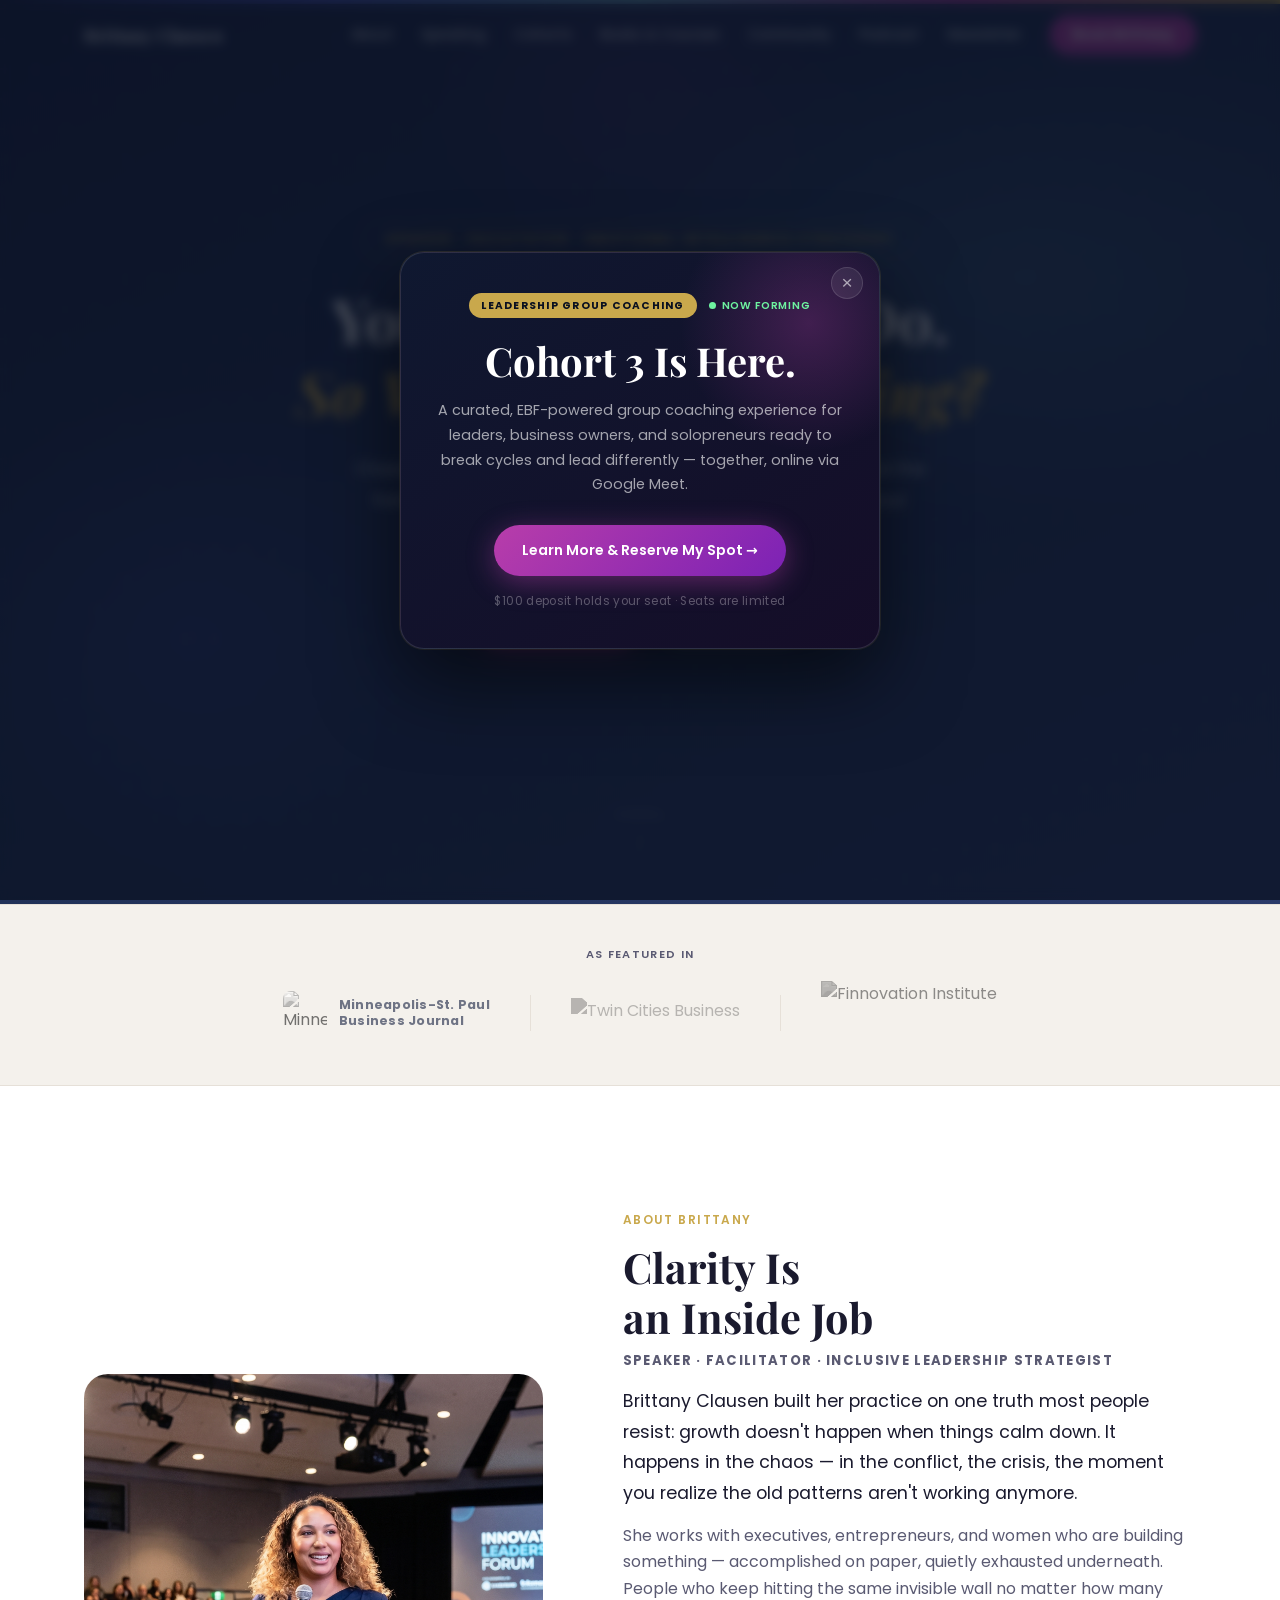
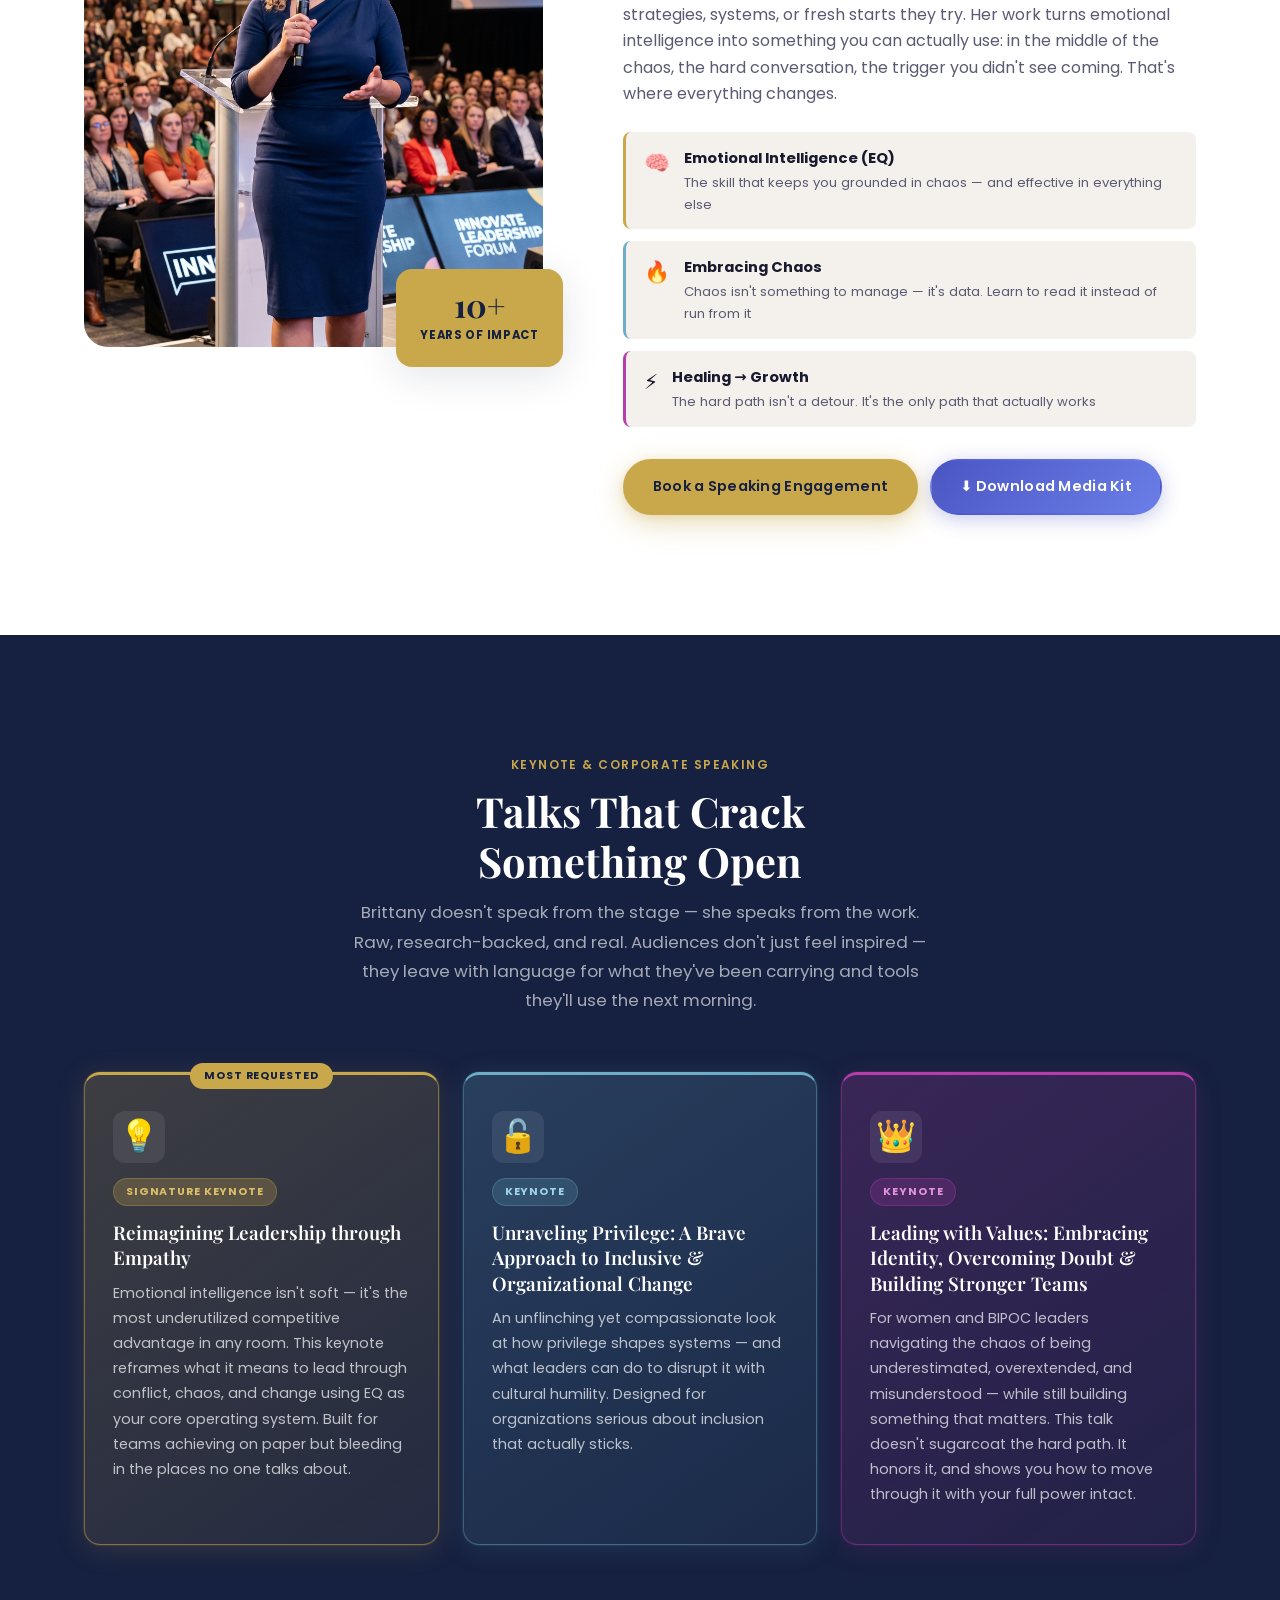
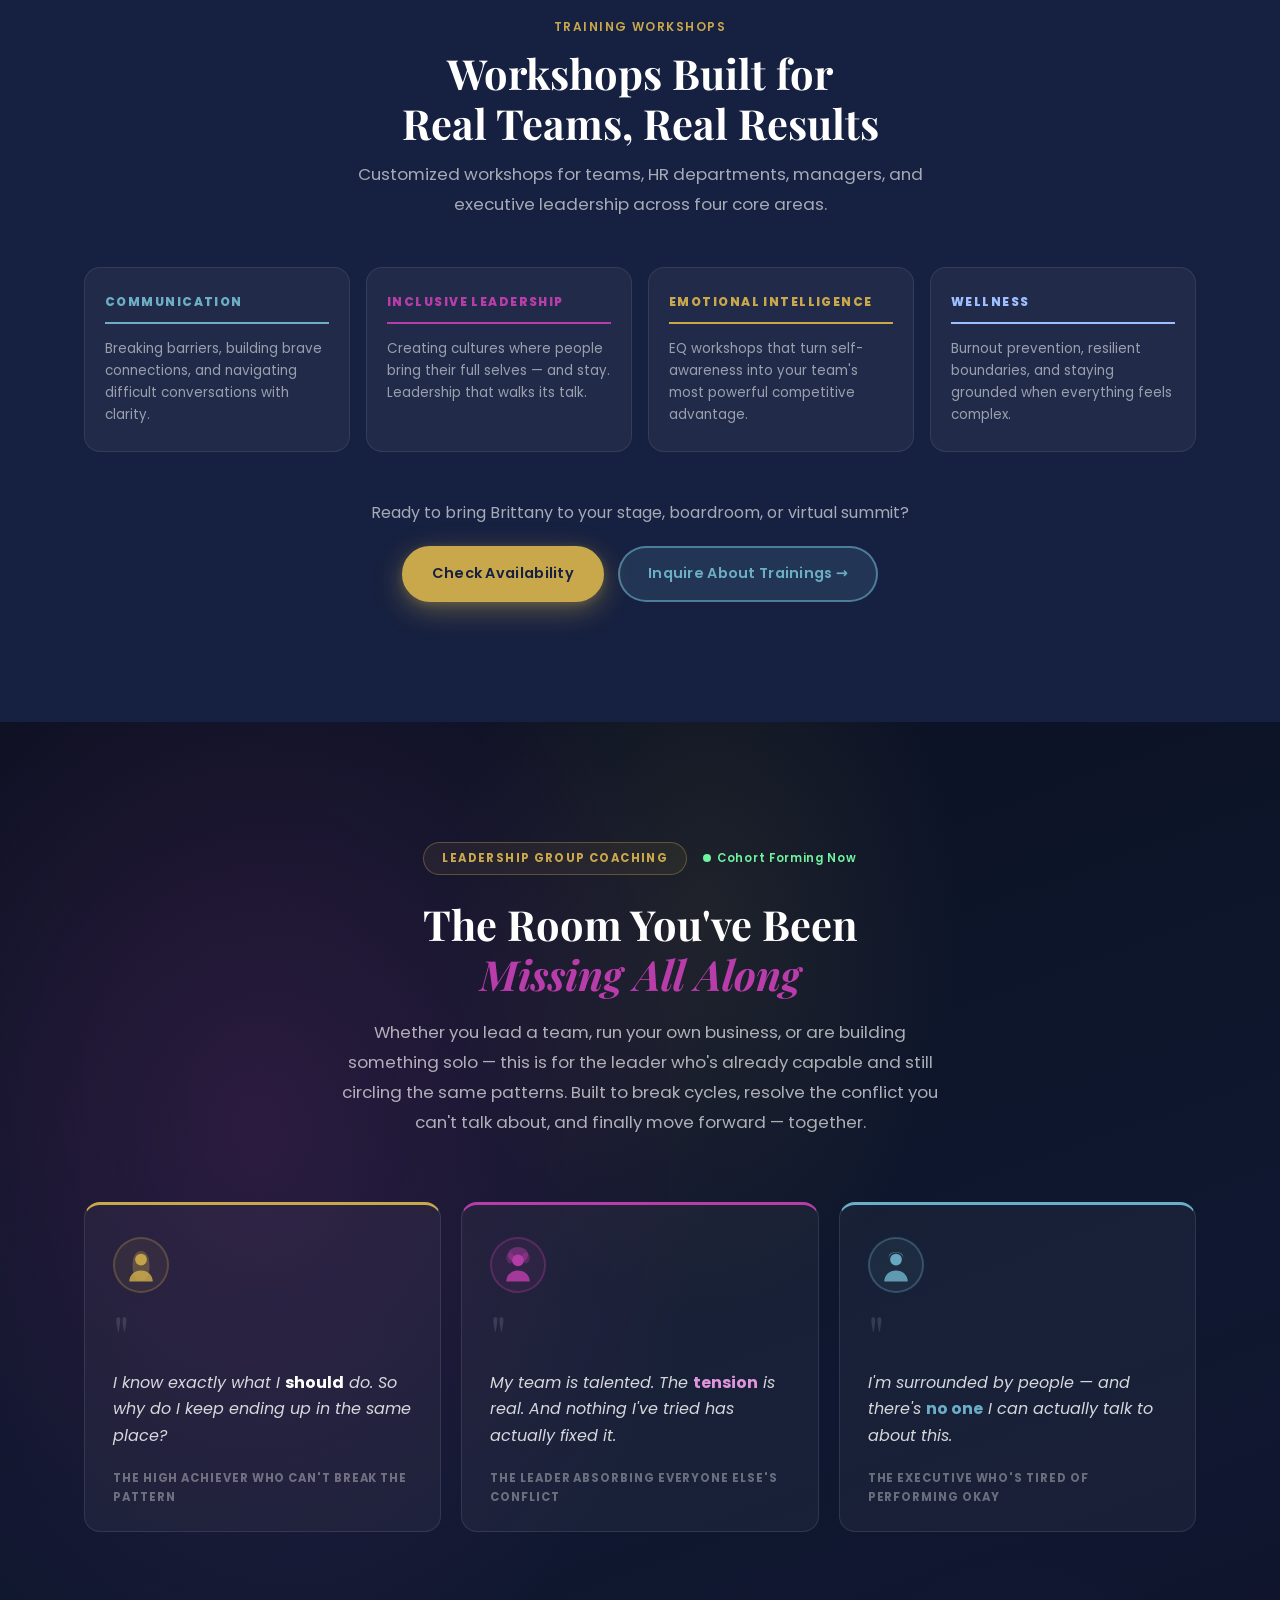
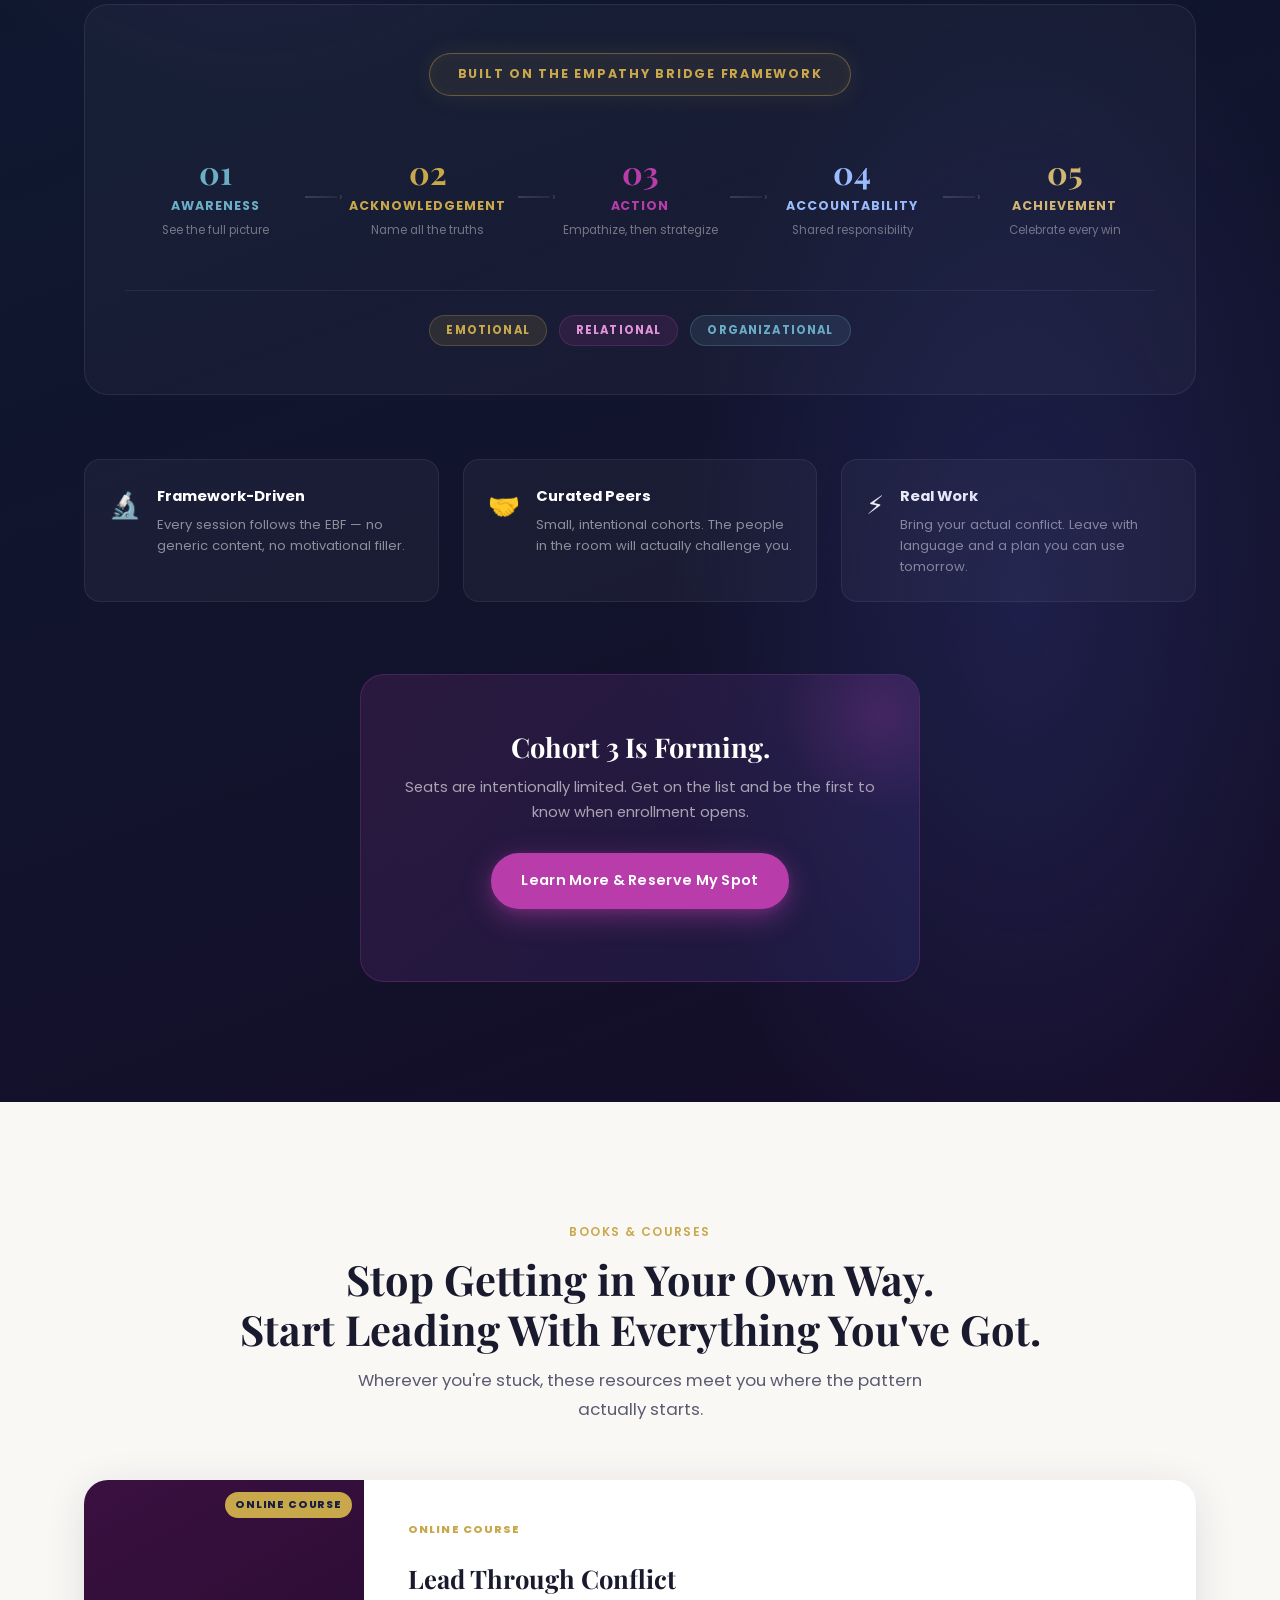
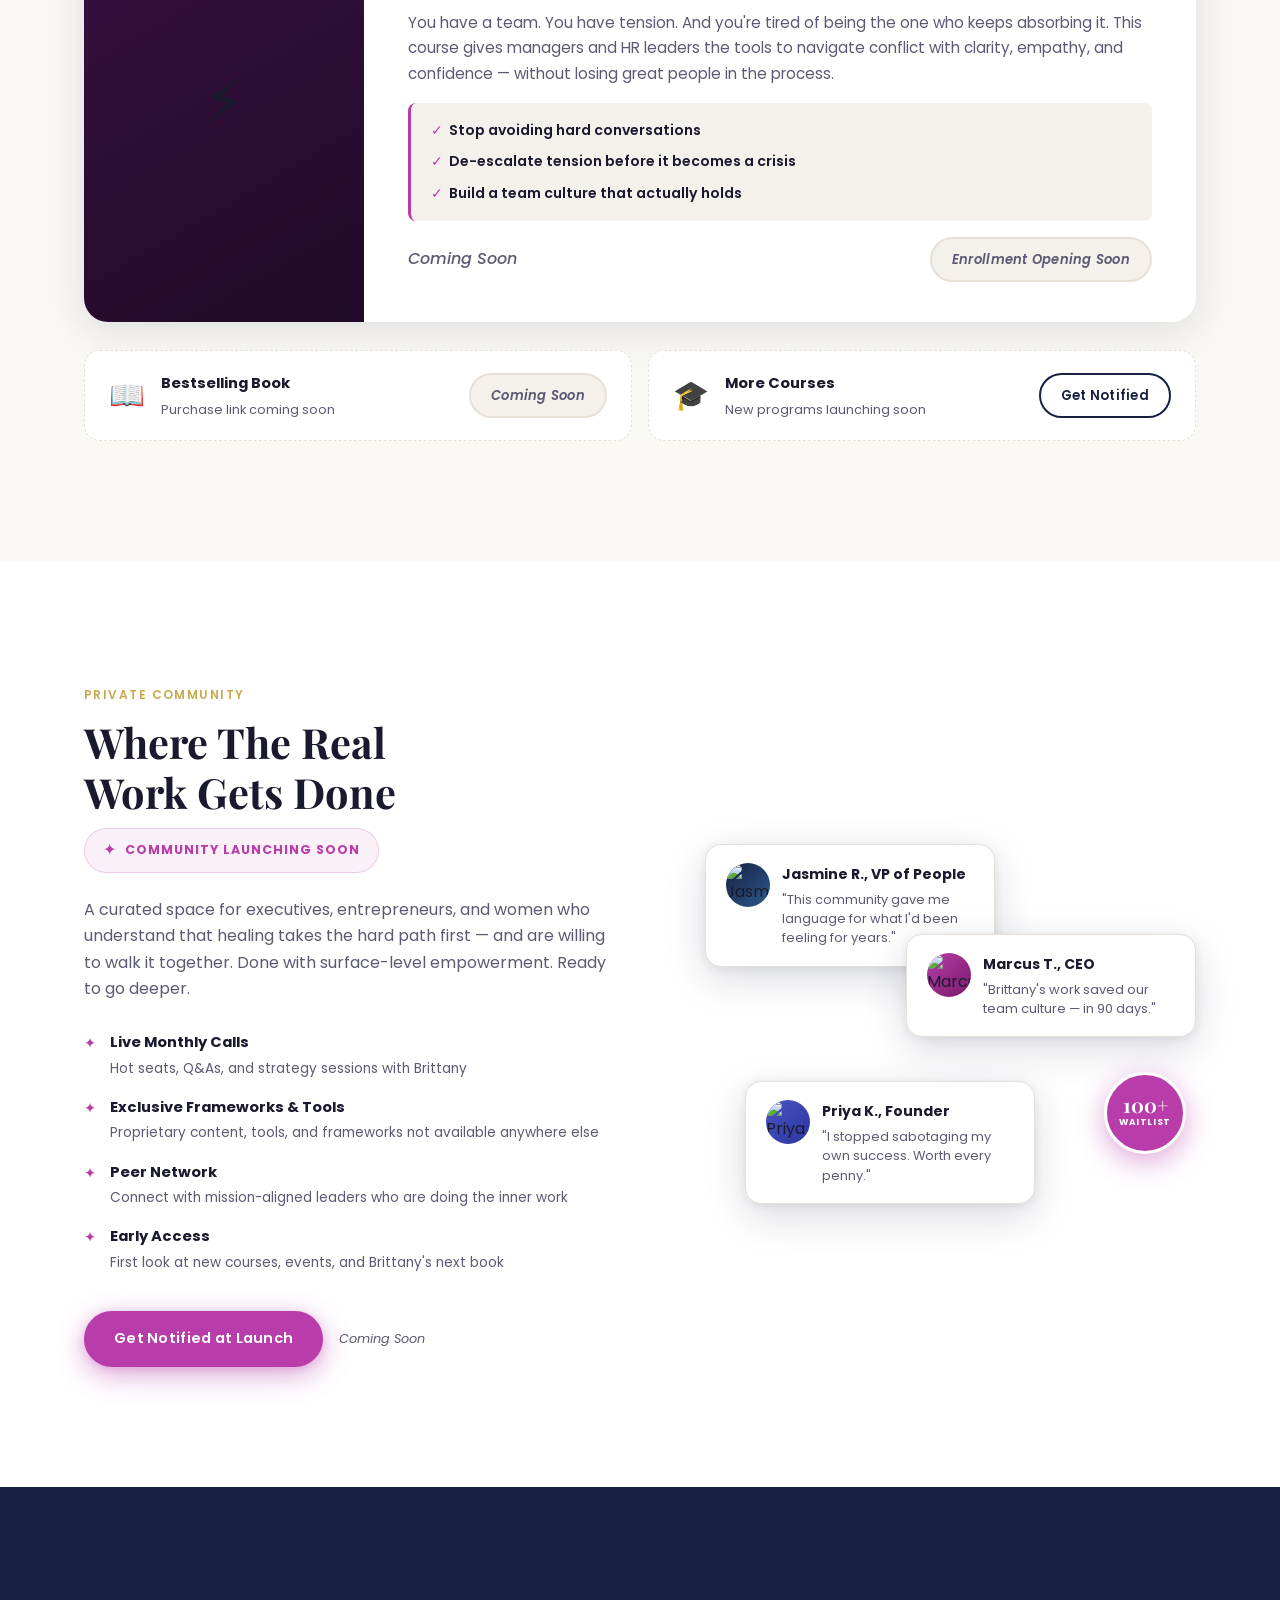
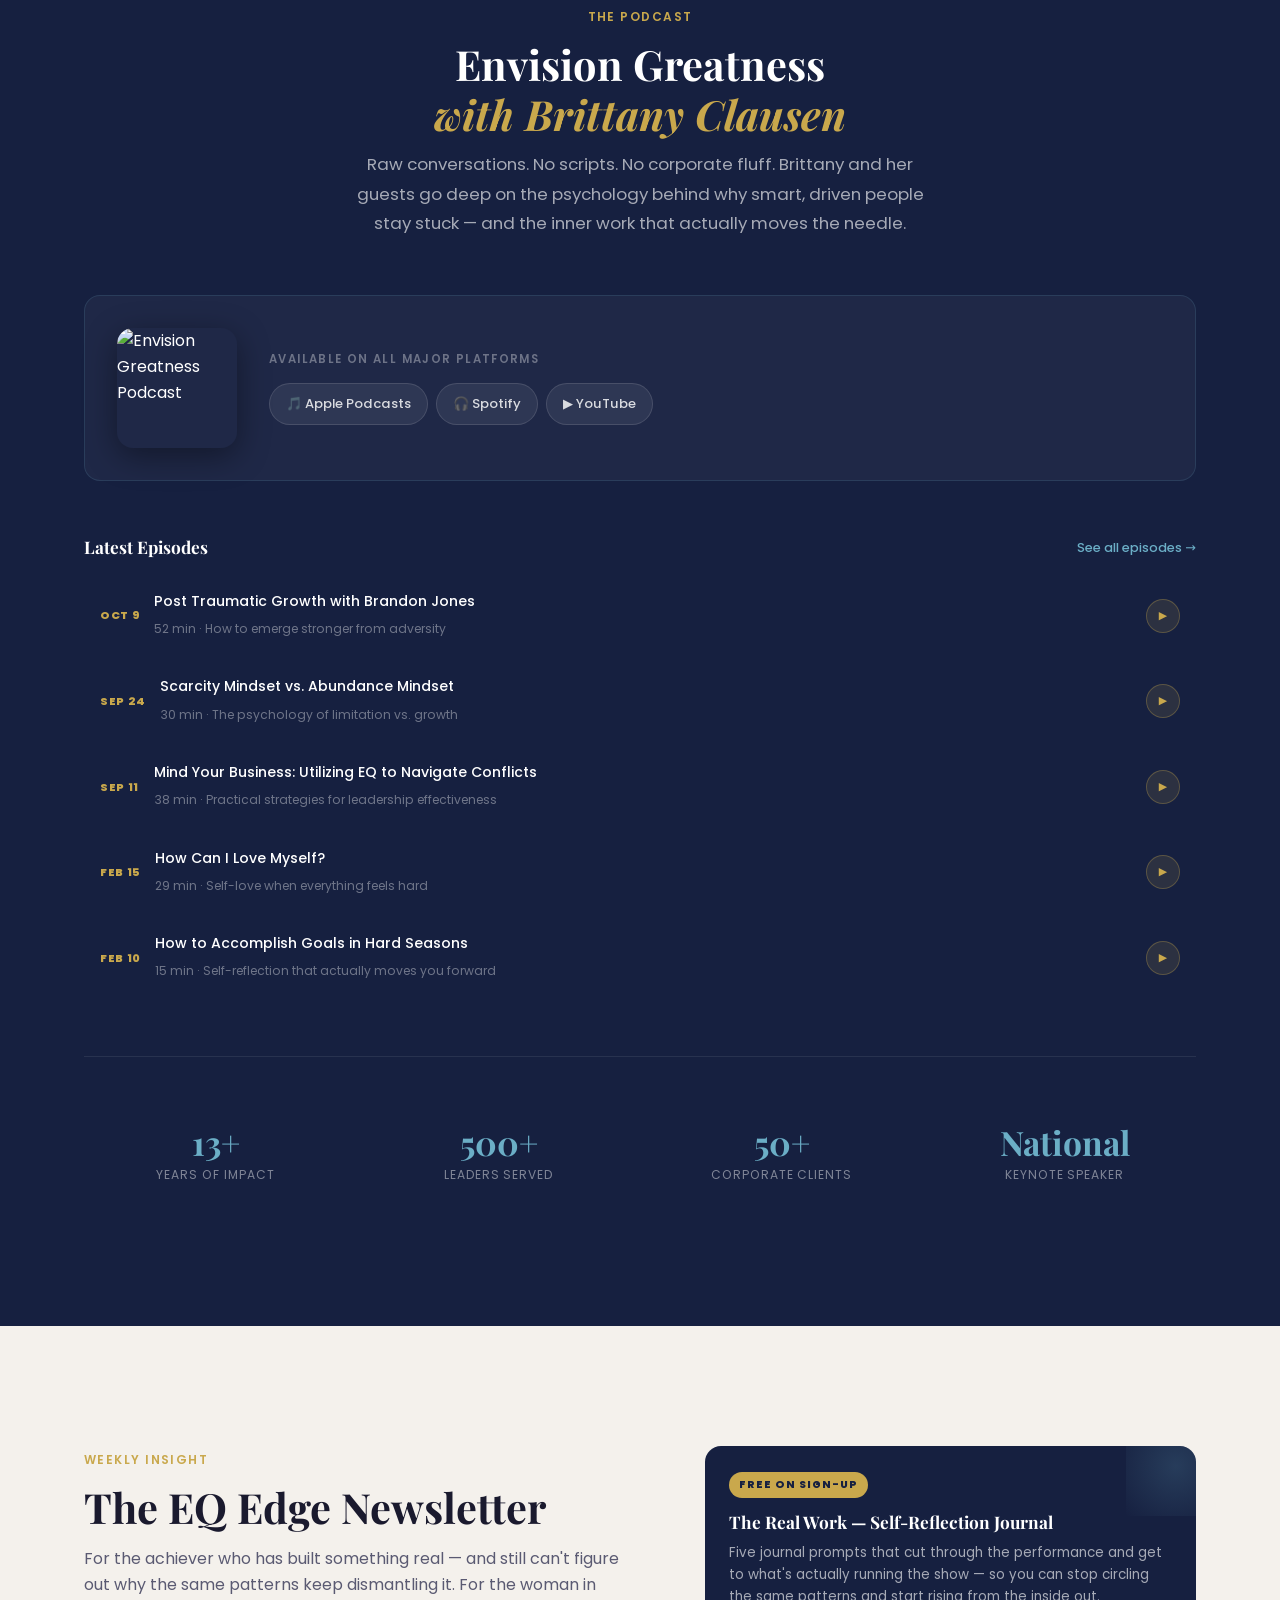
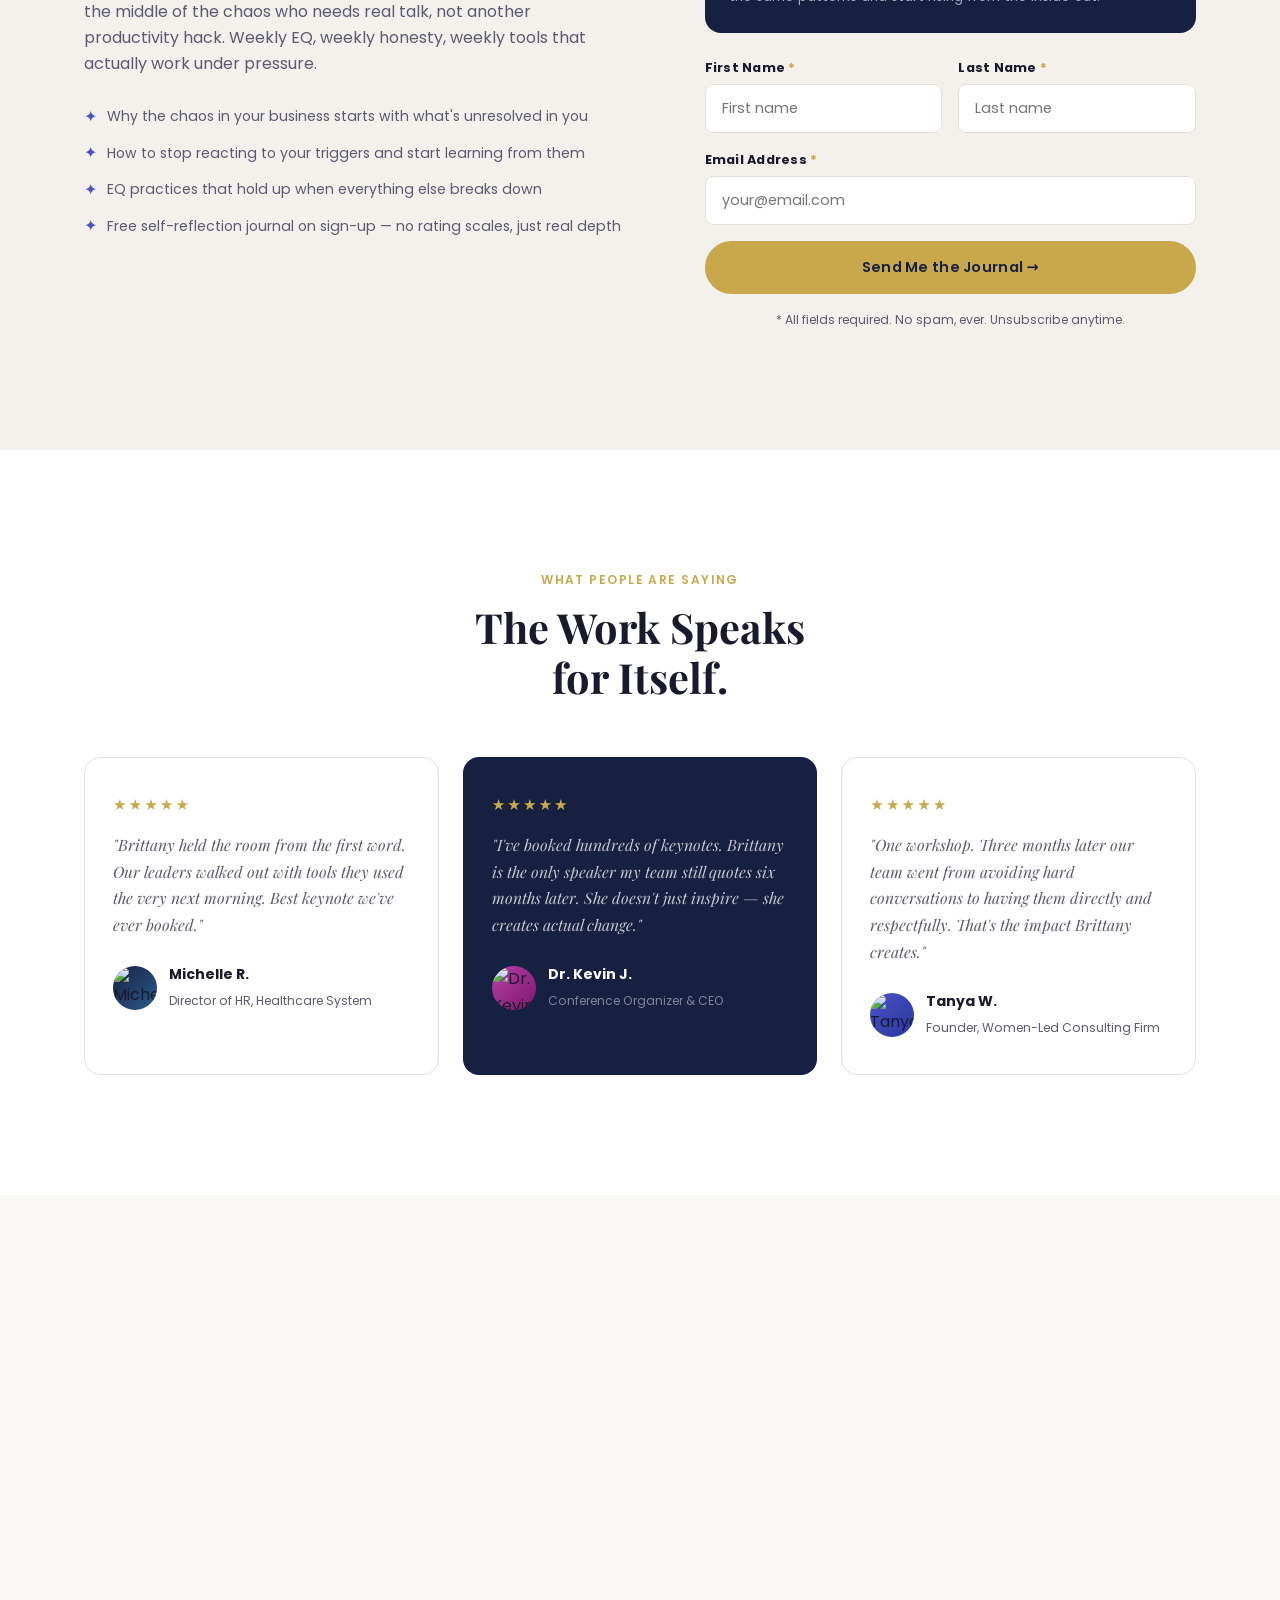
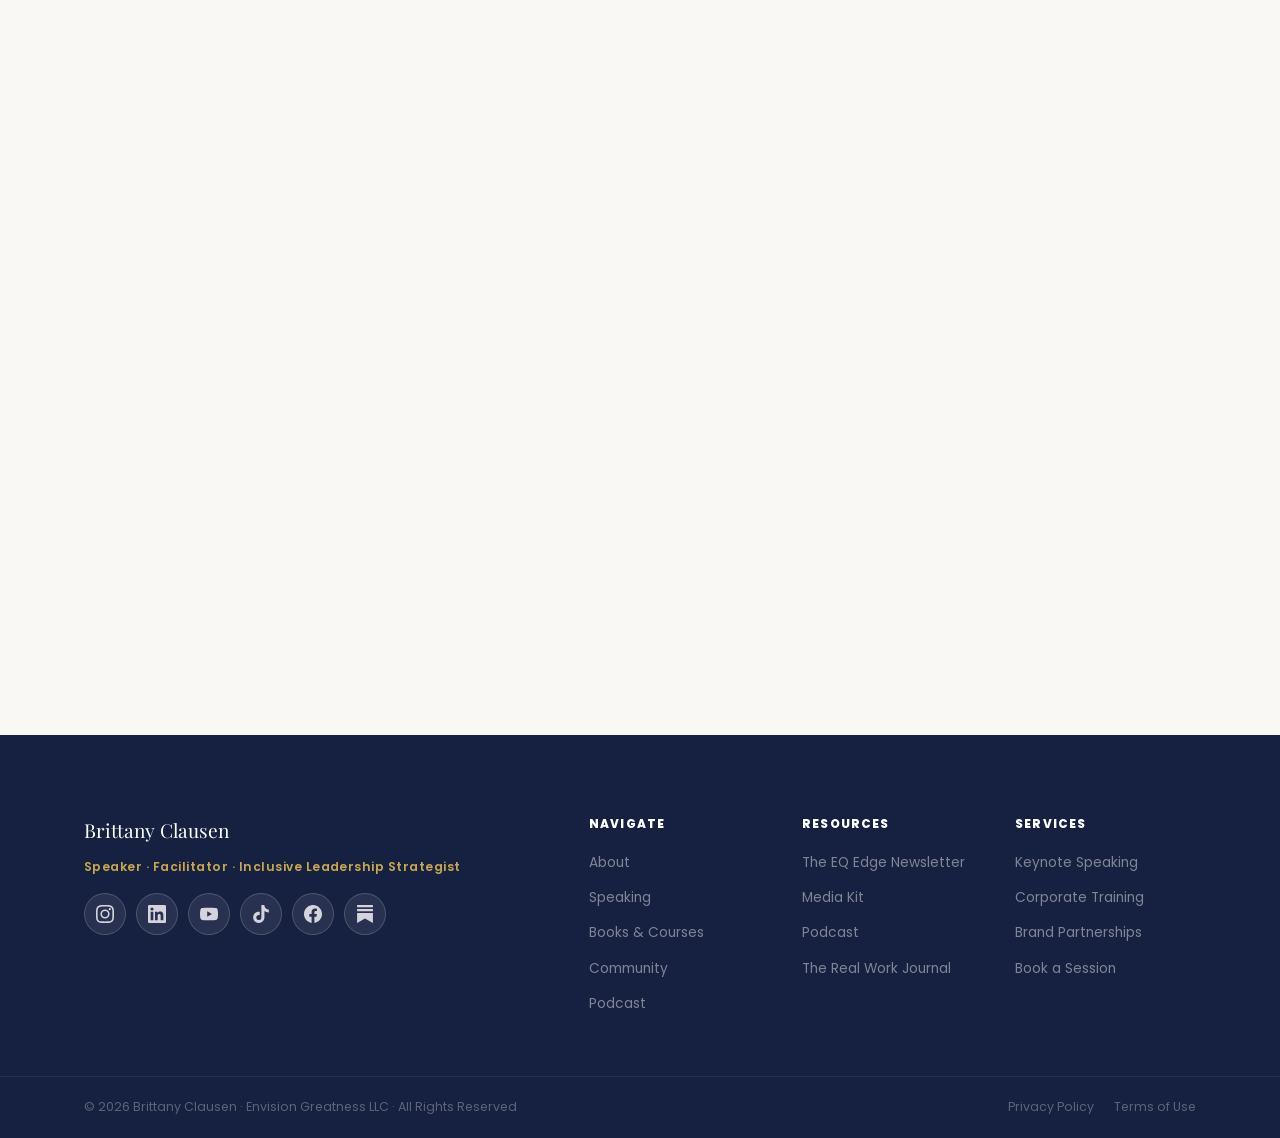
==== index.html @ e28fc2ce "Add Cohort 3 announcement popup to homepage Appears 1.8s after load, dismissed by X button, backdrop" ====
<!DOCTYPE html>
<html lang="en">
<head>
  <meta charset="UTF-8" />
  <meta name="viewport" content="width=device-width, initial-scale=1.0" />
  <title>Brittany Clausen, MSW — Speaker · Facilitator · Inclusive Leadership Strategist</title>
  <meta name="description" content="Brittany Clausen, MSW — Emotional intelligence strategist and keynote speaker helping leaders move from insight to action. Founder of Envision Greatness." />
  <link rel="preconnect" href="https://fonts.googleapis.com" />
  <link rel="preconnect" href="https://fonts.gstatic.com" crossorigin />
  <link href="https://fonts.googleapis.com/css2?family=Playfair+Display:ital,wght@0,400;0,600;0,700;1,400&family=Poppins:ital,wght@0,300;0,400;0,500;0,600;0,700;1,400&display=swap" rel="stylesheet" />
  <link rel="stylesheet" href="styles.css" />
  <link rel="icon" type="image/svg+xml" href="favicon.svg" />
</head>
<body>

  <div class="color-accent-bar"></div>

  <!-- NAV -->
  <nav id="navbar">
    <div class="nav-inner">
      <a href="#home" class="logo">Brittany Clausen</a>
      <button class="nav-toggle" aria-label="Toggle menu" id="navToggle">
        <span></span><span></span><span></span>
      </button>
      <ul class="nav-links" id="navLinks">
        <li><a href="#about">About</a></li>
        <li><a href="#speaking">Speaking</a></li>
        <li><a href="#cohort">Cohorts</a></li>
        <li><a href="#books">Books & Courses</a></li>
        <li><a href="#community">Community</a></li>
        <li><a href="#podcast">Podcast</a></li>
        <li><a href="#newsletter">Newsletter</a></li>
        <li><a href="#contact" class="nav-cta">Book Brittany</a></li>
      </ul>
    </div>
  </nav>

  <!-- HERO -->
  <section id="home" class="hero">
    <div class="hero-overlay"></div>
    <div class="hero-content">
      <span class="hero-eyebrow">Speaker &middot; Facilitator &middot; Emotional Intelligence Strategist</span>
      <h1>You Know What to Do.<br /><em>So Why Isn't It Working?</em></h1>
      <p class="hero-sub">
        Chaos isn't the enemy. Your triggers aren't weaknesses. And the hard path through your patterns? That's exactly where your growth is hiding.
      </p>
      <div class="hero-actions">
        <a href="#contact" class="btn btn-magenta">Book Brittany</a>
        <a href="#about" class="btn btn-ghost">Learn More</a>
      </div>
    </div>
    <div class="hero-scroll">
      <span>Scroll</span>
      <div class="scroll-line"></div>
    </div>
  </section>

  <!-- AS FEATURED IN -->
  <section class="logos-bar">
    <div class="container">
      <p class="logos-label">As Featured In</p>
      <div class="logos-row">
        <a href="https://www.bizjournals.com/twincities" target="_blank" rel="noopener" class="press-logo-item">
          <img src="https://media.muckrack.com/groups/icons/MplsStPaulBizJrn.png" alt="Minneapolis-St. Paul Business Journal" class="press-logo-icon" />
          <span class="press-logo-name">Minneapolis-St. Paul<br>Business Journal</span>
        </a>
        <div class="press-logo-divider"></div>
        <a href="https://tcbmag.com" target="_blank" rel="noopener" class="press-logo-item">
          <img src="https://tcbmag.com/wp-content/themes/tcbmag/images/logo.svg" alt="Twin Cities Business" class="press-logo-full tcb-logo" />
        </a>
        <div class="press-logo-divider"></div>
        <a href="https://finnovationinstitute.org/" target="_blank" rel="noopener" class="press-logo-item">
          <img src="https://images.squarespace-cdn.com/content/v1/63c9a92d80294c7cfc6a6ce4/1efd3d20-97da-4113-b116-4521dc5d3793/Finnovation_Inst_LtGr.png?format=1500w" alt="Finnovation Institute" class="press-logo-full finnovation-logo" />
        </a>
      </div>
    </div>
  </section>

  <!-- ABOUT -->
  <section id="about" class="about">
    <div class="container about-grid">
      <div class="about-image-wrap">
        <div class="about-image-frame">
          <img src="images/brittany.jpg" alt="Brittany Clausen speaking at the Innovate Leadership Forum" class="about-photo" onerror="this.style.display='none';this.nextElementSibling.style.display='flex'" />
          <div class="about-image-placeholder" style="display:none;">
            <span>Add brittany.jpg to images/</span>
          </div>
        </div>
        <div class="about-badge">
          <strong>10+</strong>
          <span>Years of Impact</span>
        </div>
      </div>
      <div class="about-text">
        <span class="section-eyebrow">About Brittany</span>
        <h2>Clarity Is<br />an Inside Job</h2>
        <p class="about-subtitle">Speaker &middot; Facilitator &middot; Inclusive Leadership Strategist</p>

        <p class="lead">Brittany Clausen built her practice on one truth most people resist: growth doesn't happen when things calm down. It happens in the chaos — in the conflict, the crisis, the moment you realize the old patterns aren't working anymore.</p>
        <p>She works with executives, entrepreneurs, and women who are building something — accomplished on paper, quietly exhausted underneath. People who keep hitting the same invisible wall no matter how many strategies, systems, or fresh starts they try. Her work turns emotional intelligence into something you can actually use: in the middle of the chaos, the hard conversation, the trigger you didn't see coming. That's where everything changes.</p>

        <div class="about-pillars">
          <div class="pillar">
            <span class="pillar-icon">🧠</span>
            <div>
              <strong>Emotional Intelligence (EQ)</strong>
              <p>The skill that keeps you grounded in chaos — and effective in everything else</p>
            </div>
          </div>
          <div class="pillar blue-accent">
            <span class="pillar-icon">🔥</span>
            <div>
              <strong>Embracing Chaos</strong>
              <p>Chaos isn't something to manage — it's data. Learn to read it instead of run from it</p>
            </div>
          </div>
          <div class="pillar mag-accent">
            <span class="pillar-icon">⚡</span>
            <div>
              <strong>Healing → Growth</strong>
              <p>The hard path isn't a detour. It's the only path that actually works</p>
            </div>
          </div>
        </div>
        <div style="display:flex; gap:12px; flex-wrap:wrap; align-items:center;">
          <a href="#contact" class="btn btn-primary">Book a Speaking Engagement</a>
          <a href="/media-kit" class="btn btn-media-kit">⬇ Download Media Kit</a>
        </div>
      </div>
    </div>
  </section>

  <!-- SPEAKING -->
  <section id="speaking" class="speaking">
    <div class="container">
      <div class="section-header center">
        <span class="section-eyebrow">Keynote & Corporate Speaking</span>
        <h2>Talks That Crack<br />Something Open</h2>
        <p class="section-sub">Brittany doesn't speak from the stage — she speaks from the work. Raw, research-backed, and real. Audiences don't just feel inspired — they leave with language for what they've been carrying and tools they'll use the next morning.</p>
      </div>

      <!-- Signature Keynotes -->
      <div class="speaking-grid">
        <div class="speaking-card featured">
          <div class="speaking-card-icon">💡</div>
          <span class="topic-tag gold-tag">Signature Keynote</span>
          <h3>Reimagining Leadership through Empathy</h3>
          <p>Emotional intelligence isn't soft — it's the most underutilized competitive advantage in any room. This keynote reframes what it means to lead through conflict, chaos, and change using EQ as your core operating system. Built for teams achieving on paper but bleeding in the places no one talks about.</p>
          <span class="card-tag">Most Requested</span>
        </div>
        <div class="speaking-card blue-theme">
          <div class="speaking-card-icon">🔓</div>
          <span class="topic-tag blue-tag">Keynote</span>
          <h3>Unraveling Privilege: A Brave Approach to Inclusive &amp; Organizational Change</h3>
          <p>An unflinching yet compassionate look at how privilege shapes systems — and what leaders can do to disrupt it with cultural humility. Designed for organizations serious about inclusion that actually sticks.</p>
        </div>
        <div class="speaking-card mag-theme">
          <div class="speaking-card-icon">👑</div>
          <span class="topic-tag mag-tag">Keynote</span>
          <h3>Leading with Values: Embracing Identity, Overcoming Doubt &amp; Building Stronger Teams</h3>
          <p>For women and BIPOC leaders navigating the chaos of being underestimated, overextended, and misunderstood — while still building something that matters. This talk doesn't sugarcoat the hard path. It honors it, and shows you how to move through it with your full power intact.</p>
        </div>
      </div>

      <!-- Training Workshops -->
      <div class="section-header center" style="margin-top: 72px; margin-bottom: 32px;">
        <span class="section-eyebrow">Training Workshops</span>
        <h2>Workshops Built for<br />Real Teams, Real Results</h2>
        <p class="section-sub">Customized workshops for teams, HR departments, managers, and executive leadership across four core areas.</p>
      </div>

      <div class="trainings-grid">
        <div class="training-cat">
          <div class="training-cat-title">Communication</div>
          <p class="training-cat-desc">Breaking barriers, building brave connections, and navigating difficult conversations with clarity.</p>
        </div>
        <div class="training-cat">
          <div class="training-cat-title">Inclusive Leadership</div>
          <p class="training-cat-desc">Creating cultures where people bring their full selves — and stay. Leadership that walks its talk.</p>
        </div>
        <div class="training-cat">
          <div class="training-cat-title">Emotional Intelligence</div>
          <p class="training-cat-desc">EQ workshops that turn self-awareness into your team's most powerful competitive advantage.</p>
        </div>
        <div class="training-cat">
          <div class="training-cat-title">Wellness</div>
          <p class="training-cat-desc">Burnout prevention, resilient boundaries, and staying grounded when everything feels complex.</p>
        </div>
      </div>

      <div class="speaking-cta" style="margin-top: 48px;">
        <p>Ready to bring Brittany to your stage, boardroom, or virtual summit?</p>
        <div style="display:flex; gap:14px; justify-content:center; flex-wrap:wrap;">
          <a href="#contact" class="btn btn-primary">Check Availability</a>
          <a href="#contact" class="btn btn-inquire">Inquire About Trainings →</a>
        </div>
      </div>
    </div>
  </section>

  <!-- COHORT / GROUP COACHING -->
  <section id="cohort" class="cohort">
    <div class="cohort-bg-glow"></div>
    <div class="container">

      <div class="cohort-header">
        <div class="cohort-badge-row">
          <span class="cohort-pill">Leadership Group Coaching</span>
          <span class="cohort-forming"><span class="forming-dot"></span>Cohort Forming Now</span>
        </div>
        <h2>The Room You've Been<br /><em>Missing All Along</em></h2>
        <p class="cohort-sub">Whether you lead a team, run your own business, or are building something solo — this is for the leader who's already capable and still circling the same patterns. Built to break cycles, resolve the conflict you can't talk about, and finally move forward — together.</p>
      </div>

      <!-- Pain Points -->
      <div class="pain-grid">
        <div class="pain-card">
            <div class="pain-avatar pain-avatar--gold">
            <svg viewBox="0 0 40 46" fill="none" xmlns="http://www.w3.org/2000/svg" aria-hidden="true">
              <!-- flowing hair -->
              <path d="M10 15Q8 28 11 36Q15 43 20 43Q25 43 29 36Q32 28 30 15Q27 5 20 5Q13 5 10 15Z" fill="rgba(201,168,76,.3)"/>
              <!-- head -->
              <circle cx="20" cy="16" r="7.5" fill="rgba(201,168,76,.95)"/>
              <!-- shoulders -->
              <path d="M5 44c0-8.28 6.72-14 15-14s15 5.72 15 14" fill="rgba(201,168,76,.85)"/>
            </svg>
          </div>
          <span class="pain-quote">"</span>
          <p>I know exactly what I <strong>should</strong> do. So why do I keep ending up in the same place?</p>
          <span class="pain-who">The High Achiever Who Can't Break the Pattern</span>
        </div>
        <div class="pain-card pain-card--mag">
          <div class="pain-avatar pain-avatar--mag">
            <svg viewBox="0 0 40 46" fill="none" xmlns="http://www.w3.org/2000/svg" aria-hidden="true">
              <!-- natural voluminous hair -->
              <ellipse cx="20" cy="10" rx="13" ry="10" fill="rgba(184,61,170,.45)"/>
              <ellipse cx="10" cy="14" rx="5" ry="7" fill="rgba(184,61,170,.3)"/>
              <ellipse cx="30" cy="14" rx="5" ry="7" fill="rgba(184,61,170,.3)"/>
              <!-- head -->
              <circle cx="20" cy="17" r="7.5" fill="rgba(184,61,170,.95)"/>
              <!-- shoulders -->
              <path d="M5 44c0-8.28 6.72-14 15-14s15 5.72 15 14" fill="rgba(184,61,170,.85)"/>
            </svg>
          </div>
          <span class="pain-quote">"</span>
          <p>My team is talented. The <strong>tension</strong> is real. And nothing I've tried has actually fixed it.</p>
          <span class="pain-who">The Leader Absorbing Everyone Else's Conflict</span>
        </div>
        <div class="pain-card pain-card--blue">
          <div class="pain-avatar pain-avatar--blue">
            <svg viewBox="0 0 40 46" fill="none" xmlns="http://www.w3.org/2000/svg" aria-hidden="true">
              <!-- professional bob/updo hair -->
              <path d="M11 16Q10 8 20 7Q30 8 29 16Q30 10 27 8Q20 5 13 8Q10 10 11 16Z" fill="rgba(107,174,198,.5)"/>
              <!-- head -->
              <circle cx="20" cy="16" r="7.5" fill="rgba(107,174,198,.95)"/>
              <!-- shoulders -->
              <path d="M5 44c0-8.28 6.72-14 15-14s15 5.72 15 14" fill="rgba(107,174,198,.85)"/>
            </svg>
          </div>
          <span class="pain-quote">"</span>
          <p>I'm surrounded by people — and there's <strong>no one</strong> I can actually talk to about this.</p>
          <span class="pain-who">The Executive Who's Tired of Performing Okay</span>
        </div>
      </div>

      <!-- EBF Framework teaser -->
      <div class="ebf-wrap">
        <div class="ebf-label-row">
          <span class="ebf-framework-tag">Built on the Empathy Bridge Framework</span>
        </div>
        <div class="ebf-steps">
          <div class="ebf-step ebf-s1">
            <div class="ebf-num">01</div>
            <div class="ebf-name">Awareness</div>
            <div class="ebf-hint">See the full picture</div>
          </div>
          <div class="ebf-connector"></div>
          <div class="ebf-step ebf-s2">
            <div class="ebf-num">02</div>
            <div class="ebf-name">Acknowledgement</div>
            <div class="ebf-hint">Name all the truths</div>
          </div>
          <div class="ebf-connector"></div>
          <div class="ebf-step ebf-s3">
            <div class="ebf-num">03</div>
            <div class="ebf-name">Action</div>
            <div class="ebf-hint">Empathize, then strategize</div>
          </div>
          <div class="ebf-connector"></div>
          <div class="ebf-step ebf-s4">
            <div class="ebf-num">04</div>
            <div class="ebf-name">Accountability</div>
            <div class="ebf-hint">Shared responsibility</div>
          </div>
          <div class="ebf-connector"></div>
          <div class="ebf-step ebf-s5">
            <div class="ebf-num">05</div>
            <div class="ebf-name">Achievement</div>
            <div class="ebf-hint">Celebrate every win</div>
          </div>
        </div>
        <div class="ebf-dimensions">
          <span class="ebf-dim ebf-dim--gold">Emotional</span>
          <span class="ebf-dim ebf-dim--mag">Relational</span>
          <span class="ebf-dim ebf-dim--blue">Organizational</span>
        </div>
      </div>

      <!-- What's different -->
      <div class="cohort-diff">
        <div class="cohort-diff-item">
          <span class="diff-icon">🔬</span>
          <div>
            <strong>Framework-Driven</strong>
            <p>Every session follows the EBF — no generic content, no motivational filler.</p>
          </div>
        </div>
        <div class="cohort-diff-item">
          <span class="diff-icon">🤝</span>
          <div>
            <strong>Curated Peers</strong>
            <p>Small, intentional cohorts. The people in the room will actually challenge you.</p>
          </div>
        </div>
        <div class="cohort-diff-item">
          <span class="diff-icon">⚡</span>
          <div>
            <strong>Real Work</strong>
            <p>Bring your actual conflict. Leave with language and a plan you can use tomorrow.</p>
          </div>
        </div>
      </div>

      <!-- CTA -->
      <div class="cohort-cta">
        <h3>Cohort 3 Is Forming.</h3>
        <p>Seats are intentionally limited. Get on the list and be the first to know when enrollment opens.</p>
        <a href="/cohort" class="btn btn-magenta">Learn More &amp; Reserve My Spot</a>
      </div>

    </div>
  </section>

  <!-- BOOKS & COURSES -->
  <section id="books" class="shop">
    <div class="container">
      <div class="section-header center">
        <span class="section-eyebrow">Books &amp; Courses</span>
        <h2>Stop Getting in Your Own Way.<br />Start Leading With Everything You've Got.</h2>
        <p class="section-sub">Wherever you're stuck, these resources meet you where the pattern actually starts.</p>
      </div>
      <div class="shop-featured">

        <!-- Featured Course -->
        <div class="shop-card-hero">
          <div class="shop-hero-visual">
            <span class="shop-hero-icon">⚡</span>
            <span class="course-label">Online Course</span>
          </div>
          <div class="shop-hero-body">
            <span class="card-type">Online Course</span>
            <h3>Lead Through Conflict</h3>
            <p>You have a team. You have tension. And you're tired of being the one who keeps absorbing it. This course gives managers and HR leaders the tools to navigate conflict with clarity, empathy, and confidence — without losing great people in the process.</p>
            <ul class="course-outcomes">
              <li>Stop avoiding hard conversations</li>
              <li>De-escalate tension before it becomes a crisis</li>
              <li>Build a team culture that actually holds</li>
            </ul>
            <div class="shop-card-footer">
              <span class="price coming">Coming Soon</span>
              <span class="btn btn-coming btn-sm">Enrollment Opening Soon</span>
            </div>
          </div>
        </div>

        <!-- Coming Soon teaser -->
        <div class="shop-coming-row">
          <div class="shop-coming-card">
            <span class="coming-icon">📖</span>
            <div>
              <strong>Bestselling Book</strong>
              <p>Purchase link coming soon</p>
            </div>
            <span class="btn btn-coming btn-sm">Coming Soon</span>
          </div>
          <div class="shop-coming-card">
            <span class="coming-icon">🎓</span>
            <div>
              <strong>More Courses</strong>
              <p>New programs launching soon</p>
            </div>
            <a href="#newsletter" class="btn btn-outline btn-sm">Get Notified</a>
          </div>
        </div>

      </div>
    </div>
  </section>

  <!-- COMMUNITY -->
  <section id="community" class="community">
    <div class="container community-inner">
      <div class="community-text">
        <span class="section-eyebrow">Private Community</span>
        <h2>Where The Real<br />Work Gets Done</h2>
        <div class="coming-soon-banner">
          <span>✦</span> Community Launching Soon
        </div>
        <p>A curated space for executives, entrepreneurs, and women who understand that healing takes the hard path first — and are willing to walk it together. Done with surface-level empowerment. Ready to go deeper.</p>
        <ul class="community-perks">
          <li>
            <span class="perk-icon">✦</span>
            <div>
              <strong>Live Monthly Calls</strong>
              <span>Hot seats, Q&amp;As, and strategy sessions with Brittany</span>
            </div>
          </li>
          <li>
            <span class="perk-icon">✦</span>
            <div>
              <strong>Exclusive Frameworks &amp; Tools</strong>
              <span>Proprietary content, tools, and frameworks not available anywhere else</span>
            </div>
          </li>
          <li>
            <span class="perk-icon">✦</span>
            <div>
              <strong>Peer Network</strong>
              <span>Connect with mission-aligned leaders who are doing the inner work</span>
            </div>
          </li>
          <li>
            <span class="perk-icon">✦</span>
            <div>
              <strong>Early Access</strong>
              <span>First look at new courses, events, and Brittany's next book</span>
            </div>
          </li>
        </ul>
        <div class="community-actions">
          <a href="#newsletter" class="btn btn-magenta">Get Notified at Launch</a>
          <span class="community-platform">Coming Soon</span>
        </div>
      </div>
      <div class="community-visual">
        <div class="community-card-stack">
          <div class="comm-card c1">
            <div class="comm-avatar"><img src="https://images.unsplash.com/photo-1531123897727-8f129e1688ce?w=80&h=80&fit=crop&crop=faces&auto=format" alt="Jasmine R." class="avatar-img" /></div>
            <div class="comm-text">
              <strong>Jasmine R., VP of People</strong>
              <p>"This community gave me language for what I'd been feeling for years."</p>
            </div>
          </div>
          <div class="comm-card c2">
            <div class="comm-avatar av2"><img src="https://images.unsplash.com/photo-1506277886164-e25aa3f4ef7f?w=80&h=80&fit=crop&crop=faces&auto=format" alt="Marcus T." class="avatar-img" /></div>
            <div class="comm-text">
              <strong>Marcus T., CEO</strong>
              <p>"Brittany's work saved our team culture — in 90 days."</p>
            </div>
          </div>
          <div class="comm-card c3">
            <div class="comm-avatar av3"><img src="https://images.unsplash.com/photo-1573496359142-b8d87734a5a2?w=80&h=80&fit=crop&crop=faces&auto=format" alt="Priya K." class="avatar-img" /></div>
            <div class="comm-text">
              <strong>Priya K., Founder</strong>
              <p>"I stopped sabotaging my own success. Worth every penny."</p>
            </div>
          </div>
          <div class="comm-badge">
            <strong>100+</strong>
            <span>Waitlist</span>
          </div>
        </div>
      </div>
    </div>
  </section>

  <!-- PODCAST -->
  <section id="podcast" class="podcast">
    <div class="container">
      <div class="section-header center">
        <span class="section-eyebrow">The Podcast</span>
        <h2>Envision Greatness<br /><em>with Brittany Clausen</em></h2>
        <p class="section-sub">Raw conversations. No scripts. No corporate fluff. Brittany and her guests go deep on the psychology behind why smart, driven people stay stuck — and the inner work that actually moves the needle.</p>
      </div>
      <div class="podcast-hero">
        <div class="podcast-hero-art">
          <img src="https://is1-ssl.mzstatic.com/image/thumb/Podcasts211/v4/f7/f6/27/f7f627cd-bad7-15c7-de2b-5be6082743f5/mza_1883998575004552545.jpg/600x600bb.jpg" alt="Envision Greatness Podcast" class="podcast-cover-img" />
        </div>
        <div class="podcast-hero-info">
          <p class="podcast-label">Available on all major platforms</p>
          <div class="podcast-platforms">
            <a href="https://podcasts.apple.com/us/podcast/envision-greatness/id1498317400" target="_blank" rel="noopener" class="platform-btn">🎵 Apple Podcasts</a>
            <a href="https://podcasts.apple.com/us/podcast/envision-greatness/id1498317400" target="_blank" rel="noopener" class="platform-btn">🎧 Spotify</a>
            <a href="https://www.youtube.com/@thebrittanyclausen" target="_blank" rel="noopener" class="platform-btn">▶ YouTube</a>
          </div>
        </div>
      </div>

      <div class="podcast-episodes-section">
        <div class="podcast-episodes-header">
          <h3>Latest Episodes</h3>
          <a href="https://podcasts.apple.com/us/podcast/envision-greatness/id1498317400" target="_blank" rel="noopener" class="podcast-all-link">See all episodes →</a>
        </div>
        <div class="episode-list" id="episode-list">
          <div class="episode-item">
            <div class="ep-num">OCT 9</div>
            <div class="ep-info">
              <strong>Post Traumatic Growth with Brandon Jones</strong>
              <span>52 min · How to emerge stronger from adversity</span>
            </div>
            <a href="https://podcasts.apple.com/us/podcast/envision-greatness/id1498317400" target="_blank" rel="noopener" class="ep-play">▶</a>
          </div>
          <div class="episode-item">
            <div class="ep-num">SEP 24</div>
            <div class="ep-info">
              <strong>Scarcity Mindset vs. Abundance Mindset</strong>
              <span>30 min · The psychology of limitation vs. growth</span>
            </div>
            <a href="https://podcasts.apple.com/us/podcast/envision-greatness/id1498317400" target="_blank" rel="noopener" class="ep-play">▶</a>
          </div>
          <div class="episode-item">
            <div class="ep-num">SEP 11</div>
            <div class="ep-info">
              <strong>Mind Your Business: Utilizing EQ to Navigate Conflicts</strong>
              <span>38 min · Practical strategies for leadership effectiveness</span>
            </div>
            <a href="https://podcasts.apple.com/us/podcast/envision-greatness/id1498317400" target="_blank" rel="noopener" class="ep-play">▶</a>
          </div>
          <div class="episode-item">
            <div class="ep-num">FEB 15</div>
            <div class="ep-info">
              <strong>How Can I Love Myself?</strong>
              <span>29 min · Self-love when everything feels hard</span>
            </div>
            <a href="https://podcasts.apple.com/us/podcast/envision-greatness/id1498317400" target="_blank" rel="noopener" class="ep-play">▶</a>
          </div>
          <div class="episode-item">
            <div class="ep-num">FEB 10</div>
            <div class="ep-info">
              <strong>How to Accomplish Goals in Hard Seasons</strong>
              <span>15 min · Self-reflection that actually moves you forward</span>
            </div>
            <a href="https://podcasts.apple.com/us/podcast/envision-greatness/id1498317400" target="_blank" rel="noopener" class="ep-play">▶</a>
          </div>
        </div>
      </div>
      <div class="podcast-stats">
        <div class="pod-stat">
          <strong>13+</strong>
          <span>Years of Impact</span>
        </div>
        <div class="pod-stat">
          <strong>500+</strong>
          <span>Leaders Served</span>
        </div>
        <div class="pod-stat">
          <strong>50+</strong>
          <span>Corporate Clients</span>
        </div>
        <div class="pod-stat">
          <strong>National</strong>
          <span>Keynote Speaker</span>
        </div>
      </div>
    </div>
  </section>

  <!-- NEWSLETTER -->
  <section id="newsletter" class="newsletter">
    <div class="container newsletter-inner">
      <div class="nl-text">
        <span class="section-eyebrow">Weekly Insight</span>
        <h2>The EQ Edge Newsletter</h2>
        <p>For the achiever who has built something real — and still can't figure out why the same patterns keep dismantling it. For the woman in the middle of the chaos who needs real talk, not another productivity hack. Weekly EQ, weekly honesty, weekly tools that actually work under pressure.</p>
        <ul class="nl-perks">
          <li><span class="perk-dot">✦</span> Why the chaos in your business starts with what's unresolved in you</li>
          <li><span class="perk-dot">✦</span> How to stop reacting to your triggers and start learning from them</li>
          <li><span class="perk-dot">✦</span> EQ practices that hold up when everything else breaks down</li>
          <li><span class="perk-dot">✦</span> Free self-reflection journal on sign-up — no rating scales, just real depth</li>
        </ul>
      </div>
      <div class="nl-form-wrap">
        <div class="nl-free-gift">
          <span class="gift-tag">Free on Sign-Up</span>
          <strong>The Real Work — Self-Reflection Journal</strong>
          <p>Five journal prompts that cut through the performance and get to what's actually running the show — so you can stop circling the same patterns and start rising from the inside out.</p>
        </div>
        <form class="nl-form" id="newsletterForm" novalidate>
          <div class="form-row-two">
            <div class="form-group">
              <label for="nl-first">First Name <span class="required-star">*</span></label>
              <input type="text" id="nl-first" name="firstName" placeholder="First name" required autocomplete="given-name" />
              <span class="field-error" id="err-first">Required.</span>
            </div>
            <div class="form-group">
              <label for="nl-last">Last Name <span class="required-star">*</span></label>
              <input type="text" id="nl-last" name="lastName" placeholder="Last name" required autocomplete="family-name" />
              <span class="field-error" id="err-last">Required.</span>
            </div>
          </div>
          <div class="form-group">
            <label for="nl-email">Email Address <span class="required-star">*</span></label>
            <input type="email" id="nl-email" name="email" placeholder="your@email.com" required autocomplete="email" />
            <span class="field-error" id="err-email">Please enter a valid email address.</span>
          </div>
          <button type="submit" class="btn btn-primary btn-full">Send Me the Journal →</button>
          <p class="form-note">* All fields required. No spam, ever. Unsubscribe anytime.</p>
        </form>
        <div class="nl-success" id="nlSuccess" style="display:none;">
          <div class="success-icon-wrap">✓</div>
          <strong>You're in — your journal is ready.</strong>
          <p>Click the button below to download <em>The Real Work — Self-Reflection Journal</em>.</p>
          <a href="eq-self-assessment-guide.pdf" download="The-Real-Work-Self-Reflection-Journal-Brittany-Clausen.pdf" class="btn btn-primary btn-full" id="manualDownloadBtn" style="margin-top:16px;">
            ⬇ Download The Real Work Journal
          </a>
          <p class="form-note" style="margin-top:10px;">Welcome to the EQ Edge. Your first issue is on its way.</p>
        </div>
      </div>
    </div>
  </section>

  <!-- TESTIMONIALS -->
  <section class="testimonials">
    <div class="container">
      <div class="section-header center">
        <span class="section-eyebrow">What People Are Saying</span>
        <h2>The Work Speaks<br />for Itself.</h2>
      </div>
      <div class="testimonials-grid">
        <div class="testimonial-card">
          <div class="stars">★★★★★</div>
          <blockquote>"Brittany held the room from the first word. Our leaders walked out with tools they used the very next morning. Best keynote we've ever booked."</blockquote>
          <div class="testimonial-author">
            <div class="author-avatar ta1"><img src="https://images.unsplash.com/photo-1589156229687-496a31ad1d1f?w=80&h=80&fit=crop&crop=faces&auto=format" alt="Michelle R." class="avatar-img" /></div>
            <div>
              <strong>Michelle R.</strong>
              <span>Director of HR, Healthcare System</span>
            </div>
          </div>
        </div>
        <div class="testimonial-card featured">
          <div class="stars">★★★★★</div>
          <blockquote>"I've booked hundreds of keynotes. Brittany is the only speaker my team still quotes six months later. She doesn't just inspire — she creates actual change."</blockquote>
          <div class="testimonial-author">
            <div class="author-avatar ta2"><img src="https://images.unsplash.com/photo-1507003211169-0a1dd7228f2d?w=80&h=80&fit=crop&crop=faces&auto=format" alt="Dr. Kevin J." class="avatar-img" /></div>
            <div>
              <strong>Dr. Kevin J.</strong>
              <span>Conference Organizer &amp; CEO</span>
            </div>
          </div>
        </div>
        <div class="testimonial-card">
          <div class="stars">★★★★★</div>
          <blockquote>"One workshop. Three months later our team went from avoiding hard conversations to having them directly and respectfully. That's the impact Brittany creates."</blockquote>
          <div class="testimonial-author">
            <div class="author-avatar ta3"><img src="https://images.unsplash.com/photo-1580489944761-15a19d654956?w=80&h=80&fit=crop&crop=faces&auto=format" alt="Tanya W." class="avatar-img" /></div>
            <div>
              <strong>Tanya W.</strong>
              <span>Founder, Women-Led Consulting Firm</span>
            </div>
          </div>
        </div>
      </div>
    </div>
  </section>

  <!-- CONTACT / BRAND DEALS -->
  <section id="contact" class="contact">
    <div class="container contact-grid">
      <div class="contact-text">
        <span class="section-eyebrow">Work With Brittany</span>
        <h2>Ready to<br />Go Deeper?</h2>
        <p>Whether it's your next keynote, your team's next breakthrough, or your own — let's find out what's actually in the way and build from there.</p>

        <div class="contact-options">
          <div class="contact-option">
            <span class="co-icon">🎤</span>
            <div>
              <strong>Speaking &amp; Keynotes</strong>
              <p>Conferences, summits, corporate events — virtual &amp; in-person</p>
            </div>
          </div>
          <div class="contact-option">
            <span class="co-icon">🤝</span>
            <div>
              <strong>Brand Partnerships</strong>
              <p>Sponsorships, ambassadorships, co-branded programs &amp; campaigns</p>
            </div>
          </div>
          <div class="contact-option">
            <span class="co-icon">🏢</span>
            <div>
              <strong>Corporate Training &amp; Workshops</strong>
              <p>EQ workshops for teams, managers &amp; executive leadership</p>
            </div>
          </div>
          <div class="contact-option">
            <span class="co-icon">🎙️</span>
            <div>
              <strong>Podcast &amp; Media</strong>
              <p>Interview requests, guest appearances, media inquiries</p>
            </div>
          </div>
        </div>

      </div>

      <div class="contact-form-wrap" style="padding:0; overflow:hidden; border-radius: var(--radius-lg);">
        <iframe
          src="https://forms.monday.com/forms/embed/2a15daaf057629915c4b2d27814a9fe0?r=use1"
          width="100%"
          height="900"
          style="border:none; display:block;"
          title="Contact Brittany Clausen">
        </iframe>
      </div>
    </div>
  </section>

  <!-- FOOTER -->
  <footer class="footer">
    <div class="footer-inner">
      <div class="footer-brand">
        <a href="#home" class="footer-logo">Brittany Clausen</a>
        <span class="footer-tagline">Speaker · Facilitator · Inclusive Leadership Strategist</span>
        <div class="social-links mt-1">
          <a href="https://www.instagram.com/thebrittanyclausen/" target="_blank" rel="noopener" class="social-link" aria-label="Instagram">
            <svg viewBox="0 0 24 24" xmlns="http://www.w3.org/2000/svg"><path d="M12 2.163c3.204 0 3.584.012 4.85.07 3.252.148 4.771 1.691 4.919 4.919.058 1.265.069 1.645.069 4.849 0 3.205-.012 3.584-.069 4.849-.149 3.225-1.664 4.771-4.919 4.919-1.266.058-1.644.07-4.85.07-3.204 0-3.584-.012-4.849-.07-3.26-.149-4.771-1.699-4.919-4.92-.058-1.265-.07-1.644-.07-4.849 0-3.204.013-3.583.07-4.849.149-3.227 1.664-4.771 4.919-4.919 1.266-.057 1.645-.069 4.849-.069zM12 0C8.741 0 8.333.014 7.053.072 2.695.272.273 2.69.073 7.052.014 8.333 0 8.741 0 12c0 3.259.014 3.668.072 4.948.2 4.358 2.618 6.78 6.98 6.98C8.333 23.986 8.741 24 12 24c3.259 0 3.668-.014 4.948-.072 4.354-.2 6.782-2.618 6.979-6.98.059-1.28.073-1.689.073-4.948 0-3.259-.014-3.667-.072-4.947-.196-4.354-2.617-6.78-6.979-6.98C15.668.014 15.259 0 12 0zm0 5.838a6.162 6.162 0 100 12.324 6.162 6.162 0 000-12.324zM12 16a4 4 0 110-8 4 4 0 010 8zm6.406-11.845a1.44 1.44 0 100 2.881 1.44 1.44 0 000-2.881z"/></svg>
          </a>
          <a href="https://www.linkedin.com/in/brittanyclausen/" target="_blank" rel="noopener" class="social-link" aria-label="LinkedIn">
            <svg viewBox="0 0 24 24" xmlns="http://www.w3.org/2000/svg"><path d="M20.447 20.452h-3.554v-5.569c0-1.328-.027-3.037-1.852-3.037-1.853 0-2.136 1.445-2.136 2.939v5.667H9.351V9h3.414v1.561h.046c.477-.9 1.637-1.85 3.37-1.85 3.601 0 4.267 2.37 4.267 5.455v6.286zM5.337 7.433a2.062 2.062 0 01-2.063-2.065 2.064 2.064 0 112.063 2.065zm1.782 13.019H3.555V9h3.564v11.452zM22.225 0H1.771C.792 0 0 .774 0 1.729v20.542C0 23.227.792 24 1.771 24h20.451C23.2 24 24 23.227 24 22.271V1.729C24 .774 23.2 0 22.222 0h.003z"/></svg>
          </a>
          <a href="https://www.youtube.com/@thebrittanyclausen" target="_blank" rel="noopener" class="social-link" aria-label="YouTube">
            <svg viewBox="0 0 24 24" xmlns="http://www.w3.org/2000/svg"><path d="M23.495 6.205a3.007 3.007 0 00-2.088-2.088c-1.87-.501-9.396-.501-9.396-.501s-7.507-.01-9.396.501A3.007 3.007 0 00.527 6.205a31.247 31.247 0 00-.522 5.805 31.247 31.247 0 00.522 5.783 3.007 3.007 0 002.088 2.088c1.868.502 9.396.502 9.396.502s7.506 0 9.396-.502a3.007 3.007 0 002.088-2.088 31.247 31.247 0 00.5-5.783 31.247 31.247 0 00-.5-5.805zM9.609 15.601V8.408l6.264 3.602z"/></svg>
          </a>
          <a href="https://www.tiktok.com/@brittany.clausen" target="_blank" rel="noopener" class="social-link" aria-label="TikTok">
            <svg viewBox="0 0 24 24" xmlns="http://www.w3.org/2000/svg"><path d="M12.525.02c1.31-.02 2.61-.01 3.91-.02.08 1.53.63 3.09 1.75 4.17 1.12 1.11 2.7 1.62 4.24 1.79v4.03c-1.44-.05-2.89-.35-4.2-.97-.57-.26-1.1-.59-1.62-.93-.01 2.92.01 5.84-.02 8.75-.08 1.4-.54 2.79-1.35 3.94-1.31 1.92-3.58 3.17-5.91 3.21-1.43.08-2.86-.31-4.08-1.03-2.02-1.19-3.44-3.37-3.65-5.71-.02-.5-.03-1-.01-1.49.18-1.9 1.12-3.72 2.58-4.96 1.66-1.44 3.98-2.13 6.15-1.72.02 1.48-.04 2.96-.04 4.44-.99-.32-2.15-.23-3.02.37-.63.41-1.11 1.04-1.36 1.75-.21.51-.15 1.07-.14 1.61.24 1.64 1.82 3.02 3.5 2.87 1.12-.01 2.19-.66 2.77-1.61.19-.33.4-.67.41-1.06.1-1.79.06-3.57.07-5.36.01-4.03-.01-8.05.02-12.07z"/></svg>
          </a>
          <a href="https://www.facebook.com/therealbrittanyclausen" target="_blank" rel="noopener" class="social-link" aria-label="Facebook">
            <svg viewBox="0 0 24 24" xmlns="http://www.w3.org/2000/svg"><path d="M24 12.073c0-6.627-5.373-12-12-12s-12 5.373-12 12c0 5.99 4.388 10.954 10.125 11.854v-8.385H7.078v-3.47h3.047V9.43c0-3.007 1.792-4.669 4.533-4.669 1.312 0 2.686.235 2.686.235v2.953H15.83c-1.491 0-1.956.925-1.956 1.874v2.25h3.328l-.532 3.47h-2.796v8.385C19.612 23.027 24 18.062 24 12.073z"/></svg>
          </a>
          <a href="https://substack.com/@brittanyclausen" target="_blank" rel="noopener" class="social-link" aria-label="Substack">
            <svg viewBox="0 0 24 24" xmlns="http://www.w3.org/2000/svg"><path d="M22.539 8.242H1.46V5.406h21.08v2.836zM1.46 10.812V24L12 18.11 22.54 24V10.812H1.46zM22.54 0H1.46v2.836h21.08V0z"/></svg>
          </a>
        </div>
      </div>
      <div class="footer-links">
        <div class="footer-col">
          <strong>Navigate</strong>
          <ul>
            <li><a href="#about">About</a></li>
            <li><a href="#speaking">Speaking</a></li>
            <li><a href="#books">Books &amp; Courses</a></li>
            <li><a href="#community">Community</a></li>
            <li><a href="#podcast">Podcast</a></li>
          </ul>
        </div>
        <div class="footer-col">
          <strong>Resources</strong>
          <ul>
            <li><a href="#newsletter">The EQ Edge Newsletter</a></li>
            <li><a href="#contact">Media Kit</a></li>
            <li><a href="https://podcasts.apple.com/us/podcast/envision-greatness/id1498317400" target="_blank" rel="noopener">Podcast</a></li>
            <li><a href="#newsletter">The Real Work Journal</a></li>
          </ul>
        </div>
        <div class="footer-col">
          <strong>Services</strong>
          <ul>
            <li><a href="#speaking">Keynote Speaking</a></li>
            <li><a href="#speaking">Corporate Training</a></li>
            <li><a href="#contact">Brand Partnerships</a></li>
            <li><a href="#contact">Book a Session</a></li>
          </ul>
        </div>
      </div>
    </div>
    <div class="footer-bottom">
      <div class="container">
        <p>© 2026 Brittany Clausen · Envision Greatness LLC · All Rights Reserved</p>
        <div class="footer-legal">
          <a href="/privacy-policy">Privacy Policy</a>
          <a href="/terms-of-use">Terms of Use</a>
        </div>
      </div>
    </div>
  </footer>

  <script src="script.js"></script>

  <!-- Cohort 3 Announcement Popup -->
  <div id="cohortPopup" class="cohort-popup" role="dialog" aria-modal="true" aria-label="Cohort 3 Announcement" hidden>
    <div class="cohort-popup-backdrop"></div>
    <div class="cohort-popup-card">
      <button class="cohort-popup-close" id="cohortPopupClose" aria-label="Close">&times;</button>
      <div class="cohort-popup-glow"></div>
      <div class="cohort-popup-inner">
        <div class="cohort-popup-badges">
          <span class="cohort-popup-pill">Leadership Group Coaching</span>
          <span class="cohort-popup-live"><span class="cohort-popup-dot"></span>Now Forming</span>
        </div>
        <h2 class="cohort-popup-title">Cohort 3 Is Here.</h2>
        <p class="cohort-popup-sub">A curated, EBF-powered group coaching experience for leaders, business owners, and solopreneurs ready to break cycles and lead differently — together, online via Google Meet.</p>
        <a href="/cohort" class="cohort-popup-btn">Learn More &amp; Reserve My Spot →</a>
        <p class="cohort-popup-note">$100 deposit holds your seat · Seats are limited</p>
      </div>
    </div>
  </div>

  <style>
    .cohort-popup {
      position: fixed; inset: 0; z-index: 9999;
      display: flex; align-items: center; justify-content: center;
      padding: 24px;
    }
    .cohort-popup[hidden] { display: none; }
    .cohort-popup-backdrop {
      position: absolute; inset: 0;
      background: rgba(10, 16, 32, .75);
      backdrop-filter: blur(6px);
      -webkit-backdrop-filter: blur(6px);
      cursor: pointer;
    }
    @keyframes popupIn {
      from { opacity: 0; transform: scale(.92) translateY(16px); }
      to   { opacity: 1; transform: scale(1) translateY(0); }
    }
    .cohort-popup-card {
      position: relative; z-index: 1;
      max-width: 480px; width: 100%;
      background: linear-gradient(145deg, #0f1830 0%, #150d28 100%);
      border: 1px solid rgba(255,255,255,.12);
      border-radius: 24px;
      overflow: hidden;
      animation: popupIn .4s cubic-bezier(.34,1.56,.64,1) forwards;
      box-shadow: 0 32px 80px rgba(0,0,0,.55), 0 0 0 1px rgba(201,168,76,.15);
    }
    .cohort-popup-glow {
      position: absolute; top: -60px; right: -60px;
      width: 260px; height: 260px; border-radius: 50%;
      background: radial-gradient(circle, rgba(184,61,170,.28) 0%, transparent 70%);
      pointer-events: none;
    }
    .cohort-popup-close {
      position: absolute; top: 14px; right: 16px;
      width: 32px; height: 32px; border-radius: 50%;
      background: rgba(255,255,255,.08);
      border: 1px solid rgba(255,255,255,.12);
      color: rgba(255,255,255,.6);
      font-size: 1.2rem; line-height: 1;
      cursor: pointer; display: flex; align-items: center; justify-content: center;
      transition: background .2s ease, color .2s ease;
      z-index: 2;
    }
    .cohort-popup-close:hover { background: rgba(255,255,255,.16); color: #fff; }
    .cohort-popup-inner {
      padding: 40px 36px 36px;
      text-align: center;
      position: relative; z-index: 1;
    }
    .cohort-popup-badges {
      display: flex; align-items: center; justify-content: center;
      gap: 12px; margin-bottom: 20px; flex-wrap: wrap;
    }
    .cohort-popup-pill {
      font-size: .65rem; font-weight: 700; letter-spacing: .12em;
      text-transform: uppercase; color: #0a1020;
      background: #C9A84C; border-radius: 100px; padding: 4px 12px;
    }
    @keyframes popupDot {
      0%, 100% { opacity: 1; box-shadow: 0 0 6px #6ef4a0; }
      50% { opacity: .25; box-shadow: none; }
    }
    .cohort-popup-live {
      display: flex; align-items: center; gap: 6px;
      font-size: .65rem; font-weight: 600; letter-spacing: .08em;
      text-transform: uppercase; color: #6ef4a0;
    }
    .cohort-popup-dot {
      width: 7px; height: 7px; border-radius: 50%;
      background: #6ef4a0;
      animation: popupDot 1.5s ease-in-out infinite;
      flex-shrink: 0;
    }
    .cohort-popup-title {
      font-family: 'Playfair Display', Georgia, serif;
      font-size: clamp(1.9rem, 5vw, 2.5rem);
      color: #fff; line-height: 1.15;
      margin-bottom: 14px;
    }
    .cohort-popup-sub {
      font-size: .9rem; color: rgba(255,255,255,.62);
      line-height: 1.72; margin-bottom: 28px;
    }
    @keyframes popupBtnFloat { 0%,100%{transform:translateY(0)} 50%{transform:translateY(-5px)} }
    @keyframes popupShimmer { 0%{left:-130%} 50%,100%{left:170%} }
    .cohort-popup-btn {
      display: inline-flex; align-items: center;
      font-family: 'Poppins', system-ui, sans-serif;
      font-weight: 600; font-size: .88rem;
      background: linear-gradient(135deg, #B83DAA, #7c22b5);
      color: #fff; border-radius: 100px;
      padding: 14px 28px; text-decoration: none;
      box-shadow: 0 6px 28px rgba(184,61,170,.45);
      position: relative; overflow: hidden;
      animation: popupBtnFloat 3s ease-in-out infinite;
      margin-bottom: 16px;
    }
    .cohort-popup-btn::after {
      content: '';
      position: absolute; top: 0; left: -130%;
      width: 60%; height: 100%;
      background: linear-gradient(90deg, transparent, rgba(255,255,255,.25), transparent);
      transform: skewX(-20deg);
      animation: popupShimmer 3.5s ease-in-out infinite;
    }
    .cohort-popup-btn:hover { box-shadow: 0 10px 40px rgba(184,61,170,.65); }
    .cohort-popup-note {
      font-size: .74rem; color: rgba(255,255,255,.3);
      letter-spacing: .03em; margin: 0;
    }
    @media (max-width: 480px) {
      .cohort-popup-inner { padding: 36px 24px 28px; }
    }
  </style>

  <script>
    (function() {
      var popup = document.getElementById('cohortPopup');
      var closeBtn = document.getElementById('cohortPopupClose');
      var backdrop = popup.querySelector('.cohort-popup-backdrop');
      if (sessionStorage.getItem('cohort3Dismissed')) return;
      setTimeout(function() { popup.removeAttribute('hidden'); }, 1800);
      function dismiss() {
        popup.setAttribute('hidden', '');
        sessionStorage.setItem('cohort3Dismissed', '1');
      }
      closeBtn.addEventListener('click', dismiss);
      backdrop.addEventListener('click', dismiss);
      document.addEventListener('keydown', function(e) { if (e.key === 'Escape') dismiss(); });
    })();
  </script>
</body>
</html>
---- styles.css ----
/* ============================================================
   BRITTANY D. CLAUSEN — Personal Brand Website
   ============================================================ */

/* --- RESET & BASE --- */
*, *::before, *::after { box-sizing: border-box; margin: 0; padding: 0; }

:root {
  /* Brand Palette */
  --navy:      #162040;
  --navy-mid:  #1e2f54;
  --blue-lt:   #6BAEC6;
  --magenta:   #B83DAA;
  --gold:      #C9A84C;
  --gold-lt:   #DBBE6A;
  --royal:     #4A55C4;
  --cream:     #FAF8F5;
  --warm-gray: #F4F1EC;
  --text:      #1A1A2E;
  --text-muted:#5A5A72;
  --white:     #FFFFFF;
  --border:    #E6E0D8;

  --font-serif: 'Playfair Display', Georgia, serif;
  --font-sans:  'Poppins', system-ui, sans-serif;

  --radius-sm:  8px;
  --radius:     16px;
  --radius-lg:  24px;

  --shadow-sm:  0 2px 12px rgba(22,32,64,.08);
  --shadow:     0 8px 40px rgba(22,32,64,.12);
  --shadow-lg:  0 20px 60px rgba(22,32,64,.18);

  --transition: all .25s cubic-bezier(.4,0,.2,1);
}

html { scroll-behavior: smooth; }

body {
  font-family: var(--font-sans);
  color: var(--text);
  background: var(--white);
  line-height: 1.65;
  -webkit-font-smoothing: antialiased;
}

img { max-width: 100%; display: block; }
a { color: inherit; text-decoration: none; }

/* --- UTILITIES --- */
.container {
  max-width: 1160px;
  margin: 0 auto;
  padding: 0 24px;
}

.section-eyebrow {
  display: inline-block;
  font-size: .75rem;
  font-weight: 600;
  letter-spacing: .12em;
  text-transform: uppercase;
  color: var(--gold);
  margin-bottom: 12px;
}

.section-header { margin-bottom: 56px; }
.section-header.center { text-align: center; }
.section-header.center .section-eyebrow { display: block; }

.section-sub {
  font-size: 1.05rem;
  color: var(--text-muted);
  max-width: 580px;
  margin: 12px auto 0;
  line-height: 1.75;
}

h1, h2, h3 { font-family: var(--font-serif); line-height: 1.2; }

h1 { font-size: clamp(2.4rem, 5.5vw, 3.8rem); }
h2 { font-size: clamp(1.9rem, 3.8vw, 2.6rem); }
h3 { font-size: 1.25rem; }

em { font-style: italic; color: var(--gold); }
p { margin-bottom: 1rem; }
p:last-child { margin-bottom: 0; }
.lead { font-size: 1.1rem; line-height: 1.75; color: var(--text); }
.mt-1 { margin-top: 16px; }
.mt-2 { margin-top: 24px; }

/* --- BUTTONS --- */
.btn {
  display: inline-flex;
  align-items: center;
  gap: 8px;
  font-family: var(--font-sans);
  font-size: .9rem;
  font-weight: 600;
  letter-spacing: .02em;
  padding: 14px 28px;
  border-radius: 50px;
  border: 2px solid transparent;
  cursor: pointer;
  transition: var(--transition);
  white-space: nowrap;
}

.btn-primary {
  background: var(--gold);
  color: var(--navy);
  border-color: var(--gold);
}
.btn-primary:hover {
  background: var(--gold-lt);
  border-color: var(--gold-lt);
  transform: translateY(-2px);
  box-shadow: 0 8px 24px rgba(201,168,76,.35);
}

.btn-ghost {
  background: transparent;
  color: var(--white);
  border-color: rgba(255,255,255,.45);
}
.btn-ghost:hover {
  background: rgba(255,255,255,.1);
  border-color: var(--white);
}

.btn-outline {
  background: transparent;
  color: var(--navy);
  border-color: var(--navy);
}
.btn-outline:hover {
  background: var(--navy);
  color: var(--white);
}

.btn-magenta {
  background: var(--magenta);
  color: var(--white);
  border-color: var(--magenta);
}
.btn-magenta:hover {
  background: #cc4dbd;
  border-color: #cc4dbd;
  transform: translateY(-2px);
  box-shadow: 0 8px 24px rgba(184,61,170,.3);
}

.btn-coming {
  background: var(--warm-gray);
  color: var(--text-muted);
  border-color: var(--border);
  cursor: default;
  font-style: italic;
}

.btn-media-kit {
  background: linear-gradient(135deg, var(--royal) 0%, #6B7FE8 100%);
  color: var(--white);
  border-color: transparent;
  box-shadow: 0 4px 20px rgba(74,85,196,.32);
}
.btn-media-kit:hover {
  background: linear-gradient(135deg, #3a46b8 0%, var(--royal) 100%);
  border-color: transparent;
  color: var(--white);
  transform: translateY(-2px);
  box-shadow: 0 8px 32px rgba(74,85,196,.5);
}

.btn-inquire {
  background: rgba(107,174,198,.15);
  color: var(--blue-lt);
  border-color: rgba(107,174,198,.6);
}
.btn-inquire:hover {
  background: var(--blue-lt);
  color: var(--navy);
  border-color: var(--blue-lt);
  transform: translateY(-2px);
  box-shadow: 0 8px 24px rgba(107,174,198,.45);
}

.btn-sm { padding: 10px 20px; font-size: .82rem; }
.btn-full { width: 100%; justify-content: center; }

/* --- NAVBAR --- */
#navbar {
  position: fixed;
  top: 0; left: 0; right: 0;
  z-index: 100;
  padding: 20px 0;
  transition: var(--transition);
}

#navbar.scrolled {
  background: var(--white);
  box-shadow: var(--shadow-sm);
  padding: 14px 0;
}

.nav-inner {
  max-width: 1160px;
  margin: 0 auto;
  padding: 0 24px;
  display: flex;
  align-items: center;
  justify-content: space-between;
}

.logo {
  font-family: var(--font-serif);
  font-size: 1.1rem;
  font-weight: 700;
  color: var(--white);
  transition: var(--transition);
  letter-spacing: .01em;
}
#navbar.scrolled .logo { color: var(--navy); }

.nav-links {
  display: flex;
  align-items: center;
  gap: 28px;
  list-style: none;
}

.nav-links a {
  font-size: .85rem;
  font-weight: 500;
  color: rgba(255,255,255,.8);
  transition: var(--transition);
}
#navbar.scrolled .nav-links a { color: var(--text-muted); }
.nav-links a:hover { color: var(--white); }
#navbar.scrolled .nav-links a:hover { color: var(--navy); }

.nav-cta {
  background: var(--magenta) !important;
  color: var(--white) !important;
  padding: 10px 22px !important;
  border-radius: 50px;
  font-weight: 700 !important;
  box-shadow: 0 4px 16px rgba(184,61,170,.3);
}
.nav-cta:hover {
  background: #cc4dbd !important;
  box-shadow: 0 6px 24px rgba(184,61,170,.45) !important;
  transform: translateY(-1px);
}

.nav-toggle {
  display: none;
  flex-direction: column;
  gap: 5px;
  background: none;
  border: none;
  cursor: pointer;
  padding: 4px;
}
.nav-toggle span {
  display: block;
  width: 24px; height: 2px;
  background: var(--white);
  border-radius: 2px;
  transition: var(--transition);
}
#navbar.scrolled .nav-toggle span { background: var(--navy); }

/* --- HERO --- */
.hero {
  position: relative;
  min-height: 100vh;
  display: flex;
  align-items: center;
  justify-content: center;
  text-align: center;
  overflow: hidden;
  background: linear-gradient(150deg, var(--navy) 0%, #1e2f54 45%, #2a3a6a 100%);
}

/* Decorative blobs */
.hero::before {
  content: '';
  position: absolute;
  inset: 0;
  background:
    radial-gradient(ellipse 55% 45% at 80% 30%, rgba(107,174,198,.18) 0%, transparent 60%),
    radial-gradient(ellipse 40% 50% at 15% 70%, rgba(74,85,196,.22) 0%, transparent 55%),
    radial-gradient(ellipse 35% 35% at 50% 10%, rgba(184,61,170,.1) 0%, transparent 50%);
}

.hero-overlay {
  position: absolute; inset: 0;
  background: url("data:image/svg+xml,%3Csvg width='60' height='60' viewBox='0 0 60 60' xmlns='http://www.w3.org/2000/svg'%3E%3Cg fill='%23ffffff' fill-opacity='0.018'%3E%3Cpath d='M36 34v-4h-2v4h-4v2h4v4h2v-4h4v-2h-4zm0-30V0h-2v4h-4v2h4v4h2V6h4V4h-4zM6 34v-4H4v4H0v2h4v4h2v-4h4v-2H6zM6 4V0H4v4H0v2h4v4h2V6h4V4H6z'/%3E%3C/g%3E%3C/svg%3E");
}

.hero-content {
  position: relative; z-index: 2;
  max-width: 780px;
  padding: 120px 24px 160px; /* extra bottom clears the scroll indicator */
}

.hero-eyebrow {
  display: inline-block;
  font-size: .78rem;
  font-weight: 600;
  letter-spacing: .14em;
  text-transform: uppercase;
  color: var(--gold);
  margin-bottom: 24px;
  padding: 8px 22px;
  border: 1px solid rgba(201,168,76,.35);
  border-radius: 50px;
}

.hero-content h1 { color: var(--white); margin-bottom: 24px; }

.hero-sub {
  font-size: 1.12rem;
  color: rgba(255,255,255,.72);
  line-height: 1.78;
  max-width: 600px;
  margin: 0 auto 44px;
}

.hero-sub strong { color: var(--blue-lt); font-weight: 600; }

.hero-actions { display: flex; gap: 16px; justify-content: center; flex-wrap: wrap; }

.hero-avatar-tags {
  display: flex;
  gap: 10px;
  justify-content: center;
  flex-wrap: wrap;
  margin-top: 48px;
  padding-top: 40px;
  border-top: 1px solid rgba(255,255,255,.1);
}

.avatar-tag {
  font-size: .76rem;
  font-weight: 600;
  padding: 6px 14px;
  border-radius: 50px;
  color: rgba(255,255,255,.75);
  border: 1px solid rgba(255,255,255,.15);
  background: rgba(255,255,255,.05);
  letter-spacing: .04em;
}

.avatar-tag.t1 { border-color: rgba(107,174,198,.4); color: var(--blue-lt); }
.avatar-tag.t2 { border-color: rgba(184,61,170,.4); color: #d87ecf; }
.avatar-tag.t3 { border-color: rgba(201,168,76,.4); color: var(--gold-lt); }

.hero-scroll {
  position: absolute; bottom: 36px; left: 50%;
  transform: translateX(-50%);
  display: flex; flex-direction: column; align-items: center; gap: 8px;
  color: rgba(255,255,255,.35);
  font-size: .68rem; letter-spacing: .1em; text-transform: uppercase;
}
.scroll-line {
  width: 1px; height: 36px;
  background: linear-gradient(to bottom, rgba(255,255,255,.35), transparent);
  animation: scrollPulse 2s ease-in-out infinite;
}
@keyframes scrollPulse {
  0%, 100% { opacity: .35; transform: scaleY(1); }
  50% { opacity: 1; transform: scaleY(1.2); }
}

/* --- LOGOS BAR --- */
.logos-bar {
  padding: 40px 0;
  background: var(--warm-gray);
  border-top: 1px solid var(--border);
  border-bottom: 1px solid var(--border);
}

.logos-label {
  text-align: center;
  font-size: .7rem;
  letter-spacing: .12em;
  text-transform: uppercase;
  color: var(--text-muted);
  margin-bottom: 18px;
  font-weight: 600;
}

.logos-row {
  display: flex;
  align-items: center;
  justify-content: center;
  flex-wrap: wrap;
  gap: 40px;
}

.press-logo-item {
  display: flex;
  align-items: center;
  gap: 12px;
  text-decoration: none;
  opacity: 0.6;
  transition: opacity .3s ease;
}
.press-logo-item:hover {
  opacity: 1;
}
.press-logo-icon {
  width: 44px;
  height: 44px;
  border-radius: 8px;
  object-fit: contain;
  flex-shrink: 0;
  filter: grayscale(100%);
  transition: filter .3s ease;
}
.press-logo-item:hover .press-logo-icon {
  filter: grayscale(0%);
}
.press-logo-full {
  height: 34px;
  width: auto;
  object-fit: contain;
  filter: brightness(0) opacity(0.45);
  transition: filter .3s ease;
}
.press-logo-item:hover .press-logo-full {
  filter: brightness(0) opacity(0.75);
}
/* TCB — already dark wordmark, medium grey */
.press-logo-full.tcb-logo {
  height: 30px;
  filter: brightness(0) opacity(0.42);
}
.press-logo-item:hover .press-logo-full.tcb-logo {
  filter: brightness(0) opacity(0.7);
}
/* Finnovation — light green original, force grey */
.press-logo-full.finnovation-logo {
  height: 64px;
  filter: grayscale(100%) brightness(0.5) opacity(0.75);
}
.press-logo-item:hover .press-logo-full.finnovation-logo {
  filter: grayscale(100%) brightness(0.35) opacity(1);
}
.press-logo-name {
  font-size: .78rem;
  font-weight: 700;
  line-height: 1.3;
  color: var(--navy);
  font-family: var(--font-sans);
  letter-spacing: .02em;
}
.press-logo-divider {
  width: 1px;
  height: 36px;
  background: var(--border);
}

/* --- ABOUT --- */
.about { padding: 120px 0; background: var(--white); }

.about-grid {
  display: grid;
  grid-template-columns: 1fr 1.25fr;
  gap: 80px;
  align-items: center;
}

.about-image-wrap { position: relative; }

.about-image-frame {
  border-radius: var(--radius-lg);
  overflow: hidden;
  aspect-ratio: 4/5;
}

.about-photo {
  width: 100%; height: 100%;
  object-fit: cover; object-position: center top;
  display: block;
}

.about-image-placeholder {
  width: 100%; height: 100%;
  display: flex; align-items: center; justify-content: center;
  color: rgba(255,255,255,.35);
  font-size: .9rem; font-style: italic;
  background: linear-gradient(150deg, var(--navy) 0%, #1e3560 60%, #2a4a7a 100%);
  position: relative; overflow: hidden;
}
.about-image-placeholder::before {
  content: '';
  position: absolute; inset: 0;
  background: radial-gradient(ellipse 70% 50% at 30% 60%, rgba(107,174,198,.15) 0%, transparent 60%);
}

.about-badge {
  position: absolute;
  bottom: -20px; right: -20px;
  background: var(--gold);
  color: var(--navy);
  border-radius: var(--radius);
  padding: 20px 24px;
  text-align: center;
  box-shadow: var(--shadow);
}
.about-badge strong {
  display: block;
  font-family: var(--font-serif);
  font-size: 2rem; line-height: 1;
}
.about-badge span {
  font-size: .72rem;
  font-weight: 700;
  text-transform: uppercase;
  letter-spacing: .06em;
}

.about-text h2 { margin-bottom: 8px; }
.about-subtitle {
  font-size: .82rem;
  font-weight: 700;
  letter-spacing: .1em;
  text-transform: uppercase;
  color: var(--magenta);
  margin-bottom: 20px;
}

.about-text p { color: var(--text-muted); margin-bottom: 14px; }
.about-text .lead { color: var(--text); }

.credentials-row {
  display: flex;
  gap: 8px;
  flex-wrap: wrap;
  margin: 20px 0 28px;
}
.cred-tag {
  font-size: .75rem;
  font-weight: 700;
  padding: 5px 14px;
  border-radius: 50px;
  letter-spacing: .04em;
  text-transform: uppercase;
}
.cred-tag.navy { background: var(--navy); color: var(--white); }
.cred-tag.blue { background: rgba(107,174,198,.15); color: #3a7a95; border: 1px solid rgba(107,174,198,.3); }
.cred-tag.mag  { background: rgba(184,61,170,.1); color: var(--magenta); border: 1px solid rgba(184,61,170,.2); }
.cred-tag.gold { background: rgba(201,168,76,.15); color: #8a6f1a; border: 1px solid rgba(201,168,76,.3); }

.about-pillars {
  display: flex;
  flex-direction: column;
  gap: 12px;
  margin: 24px 0 32px;
}

.pillar {
  display: flex;
  align-items: flex-start;
  gap: 14px;
  padding: 14px 18px;
  background: var(--warm-gray);
  border-radius: var(--radius-sm);
  border-left: 3px solid var(--gold);
  transition: background .22s ease, transform .22s ease, box-shadow .22s ease;
  cursor: default;
}
.pillar:hover {
  background: rgba(201,168,76,.10);
  transform: translateX(4px);
  box-shadow: 0 4px 18px rgba(201,168,76,.12);
}
.pillar.blue-accent:hover {
  background: rgba(107,174,198,.10);
  box-shadow: 0 4px 18px rgba(107,174,198,.14);
}
.pillar.mag-accent:hover {
  background: rgba(184,61,170,.10);
  box-shadow: 0 4px 18px rgba(184,61,170,.14);
}
.pillar-icon { font-size: 1.3rem; flex-shrink: 0; }
.pillar strong { display: block; font-size: .92rem; margin-bottom: 2px; }
.pillar p { font-size: .82rem; color: var(--text-muted); margin: 0; }

.pillar.blue-accent { border-left-color: var(--blue-lt); }
.pillar.mag-accent  { border-left-color: var(--magenta); }
.pillar.royal-accent { border-left-color: var(--royal); }

/* --- SPEAKING --- */
.speaking { padding: 120px 0; background: var(--navy); color: var(--white); }
.speaking .section-header h2 { color: var(--white); }
.speaking .section-sub { color: rgba(255,255,255,.62); }

.speaking-grid {
  display: grid;
  grid-template-columns: repeat(3, 1fr);
  gap: 24px;
  margin-bottom: 24px;
}

.speaking-card {
  background: rgba(255,255,255,.06);
  border: 1px solid rgba(255,255,255,.12);
  border-top: 3px solid rgba(255,255,255,.18);
  border-radius: var(--radius);
  padding: 36px 28px;
  position: relative;
  transition: transform .28s cubic-bezier(.4,0,.2,1), box-shadow .28s ease, border-color .28s ease;
  overflow: visible;
}
.speaking-card::before {
  content: '';
  position: absolute;
  inset: 0;
  opacity: 0;
  transition: opacity .28s ease;
  pointer-events: none;
  border-radius: inherit;
}
.speaking-card:hover {
  transform: translateY(-8px);
}
.speaking-card:hover h3 {
  transition: text-shadow .28s ease;
}
.speaking-card.featured:hover h3 {
  text-shadow: 0 0 18px rgba(201,168,76,.55), 0 0 36px rgba(201,168,76,.2);
}
.speaking-card.blue-theme:hover h3 {
  text-shadow: 0 0 18px rgba(107,174,198,.6), 0 0 36px rgba(107,174,198,.2);
}
.speaking-card.mag-theme:hover h3 {
  text-shadow: 0 0 18px rgba(184,61,170,.6), 0 0 36px rgba(184,61,170,.2);
}

/* Gold / Signature */
.speaking-card.featured {
  background: linear-gradient(145deg, rgba(201,168,76,.22) 0%, rgba(201,168,76,.08) 100%);
  border-color: rgba(201,168,76,.5);
  border-top-color: var(--gold);
  box-shadow: 0 4px 28px rgba(201,168,76,.18), 0 0 0 1px rgba(201,168,76,.12);
}
.speaking-card.featured::before {
  background: radial-gradient(ellipse at top left, rgba(201,168,76,.2), transparent 70%);
}
.speaking-card.featured:hover {
  box-shadow: 0 20px 56px rgba(201,168,76,.4), 0 0 80px rgba(201,168,76,.15);
  border-color: rgba(201,168,76,.8);
}
.speaking-card.featured:hover::before { opacity: 1; }

/* Blue */
.speaking-card.blue-theme {
  background: linear-gradient(145deg, rgba(107,174,198,.22) 0%, rgba(107,174,198,.07) 100%);
  border-color: rgba(107,174,198,.4);
  border-top-color: var(--blue-lt);
  box-shadow: 0 4px 28px rgba(107,174,198,.15), 0 0 0 1px rgba(107,174,198,.1);
}
.speaking-card.blue-theme::before {
  background: radial-gradient(ellipse at top left, rgba(107,174,198,.22), transparent 70%);
}
.speaking-card.blue-theme:hover {
  box-shadow: 0 20px 56px rgba(107,174,198,.38), 0 0 80px rgba(107,174,198,.15);
  border-color: rgba(107,174,198,.75);
}
.speaking-card.blue-theme:hover::before { opacity: 1; }

/* Magenta */
.speaking-card.mag-theme {
  background: linear-gradient(145deg, rgba(184,61,170,.22) 0%, rgba(184,61,170,.07) 100%);
  border-color: rgba(184,61,170,.4);
  border-top-color: var(--magenta);
  box-shadow: 0 4px 28px rgba(184,61,170,.15), 0 0 0 1px rgba(184,61,170,.1);
}
.speaking-card.mag-theme::before {
  background: radial-gradient(ellipse at top left, rgba(184,61,170,.22), transparent 70%);
}
.speaking-card.mag-theme:hover {
  box-shadow: 0 20px 56px rgba(184,61,170,.38), 0 0 80px rgba(184,61,170,.15);
  border-color: rgba(184,61,170,.75);
}
.speaking-card.mag-theme:hover::before { opacity: 1; }

.speaking-card-icon {
  font-size: 2rem;
  margin-bottom: 14px;
  display: flex;
  align-items: center;
  justify-content: center;
  width: 52px; height: 52px;
  background: rgba(255,255,255,.08);
  border-radius: 12px;
}

.speaking-card h3 {
  color: var(--white);
  font-size: 1.18rem;
  margin-bottom: 10px;
  line-height: 1.35;
  font-weight: 600;
}

.speaking-card .topic-tag {
  display: inline-block;
  font-size: .68rem;
  font-weight: 700;
  text-transform: uppercase;
  letter-spacing: .08em;
  padding: 4px 12px;
  border-radius: 50px;
  margin-bottom: 14px;
}
.topic-tag.gold-tag { background: rgba(201,168,76,.25); color: var(--gold-lt); border: 1px solid rgba(201,168,76,.3); }
.topic-tag.blue-tag { background: rgba(107,174,198,.2); color: #9fd5e8; border: 1px solid rgba(107,174,198,.3); }
.topic-tag.mag-tag  { background: rgba(184,61,170,.2); color: #e094d9; border: 1px solid rgba(184,61,170,.3); }

.speaking-card p {
  color: rgba(255,255,255,.7);
  font-size: .9rem;
  line-height: 1.75;
}

.card-tag {
  position: absolute;
  top: -12px; left: 50%;
  transform: translateX(-50%);
  background: var(--gold);
  color: var(--navy);
  font-size: .68rem;
  font-weight: 700;
  letter-spacing: .08em;
  text-transform: uppercase;
  padding: 4px 14px;
  border-radius: 50px;
  white-space: nowrap;
}

/* Training grid */
.trainings-grid {
  display: grid;
  grid-template-columns: repeat(4, 1fr);
  gap: 16px;
  margin: 48px 0;
}

.training-cat {
  background: rgba(255,255,255,.05);
  border: 1px solid rgba(255,255,255,.08);
  border-radius: var(--radius);
  padding: 24px 20px;
  cursor: default;
  transition: transform .28s cubic-bezier(.4,0,.2,1), background .28s ease, border-color .28s ease, box-shadow .28s ease;
}
.training-cat:hover {
  transform: translateY(-7px);
  background: rgba(255,255,255,.1);
}
.training-cat:nth-child(1):hover {
  border-color: rgba(107,174,198,.5);
  box-shadow: 0 12px 40px rgba(107,174,198,.22), 0 0 0 1px rgba(107,174,198,.15);
}
.training-cat:nth-child(2):hover {
  border-color: rgba(184,61,170,.5);
  box-shadow: 0 12px 40px rgba(184,61,170,.22), 0 0 0 1px rgba(184,61,170,.15);
}
.training-cat:nth-child(3):hover {
  border-color: rgba(201,168,76,.5);
  box-shadow: 0 12px 40px rgba(201,168,76,.22), 0 0 0 1px rgba(201,168,76,.15);
}
.training-cat:nth-child(4):hover {
  border-color: rgba(158,191,255,.5);
  box-shadow: 0 12px 40px rgba(158,191,255,.22), 0 0 0 1px rgba(158,191,255,.15);
}

.training-cat-title {
  font-size: .75rem;
  font-weight: 800;
  letter-spacing: .12em;
  text-transform: uppercase;
  margin-bottom: 14px;
  padding-bottom: 10px;
  border-bottom: 2px solid;
  transition: text-shadow .28s ease;
}
.training-cat:nth-child(1) .training-cat-title { color: var(--blue-lt); border-color: var(--blue-lt); }
.training-cat:nth-child(2) .training-cat-title { color: var(--magenta); border-color: var(--magenta); }
.training-cat:nth-child(3) .training-cat-title { color: var(--gold); border-color: var(--gold); }
.training-cat:nth-child(4) .training-cat-title { color: #9ebfff; border-color: #9ebfff; }
.training-cat:nth-child(1):hover .training-cat-title { text-shadow: 0 0 14px rgba(107,174,198,.7); }
.training-cat:nth-child(2):hover .training-cat-title { text-shadow: 0 0 14px rgba(184,61,170,.7); }
.training-cat:nth-child(3):hover .training-cat-title { text-shadow: 0 0 14px rgba(201,168,76,.7); }
.training-cat:nth-child(4):hover .training-cat-title { text-shadow: 0 0 14px rgba(158,191,255,.7); }

.training-cat-desc {
  font-size: .84rem;
  color: rgba(255,255,255,.55);
  line-height: 1.65;
  margin: 0;
}

.speaking-cta { text-align: center; }
.speaking-cta p {
  color: rgba(255,255,255,.62);
  margin-bottom: 20px;
  font-size: 1rem;
}

/* --- COHORT / GROUP COACHING --- */
.cohort {
  padding: 120px 0;
  background: linear-gradient(160deg, #0a1020 0%, #0f1830 40%, #150d28 100%);
  color: var(--white);
  position: relative;
  overflow: hidden;
}

.cohort-bg-glow {
  position: absolute;
  inset: 0;
  background:
    radial-gradient(ellipse 60% 50% at 20% 20%, rgba(184,61,170,.18) 0%, transparent 60%),
    radial-gradient(ellipse 50% 60% at 80% 75%, rgba(74,85,196,.2) 0%, transparent 55%),
    radial-gradient(ellipse 40% 40% at 55% 10%, rgba(201,168,76,.1) 0%, transparent 50%);
  pointer-events: none;
}

/* Header */
.cohort-header { text-align: center; margin-bottom: 64px; position: relative; }
.cohort-header h2 { color: var(--white); margin-bottom: 20px; }
.cohort-header em { color: var(--magenta); font-style: italic; }

.cohort-badge-row {
  display: flex; align-items: center; justify-content: center; gap: 16px;
  margin-bottom: 24px; flex-wrap: wrap;
}
.cohort-pill {
  font-size: .72rem; font-weight: 700; letter-spacing: .12em;
  text-transform: uppercase; color: var(--gold);
  padding: 6px 18px; border-radius: 50px;
  border: 1px solid rgba(201,168,76,.35);
  background: rgba(201,168,76,.08);
}
.cohort-forming {
  font-size: .72rem; font-weight: 600; letter-spacing: .06em;
  color: #6ef4a0; display: flex; align-items: center; gap: 6px;
}
@keyframes formingBlink {
  0%, 100% { opacity: 1; box-shadow: 0 0 6px #6ef4a0, 0 0 14px rgba(110,244,160,.4); }
  50% { opacity: .2; box-shadow: none; }
}
.forming-dot {
  display: inline-block;
  width: 8px; height: 8px;
  border-radius: 50%;
  background: #6ef4a0;
  flex-shrink: 0;
  animation: formingBlink 1.5s ease-in-out infinite;
}

.cohort-sub {
  font-size: 1.05rem; color: rgba(255,255,255,.65);
  max-width: 600px; margin: 0 auto; line-height: 1.78;
}

/* Pain cards */
.pain-grid {
  display: grid;
  grid-template-columns: repeat(3, 1fr);
  gap: 20px;
  margin-bottom: 72px;
}

.pain-card {
  background: rgba(255,255,255,.04);
  border: 1px solid rgba(255,255,255,.1);
  border-top: 3px solid var(--gold);
  border-radius: var(--radius);
  padding: 32px 28px 24px;
  position: relative;
  transition: transform .28s ease, box-shadow .28s ease, background .28s ease;
}
.pain-card:hover {
  transform: translateY(-6px);
  background: rgba(255,255,255,.08);
  box-shadow: 0 16px 48px rgba(201,168,76,.15);
}
.pain-card--mag { border-top-color: var(--magenta); }
.pain-card--mag:hover { box-shadow: 0 16px 48px rgba(184,61,170,.2); }
.pain-card--blue { border-top-color: var(--blue-lt); }
.pain-card--blue:hover { box-shadow: 0 16px 48px rgba(107,174,198,.2); }

.pain-avatar {
  width: 56px; height: 56px;
  border-radius: 50%;
  display: flex; align-items: center; justify-content: center;
  margin-bottom: 20px;
  border: 2px solid rgba(201,168,76,.25);
  background: rgba(201,168,76,.08);
  transition: transform .28s ease;
}
.pain-card:hover .pain-avatar { transform: scale(1.08); }
.pain-avatar--mag { border-color: rgba(184,61,170,.3); background: rgba(184,61,170,.08); }
.pain-avatar--blue { border-color: rgba(107,174,198,.3); background: rgba(107,174,198,.08); }
.pain-avatar svg { width: 36px; height: 36px; }

.pain-quote {
  font-family: var(--font-serif);
  font-size: 3.5rem; line-height: .8;
  color: rgba(255,255,255,.12);
  display: block; margin-bottom: 12px;
}
.pain-card p {
  font-size: 1rem; color: rgba(255,255,255,.82);
  line-height: 1.65; font-style: italic; margin-bottom: 20px;
}
.pain-card p strong { color: var(--white); font-style: normal; }
.pain-card--mag p strong { color: #e094d9; }
.pain-card--blue p strong { color: var(--blue-lt); }
.pain-who {
  display: block;
  font-size: .72rem; font-weight: 700;
  text-transform: uppercase; letter-spacing: .08em;
  color: rgba(255,255,255,.35);
}

/* EBF Framework */
.ebf-wrap {
  background: rgba(255,255,255,.03);
  border: 1px solid rgba(255,255,255,.08);
  border-radius: var(--radius-lg);
  padding: 48px 40px;
  margin-bottom: 64px;
}

.ebf-label-row {
  text-align: center; margin-bottom: 40px;
}
.ebf-framework-tag {
  font-size: .78rem; font-weight: 700;
  text-transform: uppercase; letter-spacing: .14em;
  color: var(--gold);
  padding: 10px 28px;
  border: 1.5px solid rgba(201,168,76,.4);
  border-radius: 50px;
  background: rgba(201,168,76,.08);
  box-shadow: 0 0 24px rgba(201,168,76,.12), inset 0 0 12px rgba(201,168,76,.06);
  display: inline-block;
}

.ebf-steps {
  display: flex; align-items: center; justify-content: center;
  gap: 0; margin-bottom: 32px; flex-wrap: wrap;
}

.ebf-step {
  text-align: center; flex: 1; min-width: 100px;
  padding: 20px 12px;
  border-radius: var(--radius);
  transition: background .25s ease, transform .25s ease;
  cursor: default;
}
.ebf-step:hover { background: rgba(255,255,255,.06); transform: translateY(-4px); }

.ebf-num {
  font-family: var(--font-serif);
  font-size: 2rem; font-weight: 700; line-height: 1;
  margin-bottom: 8px;
}
.ebf-name {
  font-size: .78rem; font-weight: 700;
  text-transform: uppercase; letter-spacing: .08em;
  margin-bottom: 6px;
}
.ebf-hint {
  font-size: .72rem; color: rgba(255,255,255,.4); line-height: 1.4;
}

/* Stage accent colors */
.ebf-s1 .ebf-num { color: #6BAEC6; }
.ebf-s1 .ebf-name { color: #6BAEC6; }
.ebf-s2 .ebf-num { color: var(--gold); }
.ebf-s2 .ebf-name { color: var(--gold); }
.ebf-s3 .ebf-num { color: var(--magenta); }
.ebf-s3 .ebf-name { color: var(--magenta); }
.ebf-s4 .ebf-num { color: #9ebfff; }
.ebf-s4 .ebf-name { color: #9ebfff; }
.ebf-s5 .ebf-num { color: var(--gold-lt); }
.ebf-s5 .ebf-name { color: var(--gold-lt); }

.ebf-connector {
  flex-shrink: 0;
  width: 32px; height: 2px;
  background: linear-gradient(90deg, rgba(255,255,255,.15), rgba(255,255,255,.06));
  position: relative;
}
.ebf-connector::after {
  content: '›';
  position: absolute;
  right: -6px; top: 50%;
  transform: translateY(-50%);
  color: rgba(255,255,255,.2);
  font-size: .8rem;
}

.ebf-dimensions {
  display: flex; gap: 12px; justify-content: center; flex-wrap: wrap;
  border-top: 1px solid rgba(255,255,255,.07);
  padding-top: 24px;
}
.ebf-dim {
  font-size: .72rem; font-weight: 700;
  text-transform: uppercase; letter-spacing: .1em;
  padding: 5px 16px; border-radius: 50px;
}
.ebf-dim--gold { background: rgba(201,168,76,.12); color: var(--gold); border: 1px solid rgba(201,168,76,.25); }
.ebf-dim--mag  { background: rgba(184,61,170,.12); color: #e094d9; border: 1px solid rgba(184,61,170,.25); }
.ebf-dim--blue { background: rgba(107,174,198,.12); color: var(--blue-lt); border: 1px solid rgba(107,174,198,.25); }

/* What's different */
.cohort-diff {
  display: grid;
  grid-template-columns: repeat(3, 1fr);
  gap: 24px;
  margin-bottom: 72px;
}
.cohort-diff-item {
  display: flex; gap: 16px; align-items: flex-start;
  padding: 24px;
  background: rgba(255,255,255,.04);
  border-radius: var(--radius);
  border: 1px solid rgba(255,255,255,.07);
  transition: background .25s ease, transform .25s ease;
}
.cohort-diff-item:hover { background: rgba(255,255,255,.08); transform: translateY(-4px); }
.diff-icon { font-size: 1.6rem; flex-shrink: 0; }
.cohort-diff-item strong { display: block; font-size: .92rem; color: var(--white); margin-bottom: 5px; }
.cohort-diff-item p { font-size: .82rem; color: rgba(255,255,255,.5); margin: 0; line-height: 1.6; }

/* CTA */
.cohort-cta {
  text-align: center;
  background: linear-gradient(135deg, rgba(184,61,170,.15) 0%, rgba(74,85,196,.15) 100%);
  border: 1px solid rgba(184,61,170,.25);
  border-radius: var(--radius-lg);
  padding: 56px 40px;
  max-width: 560px;
  margin: 0 auto;
  position: relative;
  overflow: hidden;
}
.cohort-cta::before {
  content: '';
  position: absolute; top: -60px; right: -60px;
  width: 200px; height: 200px;
  background: radial-gradient(circle, rgba(184,61,170,.2), transparent 70%);
  pointer-events: none;
}
.cohort-cta h3 {
  font-family: var(--font-serif);
  font-size: 1.7rem; color: var(--white); margin-bottom: 12px;
}
.cohort-cta p {
  font-size: .92rem; color: rgba(255,255,255,.6);
  margin-bottom: 28px; line-height: 1.7;
}
.cohort-cta .btn { margin-bottom: 16px; }
.cohort-cta-note {
  display: block;
  font-size: .74rem; color: rgba(255,255,255,.3);
  font-style: italic; letter-spacing: .02em;
}

/* Responsive */
@media (max-width: 1024px) {
  .pain-grid { grid-template-columns: 1fr; gap: 16px; }
  .cohort-diff { grid-template-columns: 1fr; gap: 14px; }
  .ebf-wrap { padding: 32px 24px; }
}
@media (max-width: 768px) {
  .ebf-steps { gap: 8px; }
  .ebf-connector { display: none; }
  .ebf-step { min-width: 80px; padding: 14px 8px; }
  .ebf-num { font-size: 1.4rem; }
}

/* --- SHOP --- */
.shop { padding: 120px 0; background: var(--cream); }

/* Featured single-course layout */
.shop-featured { display: flex; flex-direction: column; gap: 28px; }

.shop-card-hero {
  display: grid;
  grid-template-columns: 280px 1fr;
  background: var(--white);
  border-radius: var(--radius-lg);
  overflow: hidden;
  box-shadow: var(--shadow);
  transition: var(--transition);
}
.shop-card-hero:hover { box-shadow: var(--shadow-lg); transform: translateY(-4px); }

.shop-hero-visual {
  background: linear-gradient(150deg, #3a1040, #200a2a);
  display: flex; flex-direction: column;
  align-items: center; justify-content: center;
  gap: 12px; padding: 48px 24px;
  position: relative;
}
.shop-hero-icon { font-size: 4rem; }

.shop-hero-body {
  padding: 40px 44px;
  display: flex; flex-direction: column; gap: 16px;
}
.shop-hero-body h3 { font-size: 1.6rem; margin: 0; }
.shop-hero-body > p {
  font-size: .95rem; color: var(--text-muted); line-height: 1.7; margin: 0;
}

.course-outcomes {
  list-style: none;
  display: flex; flex-direction: column; gap: 8px;
  padding: 16px 20px;
  background: var(--warm-gray);
  border-radius: var(--radius-sm);
  border-left: 3px solid var(--magenta);
}
.course-outcomes li {
  font-size: .88rem; font-weight: 600;
  color: var(--text);
  padding-left: 18px; position: relative;
}
.course-outcomes li::before {
  content: '✓';
  position: absolute; left: 0;
  color: var(--magenta); font-weight: 700;
}

.shop-coming-row {
  display: grid;
  grid-template-columns: repeat(2, 1fr);
  gap: 16px;
}
.shop-coming-card {
  display: flex; align-items: center; gap: 16px;
  background: var(--white);
  border-radius: var(--radius);
  padding: 20px 24px;
  border: 1.5px dashed var(--border);
}
.coming-icon { font-size: 1.8rem; flex-shrink: 0; }
.shop-coming-card strong { display: block; font-size: .92rem; margin-bottom: 3px; }
.shop-coming-card p { font-size: .8rem; color: var(--text-muted); margin: 0; }
.shop-coming-card .btn { margin-left: auto; flex-shrink: 0; }

/* Legacy grid (keep for reference) */
.shop-grid {
  display: grid;
  grid-template-columns: repeat(2, 1fr);
  gap: 28px;
}

.shop-card {
  background: var(--white);
  border-radius: var(--radius);
  overflow: hidden;
  box-shadow: var(--shadow-sm);
  transition: var(--transition);
  display: flex;
  flex-direction: column;
  position: relative;
}
.shop-card:hover {
  box-shadow: var(--shadow);
  transform: translateY(-4px);
}

.shop-card-image {
  height: 200px;
  display: flex;
  align-items: center;
  justify-content: center;
  position: relative;
}

.book-cover { background: linear-gradient(150deg, var(--navy), #1e3560); }

.book-mockup { display: flex; height: 140px; gap: 0; }
.book-spine {
  width: 20px;
  background: linear-gradient(to right, #0a1020, var(--navy));
  border-radius: 3px 0 0 3px;
}
.book-face {
  background: linear-gradient(150deg, #1e3560, #2a4880);
  width: 95px;
  border-radius: 0 4px 4px 0;
  padding: 16px 12px;
  display: flex;
  flex-direction: column;
  justify-content: space-between;
  box-shadow: 4px 4px 16px rgba(0,0,0,.3);
}
.book-face strong {
  font-family: var(--font-serif);
  font-size: .88rem;
  color: var(--white);
  line-height: 1.3;
}
.book-face span { font-size: .65rem; color: var(--gold); font-weight: 500; }

.bestseller-ribbon {
  position: absolute;
  top: 12px; left: 12px;
  background: var(--magenta);
  color: var(--white);
  font-size: .65rem;
  font-weight: 800;
  text-transform: uppercase;
  letter-spacing: .08em;
  padding: 4px 10px;
  border-radius: 50px;
}

.course-thumb {
  background: linear-gradient(150deg, #1e2f54, var(--navy));
}
.course-thumb.blue-grad { background: linear-gradient(150deg, #1a4a5e, #0d2a38); }
.course-thumb.mag-grad  { background: linear-gradient(150deg, #3a1040, #200a2a); }
.course-thumb.royal-grad { background: linear-gradient(150deg, #1a204a, #0d1030); }

.course-icon { font-size: 3rem; }
.course-label {
  position: absolute; top: 12px; right: 12px;
  background: var(--gold); color: var(--navy);
  font-size: .66rem; font-weight: 800;
  text-transform: uppercase; letter-spacing: .08em;
  padding: 4px 10px; border-radius: 50px;
}

.shop-card-body {
  padding: 24px 28px 28px;
  flex: 1; display: flex; flex-direction: column;
}
.card-type {
  font-size: .7rem; font-weight: 800;
  text-transform: uppercase; letter-spacing: .1em;
  color: var(--gold); margin-bottom: 8px; display: block;
}
.shop-card-body h3 { margin-bottom: 10px; font-size: 1.15rem; }
.shop-card-body p {
  font-size: .88rem; color: var(--text-muted);
  line-height: 1.65; flex: 1; margin-bottom: 20px;
}
.shop-card-footer {
  display: flex; align-items: center;
  justify-content: space-between; gap: 12px;
}
.price {
  font-family: var(--font-serif);
  font-size: 1.5rem; font-weight: 700; color: var(--navy);
}
.price.coming {
  font-size: 1rem;
  color: var(--text-muted);
  font-style: italic;
  font-family: var(--font-sans);
  font-weight: 500;
}

/* --- COMMUNITY --- */
.community { padding: 120px 0; background: var(--white); }

.community-inner {
  display: grid;
  grid-template-columns: 1.1fr 1fr;
  gap: 80px;
  align-items: center;
}
.community-text h2 { margin-bottom: 12px; }
.community-text > p { color: var(--text-muted); margin-bottom: 28px; }

.coming-soon-banner {
  display: inline-flex;
  align-items: center;
  gap: 8px;
  background: rgba(184,61,170,.08);
  border: 1px solid rgba(184,61,170,.2);
  border-radius: 50px;
  padding: 8px 18px;
  margin-bottom: 24px;
  font-size: .78rem;
  font-weight: 700;
  color: var(--magenta);
  text-transform: uppercase;
  letter-spacing: .08em;
}
.coming-soon-banner span { font-size: 1rem; }

.community-perks {
  list-style: none;
  display: flex; flex-direction: column; gap: 14px;
  margin-bottom: 36px;
}
.community-perks li {
  display: flex; align-items: flex-start; gap: 14px;
}
.perk-icon { color: var(--magenta); font-size: .9rem; flex-shrink: 0; margin-top: 2px; }
.community-perks strong { display: block; font-size: .92rem; }
.community-perks li > div > span { font-size: .85rem; color: var(--text-muted); }

.community-actions { display: flex; align-items: center; gap: 16px; flex-wrap: wrap; }
.community-platform {
  font-size: .8rem; color: var(--text-muted); font-style: italic;
}

/* Community visual */
.community-visual { position: relative; }
.community-card-stack { position: relative; height: 380px; }

.comm-card {
  position: absolute;
  background: var(--white);
  border-radius: var(--radius);
  padding: 18px 20px;
  display: flex; gap: 12px; align-items: flex-start;
  box-shadow: 0 12px 40px rgba(22,32,64,.16), 0 2px 8px rgba(22,32,64,.08);
  border: 1px solid var(--border);
  width: 290px;
  transition: transform .3s cubic-bezier(.4,0,.2,1), box-shadow .3s ease;
  animation: cardFloat 4s ease-in-out infinite;
}
.comm-card:hover {
  box-shadow: 0 20px 56px rgba(22,32,64,.22);
}
.comm-card.c1 {
  top: 10px; left: 0; z-index: 1;
  animation-delay: 0s;
  transform: rotate(-2deg);
}
.comm-card.c1:hover { transform: rotate(0deg) translateY(-6px); }
.comm-card.c2 {
  top: 100px; right: 0; z-index: 3;
  animation-delay: 1.4s;
  transform: rotate(1.5deg);
}
.comm-card.c2:hover { transform: rotate(0deg) translateY(-6px); }
.comm-card.c3 {
  bottom: 10px; left: 40px; z-index: 2;
  animation-delay: 0.7s;
  transform: rotate(-1deg);
}
.comm-card.c3:hover { transform: rotate(0deg) translateY(-6px); }

@keyframes cardFloat {
  0%, 100% { translate: 0 0; }
  50%       { translate: 0 -7px; }
}

.comm-avatar {
  width: 44px; height: 44px; border-radius: 50%;
  background: linear-gradient(135deg, var(--navy), #2d5a8e);
  flex-shrink: 0;
  overflow: hidden;
}
.comm-avatar.av2 { background: linear-gradient(135deg, var(--magenta), #7a1a6a); }
.comm-avatar.av3 { background: linear-gradient(135deg, var(--royal), #2a35a0); }

.comm-text strong { font-size: .88rem; display: block; margin-bottom: 4px; }
.comm-text p { font-size: .8rem; color: var(--text-muted); margin: 0; line-height: 1.5; }

.comm-badge {
  position: absolute;
  bottom: 60px; right: 10px;
  z-index: 5;
  background: var(--magenta); color: var(--white);
  border-radius: 50%;
  width: 82px; height: 82px;
  display: flex; flex-direction: column;
  align-items: center; justify-content: center;
  text-align: center;
  box-shadow: 0 8px 28px rgba(184,61,170,.45);
  border: 3px solid var(--white);
}
.comm-badge strong {
  font-family: var(--font-serif);
  font-size: 1.25rem; line-height: 1;
}
.comm-badge span { font-size: .56rem; text-transform: uppercase; letter-spacing: .06em; font-weight: 700; }

/* --- PODCAST --- */
.podcast { padding: 120px 0; background: var(--navy); color: var(--white); }
.podcast .section-header h2 { color: var(--white); }
.podcast .section-sub { color: rgba(255,255,255,.62); }

/* Podcast hero: compact cover + platform badges side by side */
.podcast-hero {
  display: flex;
  align-items: center;
  gap: 32px;
  margin-bottom: 56px;
  padding: 32px;
  background: rgba(255,255,255,.04);
  border: 1px solid rgba(107,174,198,.15);
  border-radius: var(--radius);
}

.podcast-hero-art {
  width: 120px;
  height: 120px;
  flex-shrink: 0;
  border-radius: 16px;
  overflow: hidden;
  box-shadow: 0 8px 32px rgba(0,0,0,.4);
}

.podcast-cover-img {
  width: 100%; height: 100%;
  object-fit: cover; display: block;
}

.podcast-hero-info { flex: 1; }

.podcast-label {
  font-size: .72rem; letter-spacing: .12em;
  text-transform: uppercase;
  color: rgba(255,255,255,.35);
  margin-bottom: 14px; font-weight: 600;
}

.podcast-platforms {
  display: flex;
  flex-wrap: wrap;
  gap: 8px;
}

.platform-btn {
  display: inline-flex; align-items: center; gap: 8px;
  padding: 9px 16px;
  background: rgba(255,255,255,.07);
  border: 1px solid rgba(255,255,255,.12);
  border-radius: 50px;
  font-size: .82rem; font-weight: 500;
  color: rgba(255,255,255,.82);
  transition: var(--transition);
  white-space: nowrap;
}
.platform-btn:hover {
  background: rgba(107,174,198,.18);
  border-color: rgba(107,174,198,.5);
  color: var(--blue-lt);
}

/* Episode list section */
.podcast-episodes-section { margin-bottom: 56px; }
.podcast-episodes-header {
  display: flex; align-items: center; justify-content: space-between;
  margin-bottom: 16px;
}
.podcast-episodes-header h3 { color: var(--white); font-size: 1.08rem; margin: 0; }
.podcast-all-link {
  font-size: .8rem; color: var(--blue-lt);
  font-weight: 500; transition: var(--transition);
}
.podcast-all-link:hover { color: var(--gold); }
.episode-list { display: flex; flex-direction: column; gap: 2px; }

.episode-item {
  display: flex; align-items: center; gap: 14px;
  padding: 15px;
  border-radius: var(--radius-sm);
  transition: var(--transition);
  border: 1px solid transparent;
}
.episode-item:hover {
  background: rgba(255,255,255,.055);
  border-color: rgba(255,255,255,.08);
}
.ep-num {
  font-size: .7rem; font-weight: 800;
  color: var(--gold); letter-spacing: .06em;
  min-width: 40px;
}
.ep-info { flex: 1; }
.ep-info strong { display: block; font-size: .88rem; color: var(--white); margin-bottom: 2px; font-weight: 500; }
.ep-info span { font-size: .76rem; color: rgba(255,255,255,.38); }

.ep-play {
  width: 34px; height: 34px; border-radius: 50%;
  background: rgba(201,168,76,.12);
  border: 1px solid rgba(201,168,76,.3);
  display: flex; align-items: center; justify-content: center;
  font-size: .68rem; color: var(--gold); flex-shrink: 0;
  transition: var(--transition);
}
.ep-play:hover { background: var(--gold); color: var(--navy); }

.podcast-stats {
  display: grid; grid-template-columns: repeat(4, 1fr); gap: 20px;
  border-top: 1px solid rgba(255,255,255,.08);
  padding-top: 48px;
}
.pod-stat {
  text-align: center;
  padding: 18px 12px;
  border-radius: var(--radius-sm);
  border: 1px solid transparent;
  transition: background .25s ease, border-color .25s ease, transform .25s ease;
  cursor: default;
}
.pod-stat:hover {
  background: rgba(107,174,198,.08);
  border-color: rgba(107,174,198,.2);
  transform: translateY(-3px);
}
.pod-stat strong {
  display: block;
  font-family: var(--font-serif);
  font-size: 2.1rem; color: var(--blue-lt); line-height: 1.1;
  transition: color .25s ease;
}
.pod-stat:hover strong { color: var(--gold); }
.pod-stat span {
  font-size: .76rem; color: rgba(255,255,255,.45);
  text-transform: uppercase; letter-spacing: .08em;
}

/* Avatar images (faces) */
.avatar-img {
  width: 100%; height: 100%;
  object-fit: cover;
  border-radius: 50%;
  display: block;
}

/* --- NEWSLETTER --- */
.newsletter { padding: 120px 0; background: var(--warm-gray); }

.newsletter-inner {
  display: grid;
  grid-template-columns: 1.1fr 1fr;
  gap: 80px; align-items: start;
}
.nl-text h2 { margin-bottom: 14px; }
.nl-text > p { color: var(--text-muted); margin-bottom: 26px; }

.nl-perks { list-style: none; display: flex; flex-direction: column; gap: 10px; }
.nl-perks li {
  font-size: .88rem; color: var(--text-muted);
  display: flex; align-items: center; gap: 10px;
}
.nl-perks li .perk-dot { color: var(--royal); font-size: 1rem; }

.nl-free-gift {
  background: var(--navy); color: var(--white);
  border-radius: var(--radius);
  padding: 24px; margin-bottom: 24px;
  position: relative; overflow: hidden;
}
.nl-free-gift::before {
  content: '';
  position: absolute; top: -30px; right: -30px;
  width: 100px; height: 100px;
  background: radial-gradient(circle, rgba(107,174,198,.2), transparent);
}
.gift-tag {
  display: inline-block;
  background: var(--gold); color: var(--navy);
  font-size: .66rem; font-weight: 800;
  text-transform: uppercase; letter-spacing: .1em;
  padding: 4px 10px; border-radius: 50px; margin-bottom: 10px;
}
.nl-free-gift strong {
  display: block;
  font-family: var(--font-serif);
  font-size: 1.08rem; color: var(--white); margin-bottom: 6px;
}
.nl-free-gift p { font-size: .84rem; color: rgba(255,255,255,.62); margin: 0; }

/* --- FORMS --- */
.nl-form, .contact-form { display: flex; flex-direction: column; gap: 16px; }

.form-group { display: flex; flex-direction: column; gap: 6px; }
.form-row, .form-row-two { display: grid; grid-template-columns: 1fr 1fr; gap: 16px; }

label { font-size: .8rem; font-weight: 700; color: var(--text); letter-spacing: .02em; }

input, select, textarea {
  font-family: var(--font-sans);
  font-size: .9rem;
  padding: 13px 16px;
  border: 1.5px solid var(--border);
  border-radius: var(--radius-sm);
  background: var(--white); color: var(--text);
  outline: none; transition: var(--transition); width: 100%;
}
input:focus, select:focus, textarea:focus {
  border-color: var(--royal);
  box-shadow: 0 0 0 3px rgba(74,85,196,.12);
}
textarea { resize: vertical; line-height: 1.6; }
.form-note { font-size: .76rem; color: var(--text-muted); text-align: center; margin: 0; }

/* required star */
.required-star { color: var(--gold); font-weight: 700; }

/* inline field error */
.field-error {
  display: none;
  font-size: .76rem;
  color: #c0392b;
  font-weight: 600;
  margin-top: 2px;
}

/* error state on input */
input.input-error {
  border-color: #c0392b;
  box-shadow: 0 0 0 3px rgba(192,57,43,.12);
}

.nl-success, .contact-success {
  text-align: center; padding: 40px 24px;
  background: var(--white);
  border-radius: var(--radius);
  border: 1px solid var(--border);
}
.success-icon-wrap {
  display: inline-flex; width: 56px; height: 56px;
  background: #d4edda; color: #28a745;
  border-radius: 50%; align-items: center; justify-content: center;
  font-size: 1.4rem; font-weight: 700; margin-bottom: 16px;
}
.nl-success strong, .contact-success strong { display: block; font-size: 1.2rem; margin-bottom: 8px; }
.nl-success p, .contact-success p { font-size: .88rem; color: var(--text-muted); }

/* --- TESTIMONIALS --- */
.testimonials { padding: 120px 0; background: var(--white); }

.testimonials-grid {
  display: grid;
  grid-template-columns: repeat(3, 1fr);
  gap: 24px;
}
.testimonial-card {
  padding: 34px 28px;
  border-radius: var(--radius);
  border: 1px solid var(--border);
  background: var(--white);
  transition: var(--transition);
}
.testimonial-card:hover { box-shadow: var(--shadow); transform: translateY(-4px); }
.testimonial-card.featured {
  background: var(--navy);
  border-color: transparent;
}
.testimonial-card.featured blockquote { color: rgba(255,255,255,.75); }
.testimonial-card.featured .testimonial-author strong { color: var(--white); }
.testimonial-card.featured .testimonial-author span { color: rgba(255,255,255,.45); }

.stars { color: var(--gold); font-size: .95rem; letter-spacing: 2px; margin-bottom: 14px; }

blockquote {
  font-family: var(--font-serif);
  font-style: italic;
  font-size: .98rem; line-height: 1.72;
  color: var(--text-muted); margin-bottom: 24px;
}
.testimonial-author { display: flex; align-items: center; gap: 12px; }

.author-avatar {
  width: 44px; height: 44px;
  border-radius: 50%; flex-shrink: 0;
  overflow: hidden;
}
.ta1 { background: linear-gradient(135deg, var(--navy), #2d5a8e); }
.ta2 { background: linear-gradient(135deg, var(--magenta), #7a1a6a); }
.ta3 { background: linear-gradient(135deg, var(--royal), #2a35a0); }

.testimonial-author strong { display: block; font-size: .88rem; }
.testimonial-author span { font-size: .76rem; color: var(--text-muted); }

/* --- CONTACT --- */
.contact { padding: 120px 0; background: var(--cream); }

.contact-grid {
  display: grid;
  grid-template-columns: 1fr 1.2fr;
  gap: 80px; align-items: start;
}
.contact-text h2 { margin-bottom: 14px; }
.contact-text > p { color: var(--text-muted); margin-bottom: 32px; }

.contact-options {
  display: flex; flex-direction: column; gap: 12px; margin-bottom: 36px;
}
.contact-option {
  display: flex; align-items: center; gap: 16px;
  padding: 18px 20px;
  background: var(--white);
  border-radius: var(--radius);
  border: 1px solid var(--border);
  border-left: 4px solid var(--gold);
  box-shadow: 0 2px 12px rgba(22,32,64,.06);
  transition: var(--transition);
  cursor: default;
}
.contact-option:hover {
  transform: translateX(6px);
  border-left-color: var(--navy);
  box-shadow: 0 6px 28px rgba(22,32,64,.13);
  background: linear-gradient(95deg, #f9f7f2 0%, var(--white) 100%);
}
.contact-option:nth-child(2) { border-left-color: var(--blue-lt); }
.contact-option:nth-child(2):hover { border-left-color: var(--navy-mid); }
.contact-option:nth-child(3) { border-left-color: var(--magenta); }
.contact-option:nth-child(3):hover { border-left-color: var(--navy-mid); }
.contact-option:nth-child(4) { border-left-color: var(--royal); }
.contact-option:nth-child(4):hover { border-left-color: var(--navy-mid); }
.co-icon {
  font-size: 1.6rem;
  flex-shrink: 0;
  width: 44px; height: 44px;
  display: flex; align-items: center; justify-content: center;
  background: var(--warm-gray);
  border-radius: 10px;
}
.contact-option strong { display: block; font-size: .95rem; font-weight: 700; color: var(--navy); margin-bottom: 2px; }
.contact-option p { font-size: .8rem; color: var(--text-muted); margin: 0; }

.contact-info-line {
  display: flex; align-items: center; gap: 8px;
  margin-bottom: 8px;
  font-size: .88rem; color: var(--text-muted);
}
.contact-info-line a { color: var(--navy); font-weight: 600; }
.contact-info-line a:hover { color: var(--magenta); }

.contact-social p {
  font-size: .76rem; text-transform: uppercase;
  letter-spacing: .1em; color: var(--text-muted);
  font-weight: 700; margin-bottom: 10px;
}
.social-links { display: flex; gap: 10px; flex-wrap: wrap; align-items: center; }
.social-link {
  display: inline-flex; align-items: center; justify-content: center;
  width: 42px; height: 42px; border-radius: 50%; flex-shrink: 0;
  background: rgba(255,255,255,.08);
  border: 1.5px solid rgba(255,255,255,.18);
  color: rgba(255,255,255,.80);
  transition: background .22s ease, color .22s ease, transform .22s ease, border-color .22s ease;
}
.social-link svg { width: 18px; height: 18px; fill: currentColor; display: block; }
.social-link:hover {
  background: var(--gold); color: var(--navy);
  border-color: var(--gold); transform: translateY(-3px);
}
/* Footer social inherits same dark-bg style */
.footer .social-link { /* no extra overrides needed — base style already works */ }

.contact-form-wrap {
  background: var(--white);
  border-radius: var(--radius-lg);
  padding: 40px;
  box-shadow: var(--shadow);
}
.contact-form h3 { font-size: 1.25rem; margin-bottom: 22px; color: var(--navy); }

/* --- FOOTER --- */
.footer { background: var(--navy); color: rgba(255,255,255,.65); }

.footer-inner {
  display: grid;
  grid-template-columns: 1.4fr 2fr;
  gap: 80px;
  padding: 80px 24px 60px;
  max-width: 1160px;
  margin: 0 auto;
}
.footer-logo {
  font-family: var(--font-serif);
  font-size: 1.2rem; color: var(--white);
  display: block; margin-bottom: 10px;
}
.footer-brand p { font-size: .86rem; line-height: 1.7; margin: 0; }
.footer-brand .footer-tagline {
  font-size: .76rem;
  color: var(--gold);
  font-weight: 600;
  letter-spacing: .04em;
  margin-bottom: 4px;
  display: block;
}

.footer-links {
  display: grid;
  grid-template-columns: repeat(3, 1fr);
  gap: 32px;
}
.footer-col strong {
  display: block; font-size: .74rem;
  font-weight: 800; text-transform: uppercase;
  letter-spacing: .1em; color: var(--white); margin-bottom: 14px;
}
.footer-col ul { list-style: none; display: flex; flex-direction: column; gap: 9px; }
.footer-col ul li a {
  font-size: .86rem;
  color: rgba(255,255,255,.45);
  transition: var(--transition);
}
.footer-col ul li a:hover { color: var(--gold); }

.footer-bottom { border-top: 1px solid rgba(255,255,255,.07); }
.footer-bottom .container {
  display: flex; align-items: center; justify-content: space-between;
  padding: 20px 24px;
  max-width: 1160px; margin: 0 auto;
}
.footer-bottom p { font-size: .78rem; color: rgba(255,255,255,.3); margin: 0; }
.footer-legal { display: flex; gap: 20px; }
.footer-legal a { font-size: .78rem; color: rgba(255,255,255,.3); transition: var(--transition); }
.footer-legal a:hover { color: var(--white); }

/* --- COLOR ACCENT BAR --- */
.color-accent-bar {
  height: 4px;
  background: linear-gradient(90deg, var(--navy) 0%, var(--royal) 25%, var(--blue-lt) 50%, var(--magenta) 75%, var(--gold) 100%);
}

/* --- DYNAMIC BUTTON EFFECTS --- */
@keyframes btnFloat {
  0%, 100% { transform: translateY(0); }
  50%       { transform: translateY(-7px); }
}

@keyframes btnShimmer {
  0%        { left: -130%; }
  50%, 100% { left: 170%; }
}

@keyframes navGlow {
  0%, 100% { box-shadow: 0 4px 16px rgba(184,61,170,.3); }
  50%       { box-shadow: 0 4px 32px rgba(184,61,170,.65), 0 0 0 3px rgba(184,61,170,.15); }
}

/* Shimmer sweep on all primary + magenta buttons */
.btn-primary,
.btn-magenta {
  position: relative;
  overflow: hidden;
}
.btn-primary::after,
.btn-magenta::after {
  content: '';
  position: absolute;
  top: 0; left: -130%;
  width: 55%; height: 100%;
  background: linear-gradient(90deg, transparent, rgba(255,255,255,.3), transparent);
  transform: skewX(-18deg);
  animation: btnShimmer 3.5s ease-in-out infinite;
  pointer-events: none;
}

/* Float + shadow glow for non-form buttons */
.btn-primary:not(.btn-full) {
  animation: btnFloat 3s ease-in-out infinite;
  box-shadow: 0 8px 28px rgba(201,168,76,.4), 0 2px 8px rgba(201,168,76,.2);
}
.btn-primary:not(.btn-full):hover {
  animation: none;
  transform: translateY(-4px) scale(1.04);
  box-shadow: 0 16px 44px rgba(201,168,76,.65);
}

.btn-magenta:not(.btn-full) {
  animation: btnFloat 3s ease-in-out infinite;
  box-shadow: 0 8px 28px rgba(184,61,170,.45), 0 2px 8px rgba(184,61,170,.2);
}
.btn-magenta:not(.btn-full):hover {
  animation: none;
  transform: translateY(-4px) scale(1.04);
  box-shadow: 0 16px 44px rgba(184,61,170,.65);
}

/* Nav CTA — pulse glow only (float looks odd in fixed nav) */
.nav-cta {
  animation: navGlow 2.6s ease-in-out infinite !important;
  transition: transform .2s ease, box-shadow .2s ease !important;
}
.nav-cta:hover {
  animation: none !important;
  transform: translateY(-2px) scale(1.05) !important;
  box-shadow: 0 8px 32px rgba(184,61,170,.7) !important;
}

/* --- SCROLL ANIMATIONS --- */
.fade-up {
  opacity: 0; transform: translateY(24px);
  transition: opacity .6s ease, transform .6s ease;
}
.fade-up.visible { opacity: 1; transform: translateY(0); }

/* --- RESPONSIVE --- */
@media (max-width: 1024px) {
  .about-grid,
  .community-inner { grid-template-columns: 1fr; gap: 48px; }
  .about-image-wrap { max-width: 400px; }
  .trainings-grid { grid-template-columns: repeat(2, 1fr); }
  .podcast-hero { gap: 24px; }
  .contact-grid { grid-template-columns: 1fr; gap: 48px; }
  .footer-inner { grid-template-columns: 1fr; gap: 48px; }
}

@media (max-width: 768px) {
  h2 { font-size: 1.75rem; }
  .nav-links {
    display: none; position: absolute; top: 100%; left: 0; right: 0;
    background: var(--white); flex-direction: column;
    padding: 20px 24px; gap: 16px; box-shadow: var(--shadow);
  }
  .nav-links.open { display: flex; }
  .nav-links a { color: var(--text-muted) !important; font-size: .9rem !important; }
  .nav-toggle { display: flex; }
  .speaking-grid { grid-template-columns: 1fr; }
  .trainings-grid { grid-template-columns: 1fr 1fr; }
  .shop-grid { grid-template-columns: 1fr; }
  .shop-card-hero { grid-template-columns: 1fr; }
  .shop-hero-visual { min-height: 200px; }
  .shop-hero-body { padding: 28px 24px; }
  .shop-coming-row { grid-template-columns: 1fr; }
  .testimonials-grid { grid-template-columns: 1fr; }
  .podcast-stats { grid-template-columns: repeat(2, 1fr); gap: 24px; }
  .podcast-hero { flex-direction: column; align-items: flex-start; }
  .newsletter-inner { grid-template-columns: 1fr; gap: 40px; }
  .footer-links { grid-template-columns: 1fr 1fr; }
  .form-row, .form-row-two { grid-template-columns: 1fr; }
  .community-card-stack { height: auto; position: static; display: flex; flex-direction: column; gap: 12px; }
  .comm-card { position: static; width: 100%; }
  .comm-badge { display: none; }
  .about-badge { bottom: -10px; right: 0; }
  .contact-form-wrap { padding: 24px; }
  .hero-avatar-tags { gap: 8px; }
}

@media (max-width: 480px) {
  .hero-actions { flex-direction: column; align-items: center; }
  .podcast-stats { grid-template-columns: repeat(2, 1fr); }
  .footer-bottom .container { flex-direction: column; gap: 12px; text-align: center; }
  .footer-links { grid-template-columns: 1fr; }
  .trainings-grid { grid-template-columns: 1fr; }
}
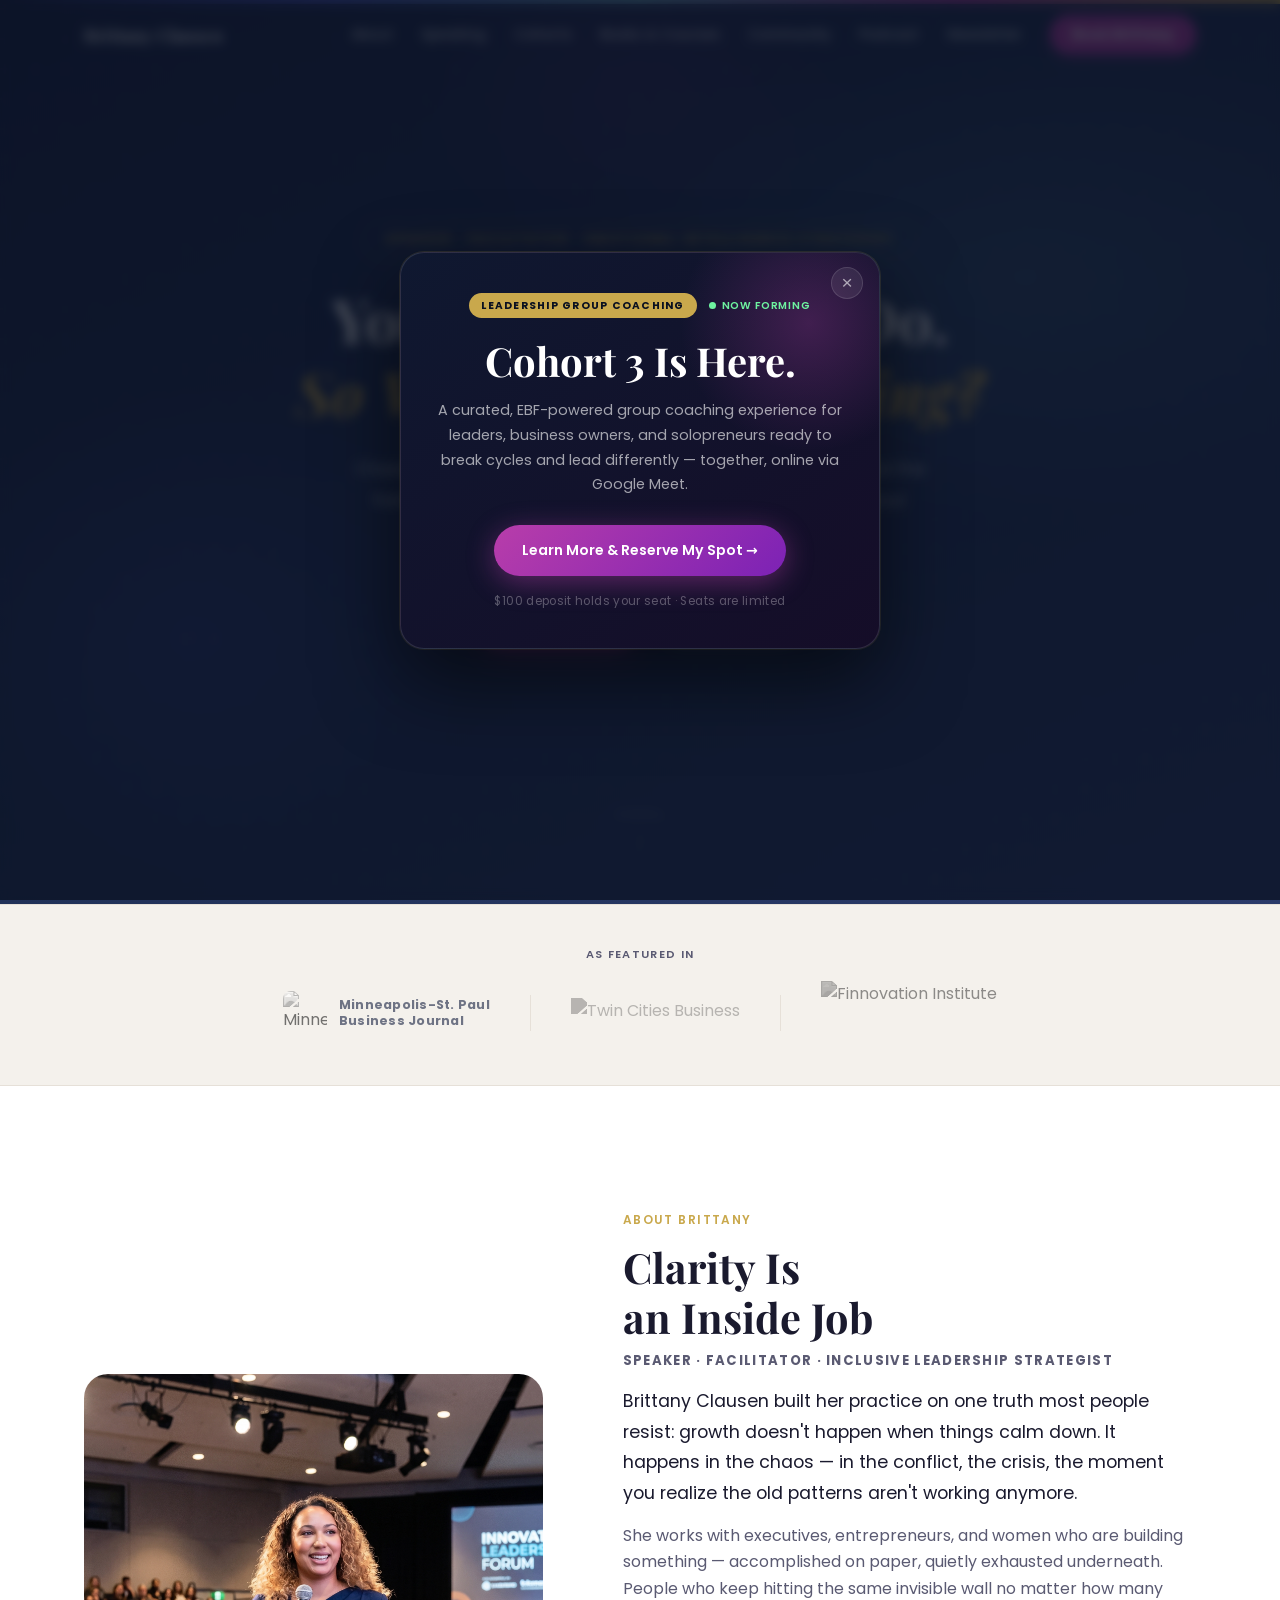
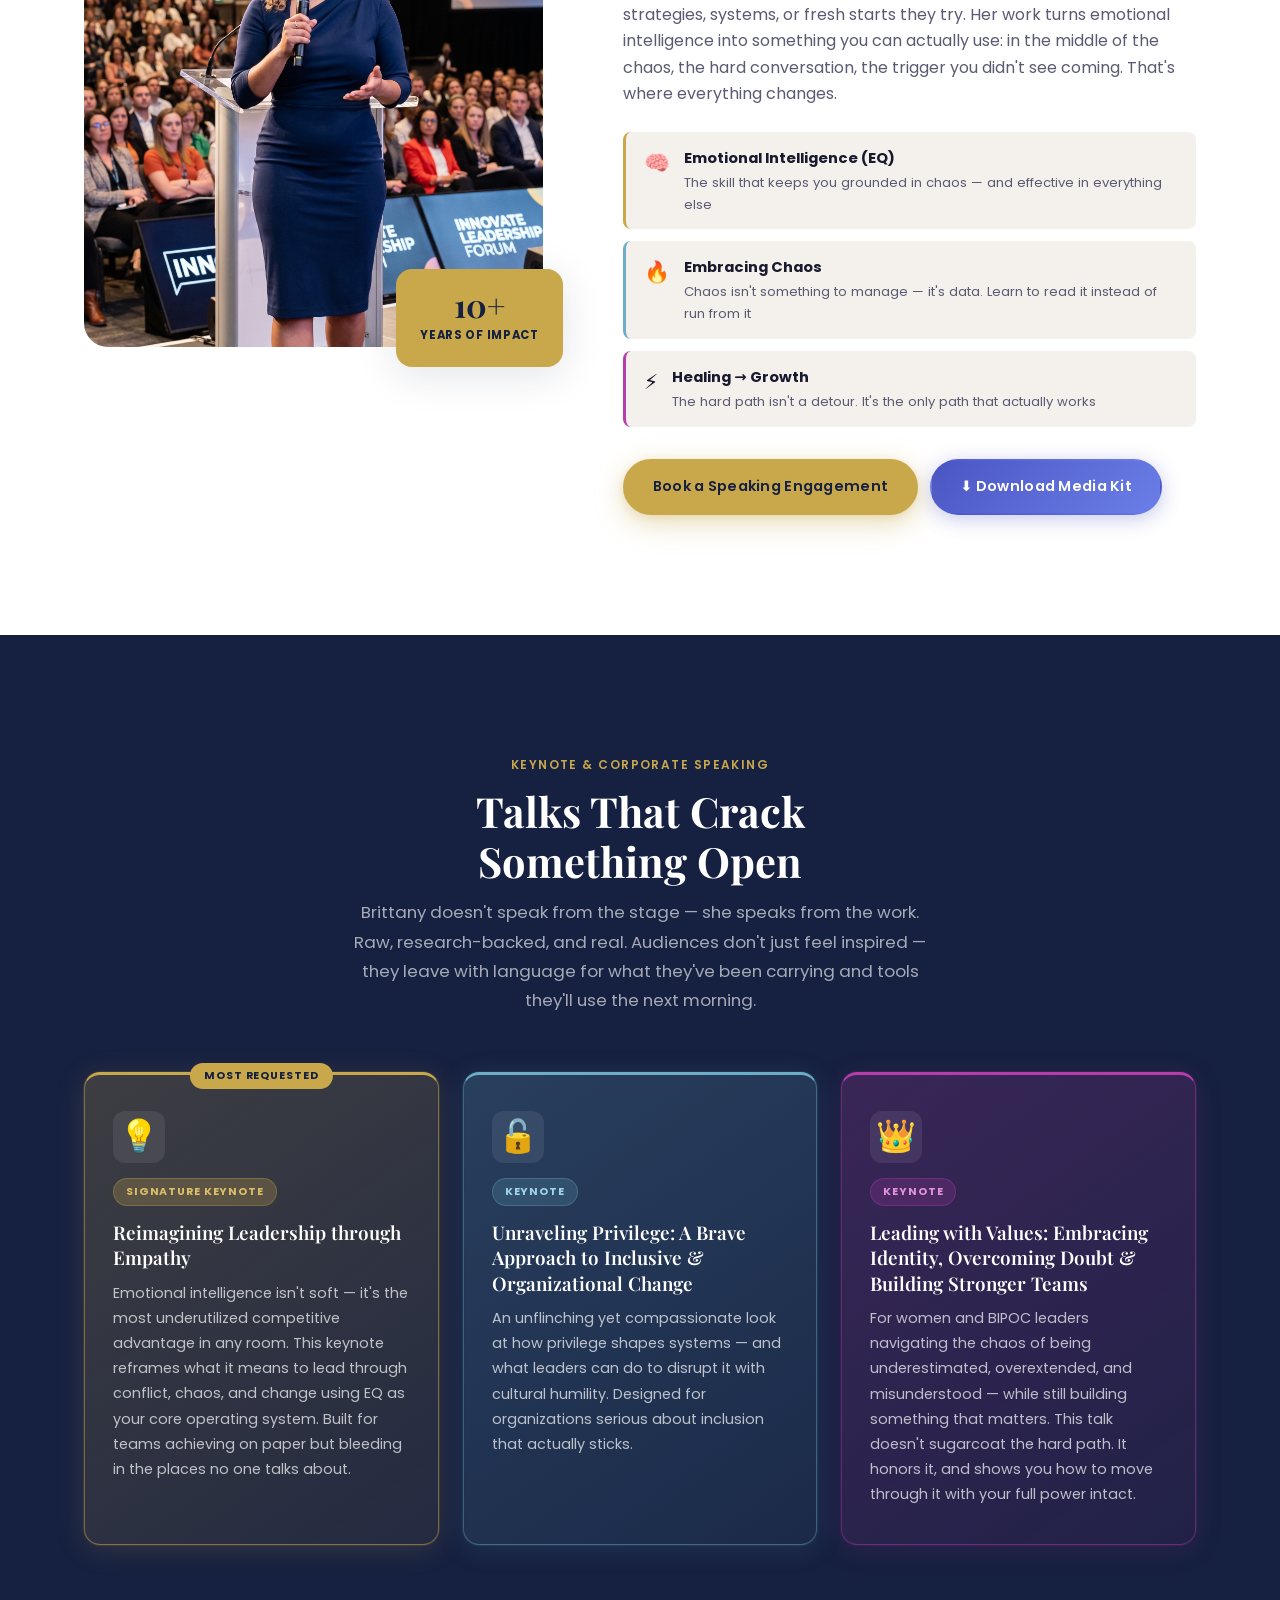
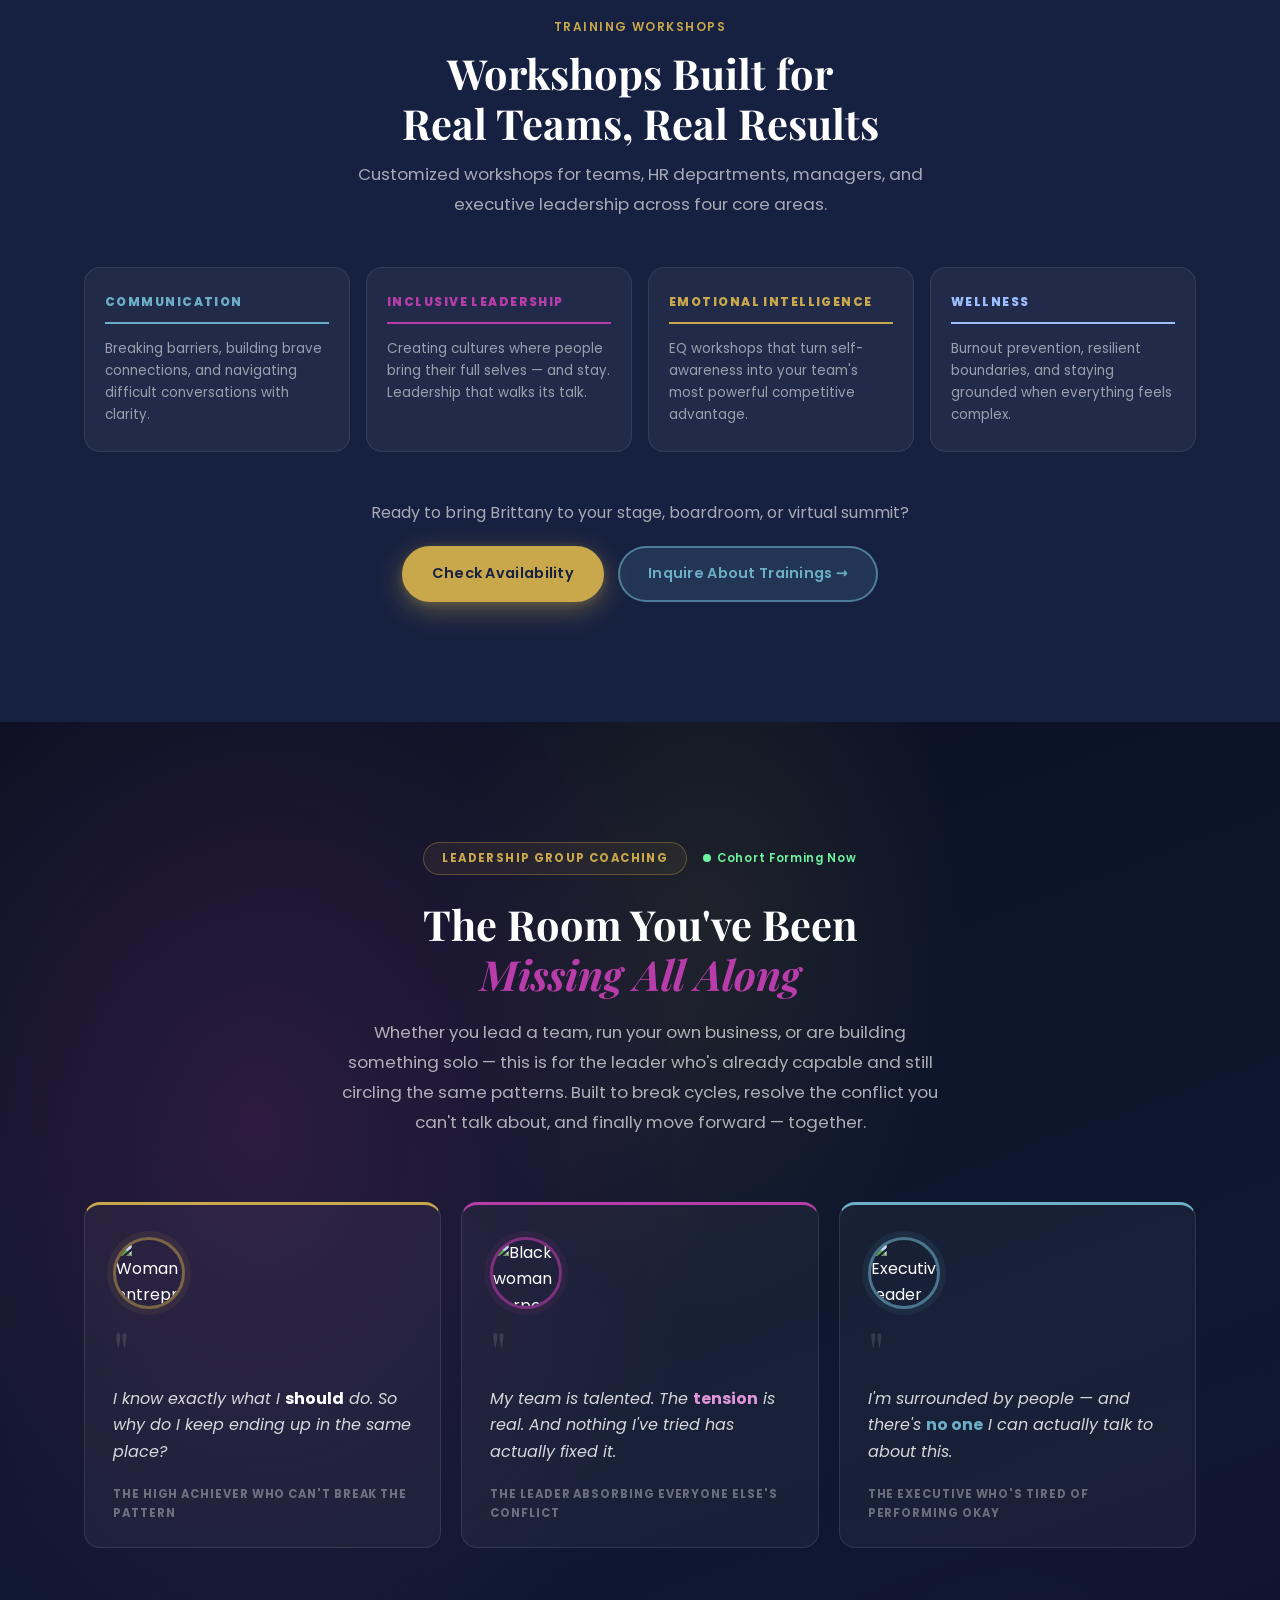
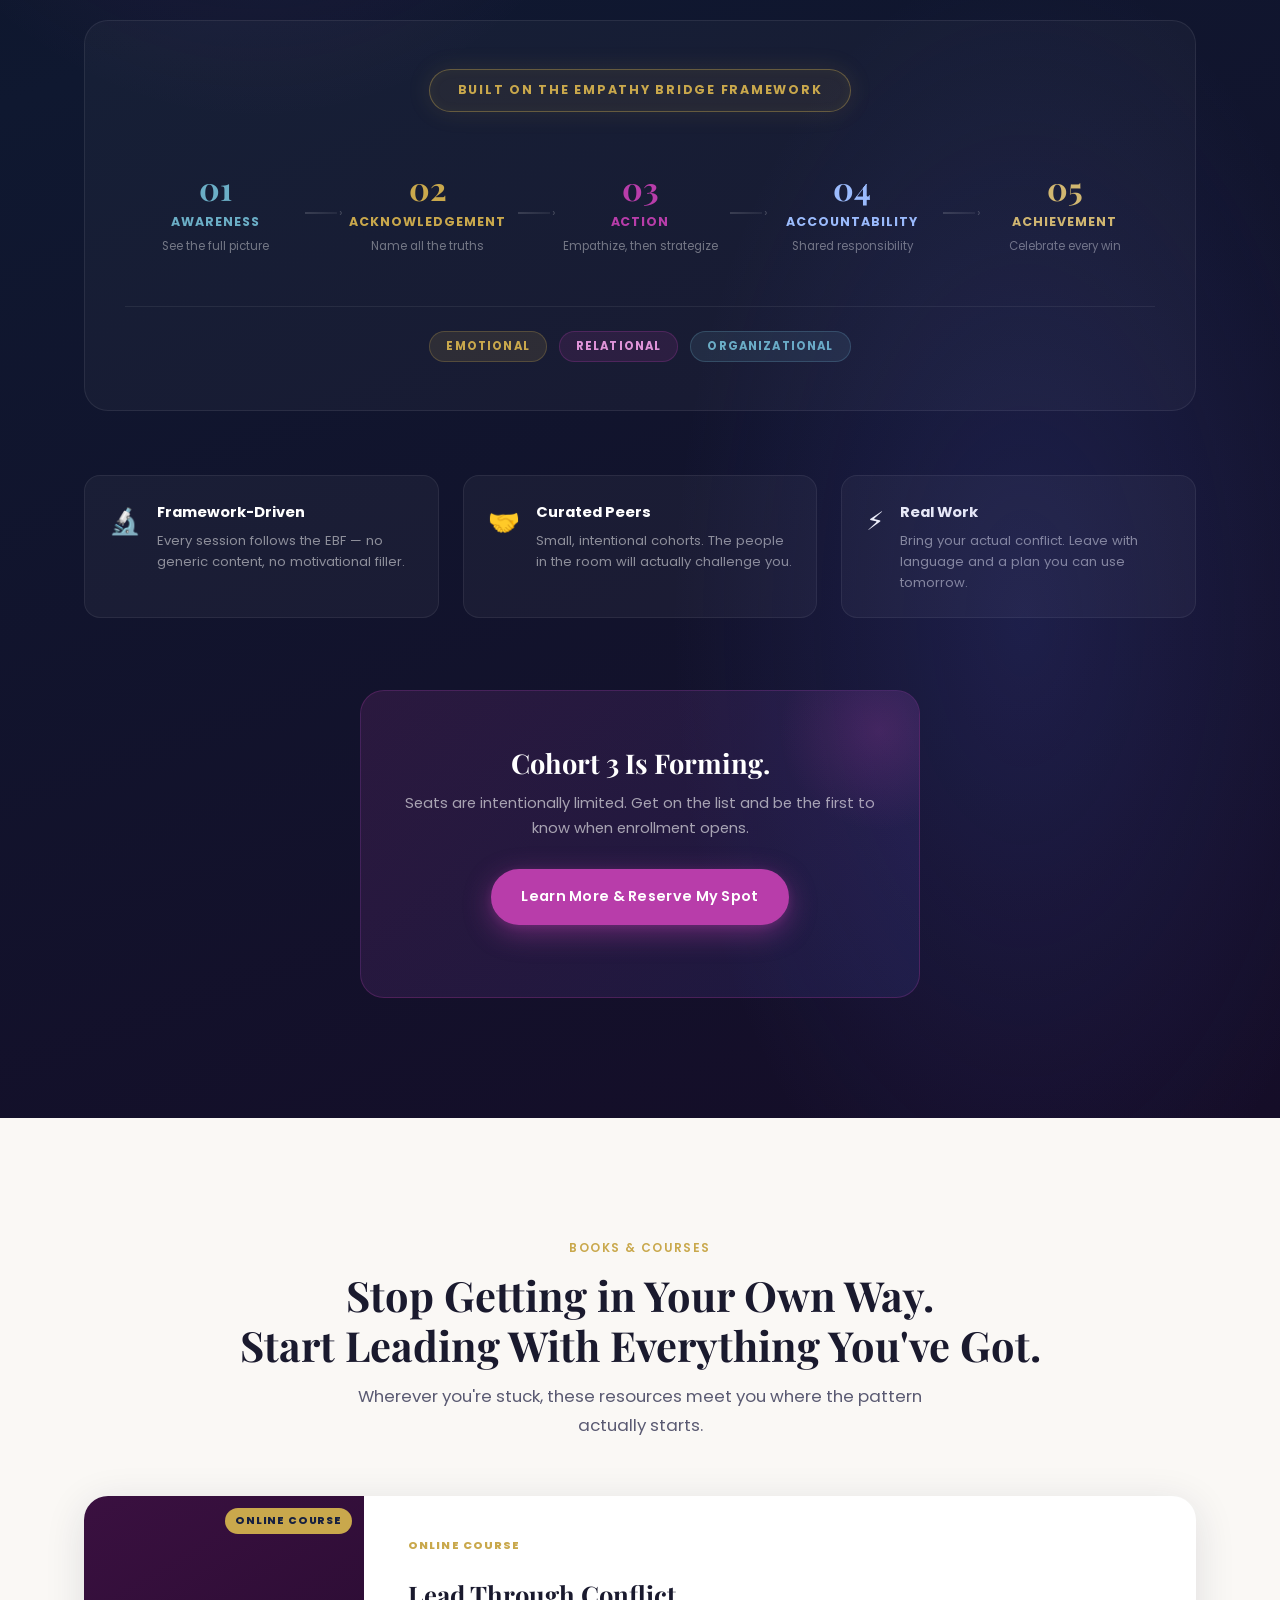
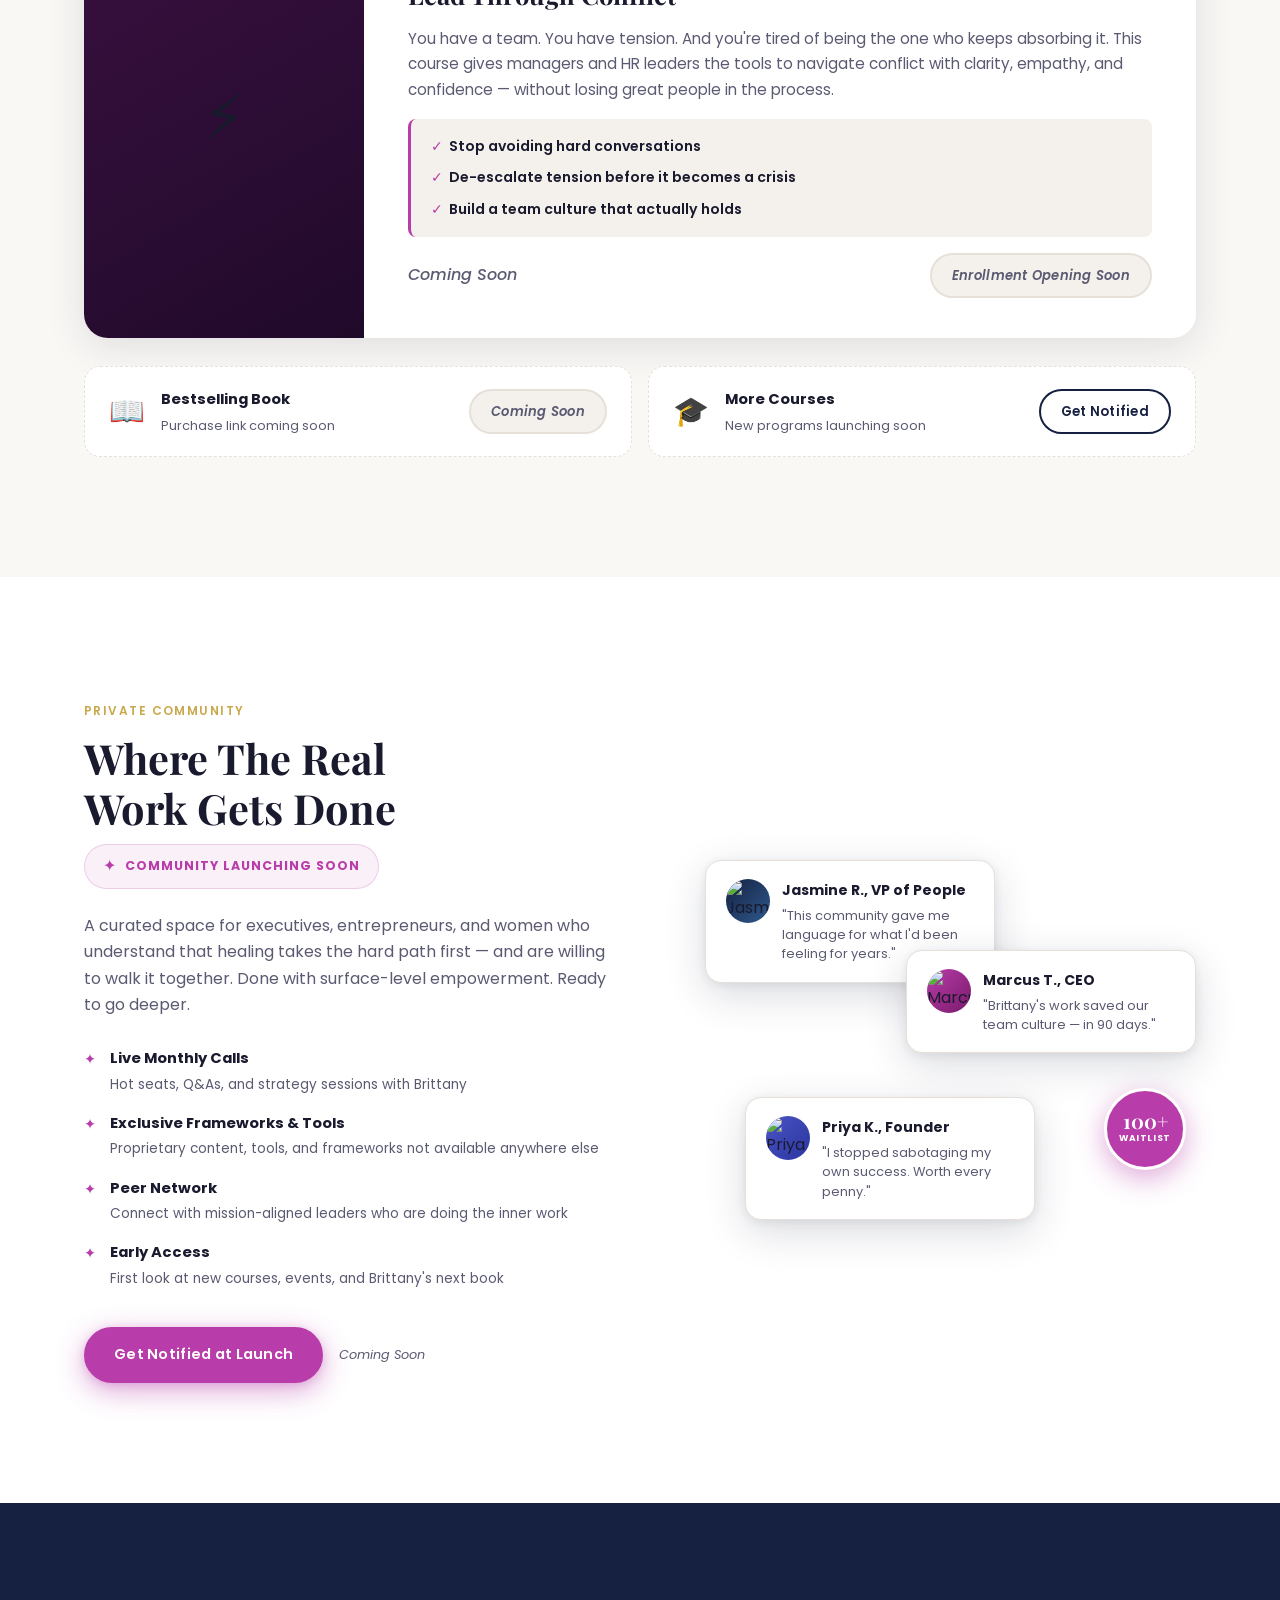
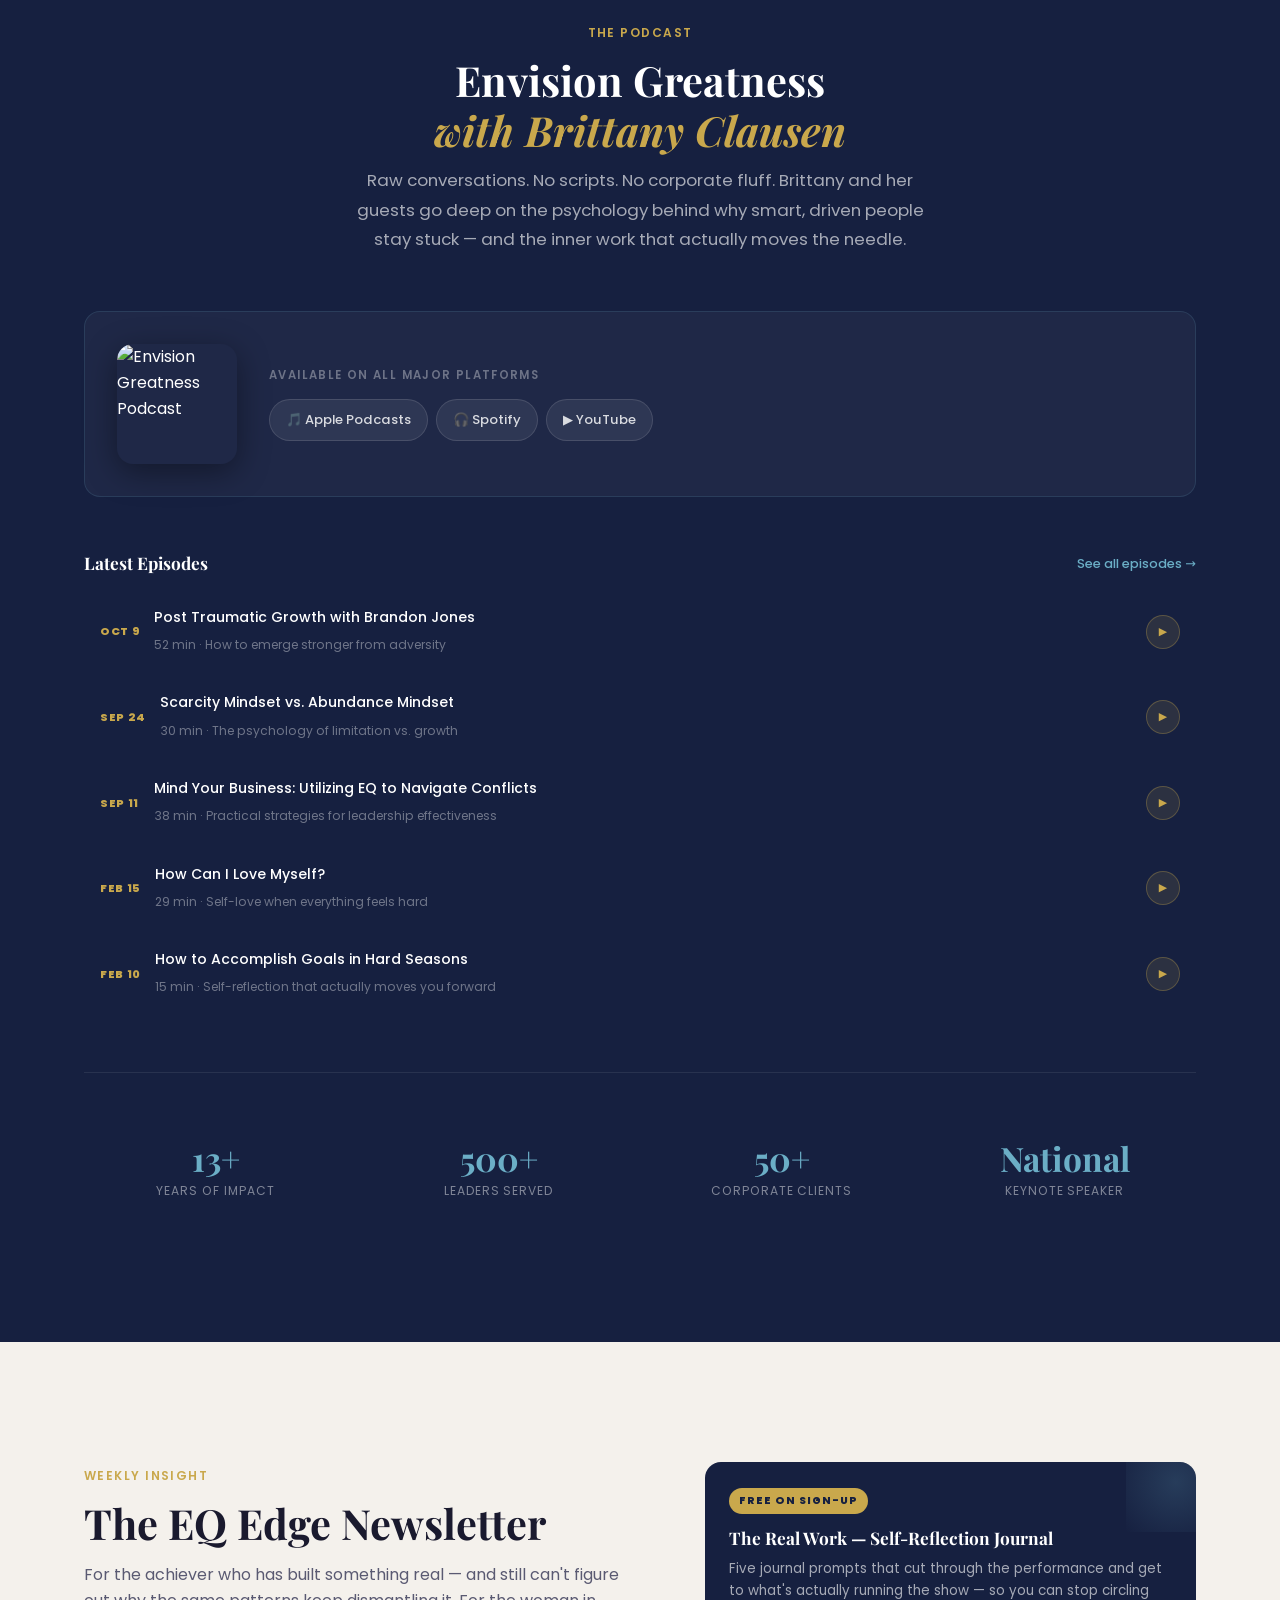
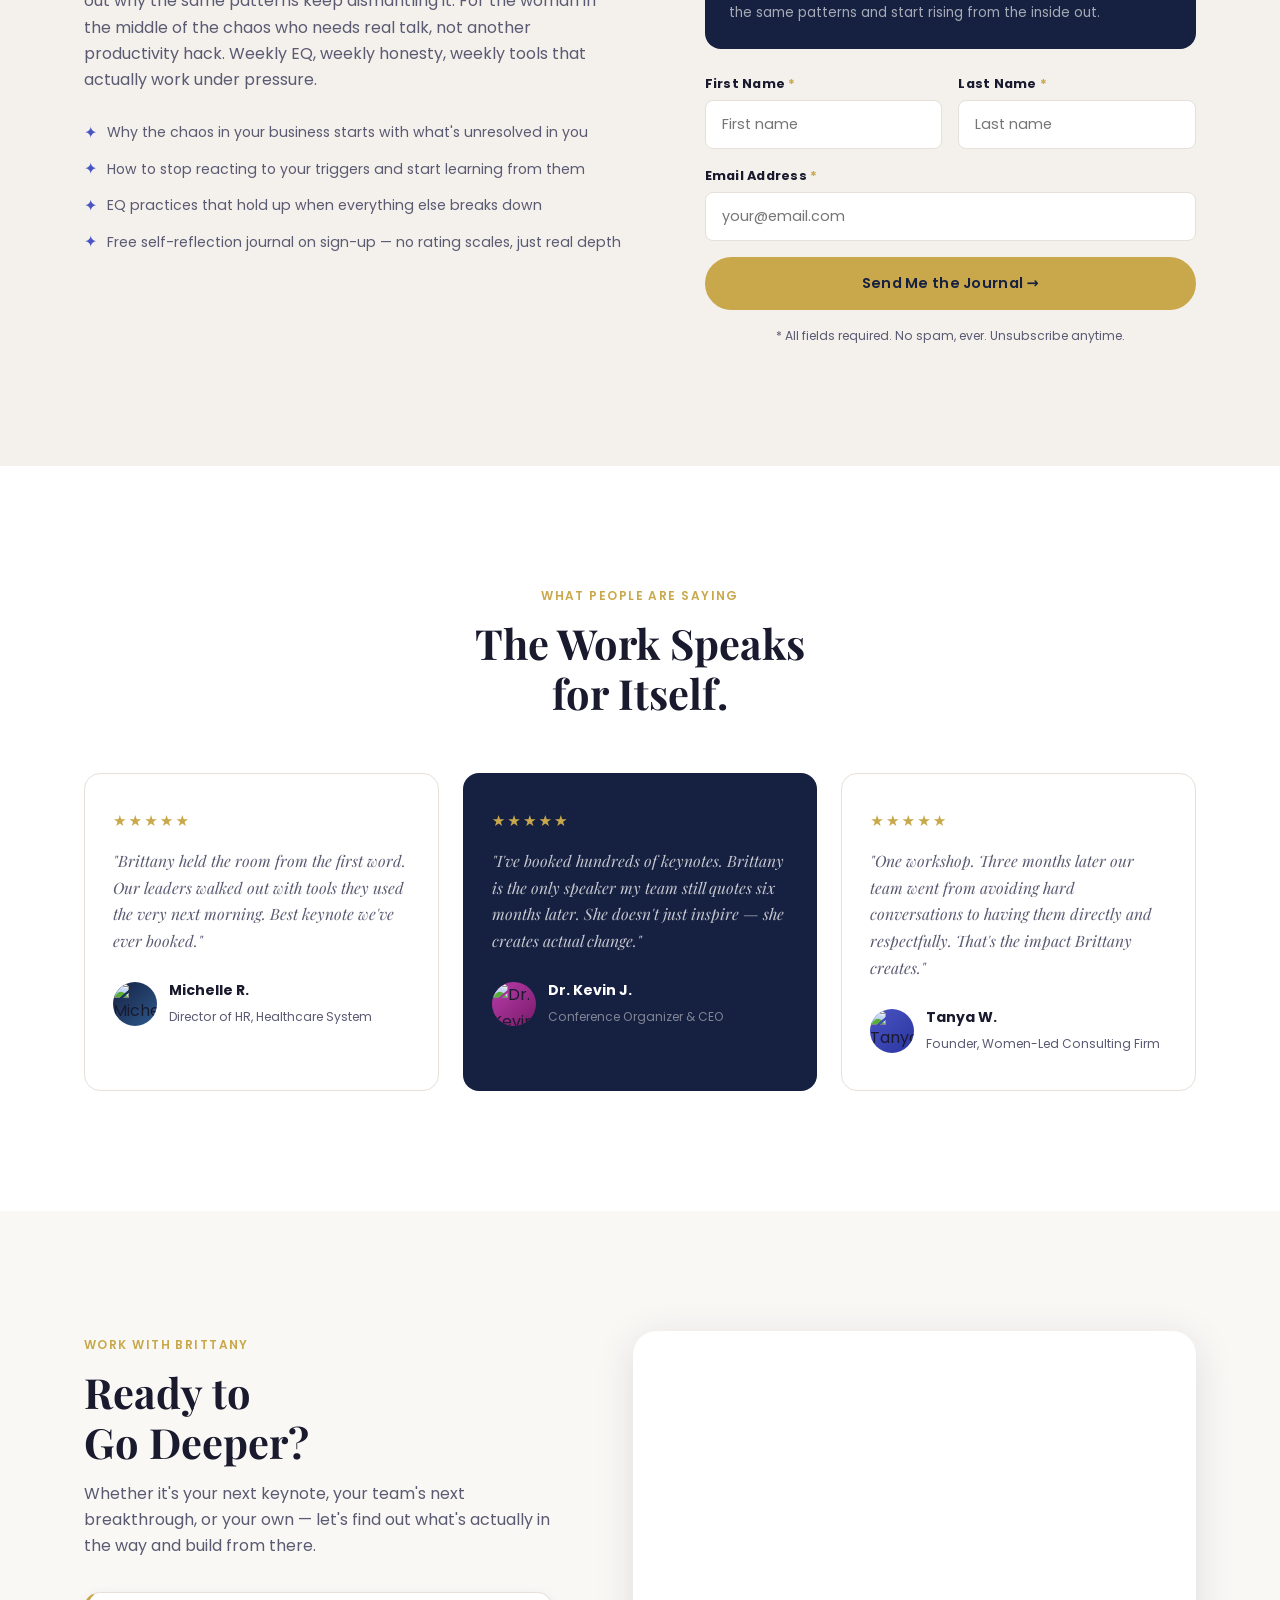
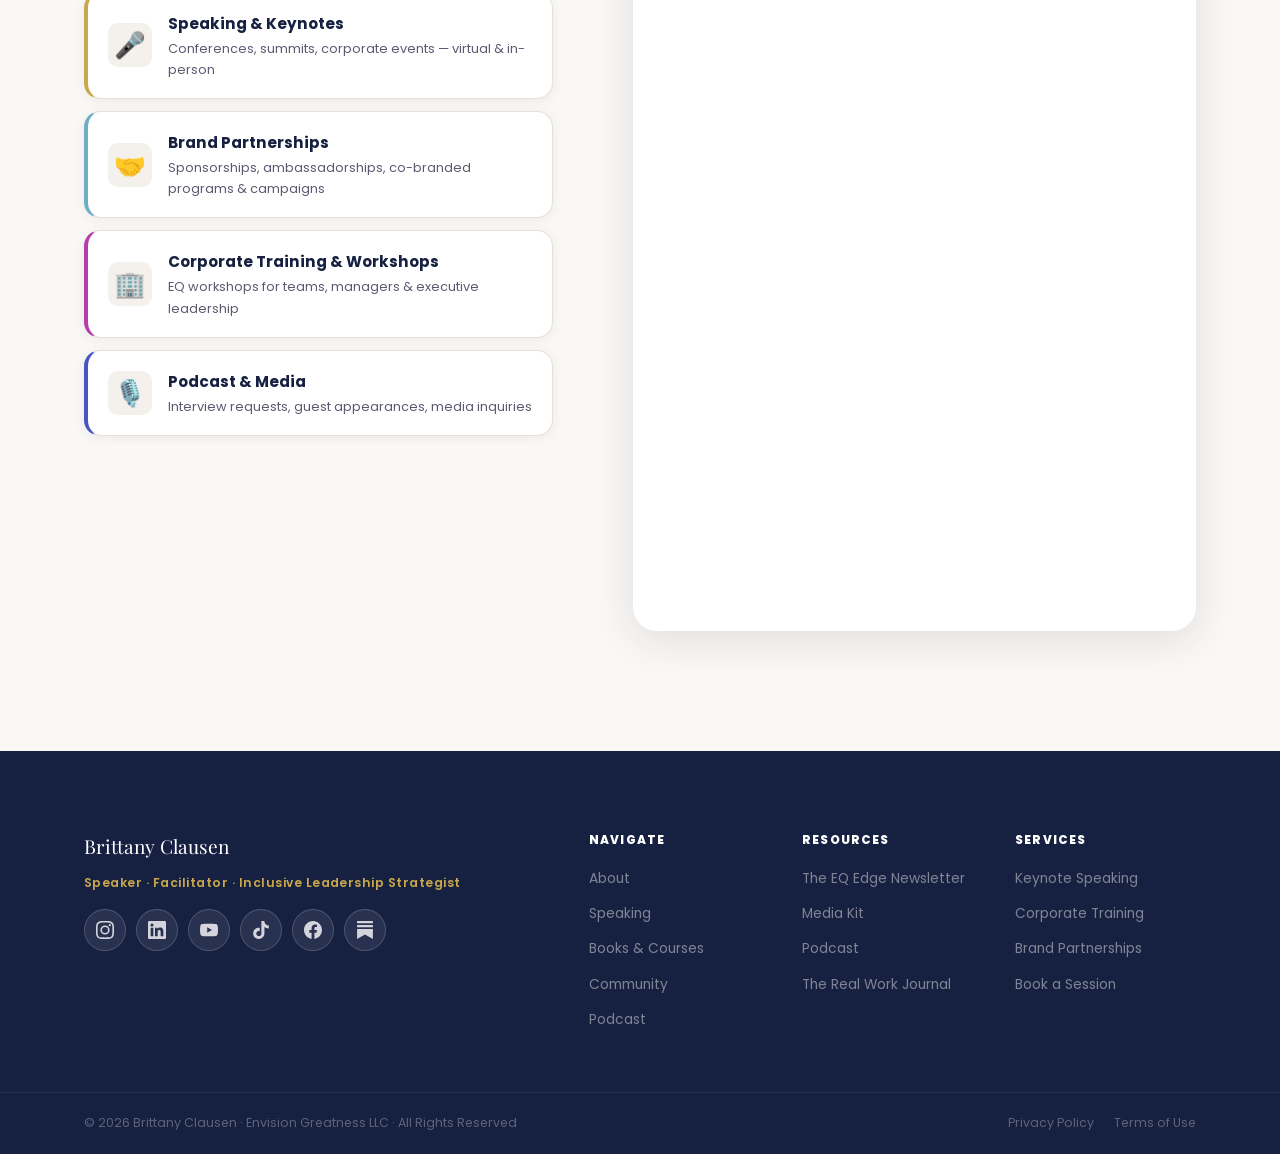
==== commit 1c0b64aa: "Real photo circular avatars on homepage, Black woman portrait #36, Stripe routing fix - Homepage pai" ====
--- a/index.html
+++ b/index.html
@@ -216,14 +216,7 @@
       <div class="pain-grid">
         <div class="pain-card">
             <div class="pain-avatar pain-avatar--gold">
-            <svg viewBox="0 0 40 46" fill="none" xmlns="http://www.w3.org/2000/svg" aria-hidden="true">
-              <!-- flowing hair -->
-              <path d="M10 15Q8 28 11 36Q15 43 20 43Q25 43 29 36Q32 28 30 15Q27 5 20 5Q13 5 10 15Z" fill="rgba(201,168,76,.3)"/>
-              <!-- head -->
-              <circle cx="20" cy="16" r="7.5" fill="rgba(201,168,76,.95)"/>
-              <!-- shoulders -->
-              <path d="M5 44c0-8.28 6.72-14 15-14s15 5.72 15 14" fill="rgba(201,168,76,.85)"/>
-            </svg>
+            <img src="https://randomuser.me/api/portraits/women/44.jpg" alt="Woman entrepreneur" />
           </div>
           <span class="pain-quote">"</span>
           <p>I know exactly what I <strong>should</strong> do. So why do I keep ending up in the same place?</p>
@@ -231,16 +224,7 @@
         </div>
         <div class="pain-card pain-card--mag">
           <div class="pain-avatar pain-avatar--mag">
-            <svg viewBox="0 0 40 46" fill="none" xmlns="http://www.w3.org/2000/svg" aria-hidden="true">
-              <!-- natural voluminous hair -->
-              <ellipse cx="20" cy="10" rx="13" ry="10" fill="rgba(184,61,170,.45)"/>
-              <ellipse cx="10" cy="14" rx="5" ry="7" fill="rgba(184,61,170,.3)"/>
-              <ellipse cx="30" cy="14" rx="5" ry="7" fill="rgba(184,61,170,.3)"/>
-              <!-- head -->
-              <circle cx="20" cy="17" r="7.5" fill="rgba(184,61,170,.95)"/>
-              <!-- shoulders -->
-              <path d="M5 44c0-8.28 6.72-14 15-14s15 5.72 15 14" fill="rgba(184,61,170,.85)"/>
-            </svg>
+            <img src="https://randomuser.me/api/portraits/women/36.jpg" alt="Black woman corporate leader" />
           </div>
           <span class="pain-quote">"</span>
           <p>My team is talented. The <strong>tension</strong> is real. And nothing I've tried has actually fixed it.</p>
@@ -248,14 +232,7 @@
         </div>
         <div class="pain-card pain-card--blue">
           <div class="pain-avatar pain-avatar--blue">
-            <svg viewBox="0 0 40 46" fill="none" xmlns="http://www.w3.org/2000/svg" aria-hidden="true">
-              <!-- professional bob/updo hair -->
-              <path d="M11 16Q10 8 20 7Q30 8 29 16Q30 10 27 8Q20 5 13 8Q10 10 11 16Z" fill="rgba(107,174,198,.5)"/>
-              <!-- head -->
-              <circle cx="20" cy="16" r="7.5" fill="rgba(107,174,198,.95)"/>
-              <!-- shoulders -->
-              <path d="M5 44c0-8.28 6.72-14 15-14s15 5.72 15 14" fill="rgba(107,174,198,.85)"/>
-            </svg>
+            <img src="https://randomuser.me/api/portraits/women/26.jpg" alt="Executive leader" />
           </div>
           <span class="pain-quote">"</span>
           <p>I'm surrounded by people — and there's <strong>no one</strong> I can actually talk to about this.</p>
--- a/styles.css
+++ b/styles.css
@@ -899,18 +899,18 @@
 .pain-card--blue:hover { box-shadow: 0 16px 48px rgba(107,174,198,.2); }
 
 .pain-avatar {
-  width: 56px; height: 56px;
+  width: 72px; height: 72px;
   border-radius: 50%;
-  display: flex; align-items: center; justify-content: center;
   margin-bottom: 20px;
-  border: 2px solid rgba(201,168,76,.25);
-  background: rgba(201,168,76,.08);
+  border: 3px solid rgba(201,168,76,.5);
+  box-shadow: 0 0 0 6px rgba(201,168,76,.08);
+  overflow: hidden; flex-shrink: 0;
   transition: transform .28s ease;
 }
-.pain-card:hover .pain-avatar { transform: scale(1.08); }
-.pain-avatar--mag { border-color: rgba(184,61,170,.3); background: rgba(184,61,170,.08); }
-.pain-avatar--blue { border-color: rgba(107,174,198,.3); background: rgba(107,174,198,.08); }
-.pain-avatar svg { width: 36px; height: 36px; }
+.pain-card:hover .pain-avatar { transform: scale(1.06); }
+.pain-avatar--mag { border-color: rgba(184,61,170,.6); box-shadow: 0 0 0 6px rgba(184,61,170,.08); }
+.pain-avatar--blue { border-color: rgba(107,174,198,.6); box-shadow: 0 0 0 6px rgba(107,174,198,.08); }
+.pain-avatar img { width: 100%; height: 100%; object-fit: cover; display: block; }
 
 .pain-quote {
   font-family: var(--font-serif);
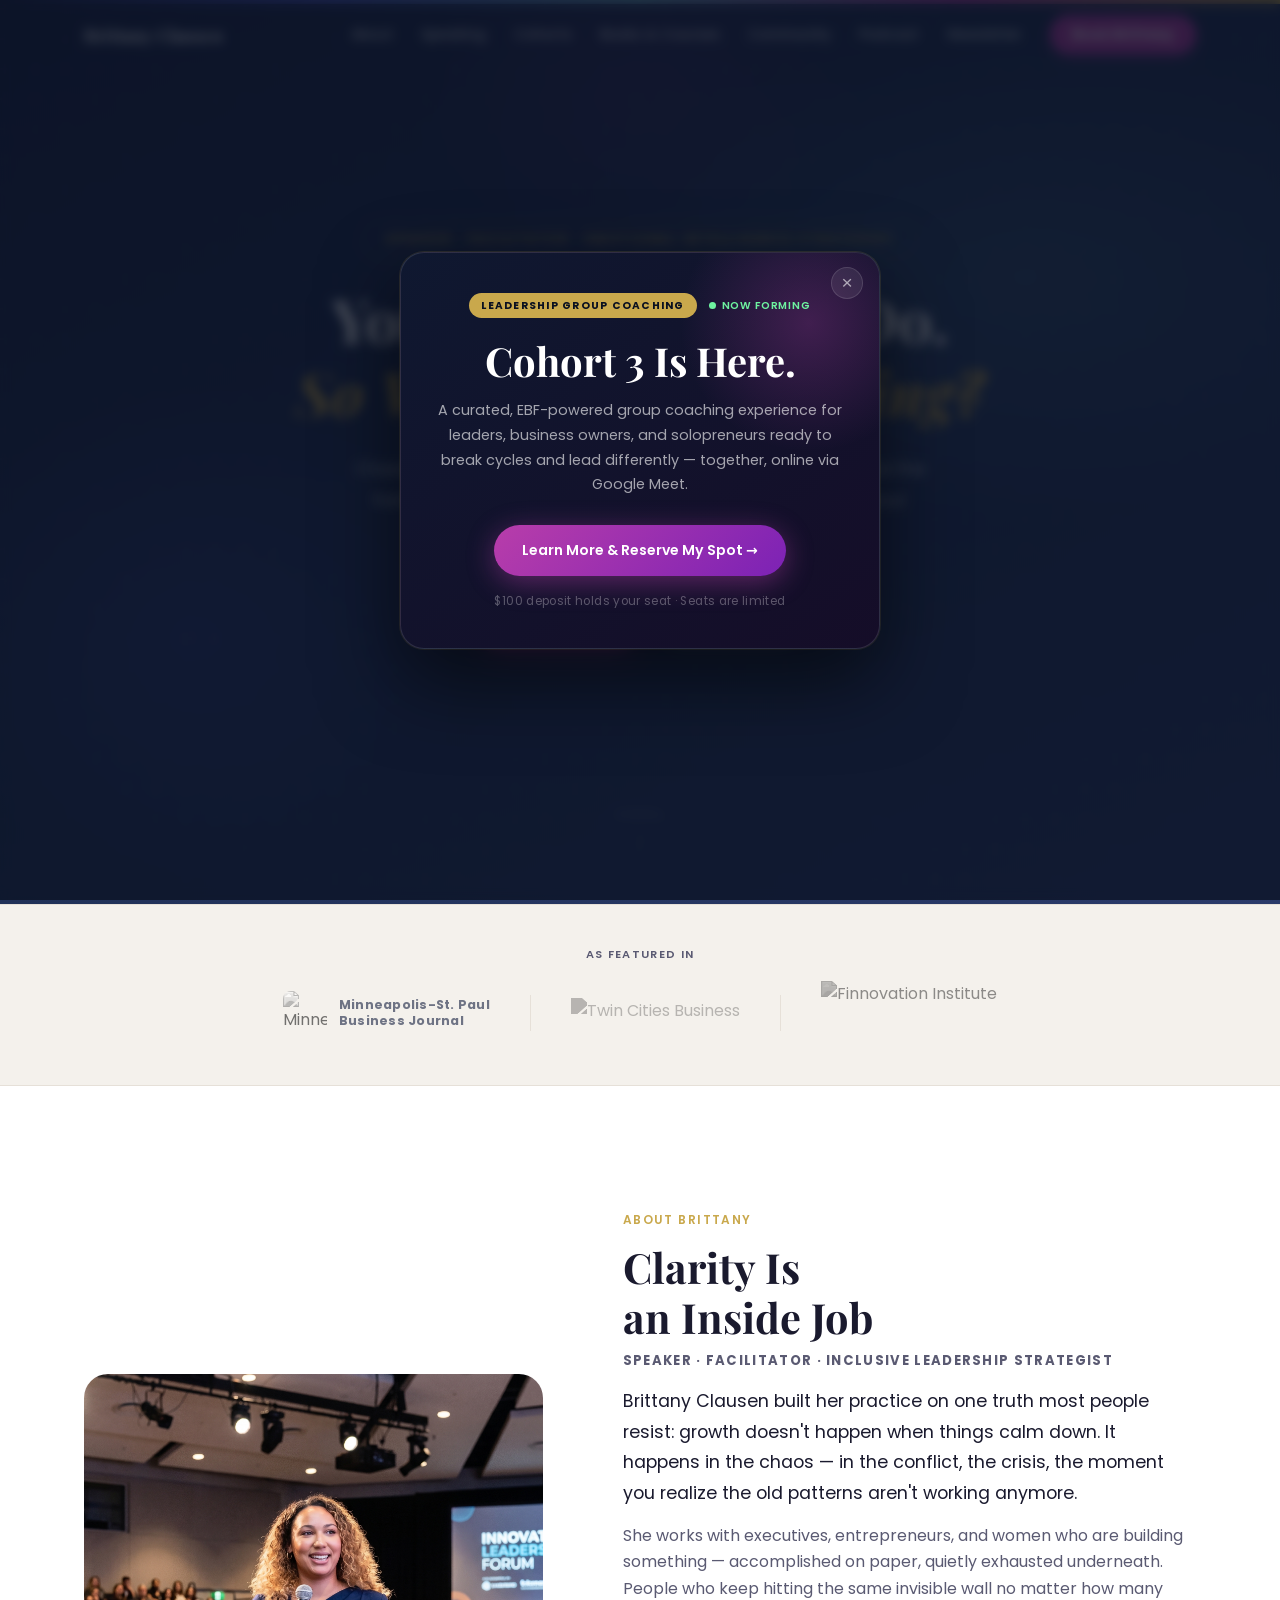
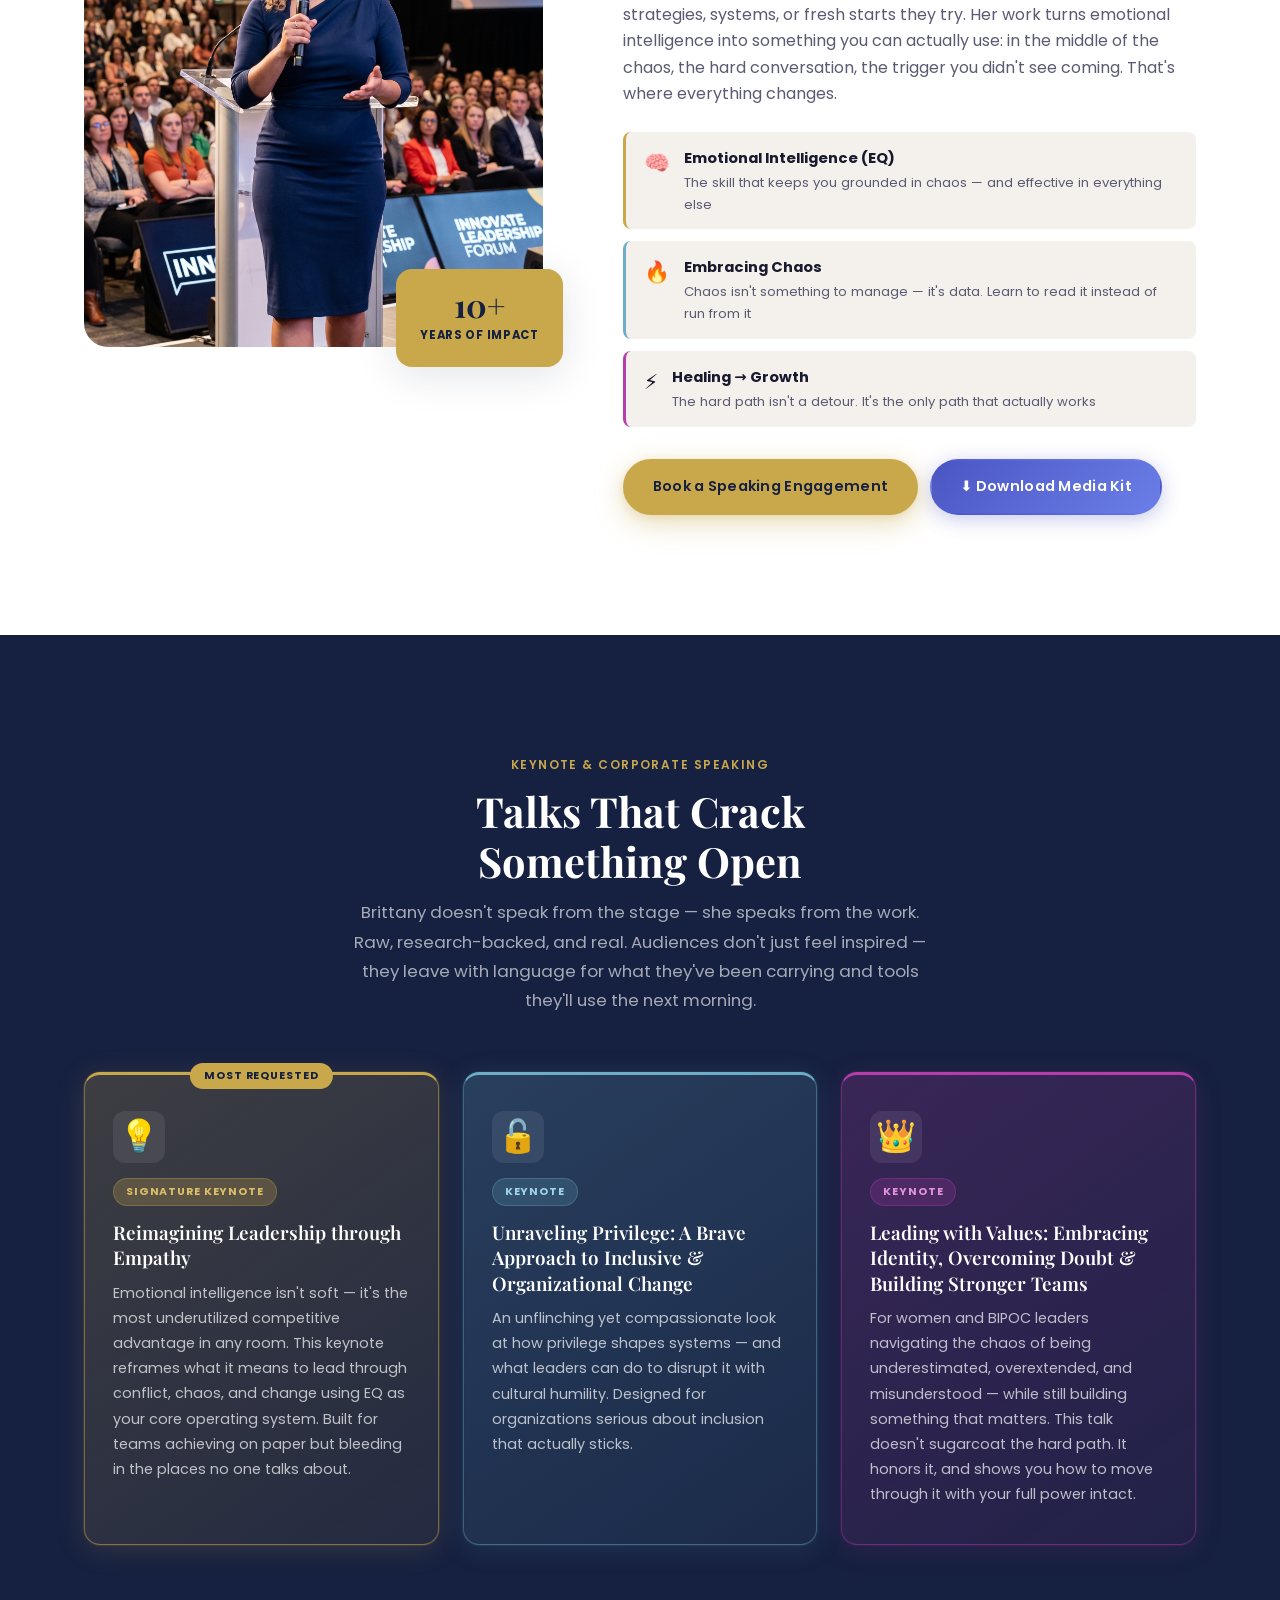
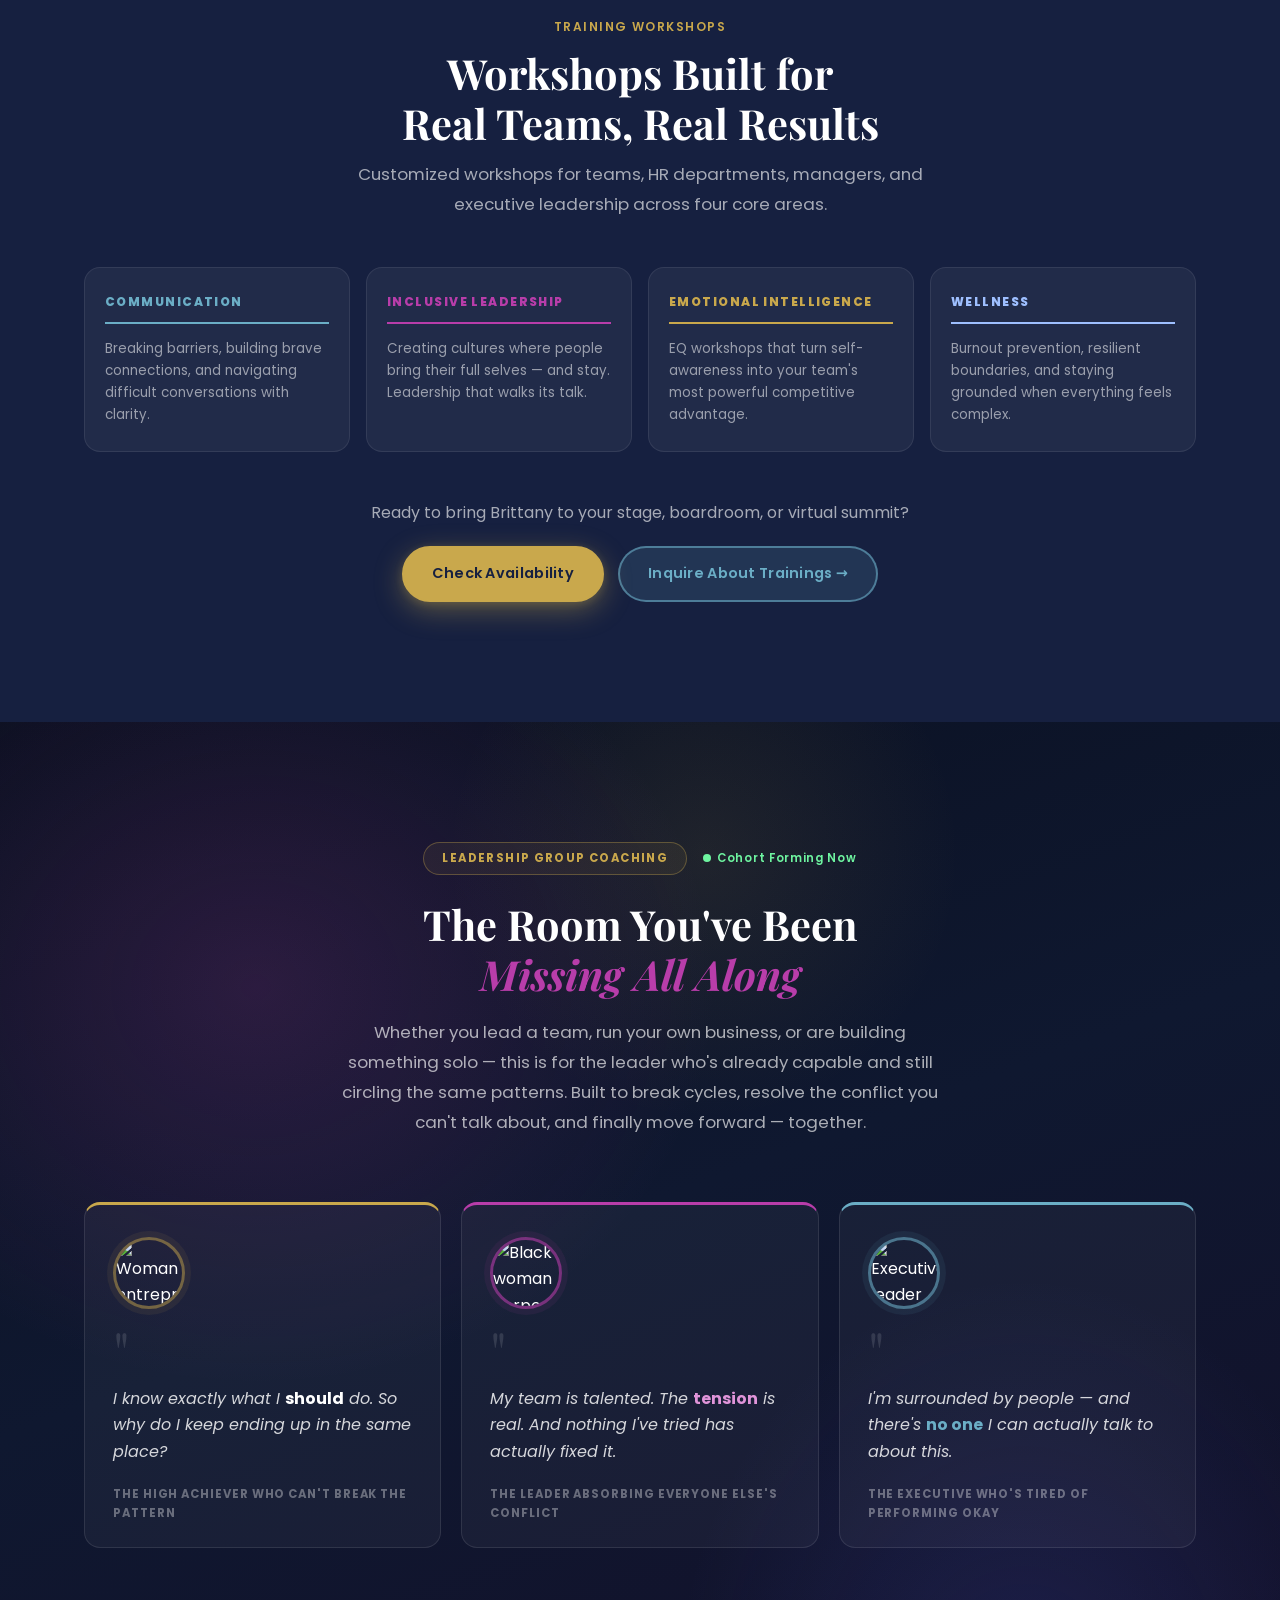
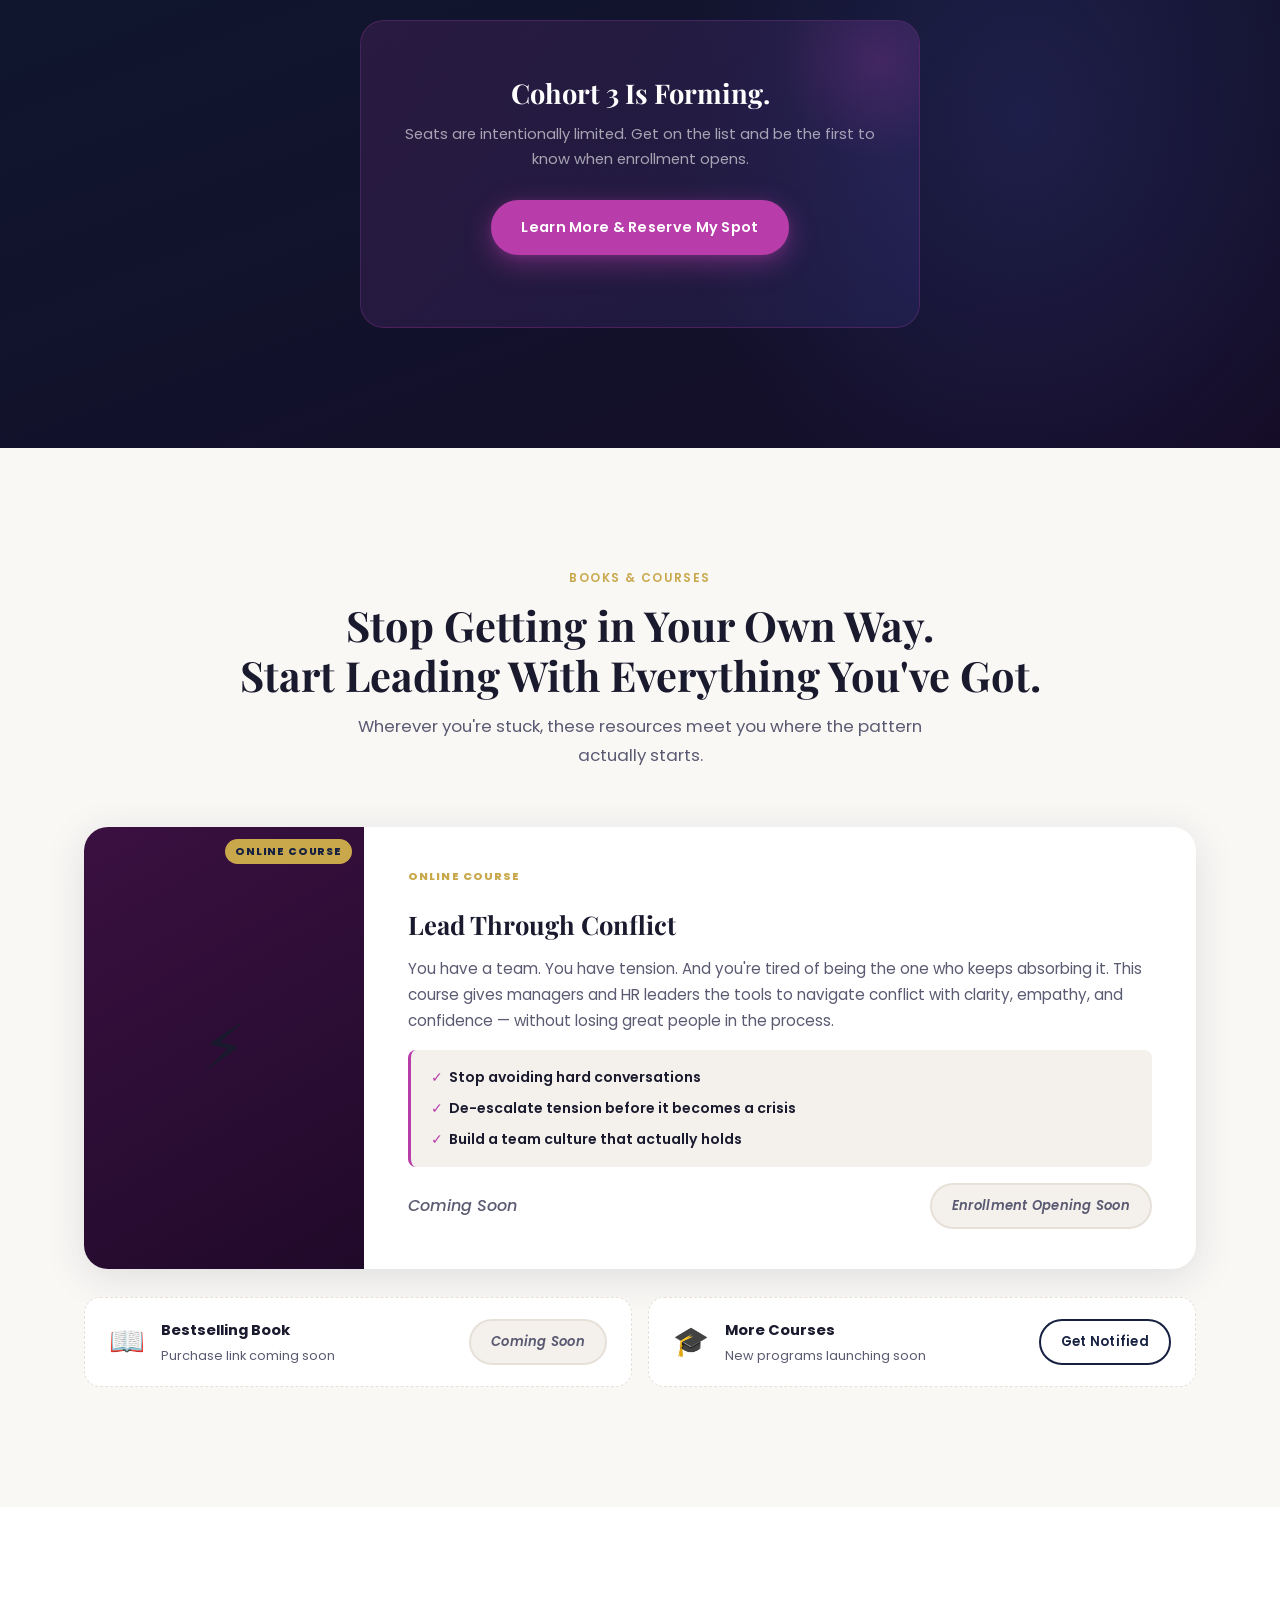
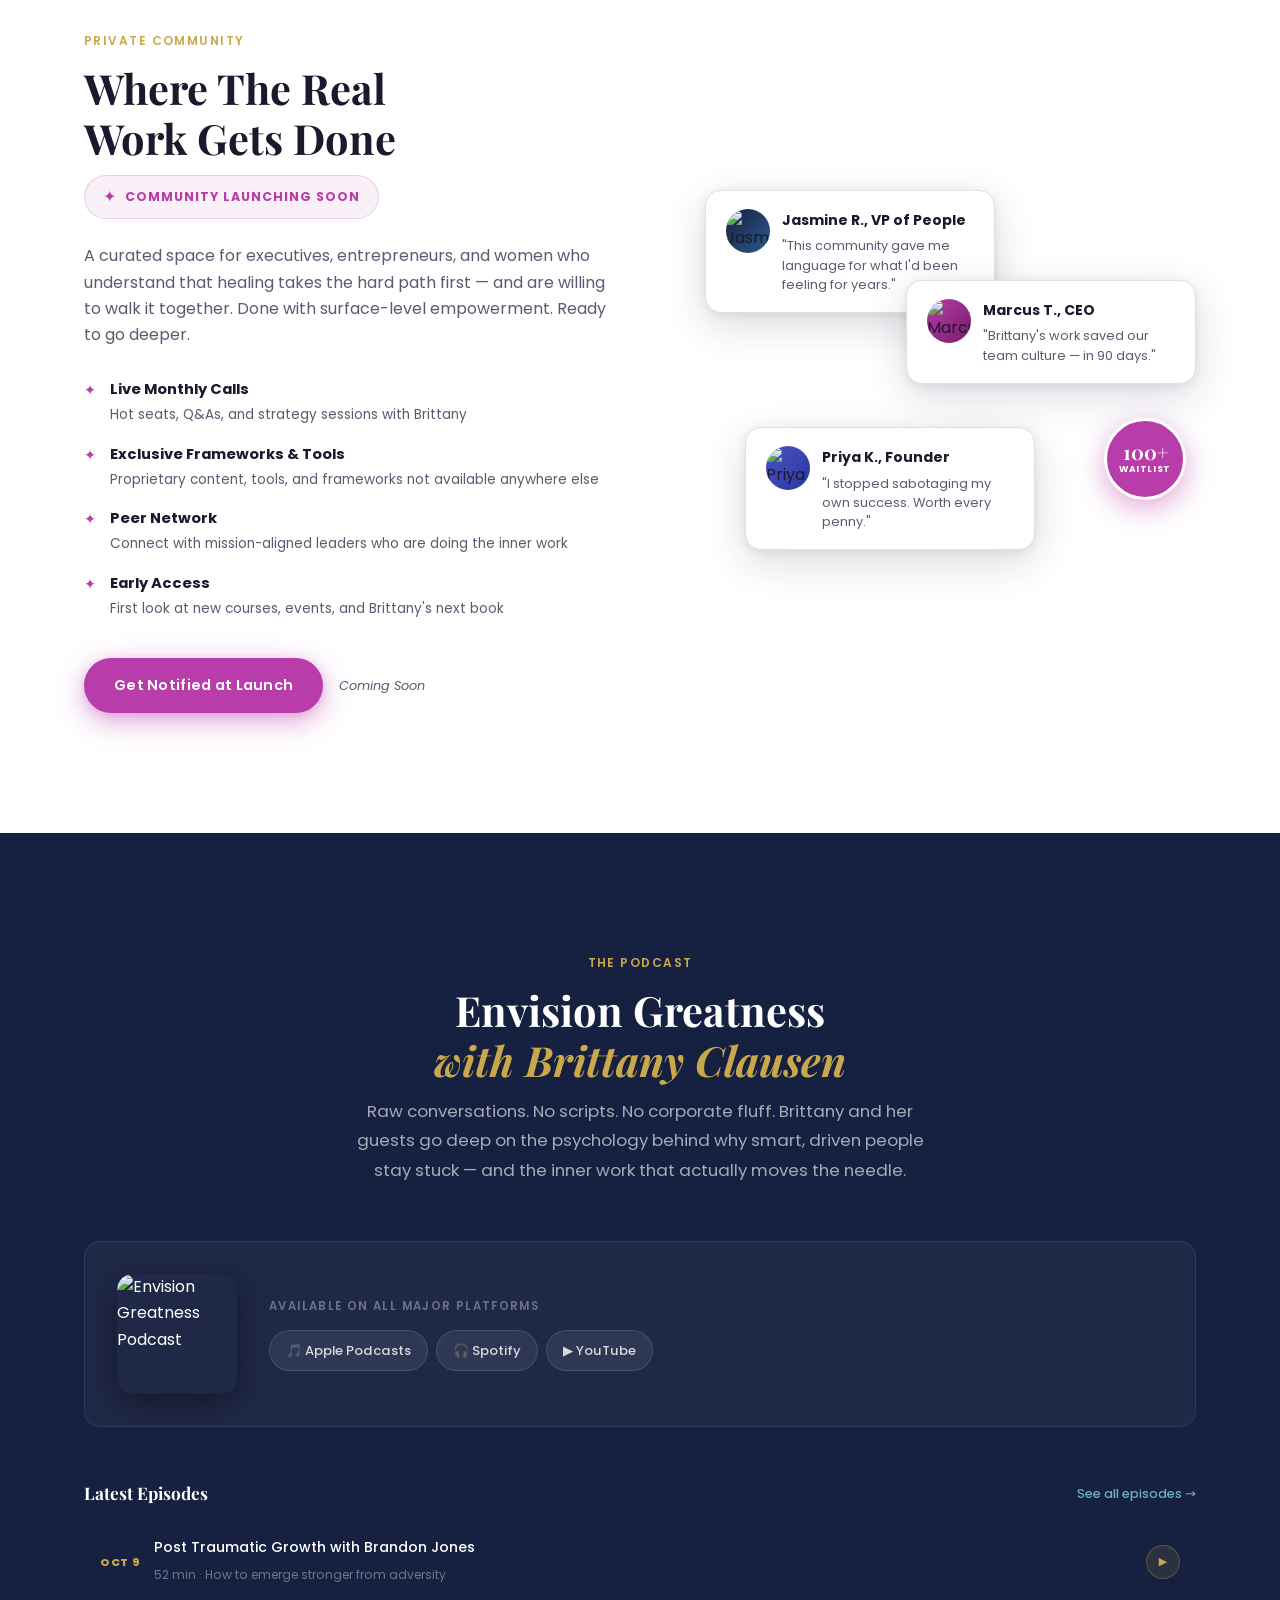
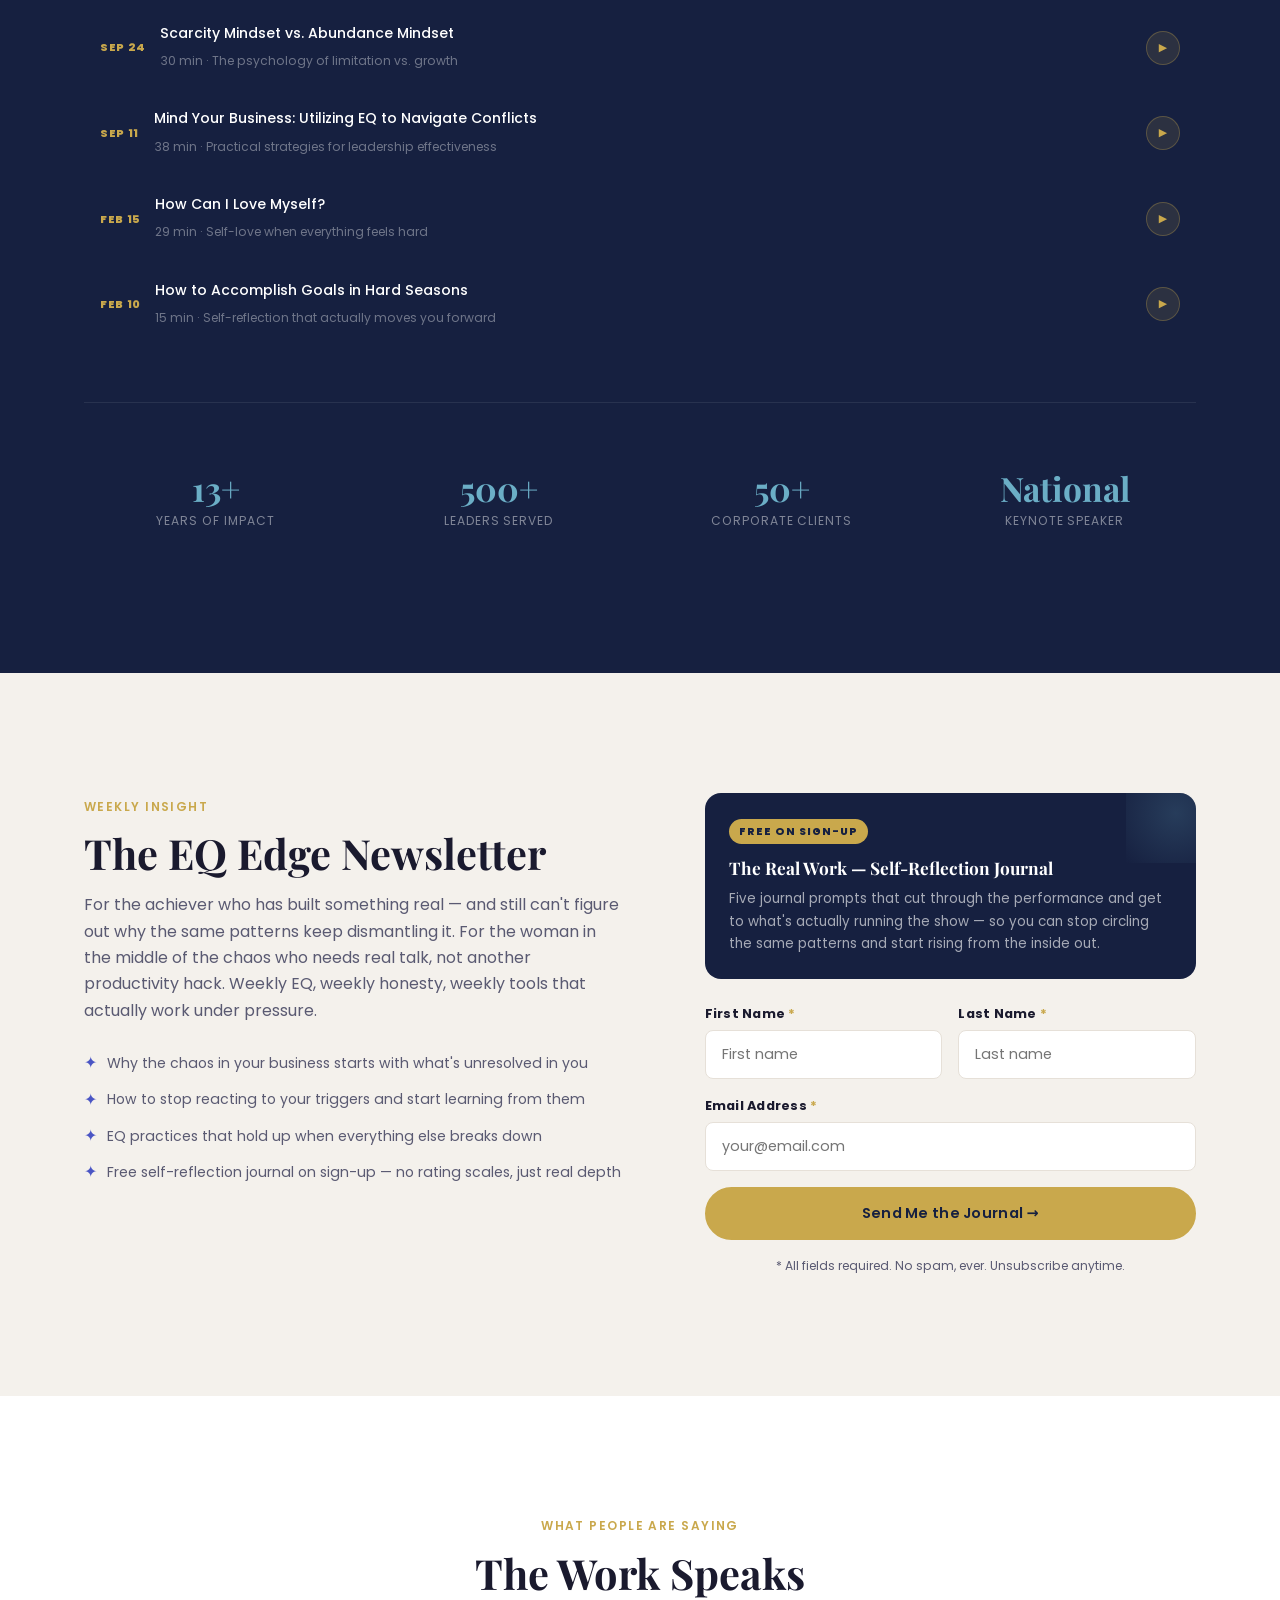
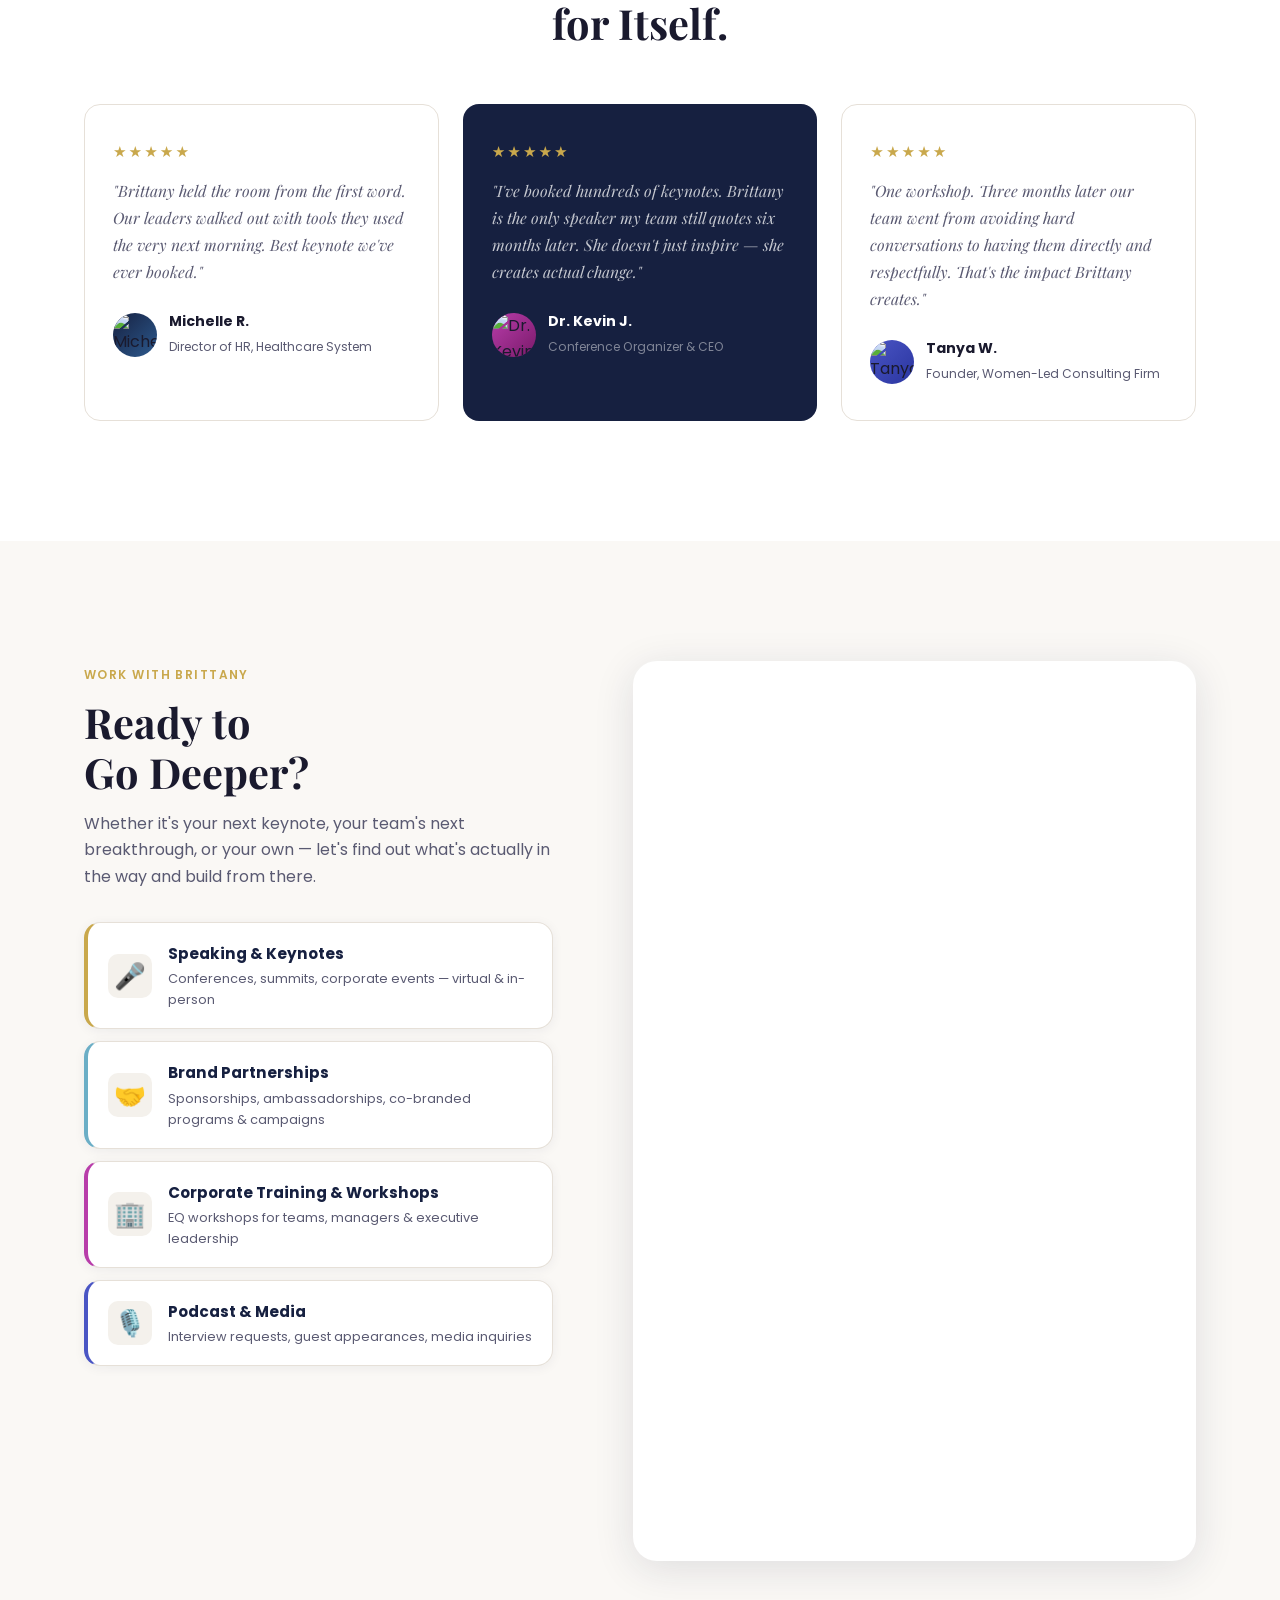
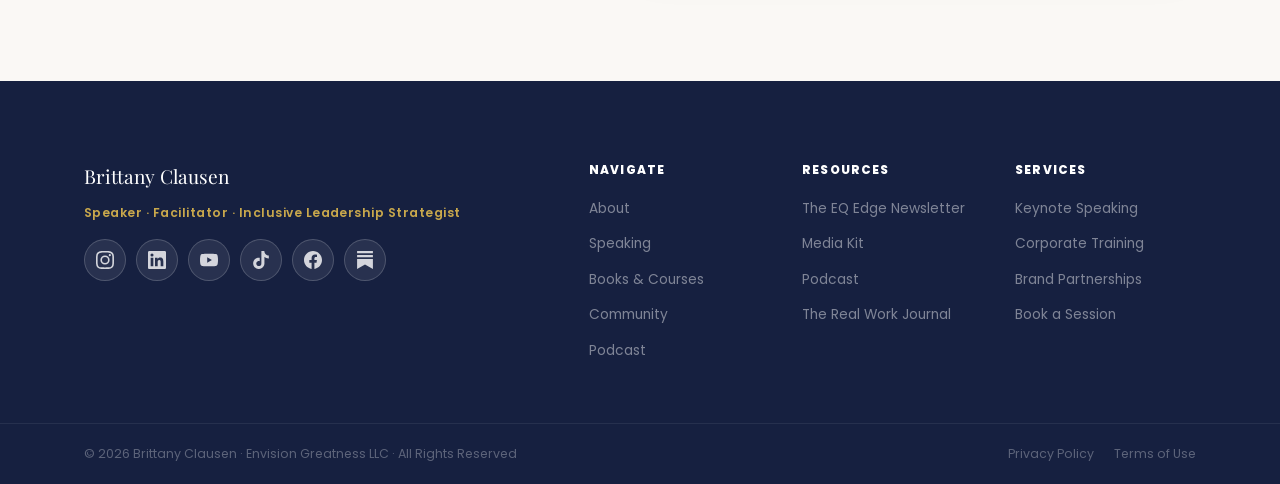
==== commit 3ed0b061: "Remove EBF steps + cohort-diff from homepage; popup shows every visit - Removed ebf-wrap (framework " ====
--- a/index.html
+++ b/index.html
@@ -241,73 +241,6 @@
       </div>
 
       <!-- EBF Framework teaser -->
-      <div class="ebf-wrap">
-        <div class="ebf-label-row">
-          <span class="ebf-framework-tag">Built on the Empathy Bridge Framework</span>
-        </div>
-        <div class="ebf-steps">
-          <div class="ebf-step ebf-s1">
-            <div class="ebf-num">01</div>
-            <div class="ebf-name">Awareness</div>
-            <div class="ebf-hint">See the full picture</div>
-          </div>
-          <div class="ebf-connector"></div>
-          <div class="ebf-step ebf-s2">
-            <div class="ebf-num">02</div>
-            <div class="ebf-name">Acknowledgement</div>
-            <div class="ebf-hint">Name all the truths</div>
-          </div>
-          <div class="ebf-connector"></div>
-          <div class="ebf-step ebf-s3">
-            <div class="ebf-num">03</div>
-            <div class="ebf-name">Action</div>
-            <div class="ebf-hint">Empathize, then strategize</div>
-          </div>
-          <div class="ebf-connector"></div>
-          <div class="ebf-step ebf-s4">
-            <div class="ebf-num">04</div>
-            <div class="ebf-name">Accountability</div>
-            <div class="ebf-hint">Shared responsibility</div>
-          </div>
-          <div class="ebf-connector"></div>
-          <div class="ebf-step ebf-s5">
-            <div class="ebf-num">05</div>
-            <div class="ebf-name">Achievement</div>
-            <div class="ebf-hint">Celebrate every win</div>
-          </div>
-        </div>
-        <div class="ebf-dimensions">
-          <span class="ebf-dim ebf-dim--gold">Emotional</span>
-          <span class="ebf-dim ebf-dim--mag">Relational</span>
-          <span class="ebf-dim ebf-dim--blue">Organizational</span>
-        </div>
-      </div>
-
-      <!-- What's different -->
-      <div class="cohort-diff">
-        <div class="cohort-diff-item">
-          <span class="diff-icon">🔬</span>
-          <div>
-            <strong>Framework-Driven</strong>
-            <p>Every session follows the EBF — no generic content, no motivational filler.</p>
-          </div>
-        </div>
-        <div class="cohort-diff-item">
-          <span class="diff-icon">🤝</span>
-          <div>
-            <strong>Curated Peers</strong>
-            <p>Small, intentional cohorts. The people in the room will actually challenge you.</p>
-          </div>
-        </div>
-        <div class="cohort-diff-item">
-          <span class="diff-icon">⚡</span>
-          <div>
-            <strong>Real Work</strong>
-            <p>Bring your actual conflict. Leave with language and a plan you can use tomorrow.</p>
-          </div>
-        </div>
-      </div>
-
       <!-- CTA -->
       <div class="cohort-cta">
         <h3>Cohort 3 Is Forming.</h3>
@@ -906,12 +839,8 @@
       var popup = document.getElementById('cohortPopup');
       var closeBtn = document.getElementById('cohortPopupClose');
       var backdrop = popup.querySelector('.cohort-popup-backdrop');
-      if (sessionStorage.getItem('cohort3Dismissed')) return;
       setTimeout(function() { popup.removeAttribute('hidden'); }, 1800);
-      function dismiss() {
-        popup.setAttribute('hidden', '');
-        sessionStorage.setItem('cohort3Dismissed', '1');
-      }
+      function dismiss() { popup.setAttribute('hidden', ''); }
       closeBtn.addEventListener('click', dismiss);
       backdrop.addEventListener('click', dismiss);
       document.addEventListener('keydown', function(e) { if (e.key === 'Escape') dismiss(); });
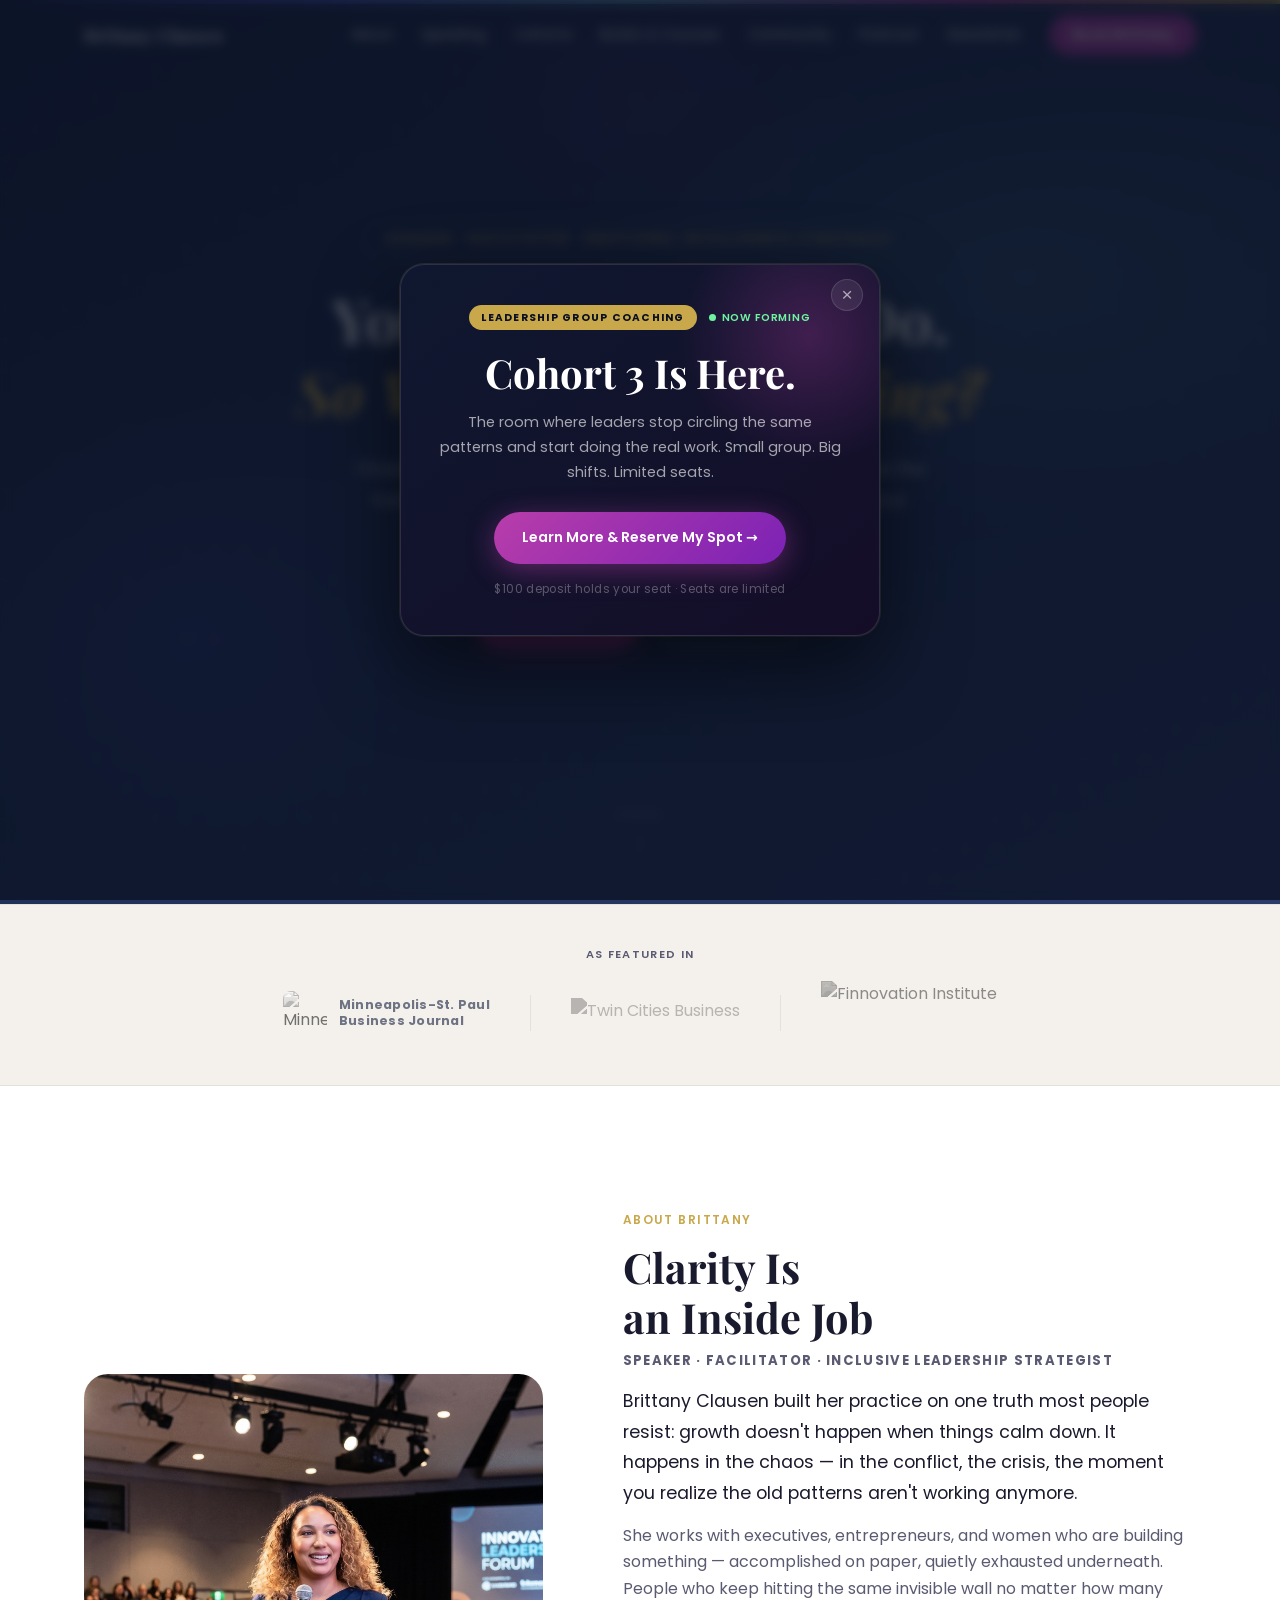
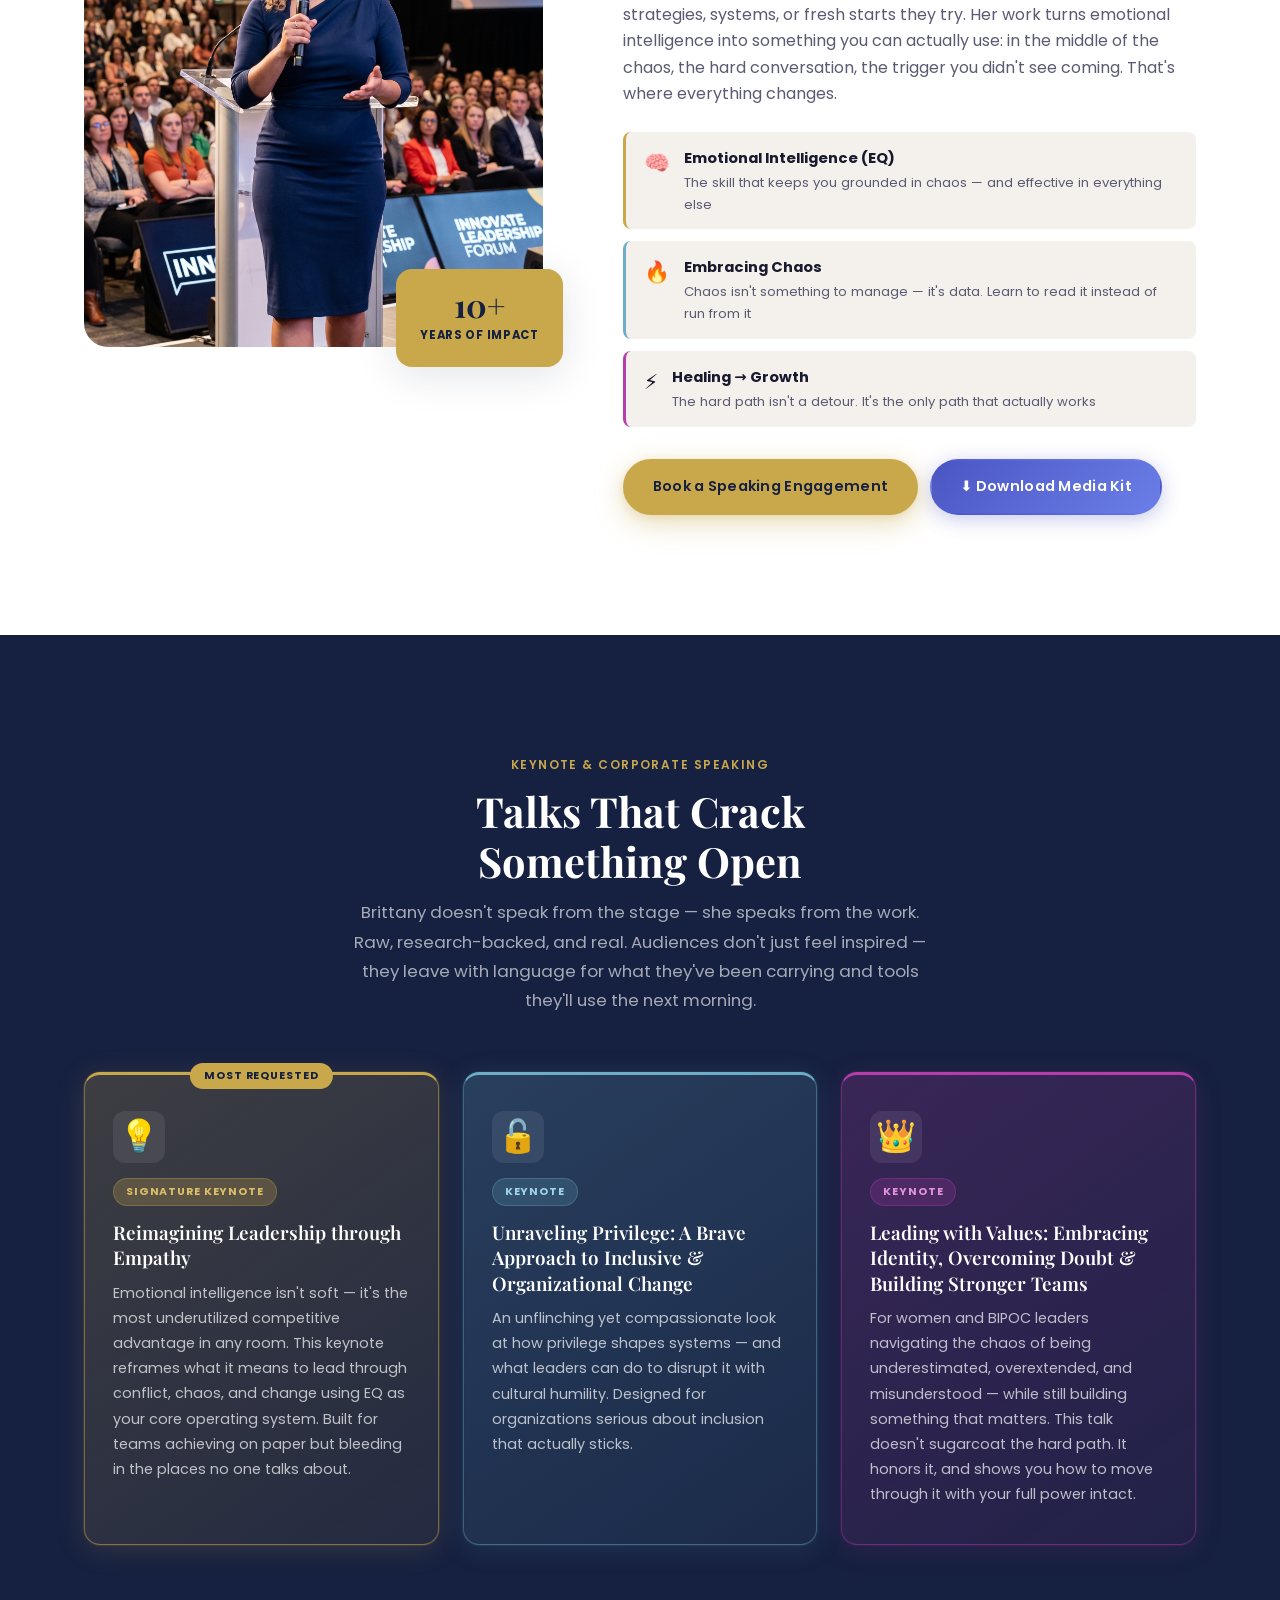
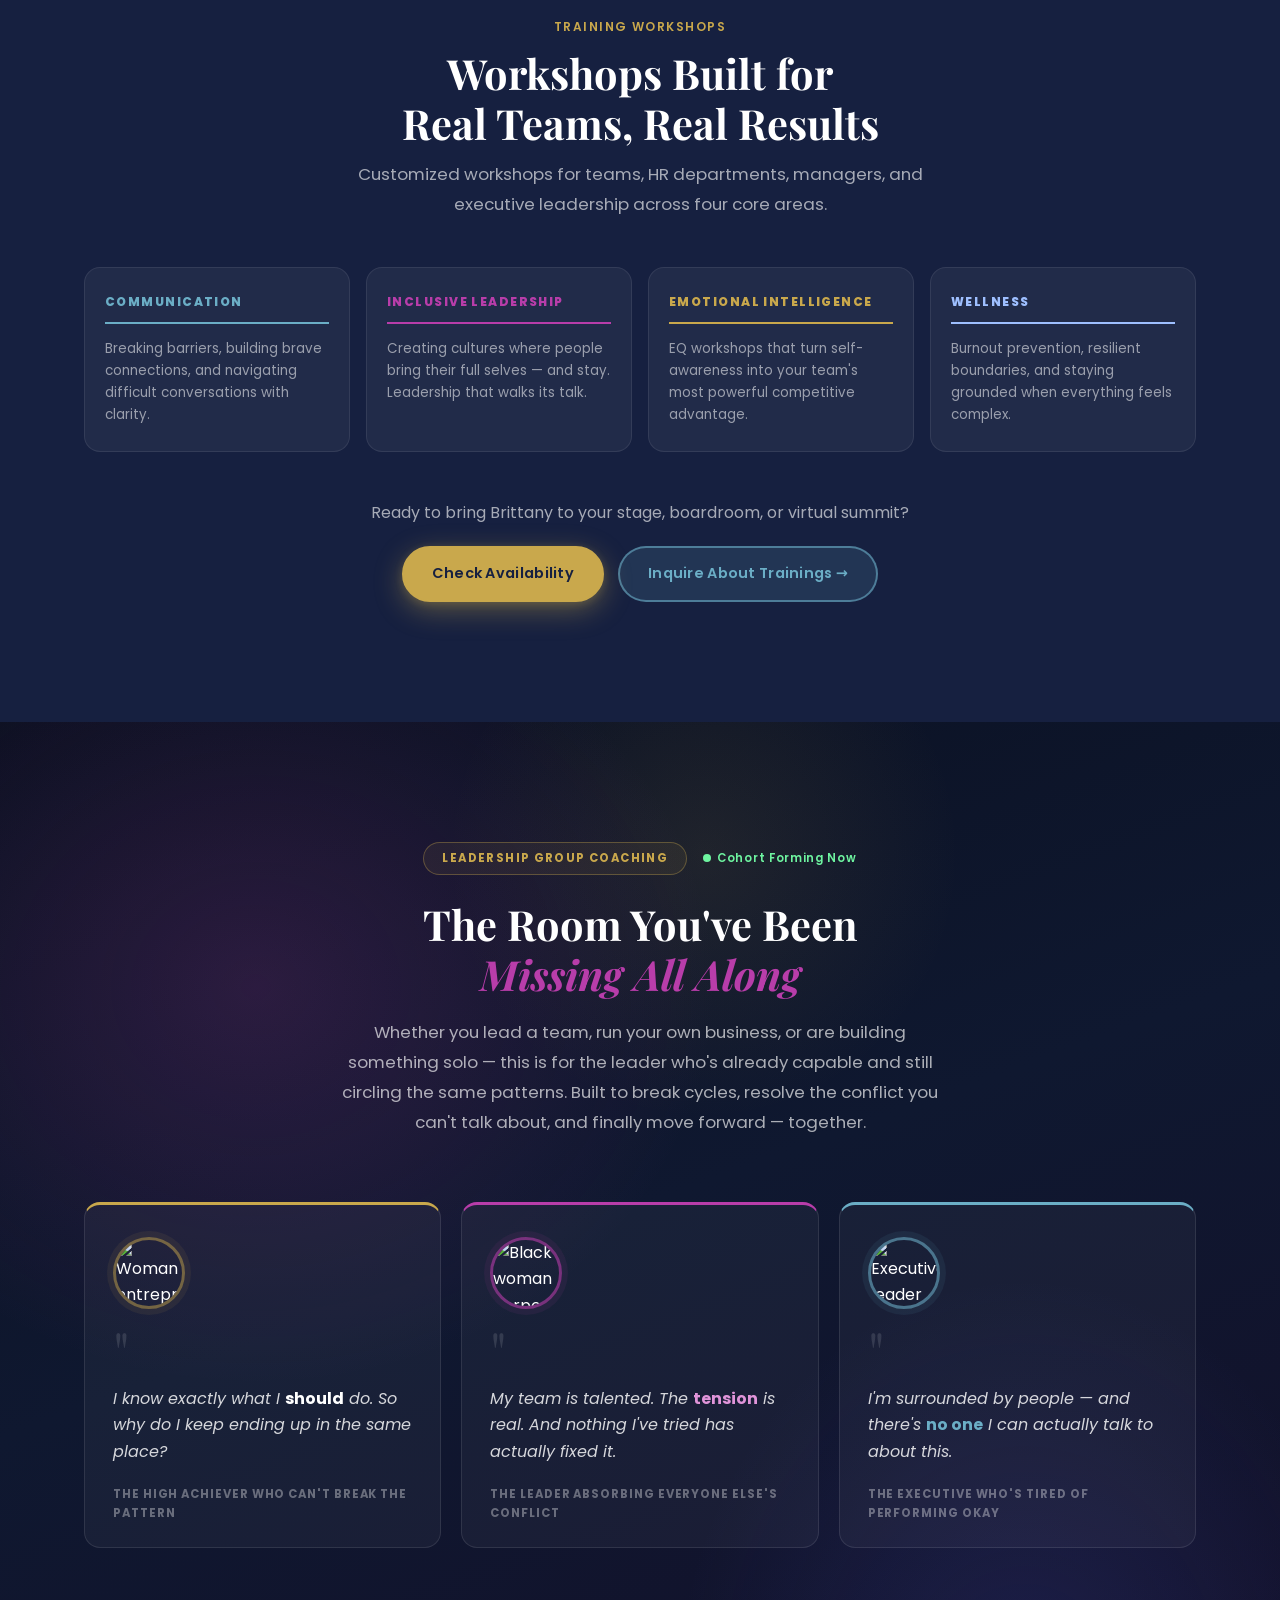
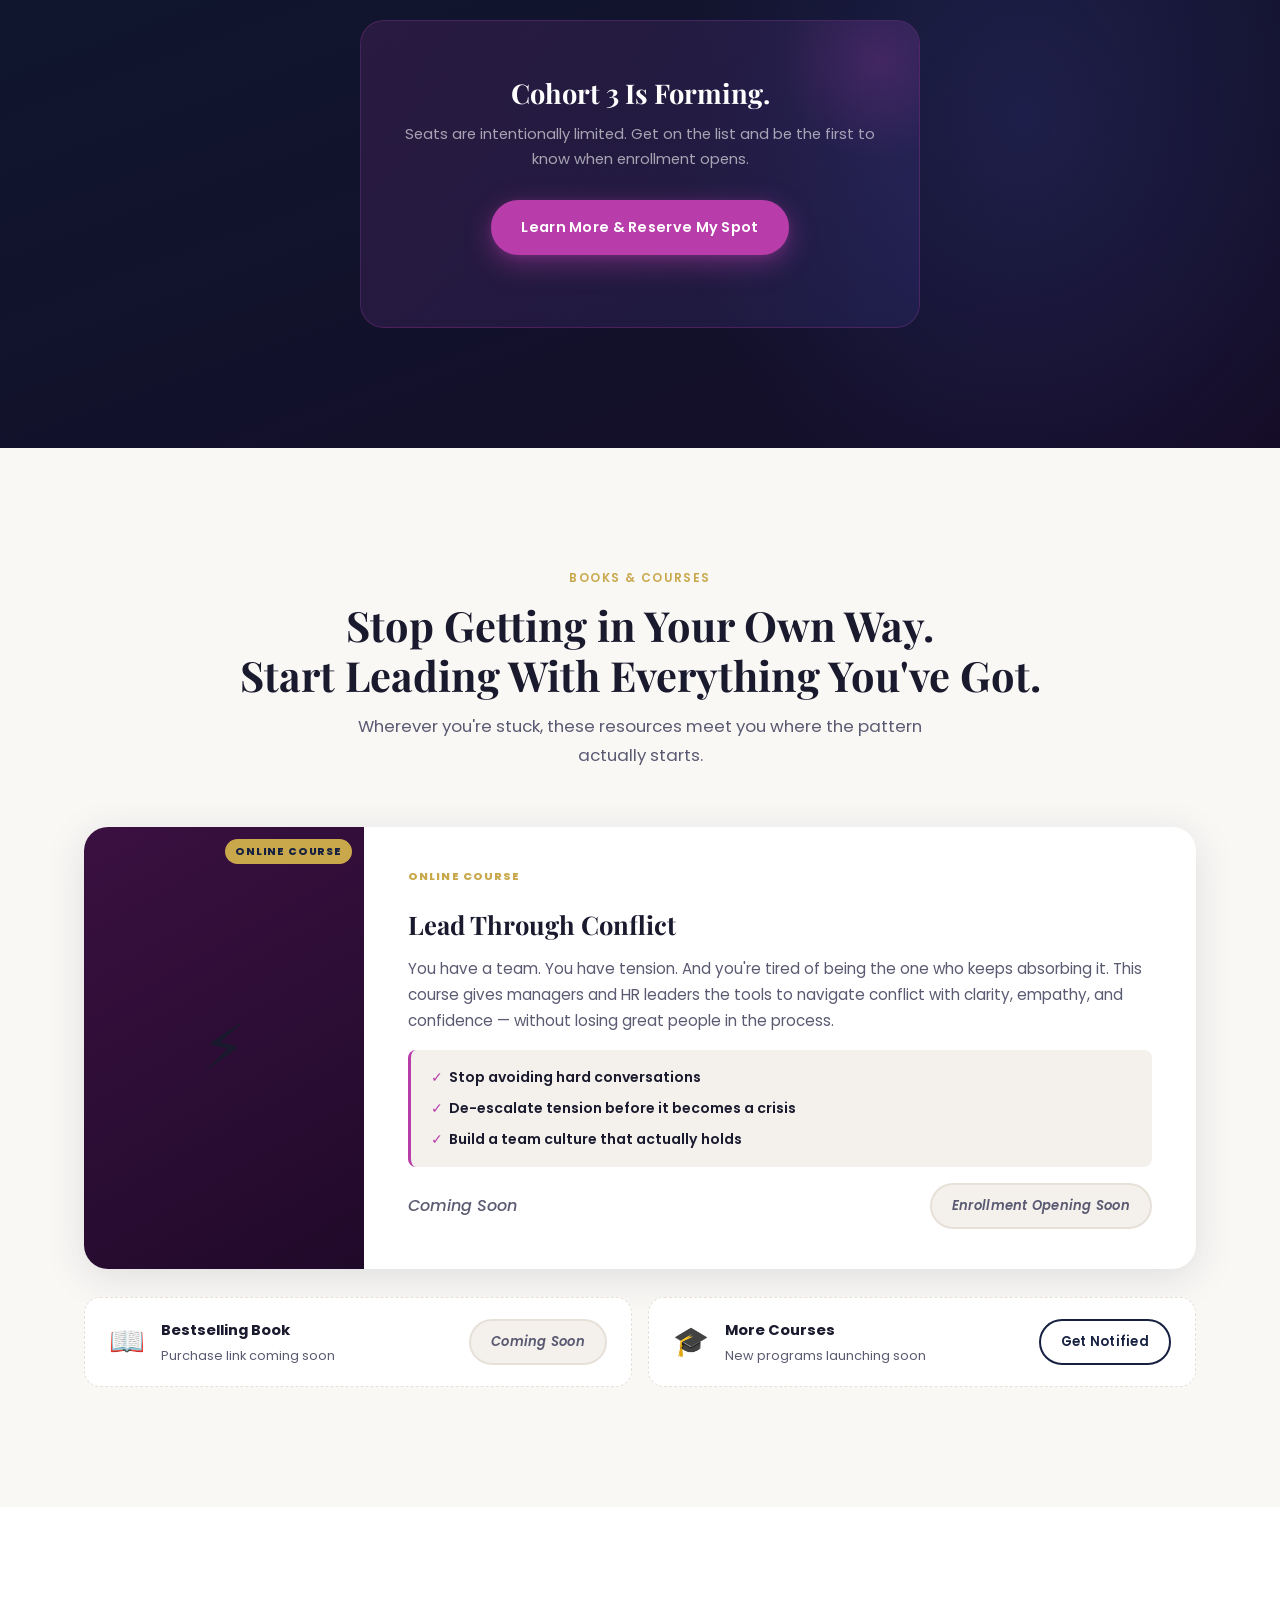
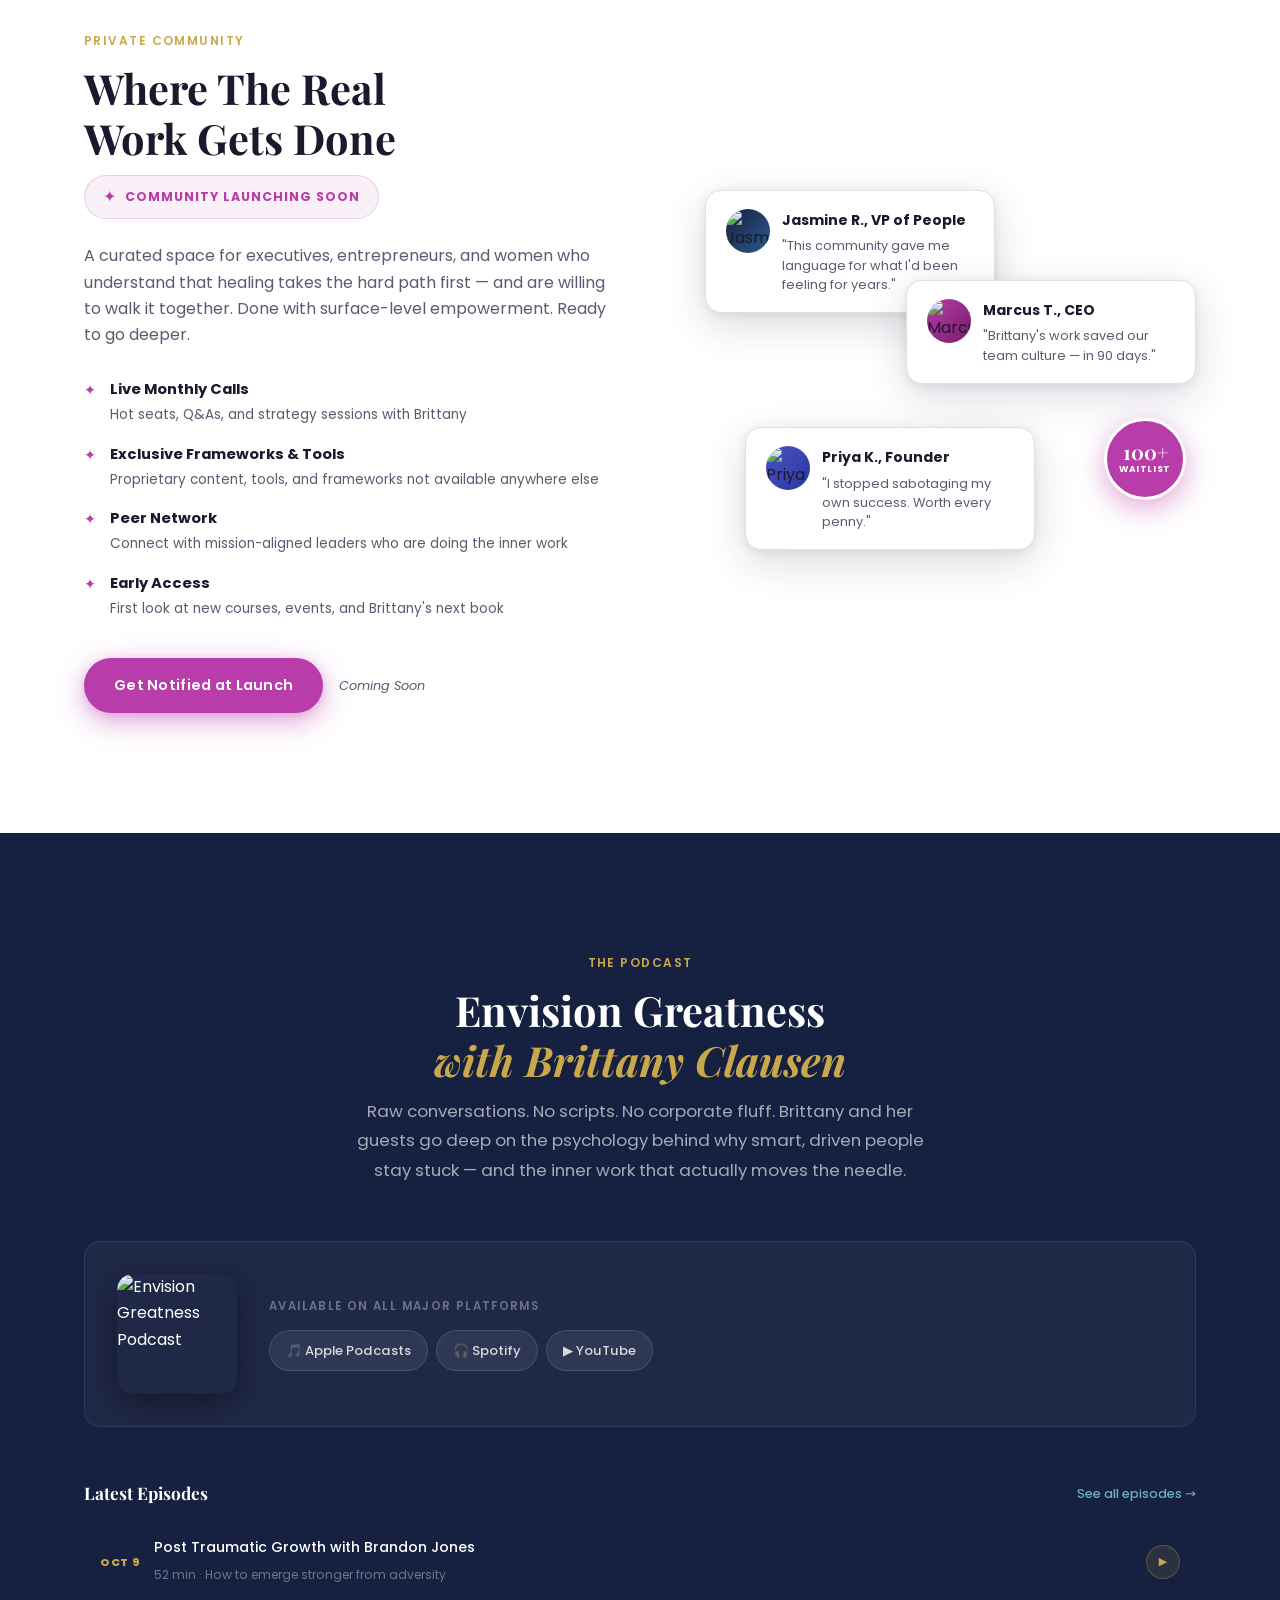
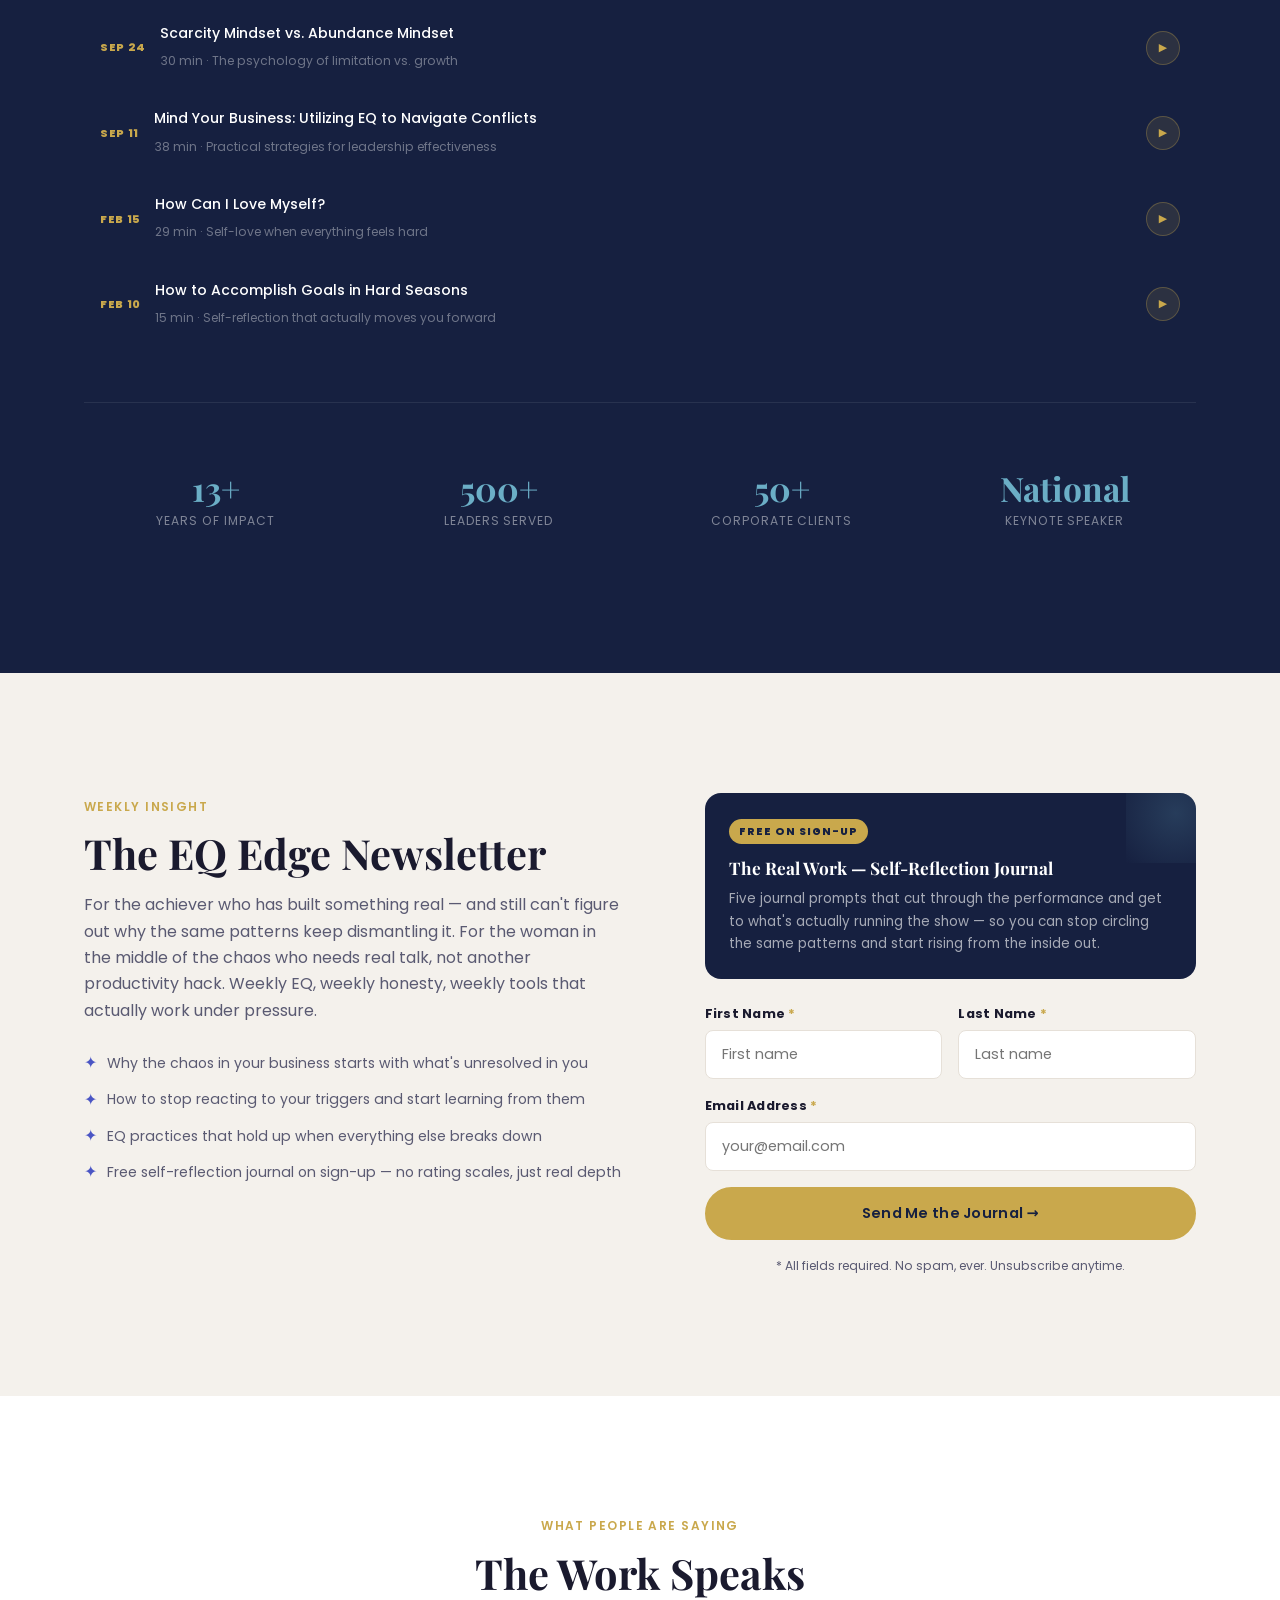
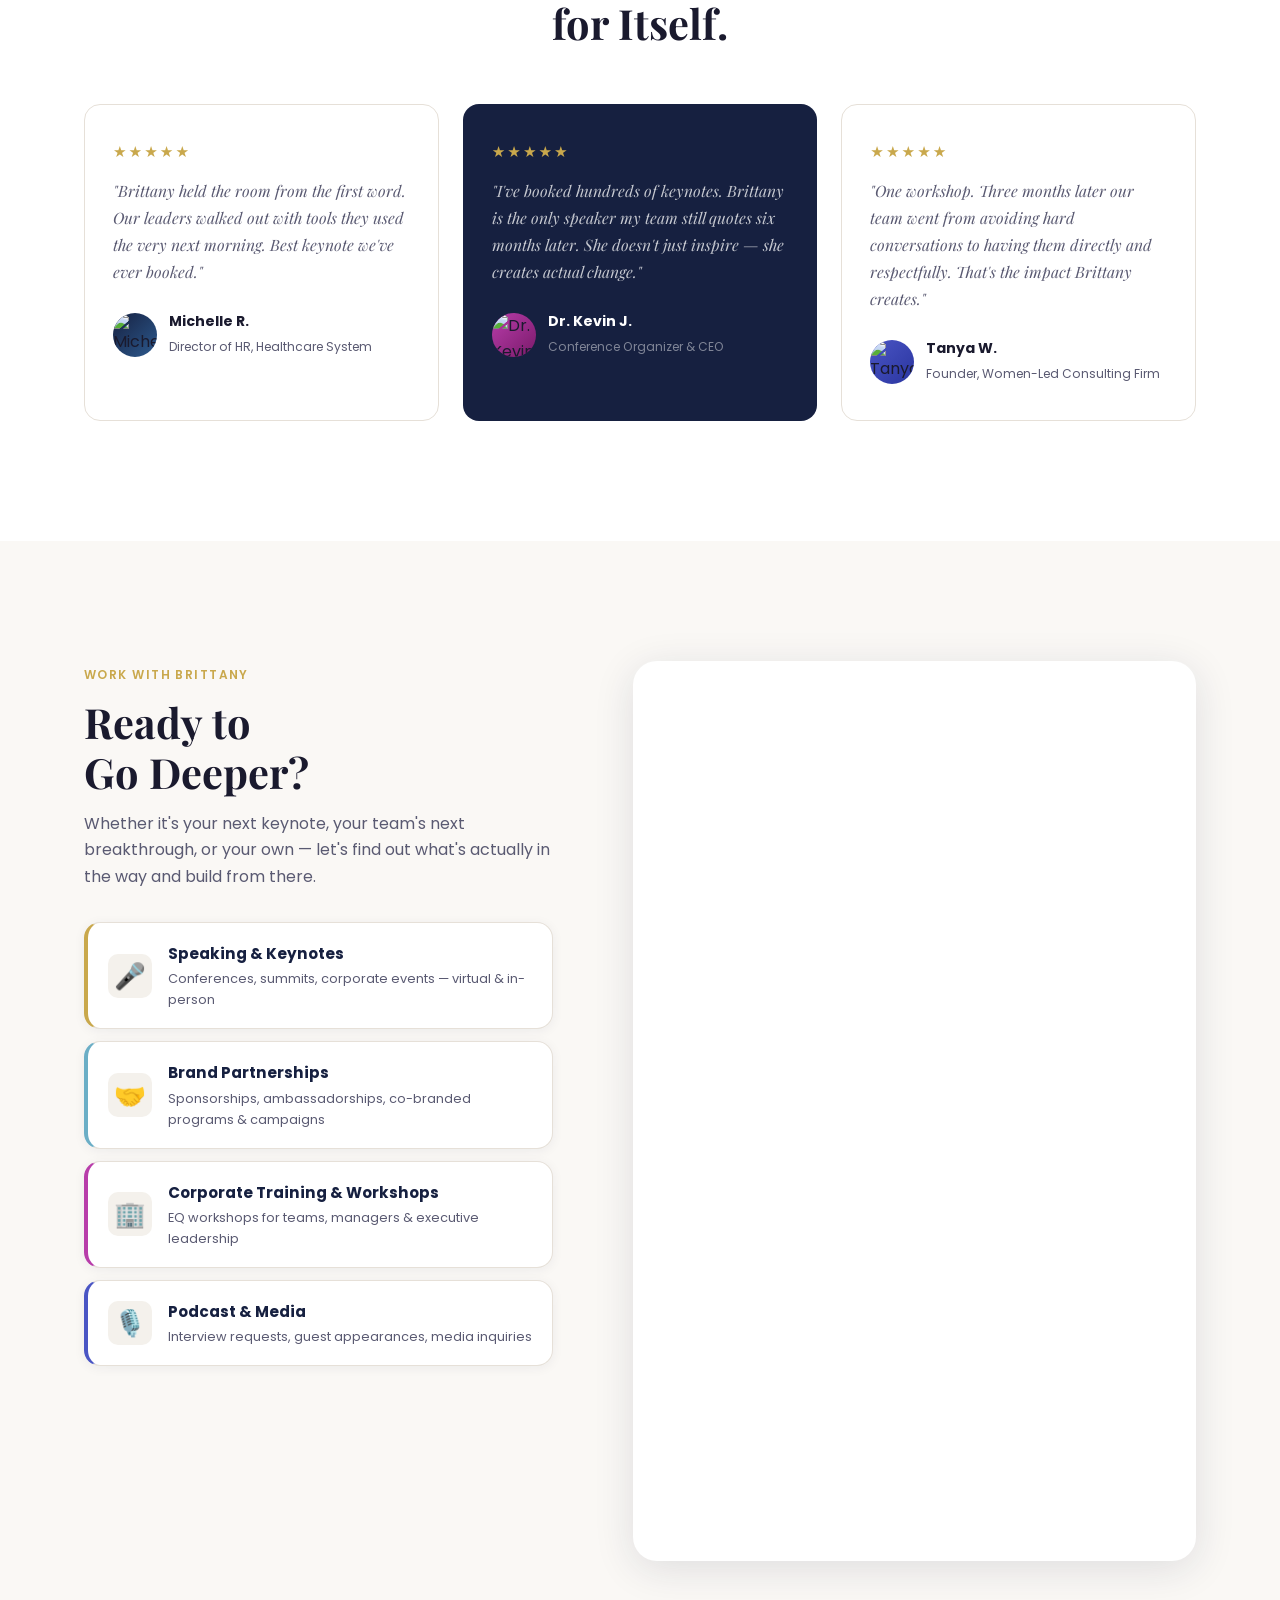
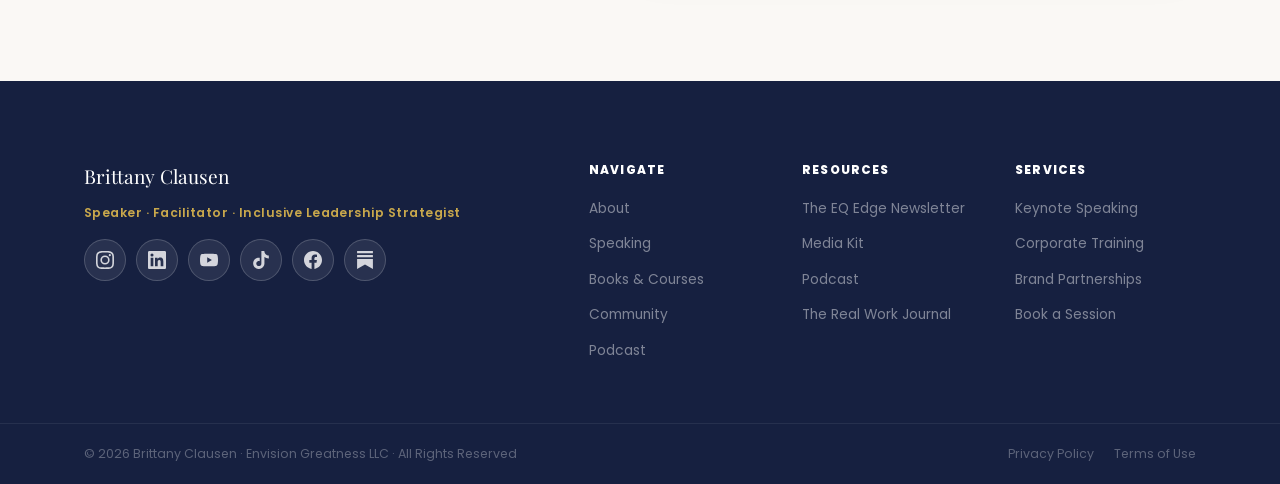
==== commit 3c6308fb: "Popup: punchier copy, remove Google Meet, 3s delay Co-Authored-By: Claude Sonnet 4.6 <noreply@anthro" ====
--- a/index.html
+++ b/index.html
@@ -710,7 +710,7 @@
           <span class="cohort-popup-live"><span class="cohort-popup-dot"></span>Now Forming</span>
         </div>
         <h2 class="cohort-popup-title">Cohort 3 Is Here.</h2>
-        <p class="cohort-popup-sub">A curated, EBF-powered group coaching experience for leaders, business owners, and solopreneurs ready to break cycles and lead differently — together, online via Google Meet.</p>
+        <p class="cohort-popup-sub">The room where leaders stop circling the same patterns and start doing the real work. Small group. Big shifts. Limited seats.</p>
         <a href="/cohort" class="cohort-popup-btn">Learn More &amp; Reserve My Spot →</a>
         <p class="cohort-popup-note">$100 deposit holds your seat · Seats are limited</p>
       </div>
@@ -839,7 +839,7 @@
       var popup = document.getElementById('cohortPopup');
       var closeBtn = document.getElementById('cohortPopupClose');
       var backdrop = popup.querySelector('.cohort-popup-backdrop');
-      setTimeout(function() { popup.removeAttribute('hidden'); }, 1800);
+      setTimeout(function() { popup.removeAttribute('hidden'); }, 3000);
       function dismiss() { popup.setAttribute('hidden', ''); }
       closeBtn.addEventListener('click', dismiss);
       backdrop.addEventListener('click', dismiss);
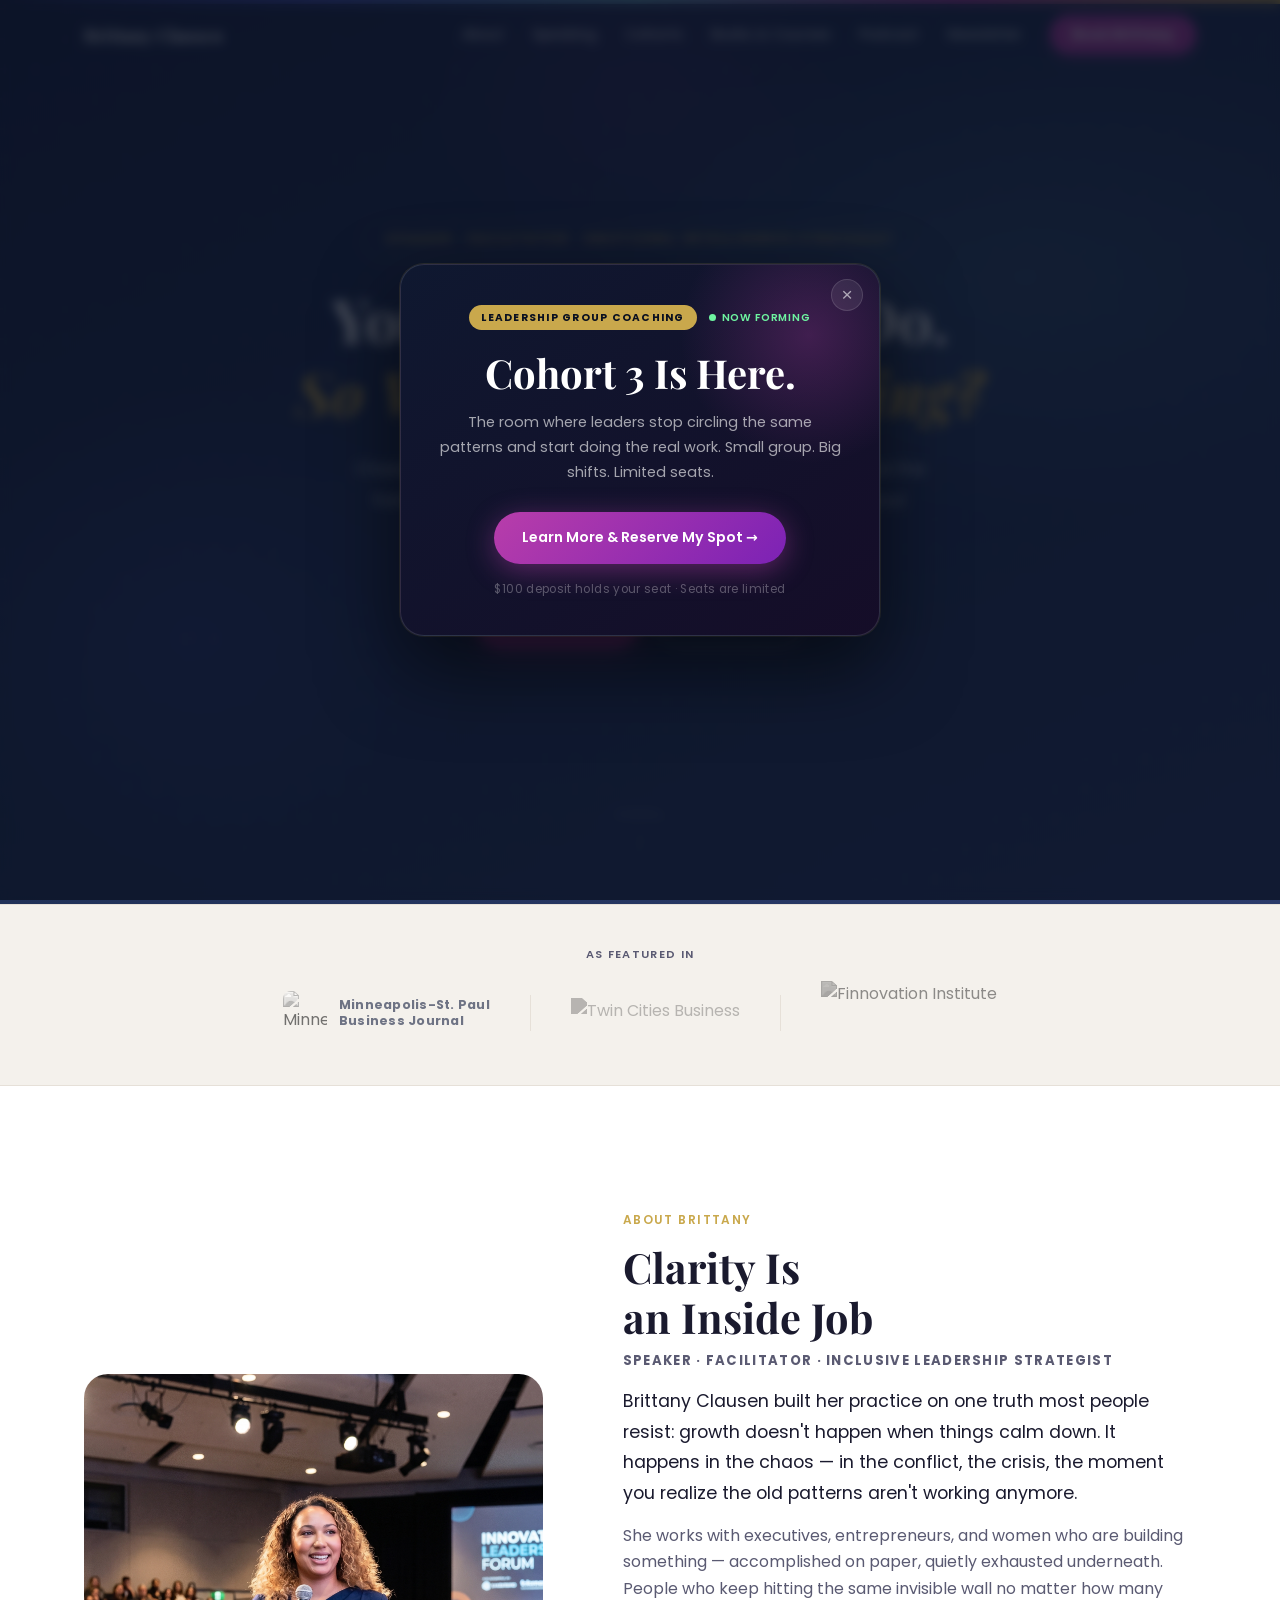
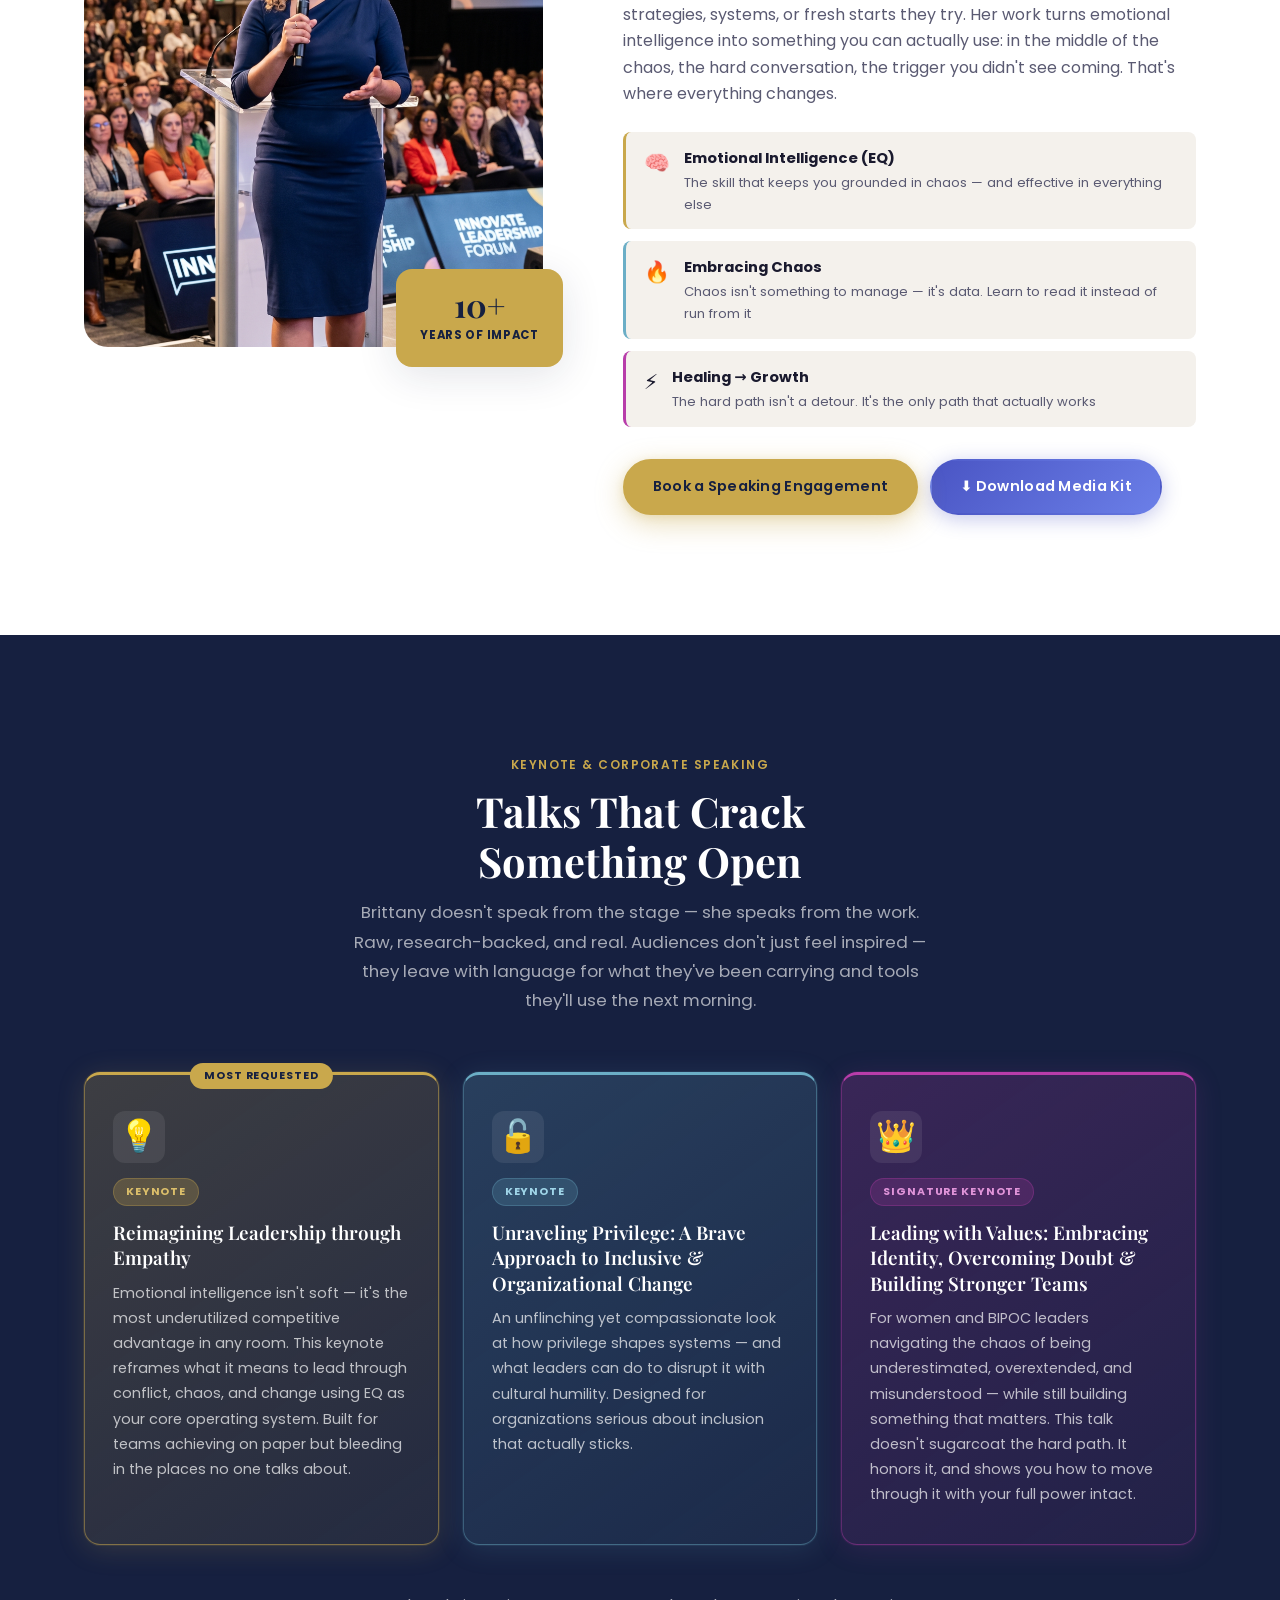
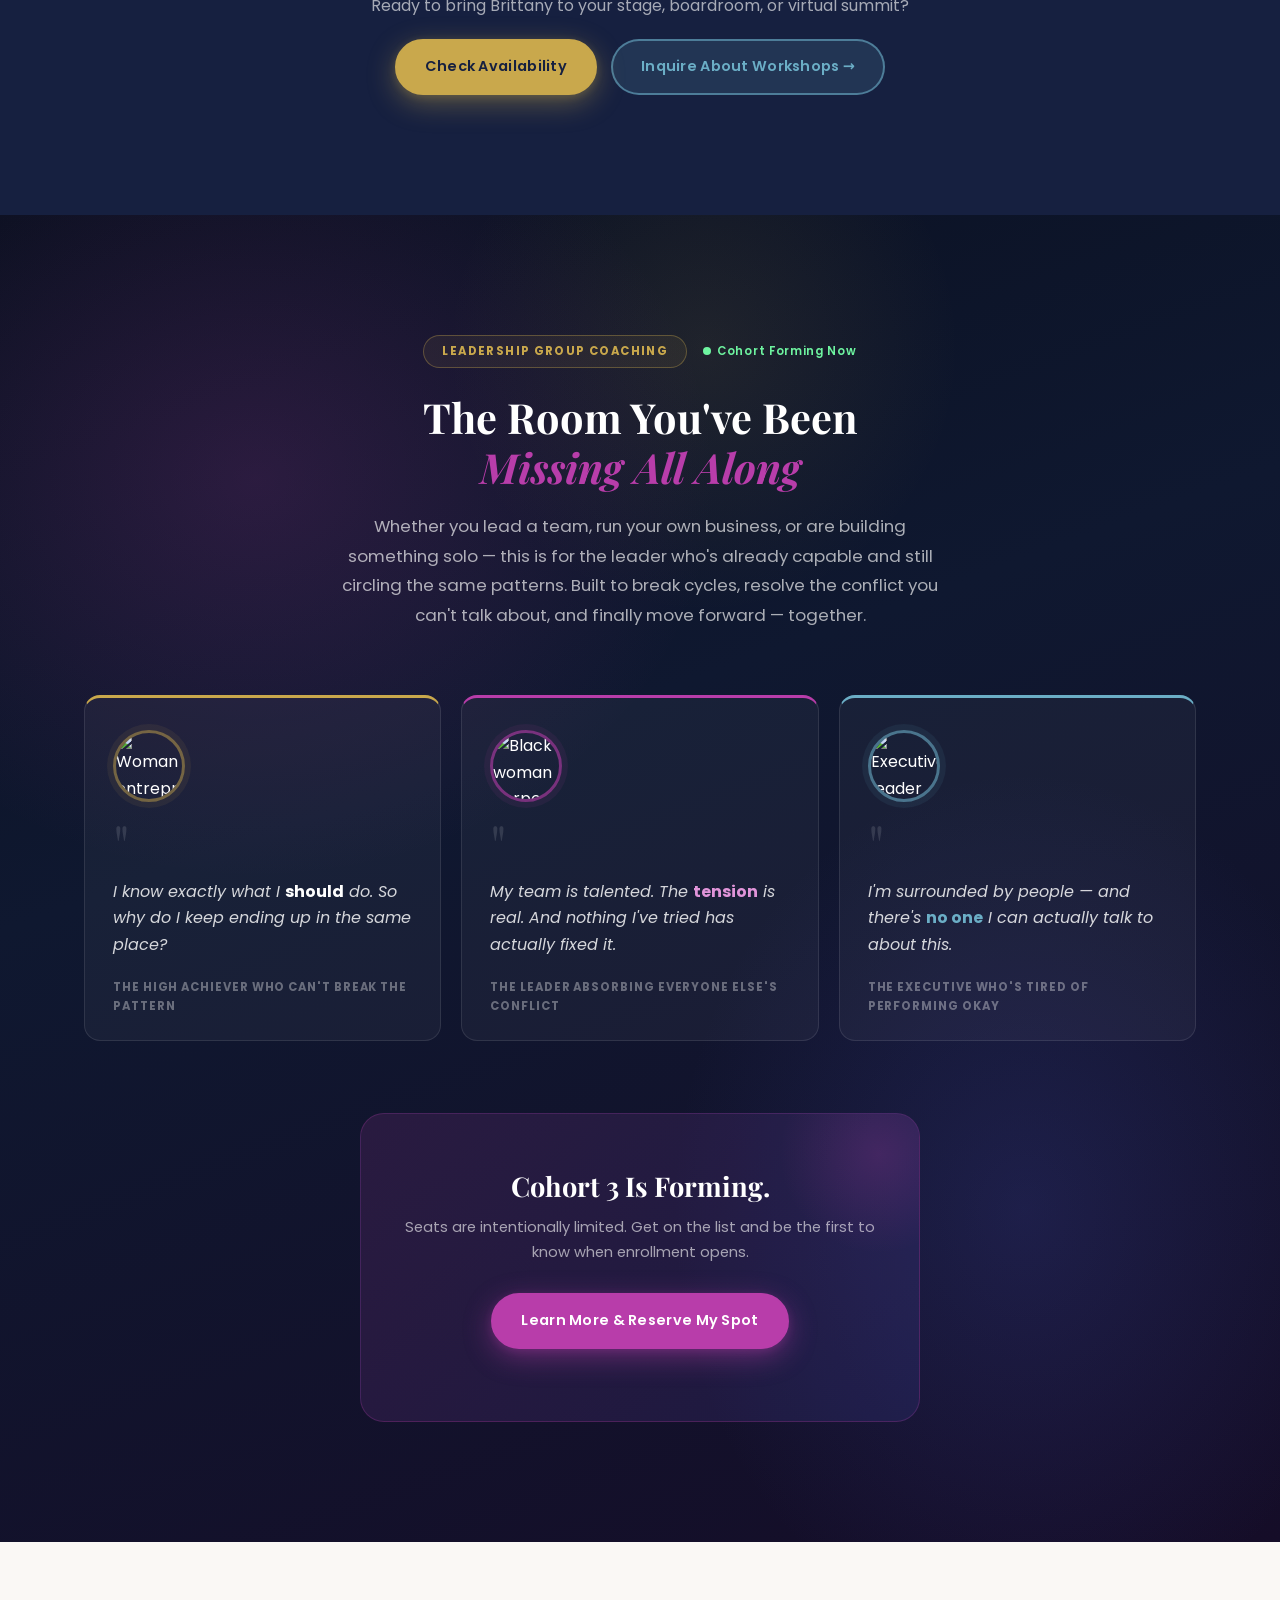
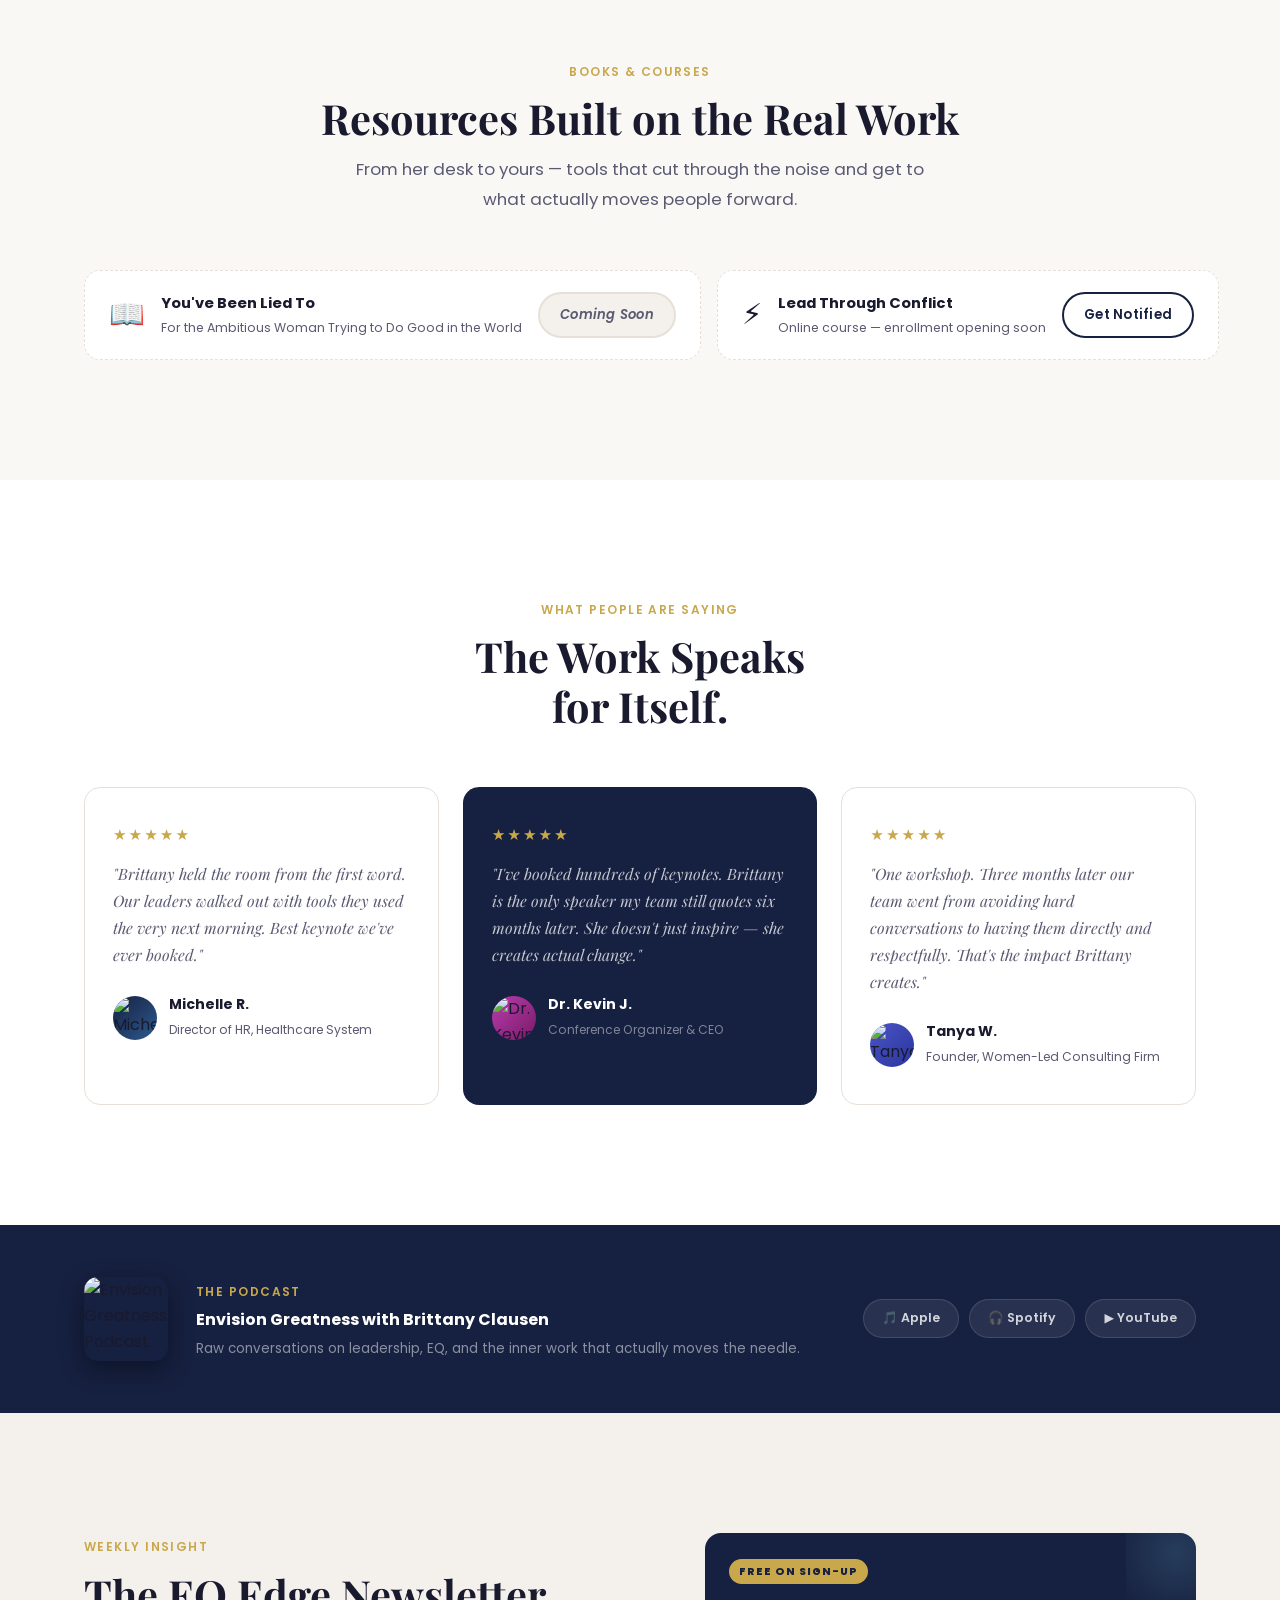
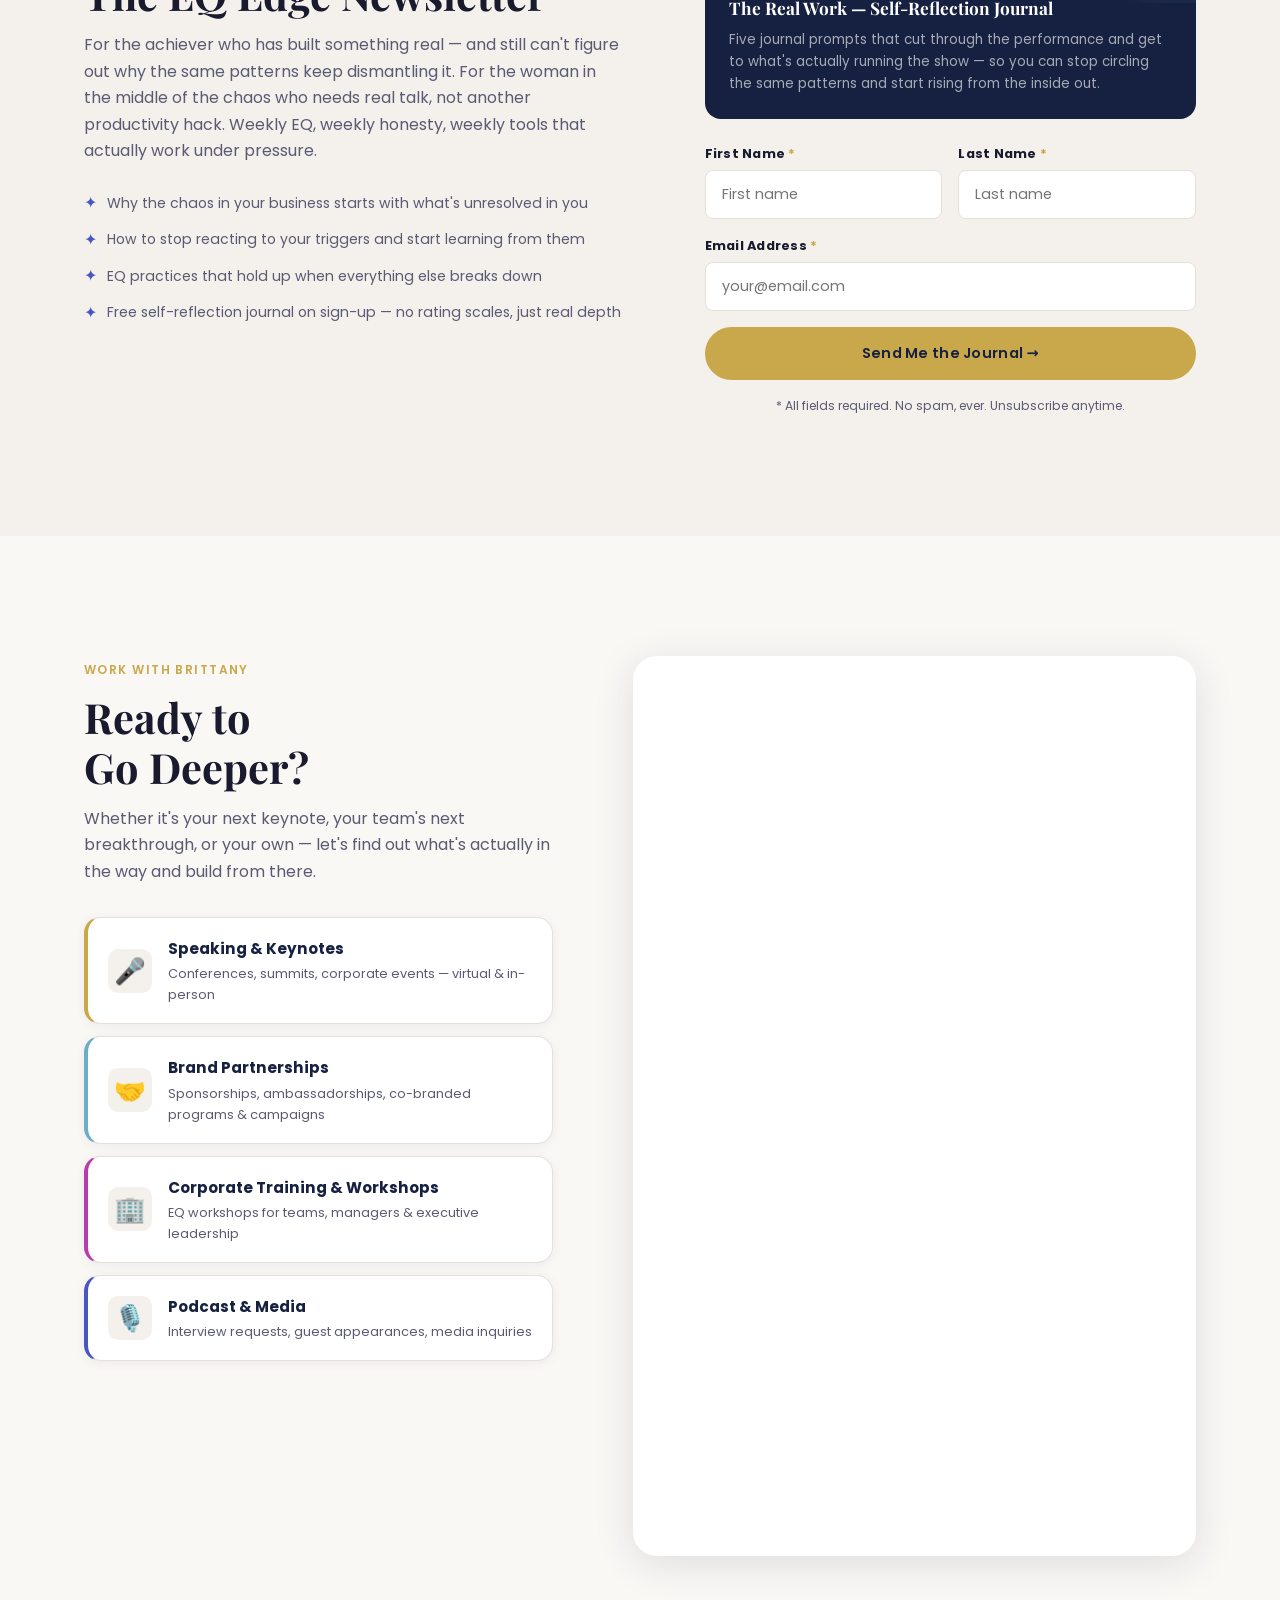
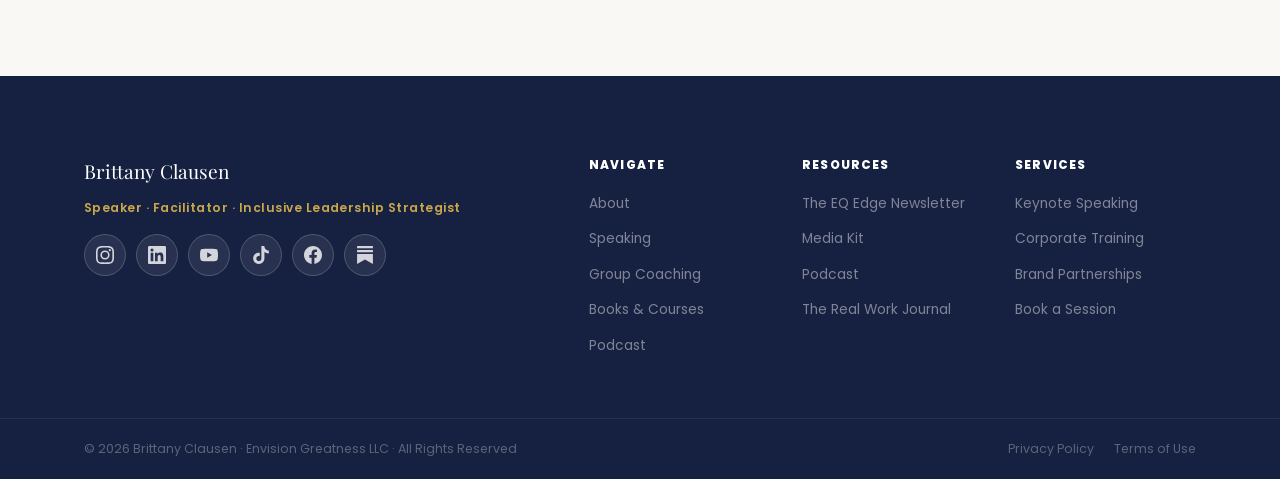
==== commit c2d5f041: "Shorten homepage, move Signature Keynote to pink card, update book title - Move "Signature Keynote" " ====
--- a/index.html
+++ b/index.html
@@ -27,8 +27,7 @@
         <li><a href="#speaking">Speaking</a></li>
         <li><a href="#cohort">Cohorts</a></li>
         <li><a href="#books">Books & Courses</a></li>
-        <li><a href="#community">Community</a></li>
-        <li><a href="#podcast">Podcast</a></li>
+        <li><a href="https://podcasts.apple.com/us/podcast/envision-greatness/id1498317400" target="_blank" rel="noopener">Podcast</a></li>
         <li><a href="#newsletter">Newsletter</a></li>
         <li><a href="#contact" class="nav-cta">Book Brittany</a></li>
       </ul>
@@ -143,7 +142,7 @@
       <div class="speaking-grid">
         <div class="speaking-card featured">
           <div class="speaking-card-icon">💡</div>
-          <span class="topic-tag gold-tag">Signature Keynote</span>
+          <span class="topic-tag gold-tag">Keynote</span>
           <h3>Reimagining Leadership through Empathy</h3>
           <p>Emotional intelligence isn't soft — it's the most underutilized competitive advantage in any room. This keynote reframes what it means to lead through conflict, chaos, and change using EQ as your core operating system. Built for teams achieving on paper but bleeding in the places no one talks about.</p>
           <span class="card-tag">Most Requested</span>
@@ -156,35 +155,9 @@
         </div>
         <div class="speaking-card mag-theme">
           <div class="speaking-card-icon">👑</div>
-          <span class="topic-tag mag-tag">Keynote</span>
+          <span class="topic-tag mag-tag">Signature Keynote</span>
           <h3>Leading with Values: Embracing Identity, Overcoming Doubt &amp; Building Stronger Teams</h3>
           <p>For women and BIPOC leaders navigating the chaos of being underestimated, overextended, and misunderstood — while still building something that matters. This talk doesn't sugarcoat the hard path. It honors it, and shows you how to move through it with your full power intact.</p>
-        </div>
-      </div>
-
-      <!-- Training Workshops -->
-      <div class="section-header center" style="margin-top: 72px; margin-bottom: 32px;">
-        <span class="section-eyebrow">Training Workshops</span>
-        <h2>Workshops Built for<br />Real Teams, Real Results</h2>
-        <p class="section-sub">Customized workshops for teams, HR departments, managers, and executive leadership across four core areas.</p>
-      </div>
-
-      <div class="trainings-grid">
-        <div class="training-cat">
-          <div class="training-cat-title">Communication</div>
-          <p class="training-cat-desc">Breaking barriers, building brave connections, and navigating difficult conversations with clarity.</p>
-        </div>
-        <div class="training-cat">
-          <div class="training-cat-title">Inclusive Leadership</div>
-          <p class="training-cat-desc">Creating cultures where people bring their full selves — and stay. Leadership that walks its talk.</p>
-        </div>
-        <div class="training-cat">
-          <div class="training-cat-title">Emotional Intelligence</div>
-          <p class="training-cat-desc">EQ workshops that turn self-awareness into your team's most powerful competitive advantage.</p>
-        </div>
-        <div class="training-cat">
-          <div class="training-cat-title">Wellness</div>
-          <p class="training-cat-desc">Burnout prevention, resilient boundaries, and staying grounded when everything feels complex.</p>
         </div>
       </div>
 
@@ -192,7 +165,7 @@
         <p>Ready to bring Brittany to your stage, boardroom, or virtual summit?</p>
         <div style="display:flex; gap:14px; justify-content:center; flex-wrap:wrap;">
           <a href="#contact" class="btn btn-primary">Check Availability</a>
-          <a href="#contact" class="btn btn-inquire">Inquire About Trainings →</a>
+          <a href="#contact" class="btn btn-inquire">Inquire About Workshops →</a>
         </div>
       </div>
     </div>
@@ -256,220 +229,89 @@
     <div class="container">
       <div class="section-header center">
         <span class="section-eyebrow">Books &amp; Courses</span>
-        <h2>Stop Getting in Your Own Way.<br />Start Leading With Everything You've Got.</h2>
-        <p class="section-sub">Wherever you're stuck, these resources meet you where the pattern actually starts.</p>
-      </div>
-      <div class="shop-featured">
-
-        <!-- Featured Course -->
-        <div class="shop-card-hero">
-          <div class="shop-hero-visual">
-            <span class="shop-hero-icon">⚡</span>
-            <span class="course-label">Online Course</span>
-          </div>
-          <div class="shop-hero-body">
-            <span class="card-type">Online Course</span>
-            <h3>Lead Through Conflict</h3>
-            <p>You have a team. You have tension. And you're tired of being the one who keeps absorbing it. This course gives managers and HR leaders the tools to navigate conflict with clarity, empathy, and confidence — without losing great people in the process.</p>
-            <ul class="course-outcomes">
-              <li>Stop avoiding hard conversations</li>
-              <li>De-escalate tension before it becomes a crisis</li>
-              <li>Build a team culture that actually holds</li>
-            </ul>
-            <div class="shop-card-footer">
-              <span class="price coming">Coming Soon</span>
-              <span class="btn btn-coming btn-sm">Enrollment Opening Soon</span>
-            </div>
-          </div>
-        </div>
-
-        <!-- Coming Soon teaser -->
-        <div class="shop-coming-row">
-          <div class="shop-coming-card">
-            <span class="coming-icon">📖</span>
-            <div>
-              <strong>Bestselling Book</strong>
-              <p>Purchase link coming soon</p>
-            </div>
-            <span class="btn btn-coming btn-sm">Coming Soon</span>
-          </div>
-          <div class="shop-coming-card">
-            <span class="coming-icon">🎓</span>
-            <div>
-              <strong>More Courses</strong>
-              <p>New programs launching soon</p>
-            </div>
-            <a href="#newsletter" class="btn btn-outline btn-sm">Get Notified</a>
-          </div>
-        </div>
-
-      </div>
-    </div>
-  </section>
-
-  <!-- COMMUNITY -->
-  <section id="community" class="community">
-    <div class="container community-inner">
-      <div class="community-text">
-        <span class="section-eyebrow">Private Community</span>
-        <h2>Where The Real<br />Work Gets Done</h2>
-        <div class="coming-soon-banner">
-          <span>✦</span> Community Launching Soon
-        </div>
-        <p>A curated space for executives, entrepreneurs, and women who understand that healing takes the hard path first — and are willing to walk it together. Done with surface-level empowerment. Ready to go deeper.</p>
-        <ul class="community-perks">
-          <li>
-            <span class="perk-icon">✦</span>
-            <div>
-              <strong>Live Monthly Calls</strong>
-              <span>Hot seats, Q&amp;As, and strategy sessions with Brittany</span>
-            </div>
-          </li>
-          <li>
-            <span class="perk-icon">✦</span>
-            <div>
-              <strong>Exclusive Frameworks &amp; Tools</strong>
-              <span>Proprietary content, tools, and frameworks not available anywhere else</span>
-            </div>
-          </li>
-          <li>
-            <span class="perk-icon">✦</span>
-            <div>
-              <strong>Peer Network</strong>
-              <span>Connect with mission-aligned leaders who are doing the inner work</span>
-            </div>
-          </li>
-          <li>
-            <span class="perk-icon">✦</span>
-            <div>
-              <strong>Early Access</strong>
-              <span>First look at new courses, events, and Brittany's next book</span>
-            </div>
-          </li>
-        </ul>
-        <div class="community-actions">
-          <a href="#newsletter" class="btn btn-magenta">Get Notified at Launch</a>
-          <span class="community-platform">Coming Soon</span>
-        </div>
-      </div>
-      <div class="community-visual">
-        <div class="community-card-stack">
-          <div class="comm-card c1">
-            <div class="comm-avatar"><img src="https://images.unsplash.com/photo-1531123897727-8f129e1688ce?w=80&h=80&fit=crop&crop=faces&auto=format" alt="Jasmine R." class="avatar-img" /></div>
-            <div class="comm-text">
-              <strong>Jasmine R., VP of People</strong>
-              <p>"This community gave me language for what I'd been feeling for years."</p>
-            </div>
-          </div>
-          <div class="comm-card c2">
-            <div class="comm-avatar av2"><img src="https://images.unsplash.com/photo-1506277886164-e25aa3f4ef7f?w=80&h=80&fit=crop&crop=faces&auto=format" alt="Marcus T." class="avatar-img" /></div>
-            <div class="comm-text">
-              <strong>Marcus T., CEO</strong>
-              <p>"Brittany's work saved our team culture — in 90 days."</p>
-            </div>
-          </div>
-          <div class="comm-card c3">
-            <div class="comm-avatar av3"><img src="https://images.unsplash.com/photo-1573496359142-b8d87734a5a2?w=80&h=80&fit=crop&crop=faces&auto=format" alt="Priya K." class="avatar-img" /></div>
-            <div class="comm-text">
-              <strong>Priya K., Founder</strong>
-              <p>"I stopped sabotaging my own success. Worth every penny."</p>
-            </div>
-          </div>
-          <div class="comm-badge">
-            <strong>100+</strong>
-            <span>Waitlist</span>
-          </div>
-        </div>
-      </div>
-    </div>
-  </section>
-
-  <!-- PODCAST -->
-  <section id="podcast" class="podcast">
+        <h2>Resources Built on the Real Work</h2>
+        <p class="section-sub">From her desk to yours — tools that cut through the noise and get to what actually moves people forward.</p>
+      </div>
+      <div class="shop-coming-row">
+        <div class="shop-coming-card">
+          <span class="coming-icon">📖</span>
+          <div>
+            <strong>You've Been Lied To</strong>
+            <p>For the Ambitious Woman Trying to Do Good in the World</p>
+          </div>
+          <span class="btn btn-coming btn-sm">Coming Soon</span>
+        </div>
+        <div class="shop-coming-card">
+          <span class="coming-icon">⚡</span>
+          <div>
+            <strong>Lead Through Conflict</strong>
+            <p>Online course — enrollment opening soon</p>
+          </div>
+          <a href="#newsletter" class="btn btn-outline btn-sm">Get Notified</a>
+        </div>
+      </div>
+    </div>
+  </section>
+
+  <!-- TESTIMONIALS -->
+  <section class="testimonials">
     <div class="container">
       <div class="section-header center">
-        <span class="section-eyebrow">The Podcast</span>
-        <h2>Envision Greatness<br /><em>with Brittany Clausen</em></h2>
-        <p class="section-sub">Raw conversations. No scripts. No corporate fluff. Brittany and her guests go deep on the psychology behind why smart, driven people stay stuck — and the inner work that actually moves the needle.</p>
-      </div>
-      <div class="podcast-hero">
-        <div class="podcast-hero-art">
-          <img src="https://is1-ssl.mzstatic.com/image/thumb/Podcasts211/v4/f7/f6/27/f7f627cd-bad7-15c7-de2b-5be6082743f5/mza_1883998575004552545.jpg/600x600bb.jpg" alt="Envision Greatness Podcast" class="podcast-cover-img" />
-        </div>
-        <div class="podcast-hero-info">
-          <p class="podcast-label">Available on all major platforms</p>
-          <div class="podcast-platforms">
-            <a href="https://podcasts.apple.com/us/podcast/envision-greatness/id1498317400" target="_blank" rel="noopener" class="platform-btn">🎵 Apple Podcasts</a>
-            <a href="https://podcasts.apple.com/us/podcast/envision-greatness/id1498317400" target="_blank" rel="noopener" class="platform-btn">🎧 Spotify</a>
-            <a href="https://www.youtube.com/@thebrittanyclausen" target="_blank" rel="noopener" class="platform-btn">▶ YouTube</a>
-          </div>
-        </div>
-      </div>
-
-      <div class="podcast-episodes-section">
-        <div class="podcast-episodes-header">
-          <h3>Latest Episodes</h3>
-          <a href="https://podcasts.apple.com/us/podcast/envision-greatness/id1498317400" target="_blank" rel="noopener" class="podcast-all-link">See all episodes →</a>
-        </div>
-        <div class="episode-list" id="episode-list">
-          <div class="episode-item">
-            <div class="ep-num">OCT 9</div>
-            <div class="ep-info">
-              <strong>Post Traumatic Growth with Brandon Jones</strong>
-              <span>52 min · How to emerge stronger from adversity</span>
-            </div>
-            <a href="https://podcasts.apple.com/us/podcast/envision-greatness/id1498317400" target="_blank" rel="noopener" class="ep-play">▶</a>
-          </div>
-          <div class="episode-item">
-            <div class="ep-num">SEP 24</div>
-            <div class="ep-info">
-              <strong>Scarcity Mindset vs. Abundance Mindset</strong>
-              <span>30 min · The psychology of limitation vs. growth</span>
-            </div>
-            <a href="https://podcasts.apple.com/us/podcast/envision-greatness/id1498317400" target="_blank" rel="noopener" class="ep-play">▶</a>
-          </div>
-          <div class="episode-item">
-            <div class="ep-num">SEP 11</div>
-            <div class="ep-info">
-              <strong>Mind Your Business: Utilizing EQ to Navigate Conflicts</strong>
-              <span>38 min · Practical strategies for leadership effectiveness</span>
-            </div>
-            <a href="https://podcasts.apple.com/us/podcast/envision-greatness/id1498317400" target="_blank" rel="noopener" class="ep-play">▶</a>
-          </div>
-          <div class="episode-item">
-            <div class="ep-num">FEB 15</div>
-            <div class="ep-info">
-              <strong>How Can I Love Myself?</strong>
-              <span>29 min · Self-love when everything feels hard</span>
-            </div>
-            <a href="https://podcasts.apple.com/us/podcast/envision-greatness/id1498317400" target="_blank" rel="noopener" class="ep-play">▶</a>
-          </div>
-          <div class="episode-item">
-            <div class="ep-num">FEB 10</div>
-            <div class="ep-info">
-              <strong>How to Accomplish Goals in Hard Seasons</strong>
-              <span>15 min · Self-reflection that actually moves you forward</span>
-            </div>
-            <a href="https://podcasts.apple.com/us/podcast/envision-greatness/id1498317400" target="_blank" rel="noopener" class="ep-play">▶</a>
-          </div>
-        </div>
-      </div>
-      <div class="podcast-stats">
-        <div class="pod-stat">
-          <strong>13+</strong>
-          <span>Years of Impact</span>
-        </div>
-        <div class="pod-stat">
-          <strong>500+</strong>
-          <span>Leaders Served</span>
-        </div>
-        <div class="pod-stat">
-          <strong>50+</strong>
-          <span>Corporate Clients</span>
-        </div>
-        <div class="pod-stat">
-          <strong>National</strong>
-          <span>Keynote Speaker</span>
+        <span class="section-eyebrow">What People Are Saying</span>
+        <h2>The Work Speaks<br />for Itself.</h2>
+      </div>
+      <div class="testimonials-grid">
+        <div class="testimonial-card">
+          <div class="stars">★★★★★</div>
+          <blockquote>"Brittany held the room from the first word. Our leaders walked out with tools they used the very next morning. Best keynote we've ever booked."</blockquote>
+          <div class="testimonial-author">
+            <div class="author-avatar ta1"><img src="https://images.unsplash.com/photo-1589156229687-496a31ad1d1f?w=80&h=80&fit=crop&crop=faces&auto=format" alt="Michelle R." class="avatar-img" /></div>
+            <div>
+              <strong>Michelle R.</strong>
+              <span>Director of HR, Healthcare System</span>
+            </div>
+          </div>
+        </div>
+        <div class="testimonial-card featured">
+          <div class="stars">★★★★★</div>
+          <blockquote>"I've booked hundreds of keynotes. Brittany is the only speaker my team still quotes six months later. She doesn't just inspire — she creates actual change."</blockquote>
+          <div class="testimonial-author">
+            <div class="author-avatar ta2"><img src="https://images.unsplash.com/photo-1507003211169-0a1dd7228f2d?w=80&h=80&fit=crop&crop=faces&auto=format" alt="Dr. Kevin J." class="avatar-img" /></div>
+            <div>
+              <strong>Dr. Kevin J.</strong>
+              <span>Conference Organizer &amp; CEO</span>
+            </div>
+          </div>
+        </div>
+        <div class="testimonial-card">
+          <div class="stars">★★★★★</div>
+          <blockquote>"One workshop. Three months later our team went from avoiding hard conversations to having them directly and respectfully. That's the impact Brittany creates."</blockquote>
+          <div class="testimonial-author">
+            <div class="author-avatar ta3"><img src="https://images.unsplash.com/photo-1580489944761-15a19d654956?w=80&h=80&fit=crop&crop=faces&auto=format" alt="Tanya W." class="avatar-img" /></div>
+            <div>
+              <strong>Tanya W.</strong>
+              <span>Founder, Women-Led Consulting Firm</span>
+            </div>
+          </div>
+        </div>
+      </div>
+    </div>
+  </section>
+
+  <!-- PODCAST STRIP -->
+  <section class="podcast-strip">
+    <div class="container">
+      <div class="podcast-strip-inner">
+        <img src="https://is1-ssl.mzstatic.com/image/thumb/Podcasts211/v4/f7/f6/27/f7f627cd-bad7-15c7-de2b-5be6082743f5/mza_1883998575004552545.jpg/600x600bb.jpg" alt="Envision Greatness Podcast" class="podcast-strip-art" />
+        <div class="podcast-strip-info">
+          <span class="section-eyebrow">The Podcast</span>
+          <strong>Envision Greatness with Brittany Clausen</strong>
+          <p>Raw conversations on leadership, EQ, and the inner work that actually moves the needle.</p>
+        </div>
+        <div class="podcast-strip-actions">
+          <a href="https://podcasts.apple.com/us/podcast/envision-greatness/id1498317400" target="_blank" rel="noopener" class="platform-chip">🎵 Apple</a>
+          <a href="https://podcasts.apple.com/us/podcast/envision-greatness/id1498317400" target="_blank" rel="noopener" class="platform-chip">🎧 Spotify</a>
+          <a href="https://www.youtube.com/@thebrittanyclausen" target="_blank" rel="noopener" class="platform-chip">▶ YouTube</a>
         </div>
       </div>
     </div>
@@ -524,51 +366,6 @@
             ⬇ Download The Real Work Journal
           </a>
           <p class="form-note" style="margin-top:10px;">Welcome to the EQ Edge. Your first issue is on its way.</p>
-        </div>
-      </div>
-    </div>
-  </section>
-
-  <!-- TESTIMONIALS -->
-  <section class="testimonials">
-    <div class="container">
-      <div class="section-header center">
-        <span class="section-eyebrow">What People Are Saying</span>
-        <h2>The Work Speaks<br />for Itself.</h2>
-      </div>
-      <div class="testimonials-grid">
-        <div class="testimonial-card">
-          <div class="stars">★★★★★</div>
-          <blockquote>"Brittany held the room from the first word. Our leaders walked out with tools they used the very next morning. Best keynote we've ever booked."</blockquote>
-          <div class="testimonial-author">
-            <div class="author-avatar ta1"><img src="https://images.unsplash.com/photo-1589156229687-496a31ad1d1f?w=80&h=80&fit=crop&crop=faces&auto=format" alt="Michelle R." class="avatar-img" /></div>
-            <div>
-              <strong>Michelle R.</strong>
-              <span>Director of HR, Healthcare System</span>
-            </div>
-          </div>
-        </div>
-        <div class="testimonial-card featured">
-          <div class="stars">★★★★★</div>
-          <blockquote>"I've booked hundreds of keynotes. Brittany is the only speaker my team still quotes six months later. She doesn't just inspire — she creates actual change."</blockquote>
-          <div class="testimonial-author">
-            <div class="author-avatar ta2"><img src="https://images.unsplash.com/photo-1507003211169-0a1dd7228f2d?w=80&h=80&fit=crop&crop=faces&auto=format" alt="Dr. Kevin J." class="avatar-img" /></div>
-            <div>
-              <strong>Dr. Kevin J.</strong>
-              <span>Conference Organizer &amp; CEO</span>
-            </div>
-          </div>
-        </div>
-        <div class="testimonial-card">
-          <div class="stars">★★★★★</div>
-          <blockquote>"One workshop. Three months later our team went from avoiding hard conversations to having them directly and respectfully. That's the impact Brittany creates."</blockquote>
-          <div class="testimonial-author">
-            <div class="author-avatar ta3"><img src="https://images.unsplash.com/photo-1580489944761-15a19d654956?w=80&h=80&fit=crop&crop=faces&auto=format" alt="Tanya W." class="avatar-img" /></div>
-            <div>
-              <strong>Tanya W.</strong>
-              <span>Founder, Women-Led Consulting Firm</span>
-            </div>
-          </div>
         </div>
       </div>
     </div>
@@ -660,9 +457,9 @@
           <ul>
             <li><a href="#about">About</a></li>
             <li><a href="#speaking">Speaking</a></li>
+            <li><a href="#cohort">Group Coaching</a></li>
             <li><a href="#books">Books &amp; Courses</a></li>
-            <li><a href="#community">Community</a></li>
-            <li><a href="#podcast">Podcast</a></li>
+            <li><a href="https://podcasts.apple.com/us/podcast/envision-greatness/id1498317400" target="_blank" rel="noopener">Podcast</a></li>
           </ul>
         </div>
         <div class="footer-col">
--- a/styles.css
+++ b/styles.css
@@ -1159,9 +1159,36 @@
   border: 1.5px dashed var(--border);
 }
 .coming-icon { font-size: 1.8rem; flex-shrink: 0; }
-.shop-coming-card strong { display: block; font-size: .92rem; margin-bottom: 3px; }
-.shop-coming-card p { font-size: .8rem; color: var(--text-muted); margin: 0; }
+.shop-coming-card > div { flex: 1; min-width: 0; }
+.shop-coming-card strong { display: block; font-size: .92rem; margin-bottom: 2px; white-space: nowrap; overflow: hidden; text-overflow: ellipsis; }
+.shop-coming-card p { font-size: .78rem; color: var(--text-muted); margin: 0; white-space: nowrap; overflow: hidden; text-overflow: ellipsis; }
 .shop-coming-card .btn { margin-left: auto; flex-shrink: 0; }
+
+/* Podcast Strip */
+.podcast-strip { background: var(--navy); padding: 52px 0; }
+.podcast-strip-inner {
+  display: flex; align-items: center; gap: 28px; flex-wrap: wrap;
+}
+.podcast-strip-art {
+  width: 84px; height: 84px; border-radius: 14px;
+  flex-shrink: 0; object-fit: cover;
+  box-shadow: 0 8px 24px rgba(0,0,0,.4);
+}
+.podcast-strip-info { flex: 1; min-width: 0; }
+.podcast-strip-info .section-eyebrow { color: var(--gold); margin-bottom: 6px; }
+.podcast-strip-info strong { display: block; color: var(--white); font-size: 1rem; margin-bottom: 4px; }
+.podcast-strip-info p { color: rgba(255,255,255,.5); font-size: .84rem; margin: 0; }
+.podcast-strip-actions { display: flex; gap: 10px; flex-wrap: wrap; flex-shrink: 0; }
+.platform-chip {
+  display: inline-flex; align-items: center; gap: 6px;
+  font-family: var(--font-sans); font-size: .78rem; font-weight: 600;
+  color: rgba(255,255,255,.8);
+  background: rgba(255,255,255,.08); border: 1px solid rgba(255,255,255,.12);
+  border-radius: 100px; padding: 8px 18px;
+  text-decoration: none; white-space: nowrap;
+  transition: var(--transition);
+}
+.platform-chip:hover { background: rgba(255,255,255,.14); color: var(--gold); border-color: rgba(201,168,76,.4); }
 
 /* Legacy grid (keep for reference) */
 .shop-grid {
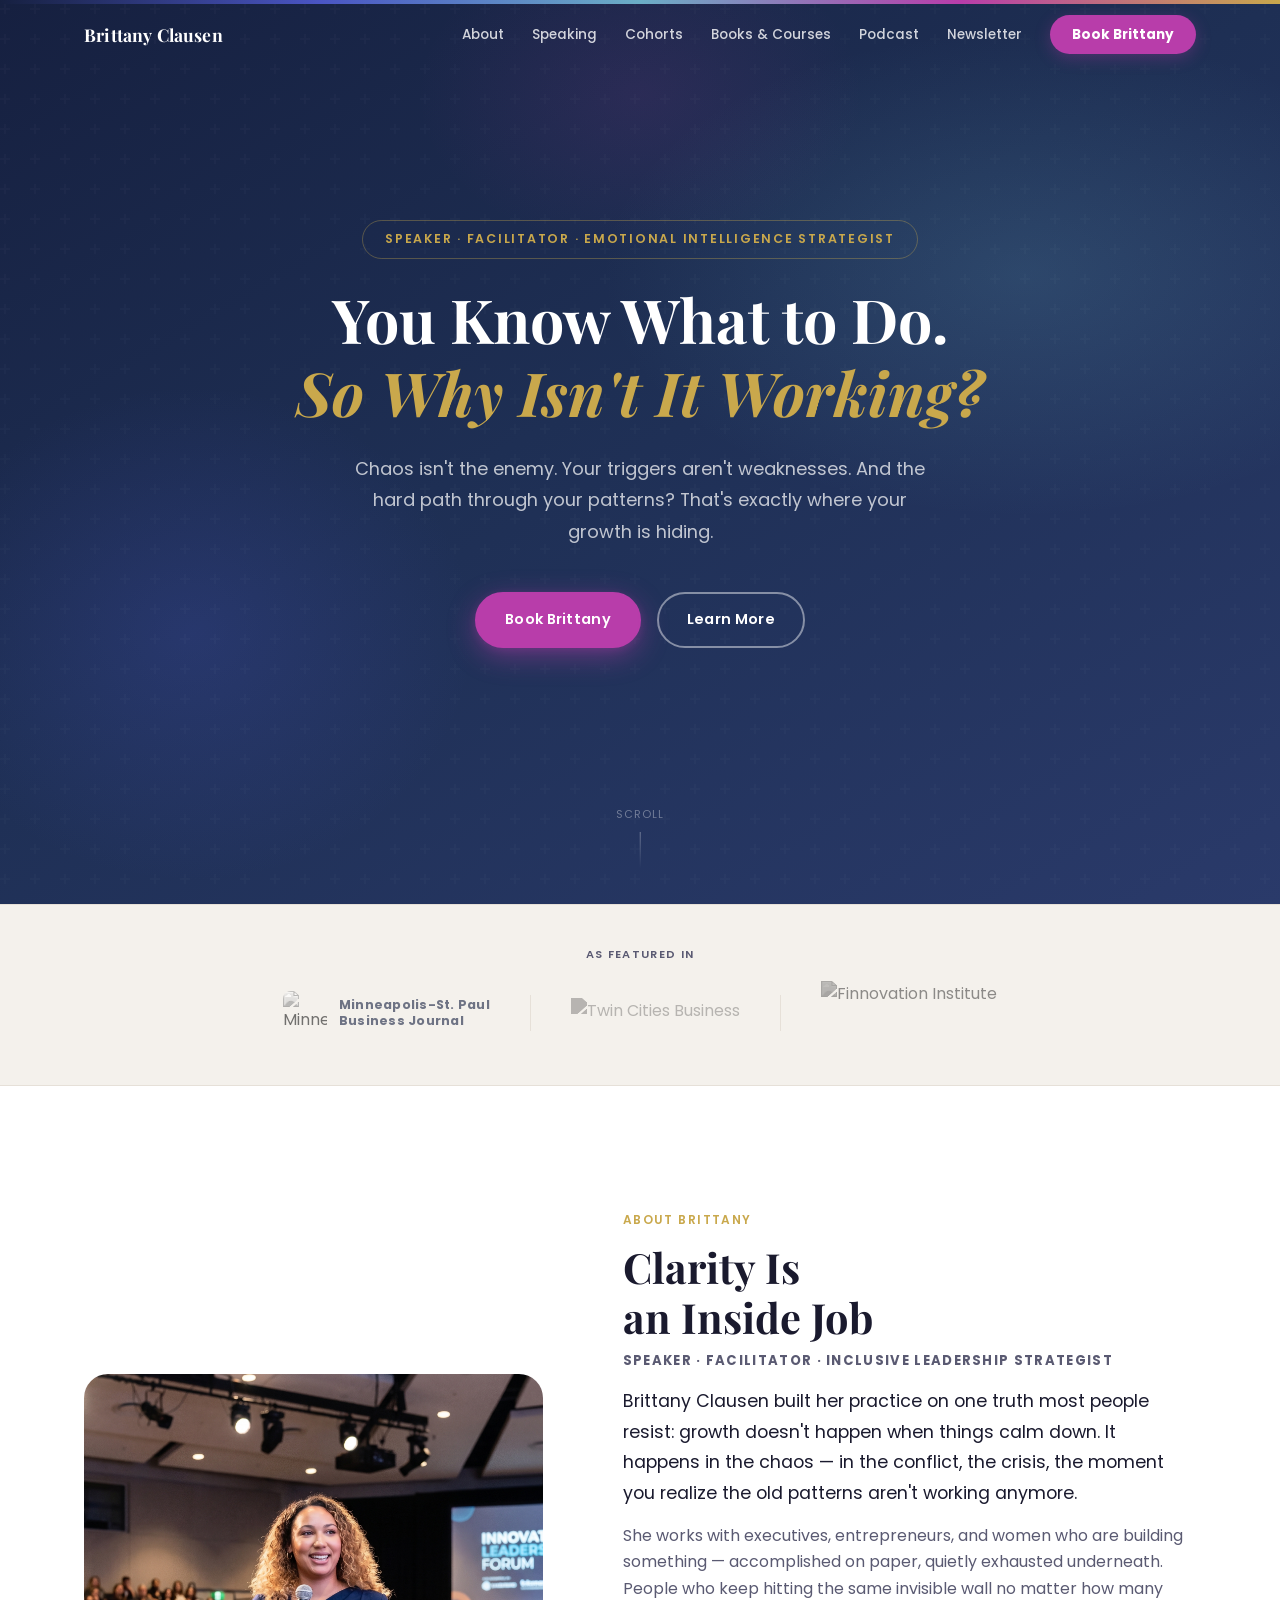
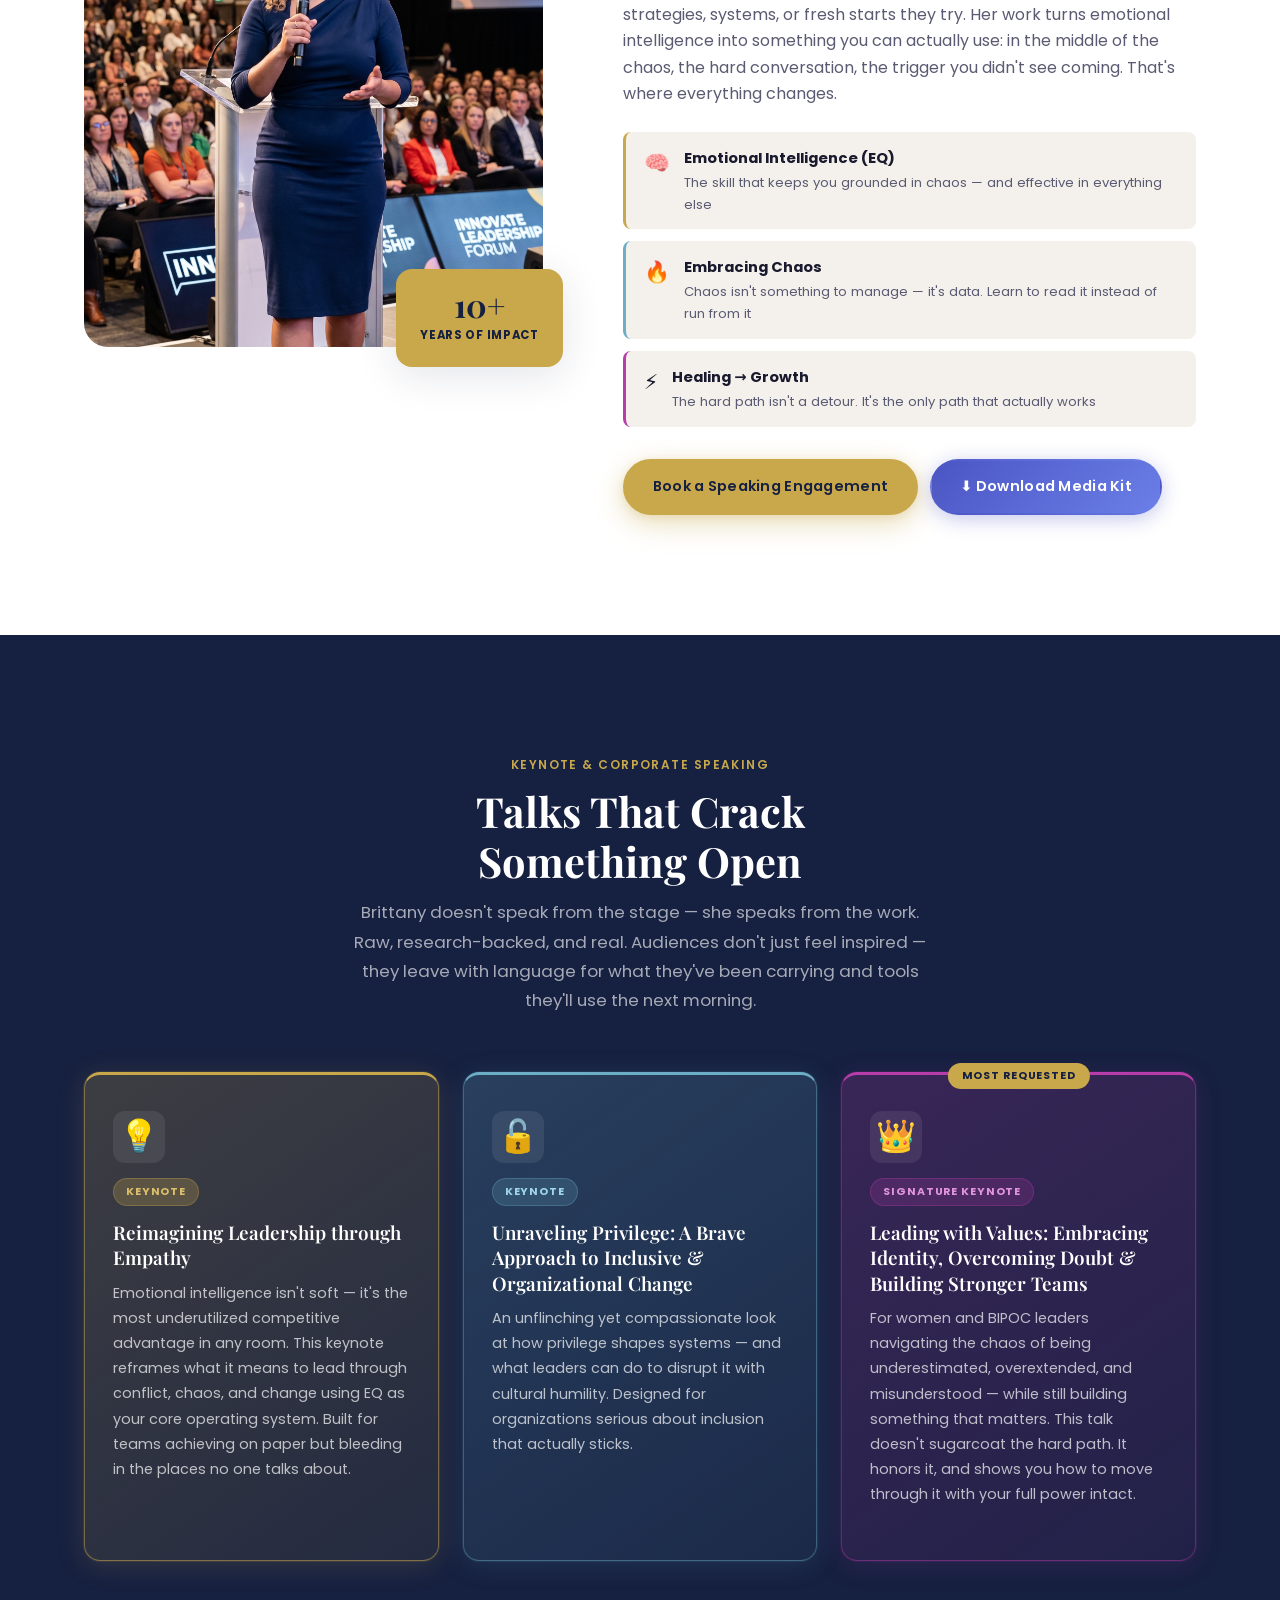
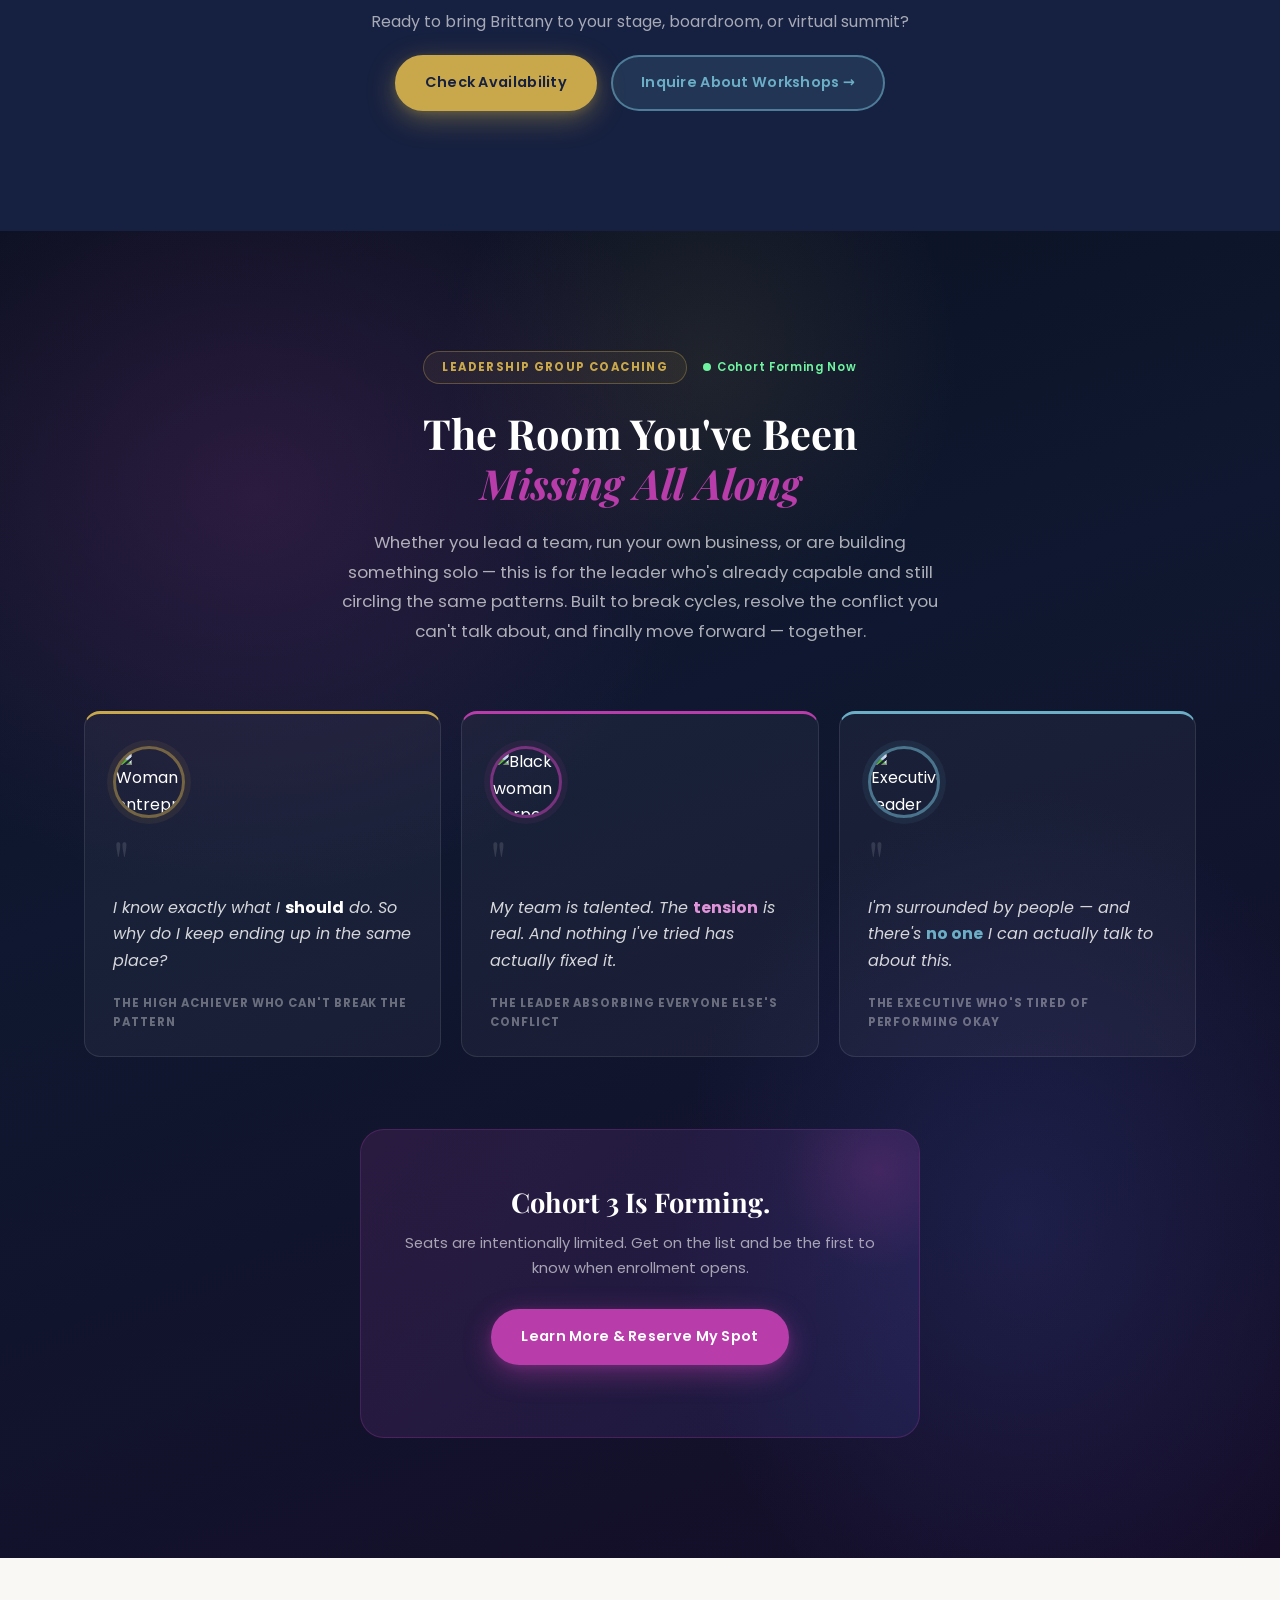
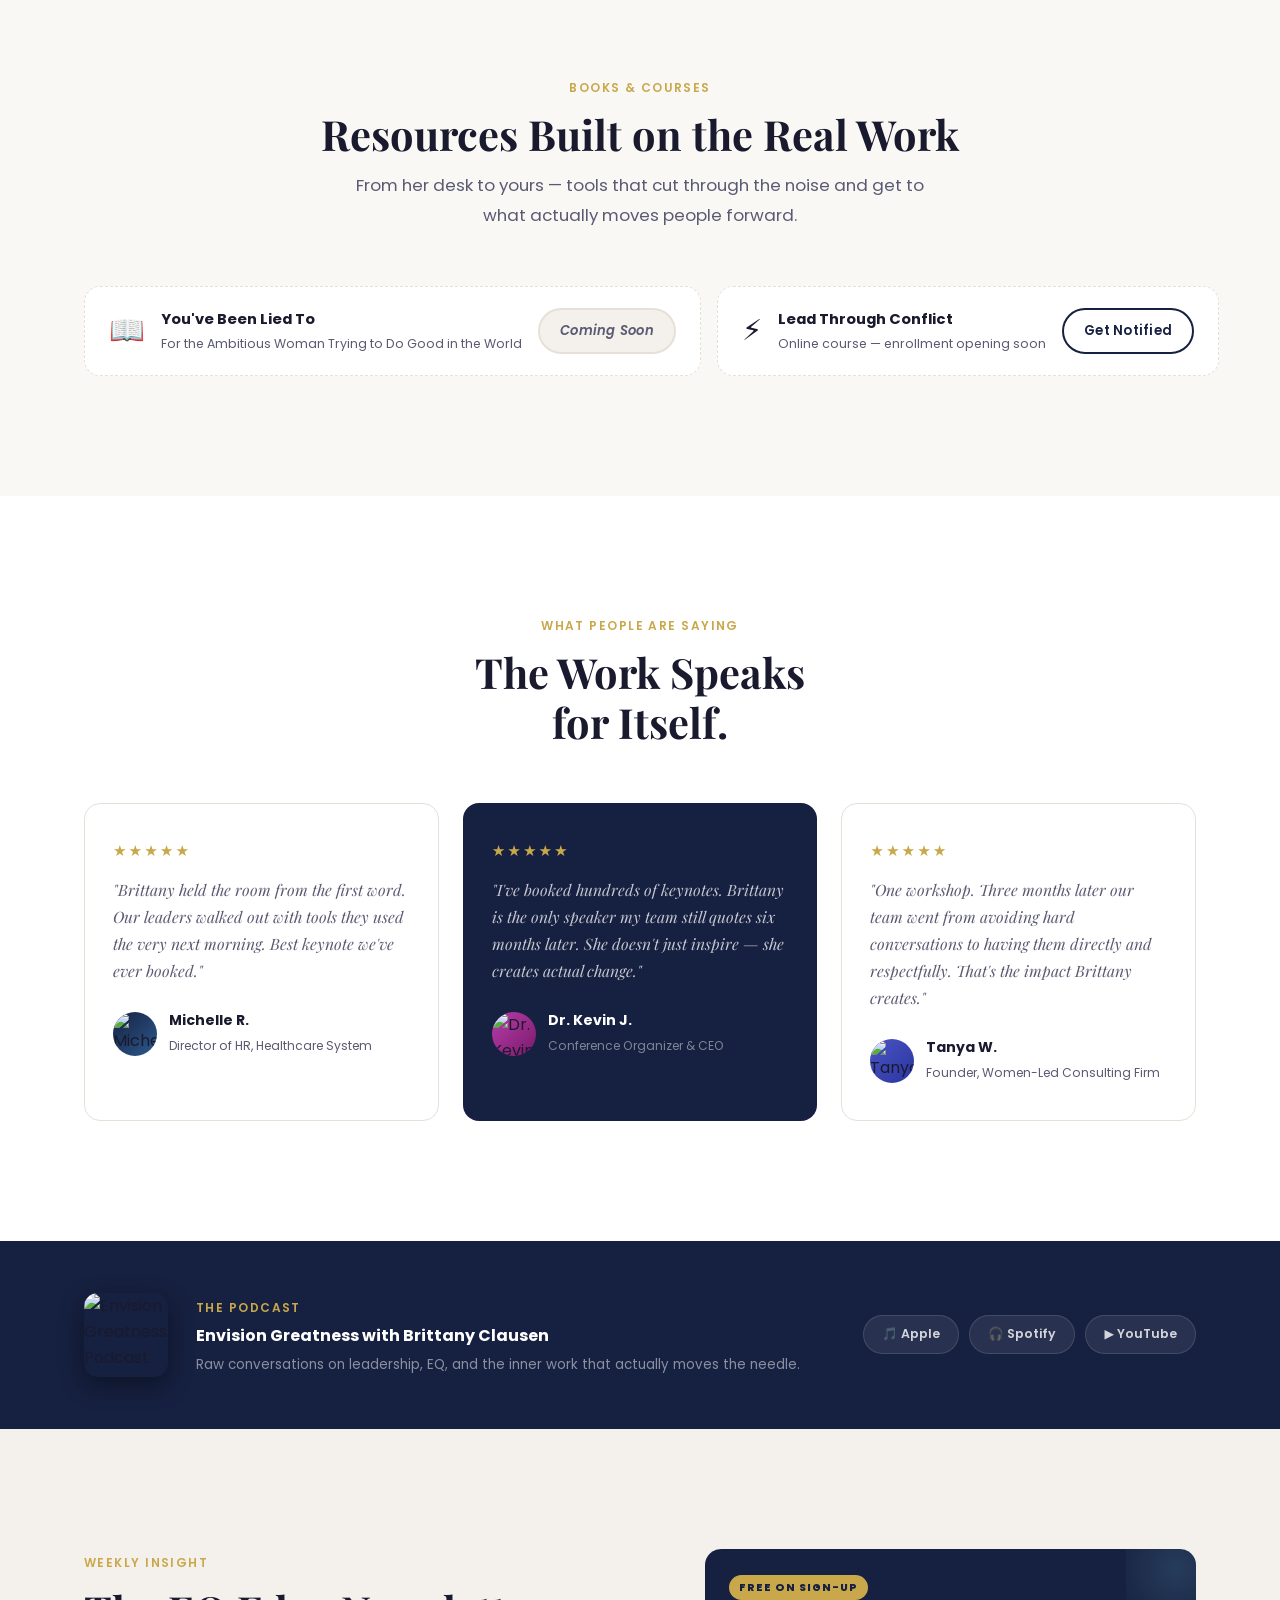
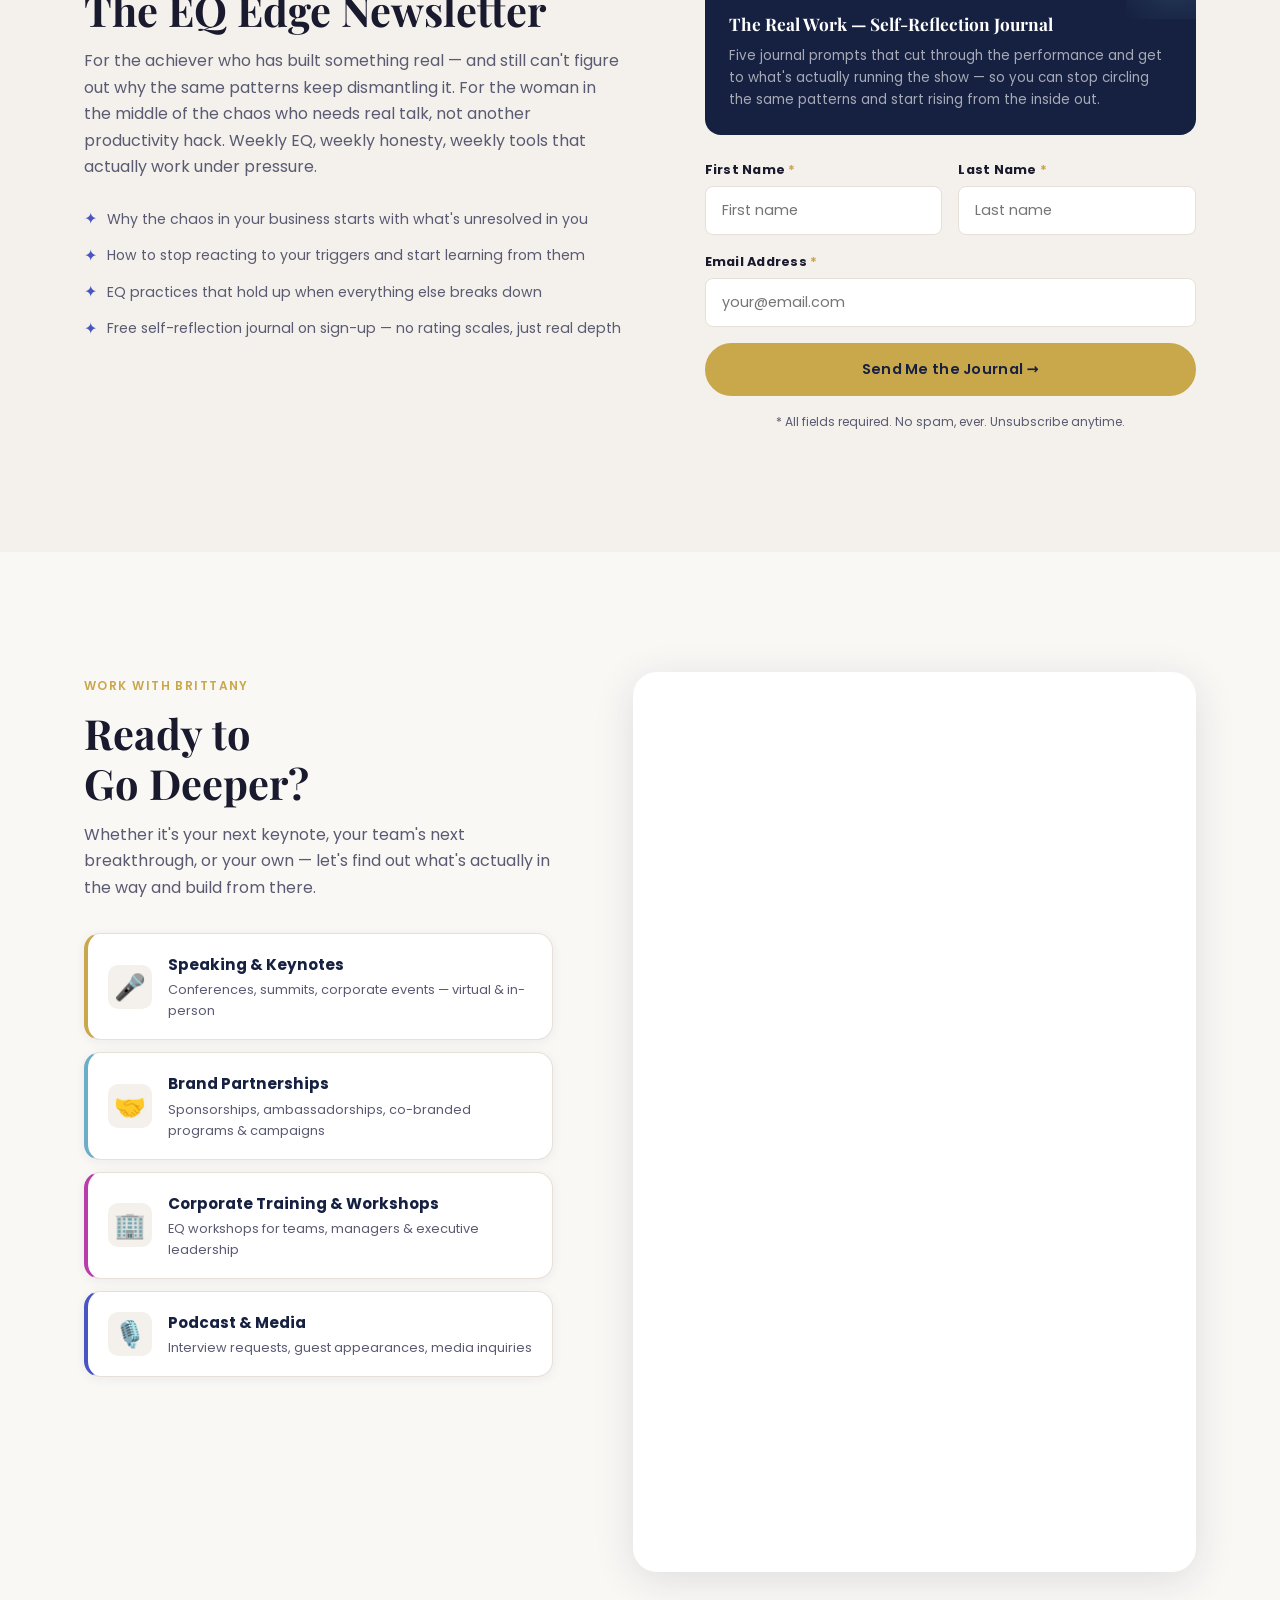
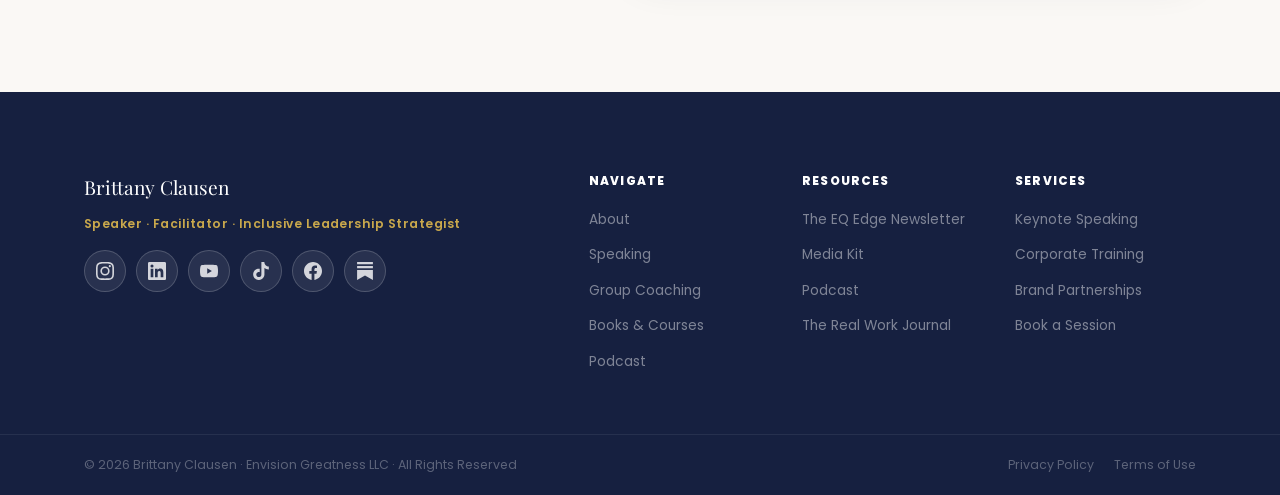
==== commit 0e807087: "Move Most Requested badge to Leading with Values (pink) card Co-Authored-By: Claude Sonnet 4.6 <nore" ====
--- a/index.html
+++ b/index.html
@@ -145,7 +145,6 @@
           <span class="topic-tag gold-tag">Keynote</span>
           <h3>Reimagining Leadership through Empathy</h3>
           <p>Emotional intelligence isn't soft — it's the most underutilized competitive advantage in any room. This keynote reframes what it means to lead through conflict, chaos, and change using EQ as your core operating system. Built for teams achieving on paper but bleeding in the places no one talks about.</p>
-          <span class="card-tag">Most Requested</span>
         </div>
         <div class="speaking-card blue-theme">
           <div class="speaking-card-icon">🔓</div>
@@ -158,6 +157,7 @@
           <span class="topic-tag mag-tag">Signature Keynote</span>
           <h3>Leading with Values: Embracing Identity, Overcoming Doubt &amp; Building Stronger Teams</h3>
           <p>For women and BIPOC leaders navigating the chaos of being underestimated, overextended, and misunderstood — while still building something that matters. This talk doesn't sugarcoat the hard path. It honors it, and shows you how to move through it with your full power intact.</p>
+          <span class="card-tag">Most Requested</span>
         </div>
       </div>
 
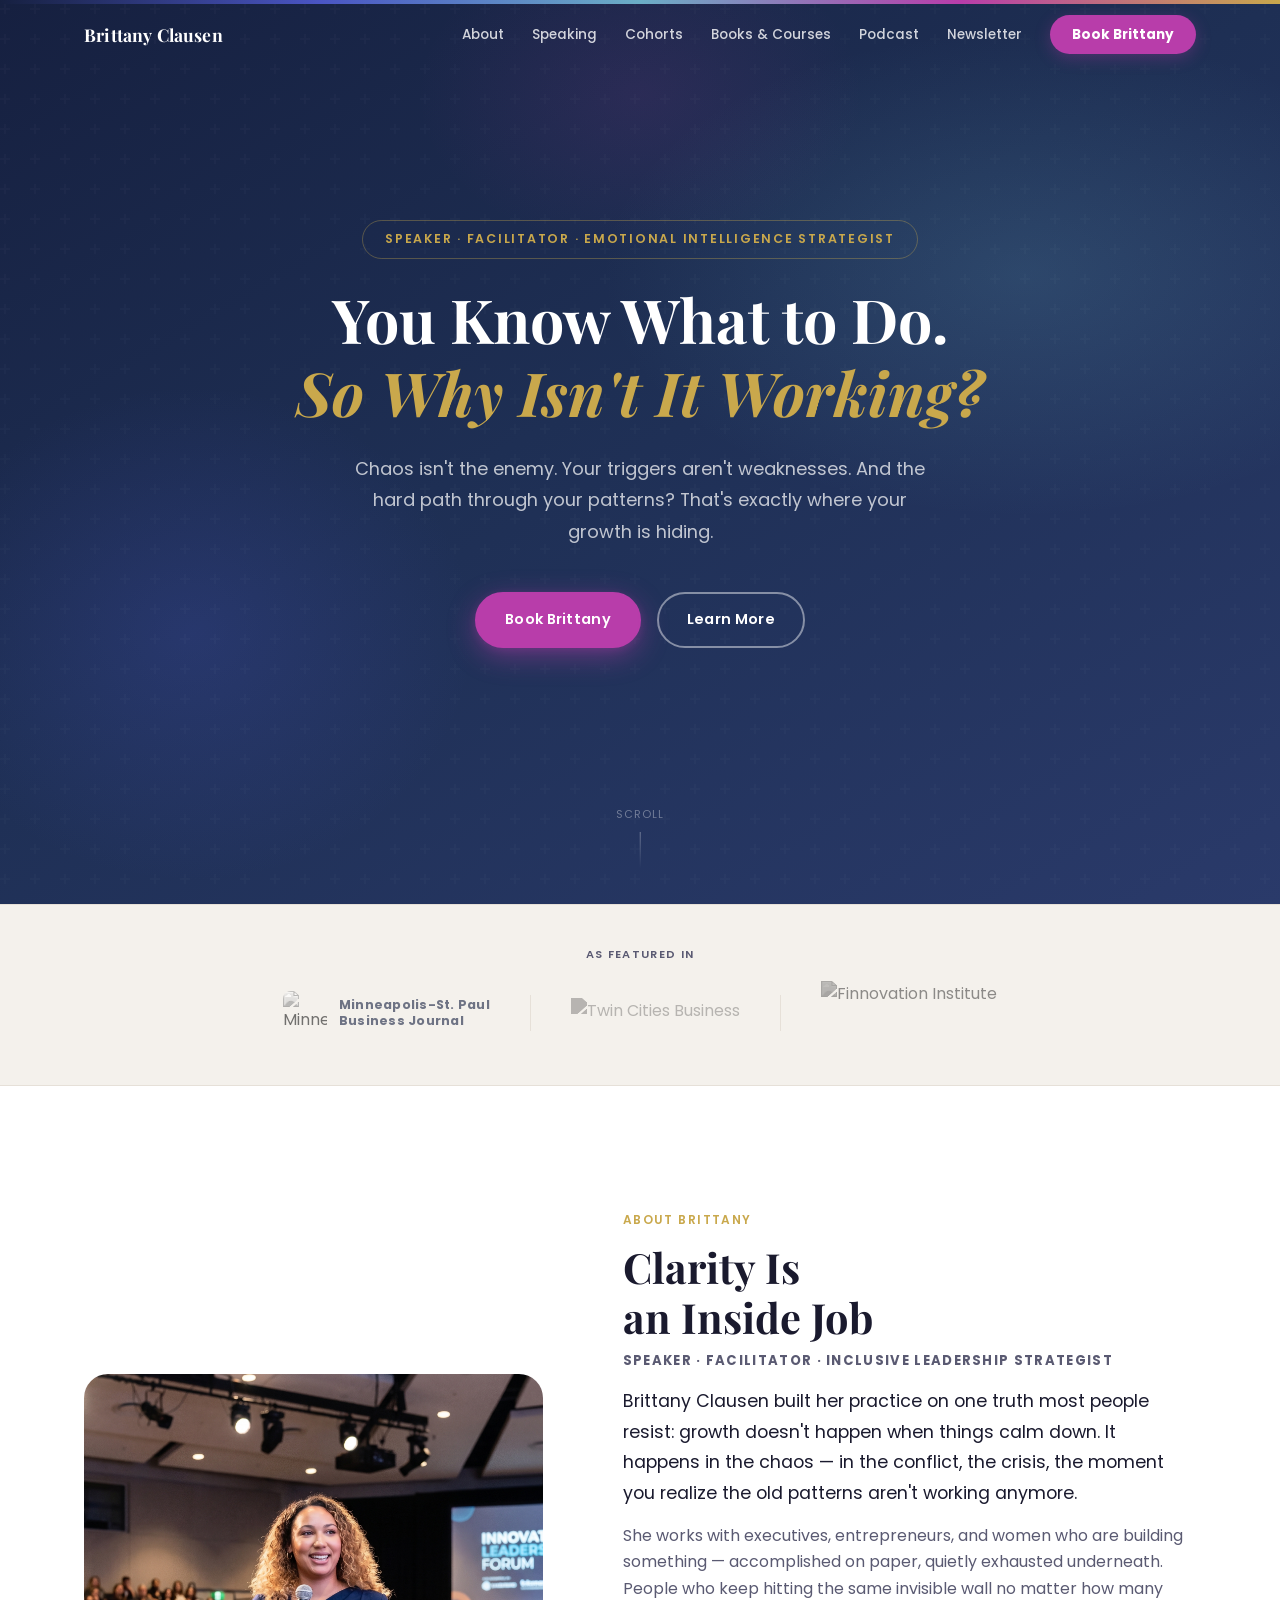
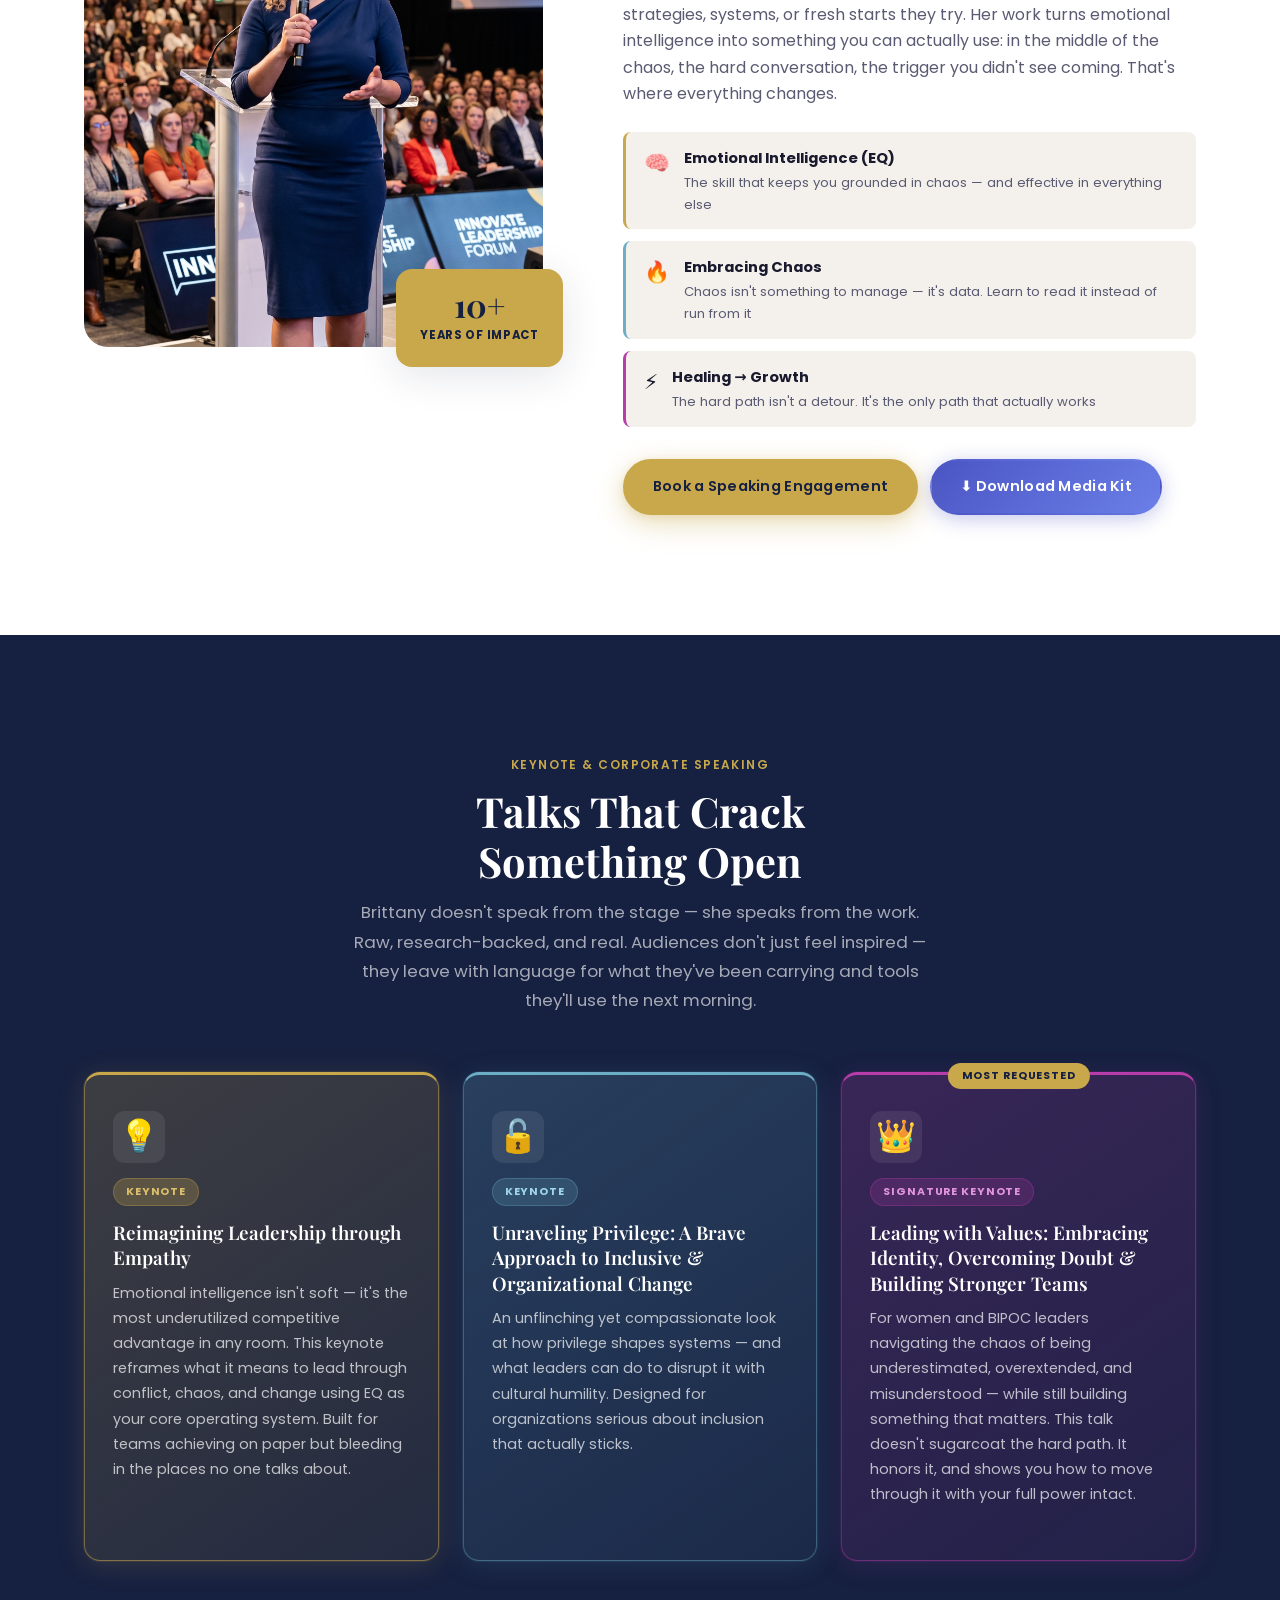
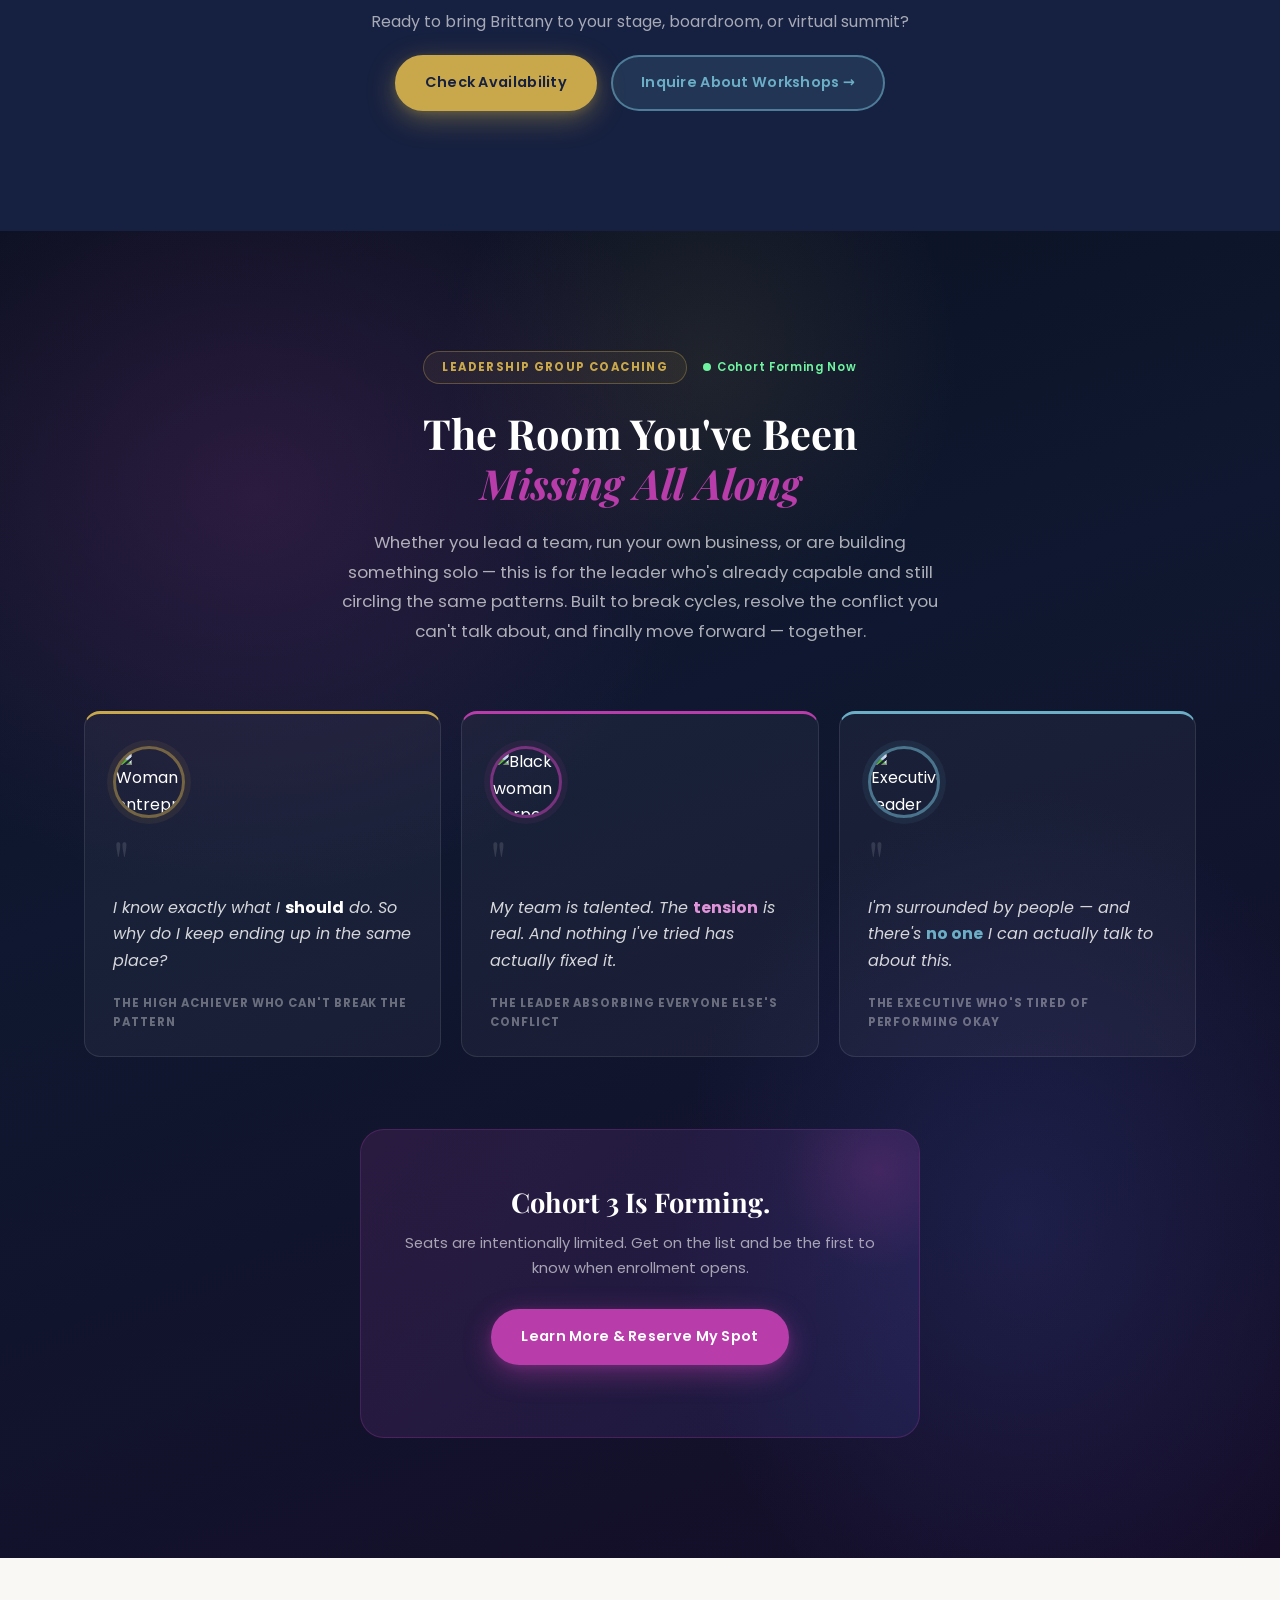
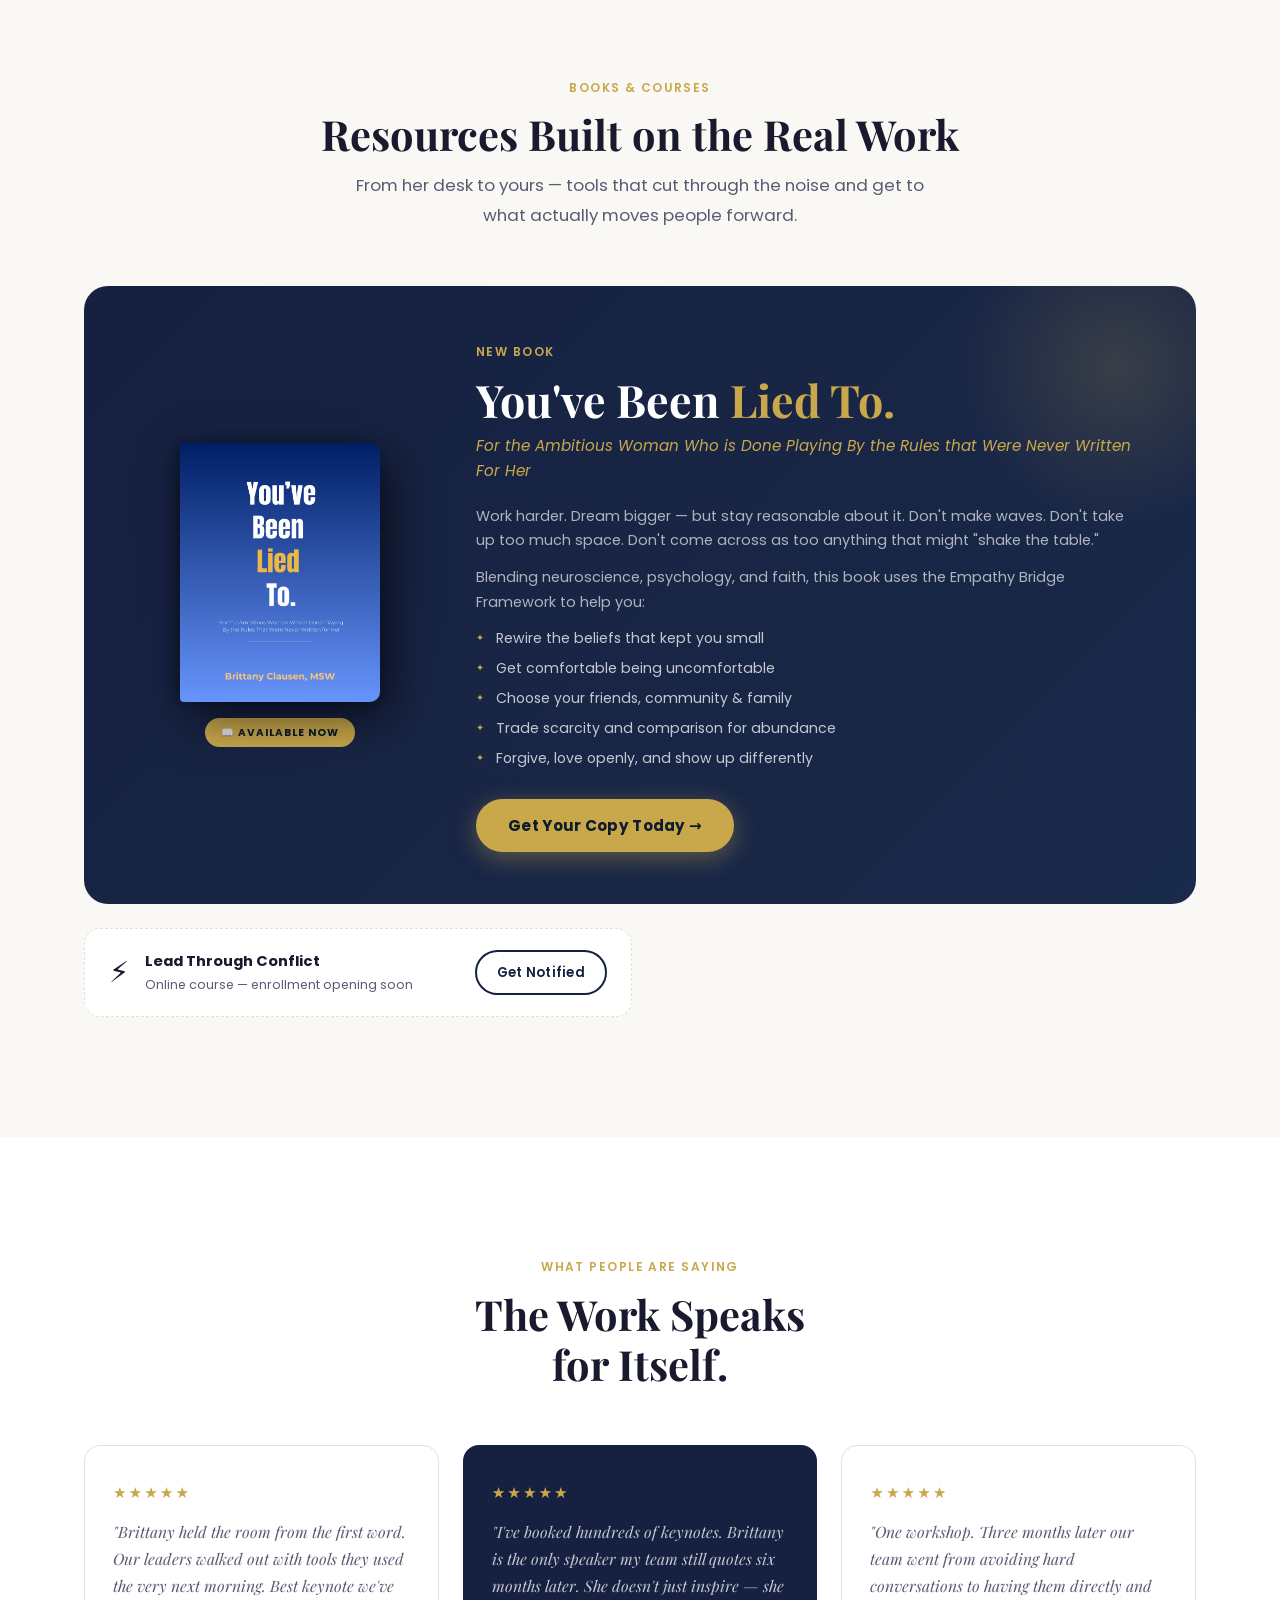
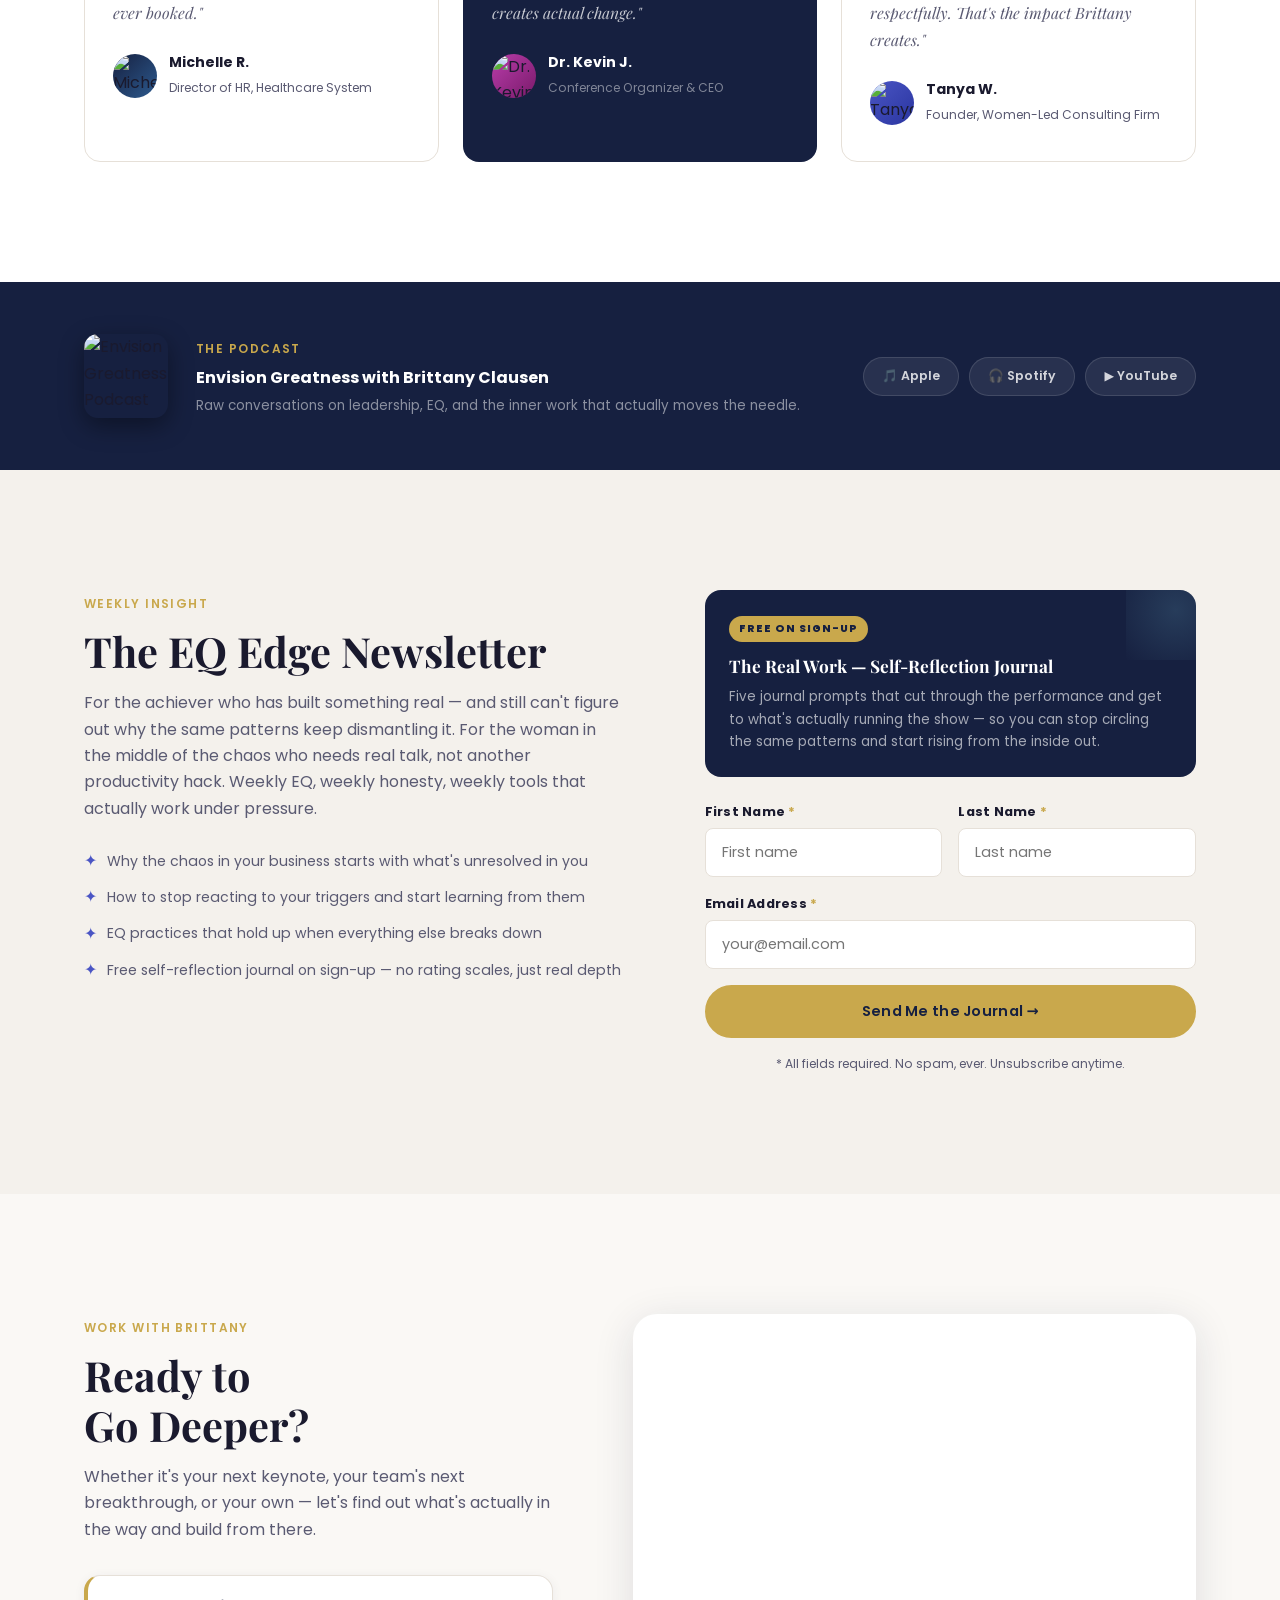
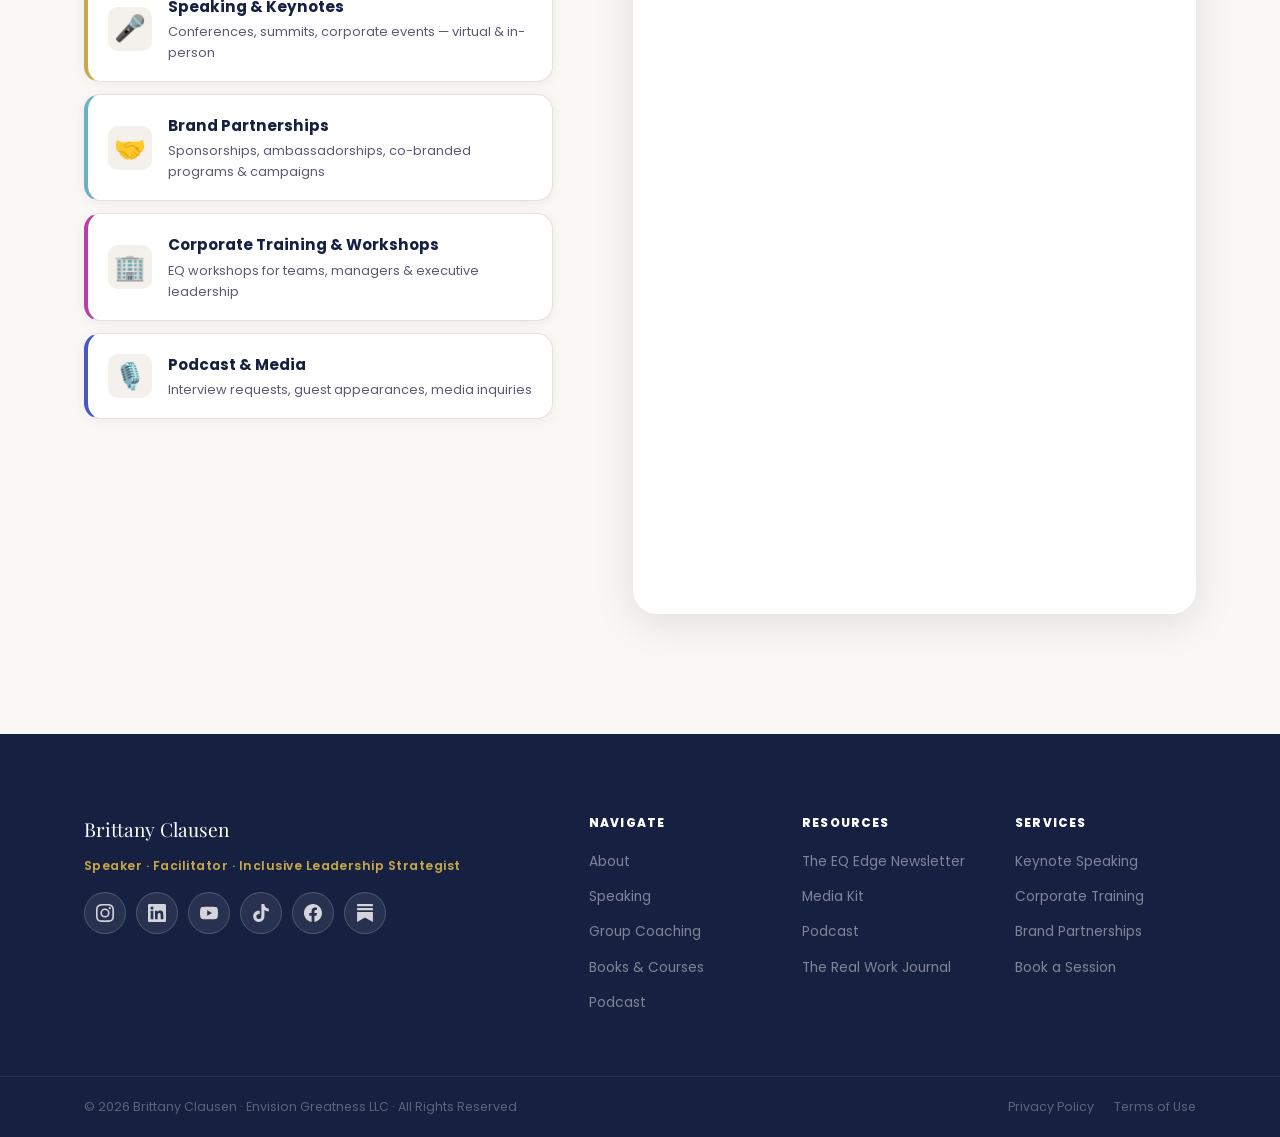
==== commit 2c15ee24: "Launch 'You've Been Lied To' book — replace Coming Soon with live book section and popup - Add full-" ====
--- a/index.html
+++ b/index.html
@@ -232,15 +232,33 @@
         <h2>Resources Built on the Real Work</h2>
         <p class="section-sub">From her desk to yours — tools that cut through the noise and get to what actually moves people forward.</p>
       </div>
-      <div class="shop-coming-row">
-        <div class="shop-coming-card">
-          <span class="coming-icon">📖</span>
-          <div>
-            <strong>You've Been Lied To</strong>
-            <p>For the Ambitious Woman Trying to Do Good in the World</p>
-          </div>
-          <span class="btn btn-coming btn-sm">Coming Soon</span>
-        </div>
+
+      <!-- Featured Book -->
+      <div class="book-feature">
+        <div class="book-feature-cover">
+          <div class="book-cover-3d">
+            <img src="book-cover.png" alt="You've Been Lied To — book cover" class="book-cover-img" />
+          </div>
+          <div class="book-badge">📖 Available Now</div>
+        </div>
+        <div class="book-feature-content">
+          <span class="section-eyebrow">New Book</span>
+          <h3 class="book-feature-title">You've Been <span class="gold">Lied To.</span></h3>
+          <p class="book-feature-subtitle"><em>For the Ambitious Woman Who is Done Playing By the Rules that Were Never Written For Her</em></p>
+          <p class="book-feature-body">Work harder. Dream bigger — but stay reasonable about it. Don't make waves. Don't take up too much space. Don't come across as too anything that might "shake the table."</p>
+          <p class="book-feature-body">Blending neuroscience, psychology, and faith, this book uses the Empathy Bridge Framework to help you:</p>
+          <ul class="book-feature-list">
+            <li>Rewire the beliefs that kept you small</li>
+            <li>Get comfortable being uncomfortable</li>
+            <li>Choose your friends, community &amp; family</li>
+            <li>Trade scarcity and comparison for abundance</li>
+            <li>Forgive, love openly, and show up differently</li>
+          </ul>
+          <a href="https://www.envisiongreatnessnow.com/product-page/you-ve-been-lied-to" target="_blank" rel="noopener" class="btn btn-gold book-feature-cta">Get Your Copy Today →</a>
+        </div>
+      </div>
+
+      <div class="shop-coming-row" style="margin-top:24px;">
         <div class="shop-coming-card">
           <span class="coming-icon">⚡</span>
           <div>
@@ -495,21 +513,24 @@
 
   <script src="script.js"></script>
 
-  <!-- Cohort 3 Announcement Popup -->
-  <div id="cohortPopup" class="cohort-popup" role="dialog" aria-modal="true" aria-label="Cohort 3 Announcement" hidden>
+  <!-- Book Launch Popup -->
+  <div id="cohortPopup" class="cohort-popup" role="dialog" aria-modal="true" aria-label="Book Launch Announcement" hidden>
     <div class="cohort-popup-backdrop"></div>
-    <div class="cohort-popup-card">
+    <div class="cohort-popup-card book-popup-card">
       <button class="cohort-popup-close" id="cohortPopupClose" aria-label="Close">&times;</button>
-      <div class="cohort-popup-glow"></div>
-      <div class="cohort-popup-inner">
+      <div class="book-popup-glow"></div>
+      <div class="cohort-popup-inner book-popup-inner">
         <div class="cohort-popup-badges">
-          <span class="cohort-popup-pill">Leadership Group Coaching</span>
-          <span class="cohort-popup-live"><span class="cohort-popup-dot"></span>Now Forming</span>
-        </div>
-        <h2 class="cohort-popup-title">Cohort 3 Is Here.</h2>
-        <p class="cohort-popup-sub">The room where leaders stop circling the same patterns and start doing the real work. Small group. Big shifts. Limited seats.</p>
-        <a href="/cohort" class="cohort-popup-btn">Learn More &amp; Reserve My Spot →</a>
-        <p class="cohort-popup-note">$100 deposit holds your seat · Seats are limited</p>
+          <span class="cohort-popup-pill">Book Release</span>
+          <span class="cohort-popup-live"><span class="cohort-popup-dot"></span>Available Now</span>
+        </div>
+        <div class="book-popup-cover">
+          <img src="book-cover.png" alt="You've Been Lied To — book cover" class="book-popup-cover-img" />
+        </div>
+        <h2 class="cohort-popup-title book-popup-title">You've Been <span class="gold">Lied To.</span></h2>
+        <p class="cohort-popup-sub">"The truth that stays with you long after the last page. It was inside you the whole time."</p>
+        <a href="https://www.envisiongreatnessnow.com/product-page/you-ve-been-lied-to" target="_blank" rel="noopener" class="cohort-popup-btn book-popup-btn">Get Your Copy Today →</a>
+        <p class="cohort-popup-note">By Brittany D. Clausen, MSW · Available now</p>
       </div>
     </div>
   </div>
--- a/styles.css
+++ b/styles.css
@@ -1163,6 +1163,96 @@
 .shop-coming-card strong { display: block; font-size: .92rem; margin-bottom: 2px; white-space: nowrap; overflow: hidden; text-overflow: ellipsis; }
 .shop-coming-card p { font-size: .78rem; color: var(--text-muted); margin: 0; white-space: nowrap; overflow: hidden; text-overflow: ellipsis; }
 .shop-coming-card .btn { margin-left: auto; flex-shrink: 0; }
+/* Featured Book Section */
+.book-feature {
+  display: grid;
+  grid-template-columns: 280px 1fr;
+  gap: 56px;
+  align-items: center;
+  background: linear-gradient(135deg, var(--navy) 0%, #1a2a4a 100%);
+  border-radius: 24px;
+  padding: 52px 56px;
+  margin-bottom: 0;
+  position: relative;
+  overflow: hidden;
+}
+.book-feature::before {
+  content: '';
+  position: absolute; top: -80px; right: -80px;
+  width: 320px; height: 320px; border-radius: 50%;
+  background: radial-gradient(circle, rgba(201,168,76,.18) 0%, transparent 70%);
+  pointer-events: none;
+}
+.book-feature-cover { display: flex; flex-direction: column; align-items: center; gap: 16px; }
+.book-cover-3d { position: relative; width: 200px; }
+.book-cover-img {
+  width: 200px;
+  display: block;
+  border-radius: 4px 10px 10px 4px;
+  box-shadow: 10px 16px 48px rgba(0,0,0,.6), -4px 0 12px rgba(0,0,0,.3);
+}
+.book-badge {
+  background: var(--gold); color: #0D1B2A;
+  font-size: .65rem; font-weight: 700; letter-spacing: .1em; text-transform: uppercase;
+  padding: 6px 16px; border-radius: 100px;
+}
+.book-feature-content { color: #fff; }
+.book-feature-title {
+  font-family: 'Playfair Display', Georgia, serif;
+  font-size: clamp(2rem, 4vw, 2.8rem);
+  line-height: 1.15; color: #fff; margin-bottom: 8px;
+}
+.book-feature-title .gold { color: var(--gold); }
+.book-feature-subtitle { font-style: italic; color: rgba(255,255,255,.7); font-size: .95rem; margin-bottom: 20px; display: block; }
+.book-feature-body { font-size: .9rem; color: rgba(255,255,255,.65); line-height: 1.72; margin-bottom: 12px; }
+.book-feature-list { list-style: none; padding: 0; margin: 0 0 28px; display: flex; flex-direction: column; gap: 7px; }
+.book-feature-list li { font-size: .88rem; color: rgba(255,255,255,.75); padding-left: 20px; position: relative; }
+.book-feature-list li::before { content: '✦'; color: var(--gold); font-size: .6rem; position: absolute; left: 0; top: 3px; }
+.btn-gold {
+  background: var(--gold); color: #0D1B2A;
+  font-weight: 700; border: none;
+  box-shadow: 0 6px 24px rgba(201,168,76,.4);
+  transition: box-shadow .2s ease, transform .2s ease;
+}
+.btn-gold:hover { box-shadow: 0 10px 36px rgba(201,168,76,.6); transform: translateY(-2px); color: #0D1B2A; }
+.book-feature-cta { font-size: .95rem; padding: 14px 32px; }
+@media (max-width: 860px) {
+  .book-feature { grid-template-columns: 1fr; padding: 40px 28px; gap: 32px; }
+  .book-feature-cover { flex-direction: row; align-items: flex-start; gap: 20px; }
+}
+@media (max-width: 540px) {
+  .book-feature-cover { flex-direction: column; align-items: center; }
+}
+
+/* Book Launch Popup overrides */
+.book-popup-card {
+  background: linear-gradient(160deg, #0a1828 0%, #0D1B2A 100%) !important;
+  box-shadow: 0 32px 80px rgba(0,0,0,.65), 0 0 0 1px rgba(201,168,76,.25) !important;
+  max-width: 440px !important;
+}
+.book-popup-glow {
+  position: absolute; top: -40px; left: 50%; transform: translateX(-50%);
+  width: 300px; height: 200px; border-radius: 50%;
+  background: radial-gradient(circle, rgba(201,168,76,.15) 0%, transparent 70%);
+  pointer-events: none;
+}
+.book-popup-inner { padding: 36px 32px 32px !important; }
+.book-popup-cover {
+  width: 130px; margin: 0 auto 20px;
+}
+.book-popup-cover-img {
+  width: 130px; display: block;
+  border-radius: 4px 8px 8px 4px;
+  box-shadow: 6px 10px 32px rgba(0,0,0,.6);
+}
+.book-popup-title { font-size: clamp(1.6rem, 4vw, 2rem) !important; }
+.book-popup-title .gold { color: var(--gold); }
+.book-popup-btn {
+  background: linear-gradient(135deg, var(--gold), #a8832a) !important;
+  color: #0D1B2A !important;
+  box-shadow: 0 6px 28px rgba(201,168,76,.45) !important;
+}
+.book-popup-btn:hover { box-shadow: 0 10px 40px rgba(201,168,76,.65) !important; }
 
 /* Podcast Strip */
 .podcast-strip { background: var(--navy); padding: 52px 0; }
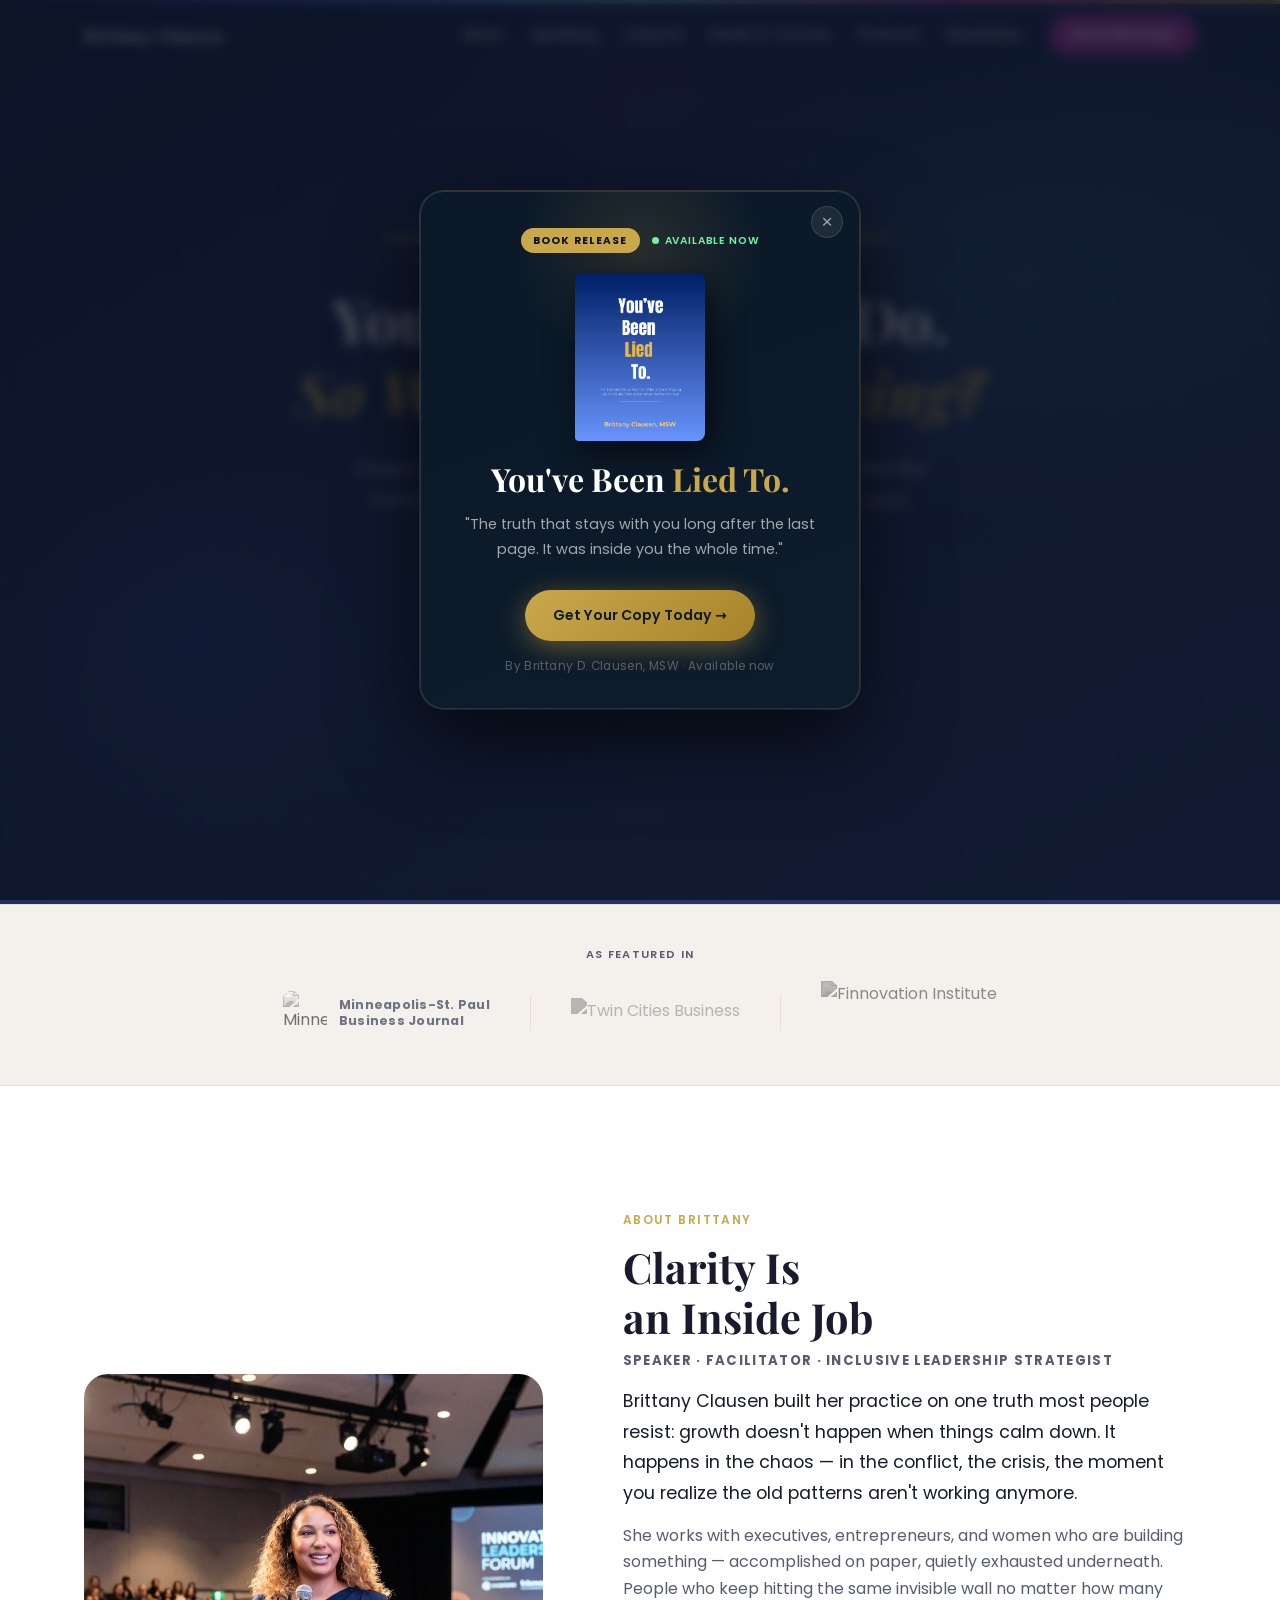
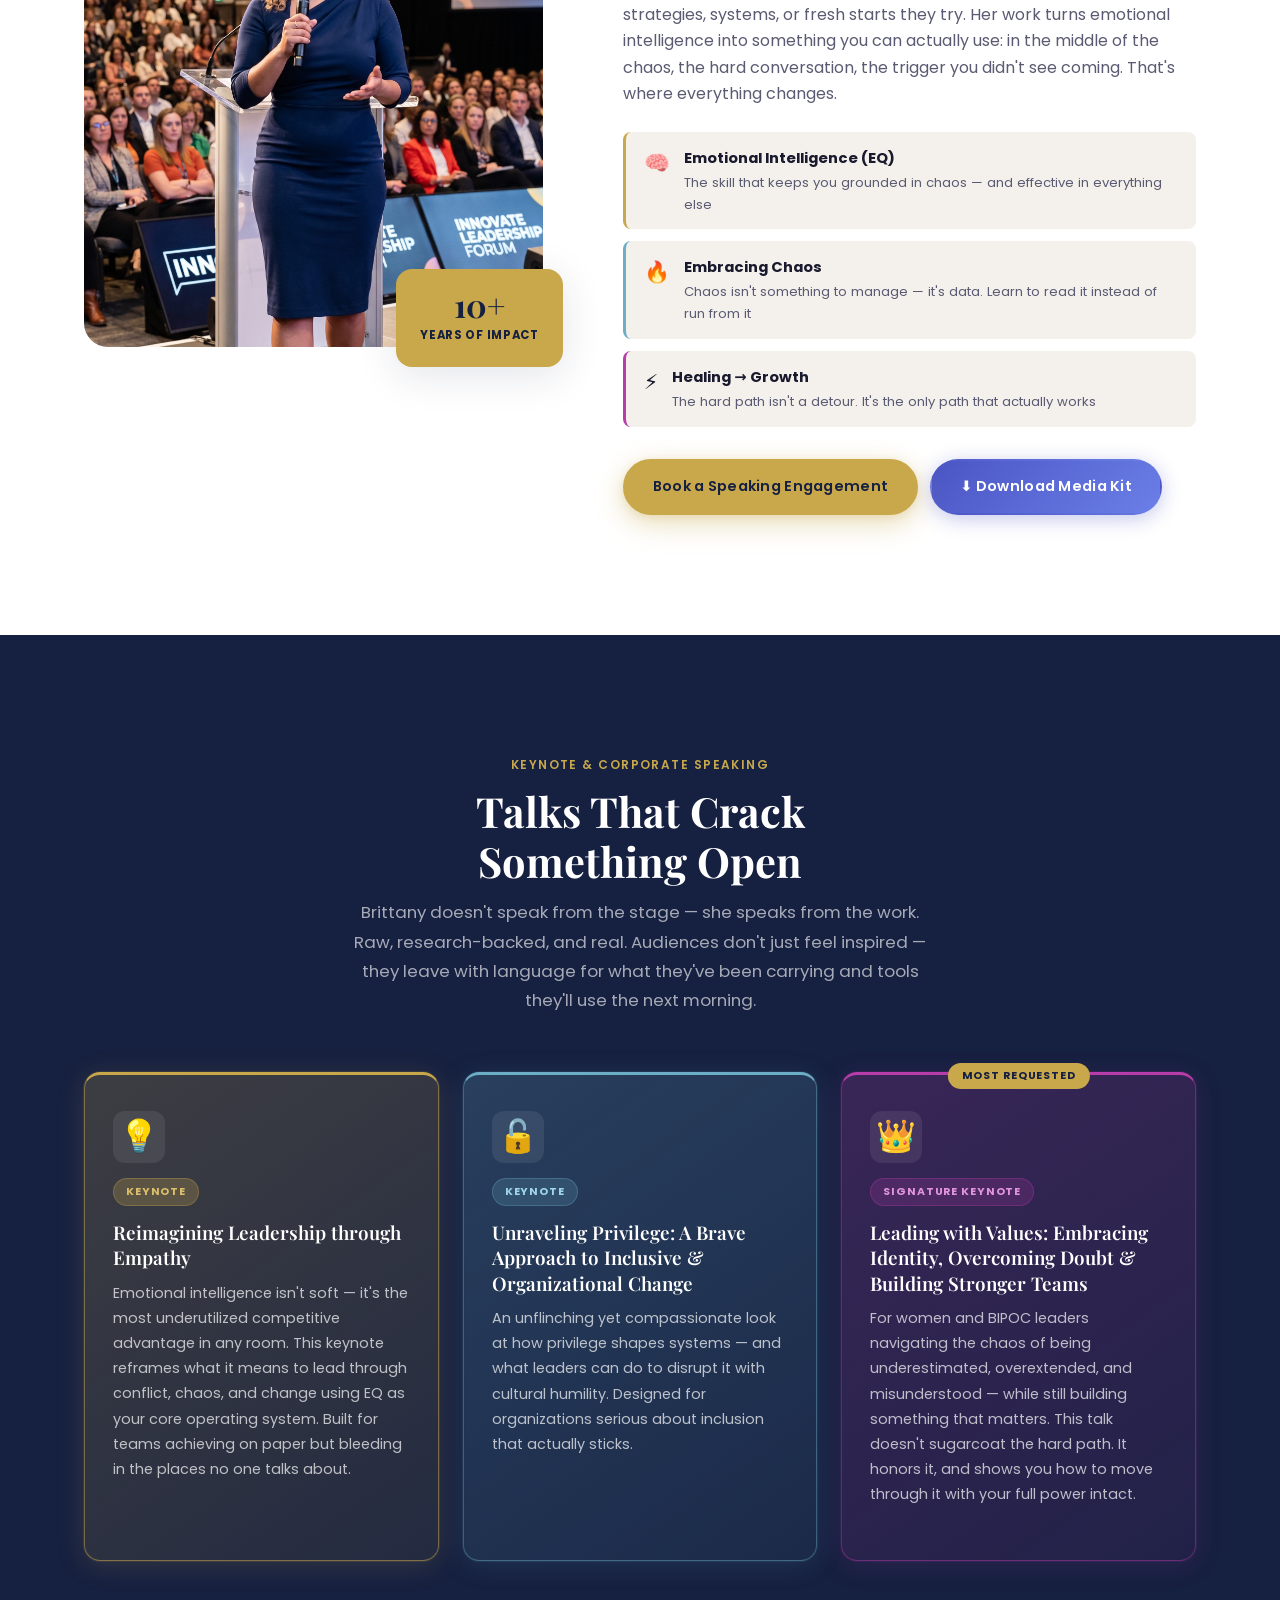
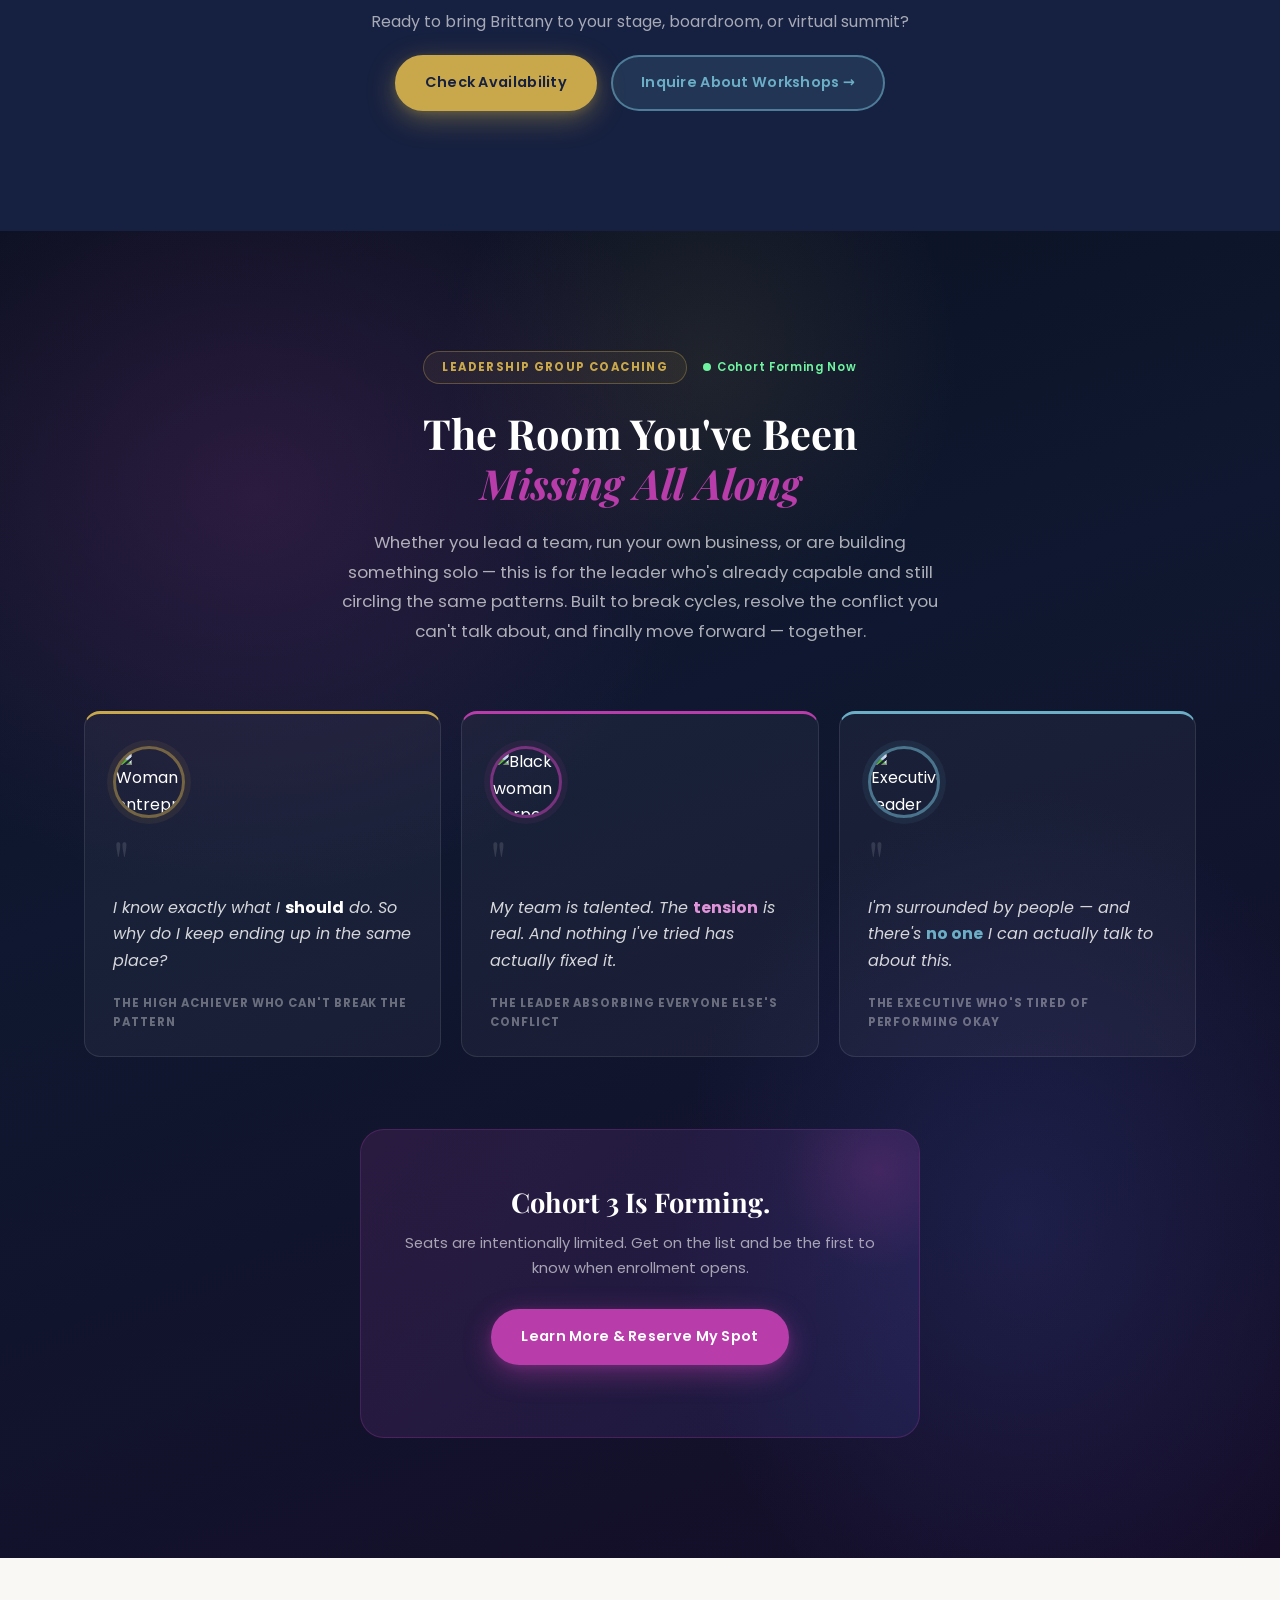
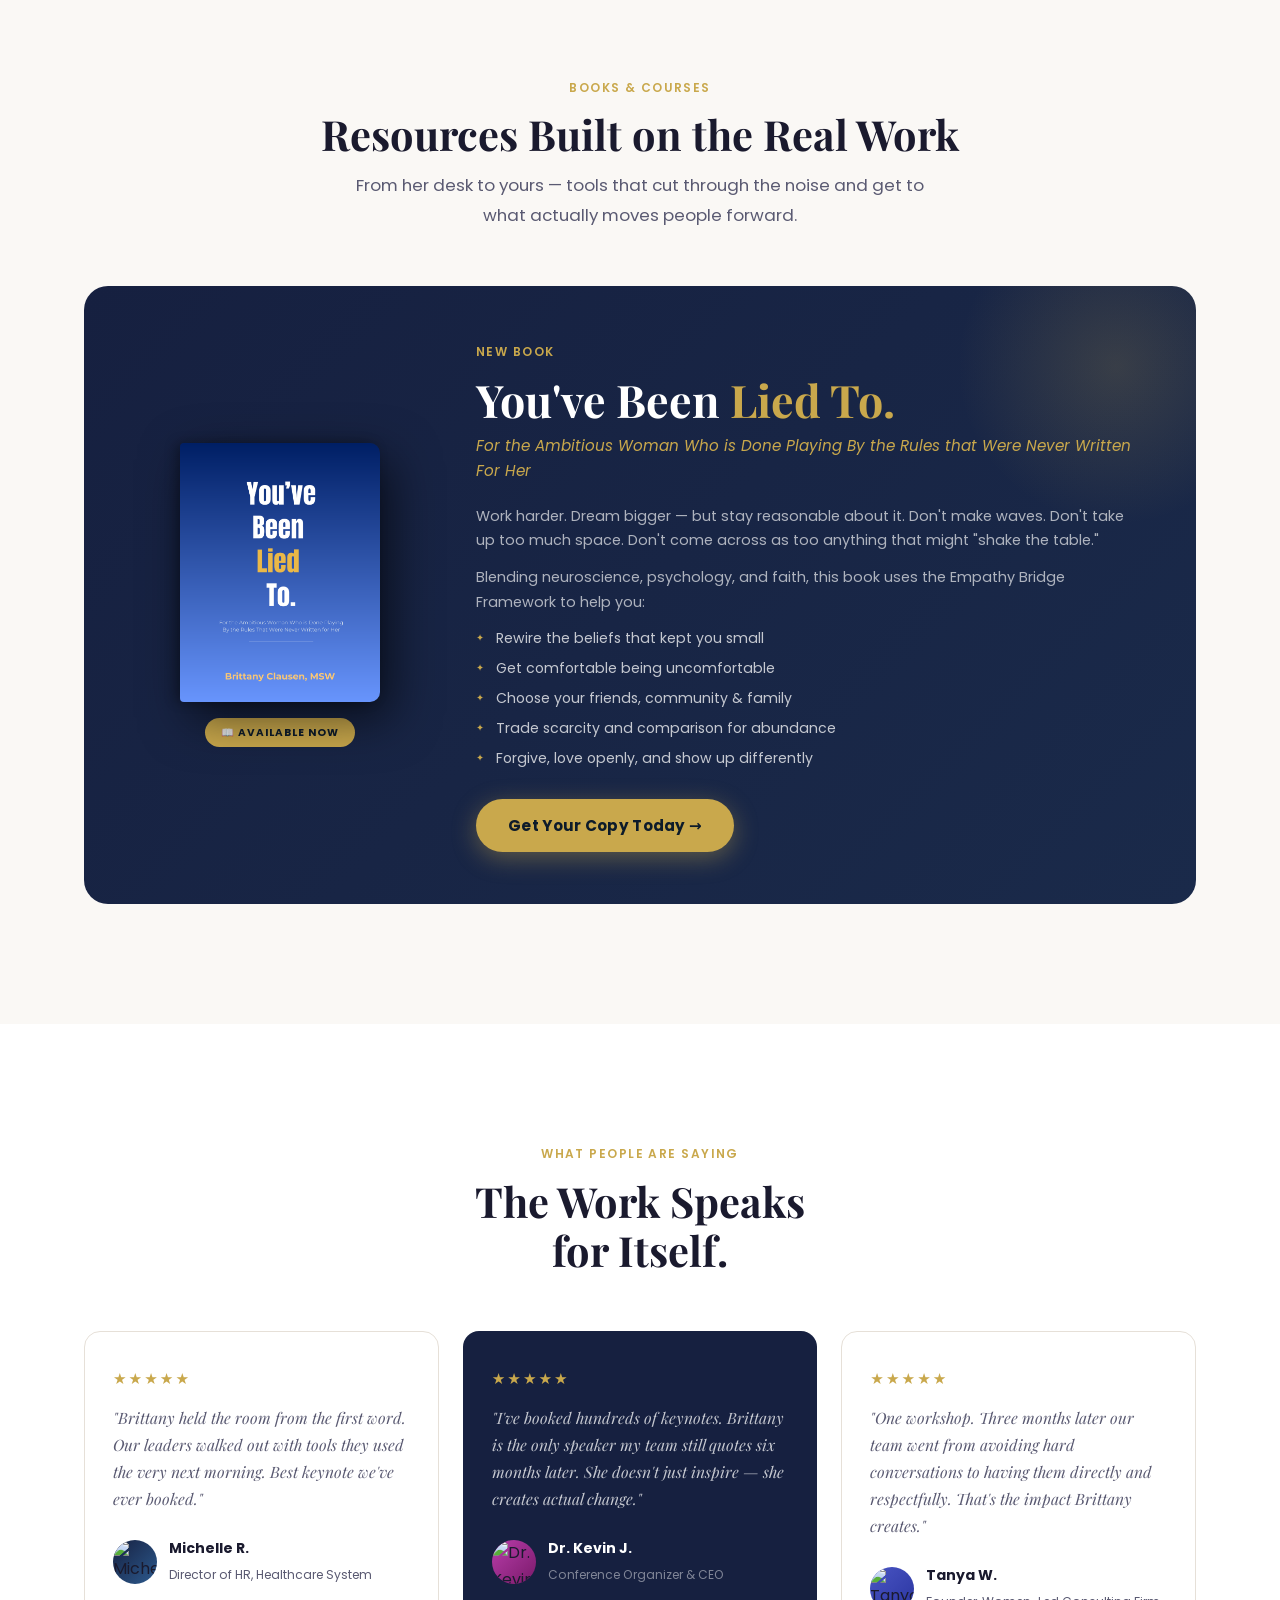
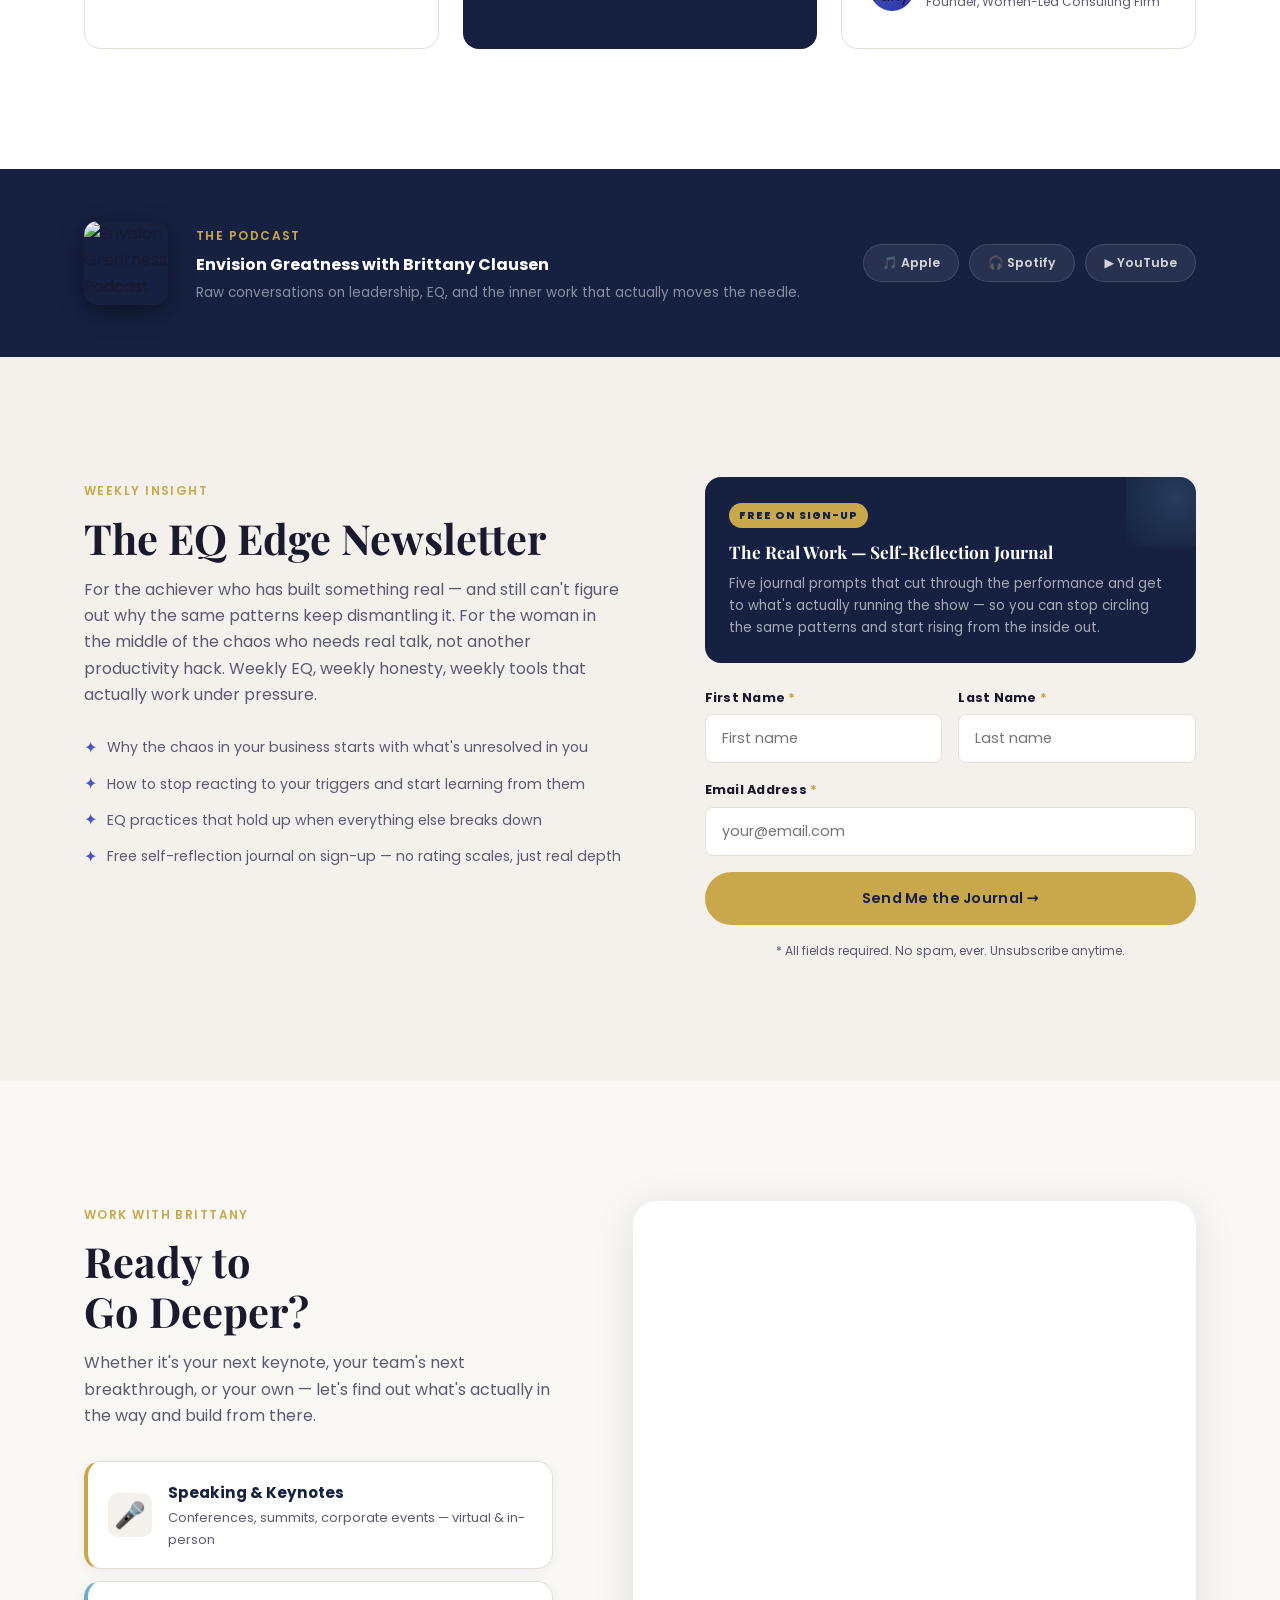
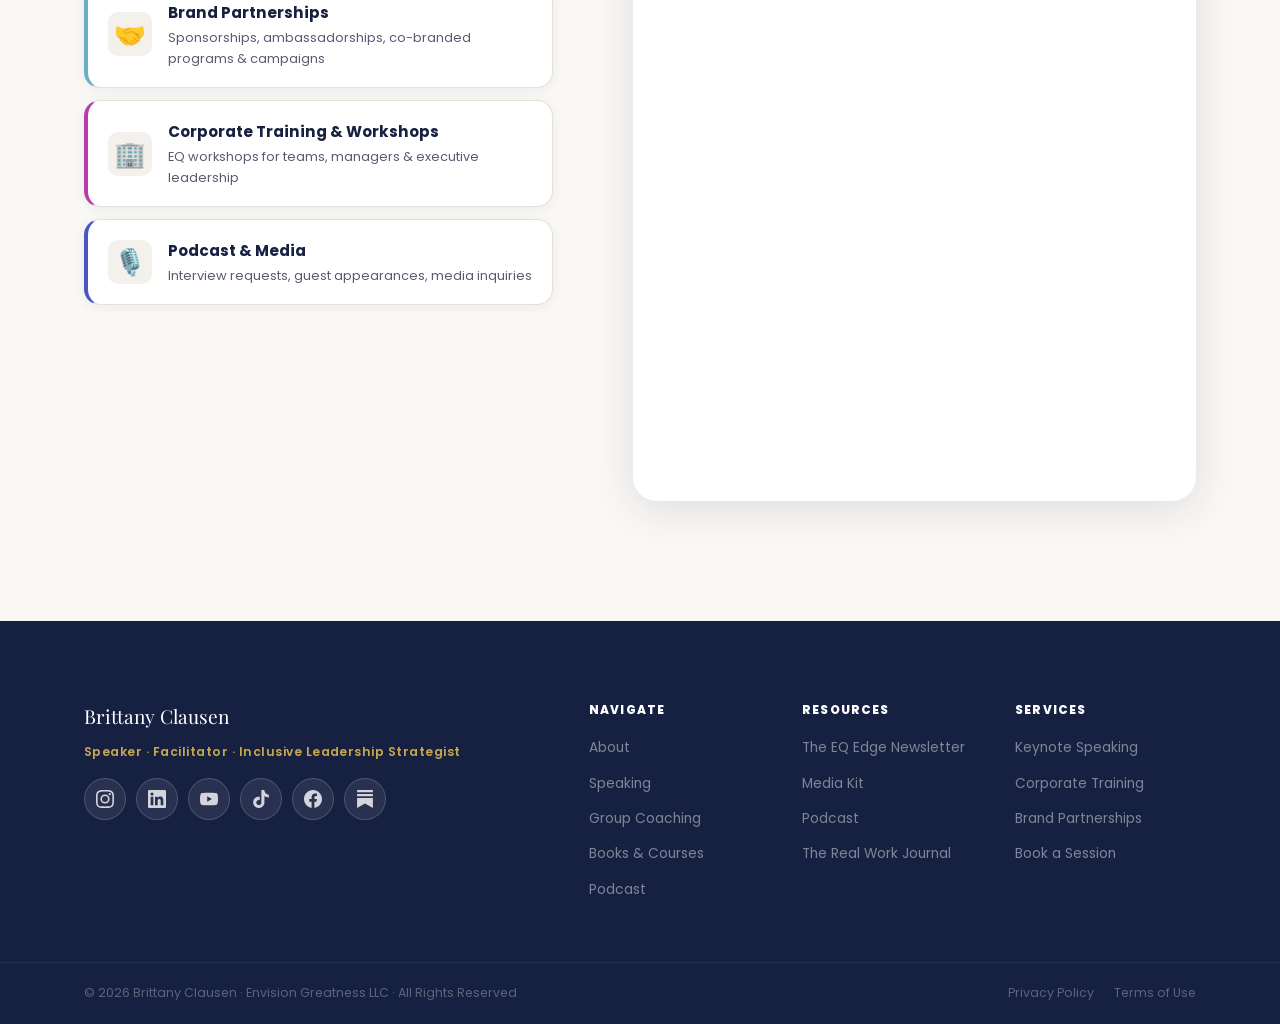
==== commit bfee602f: "Remove Lead Through Conflict course card (coming soon) Co-Authored-By: Claude Sonnet 4.6 <noreply@an" ====
--- a/index.html
+++ b/index.html
@@ -258,16 +258,6 @@
         </div>
       </div>
 
-      <div class="shop-coming-row" style="margin-top:24px;">
-        <div class="shop-coming-card">
-          <span class="coming-icon">⚡</span>
-          <div>
-            <strong>Lead Through Conflict</strong>
-            <p>Online course — enrollment opening soon</p>
-          </div>
-          <a href="#newsletter" class="btn btn-outline btn-sm">Get Notified</a>
-        </div>
-      </div>
     </div>
   </section>
 
